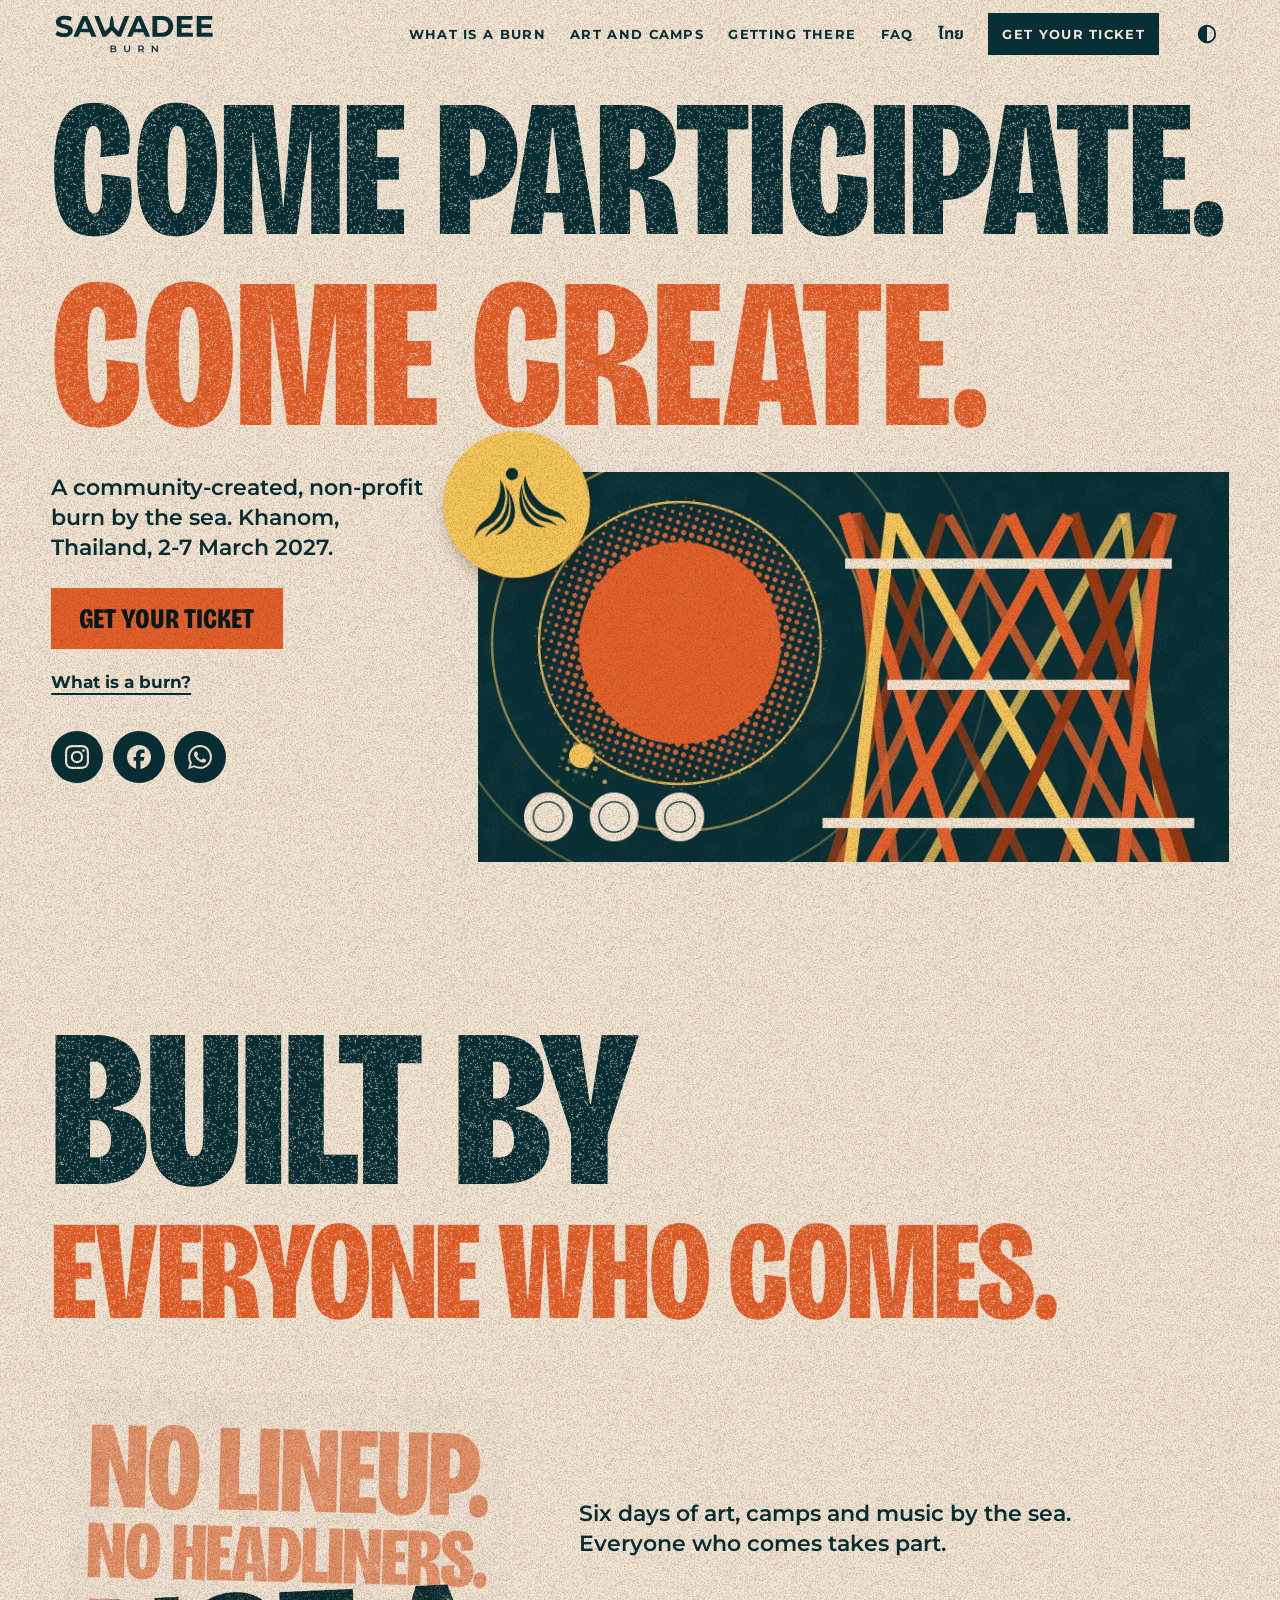
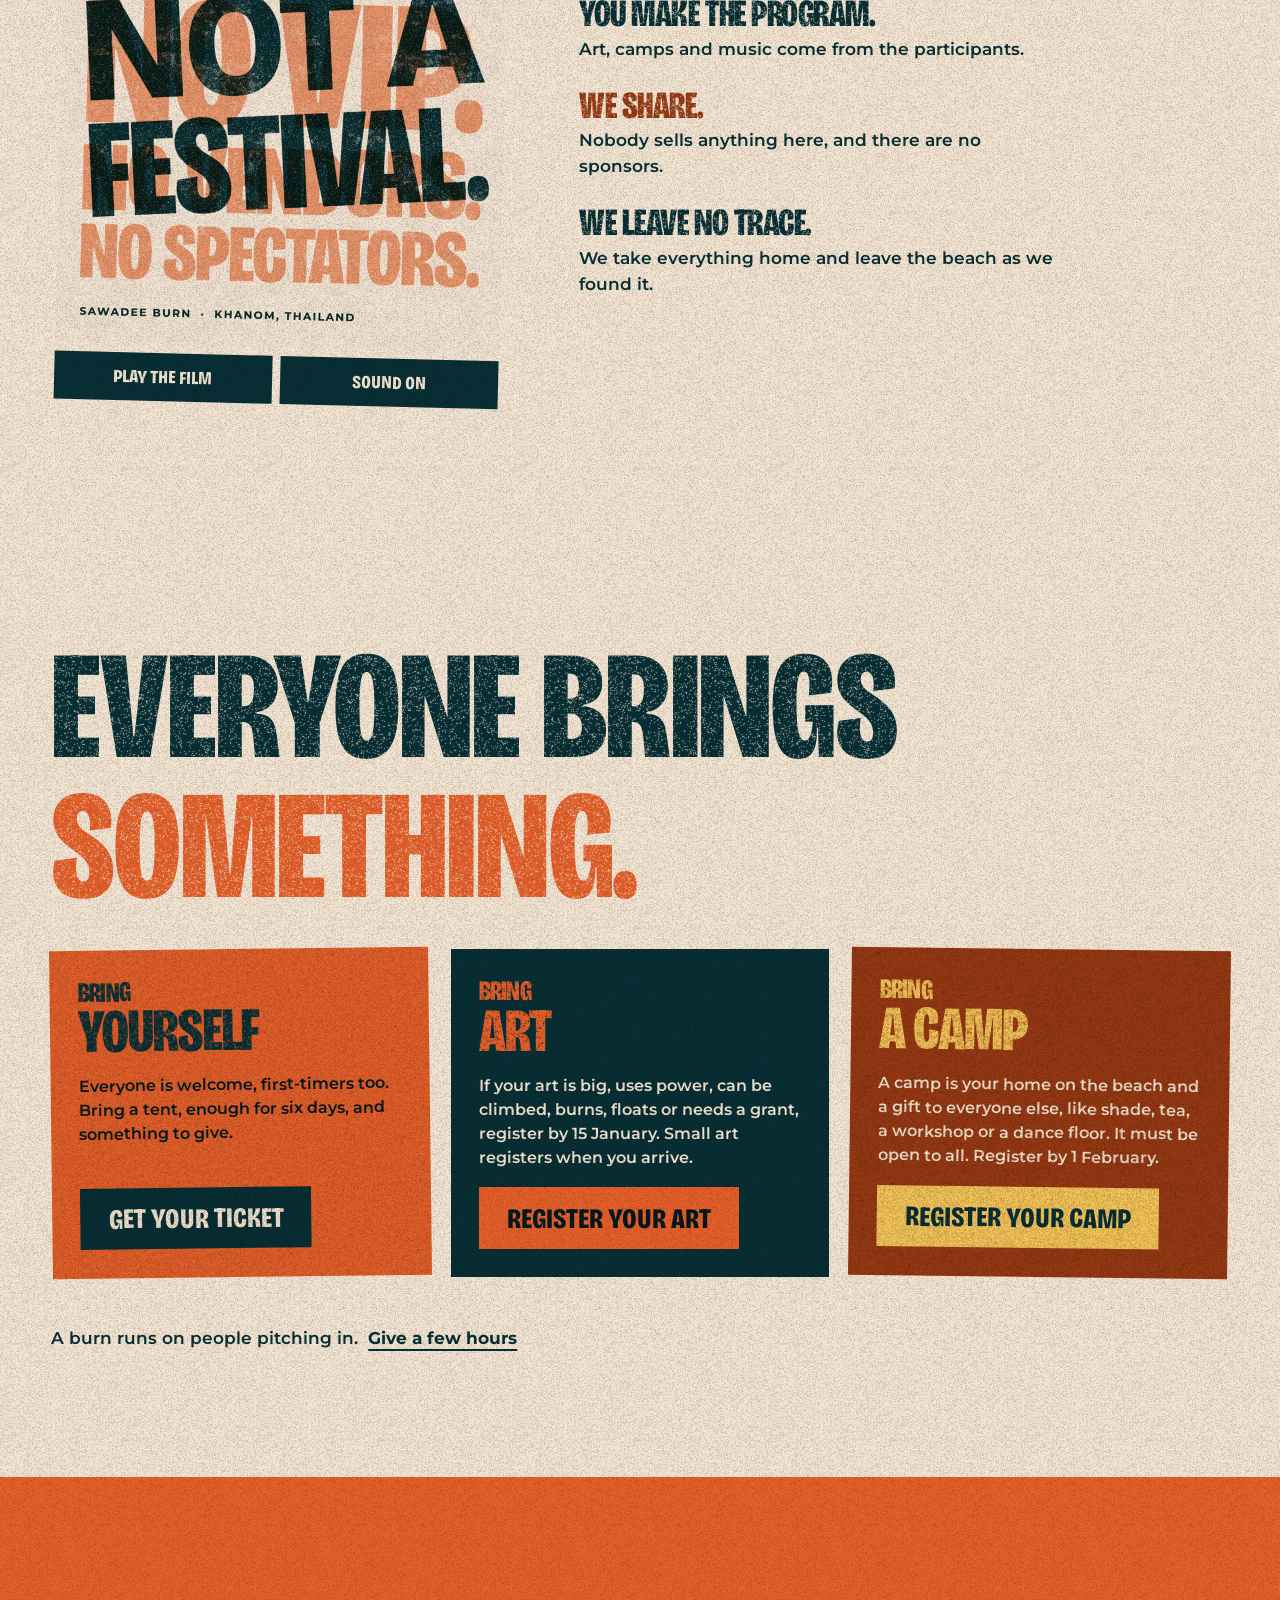
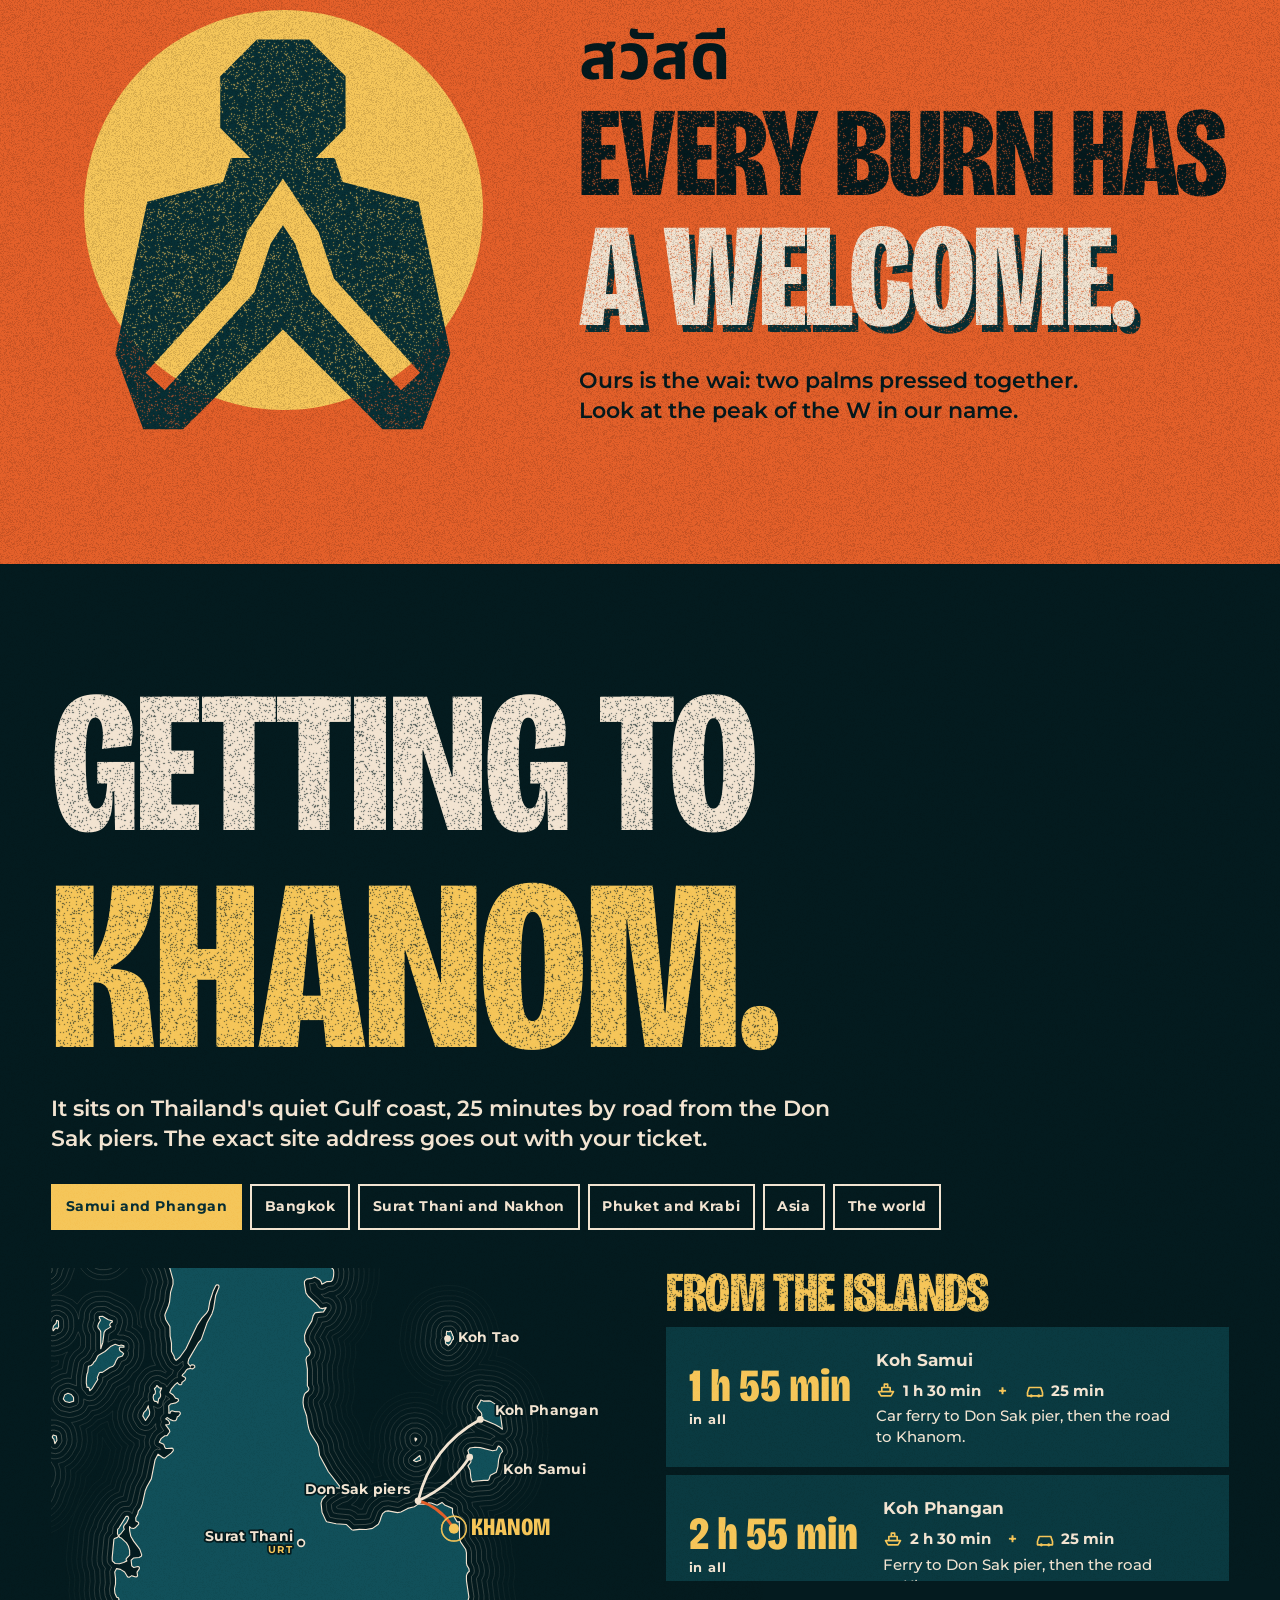
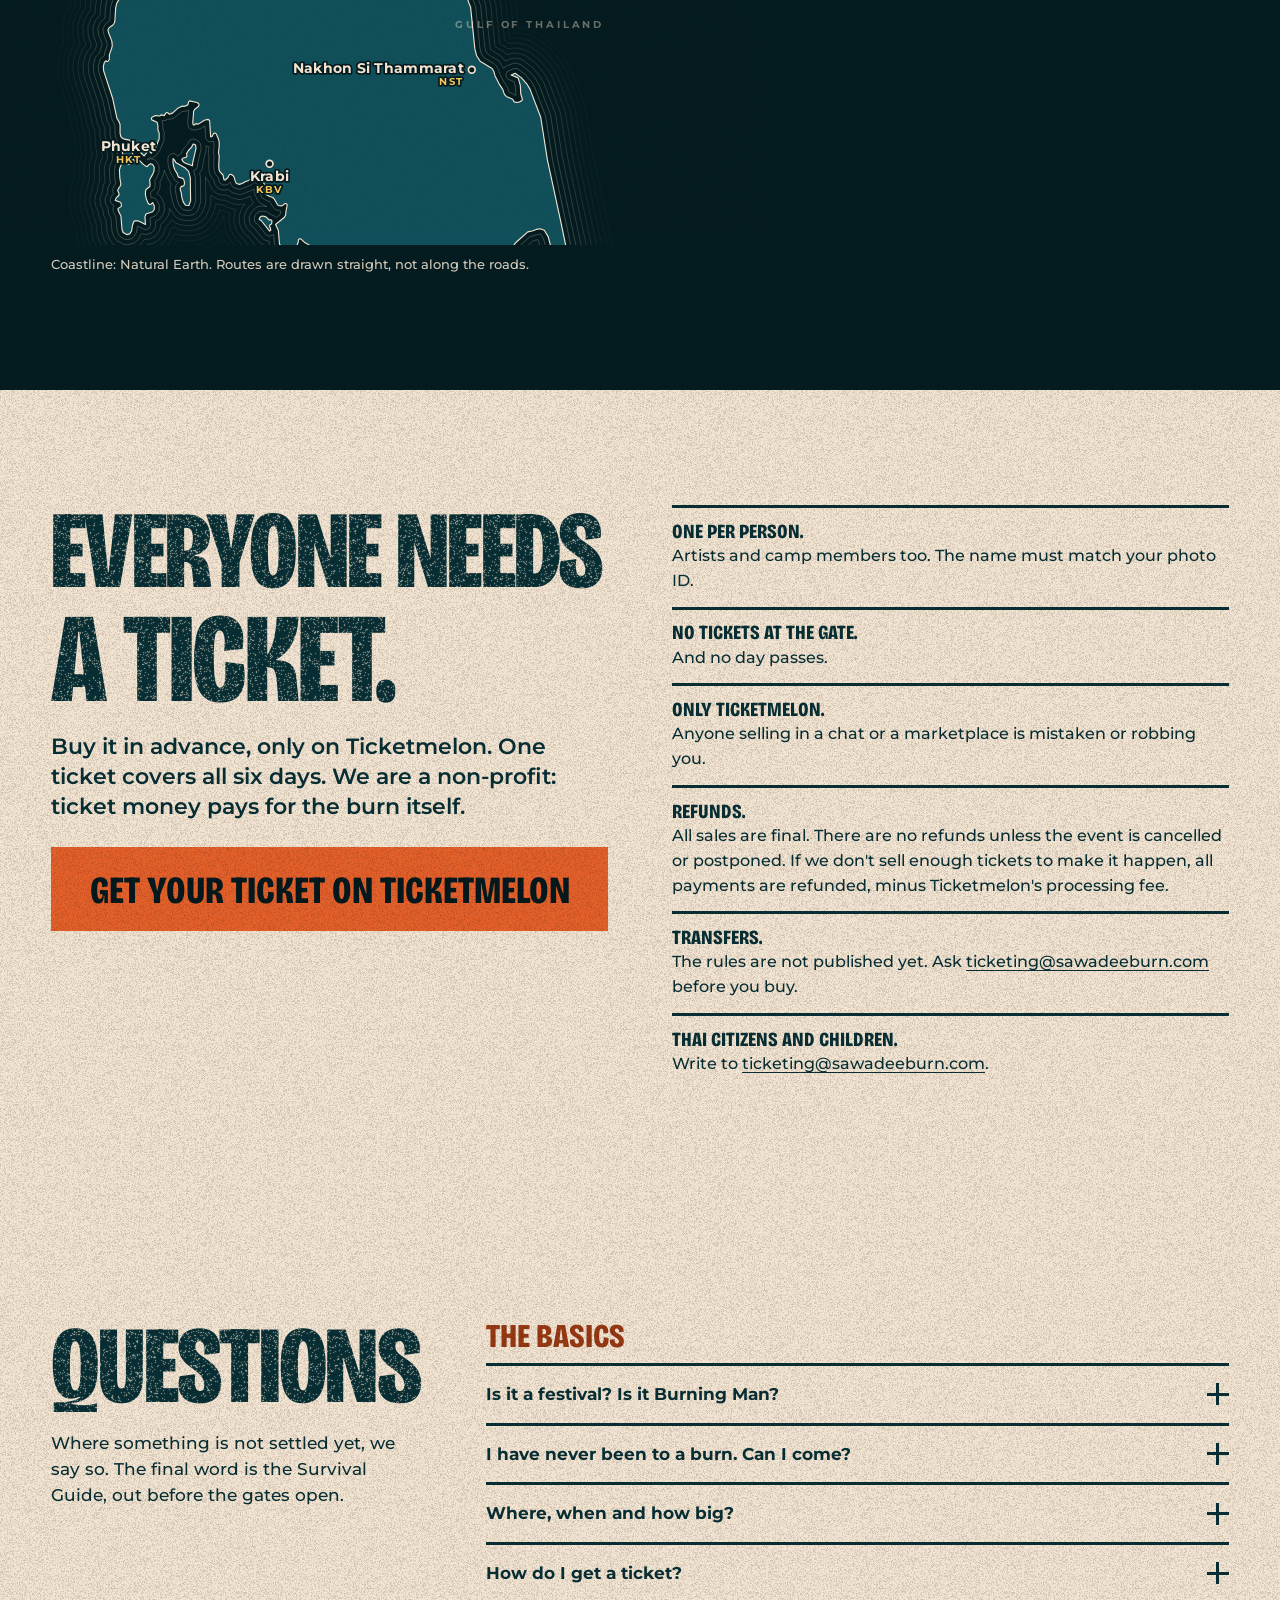
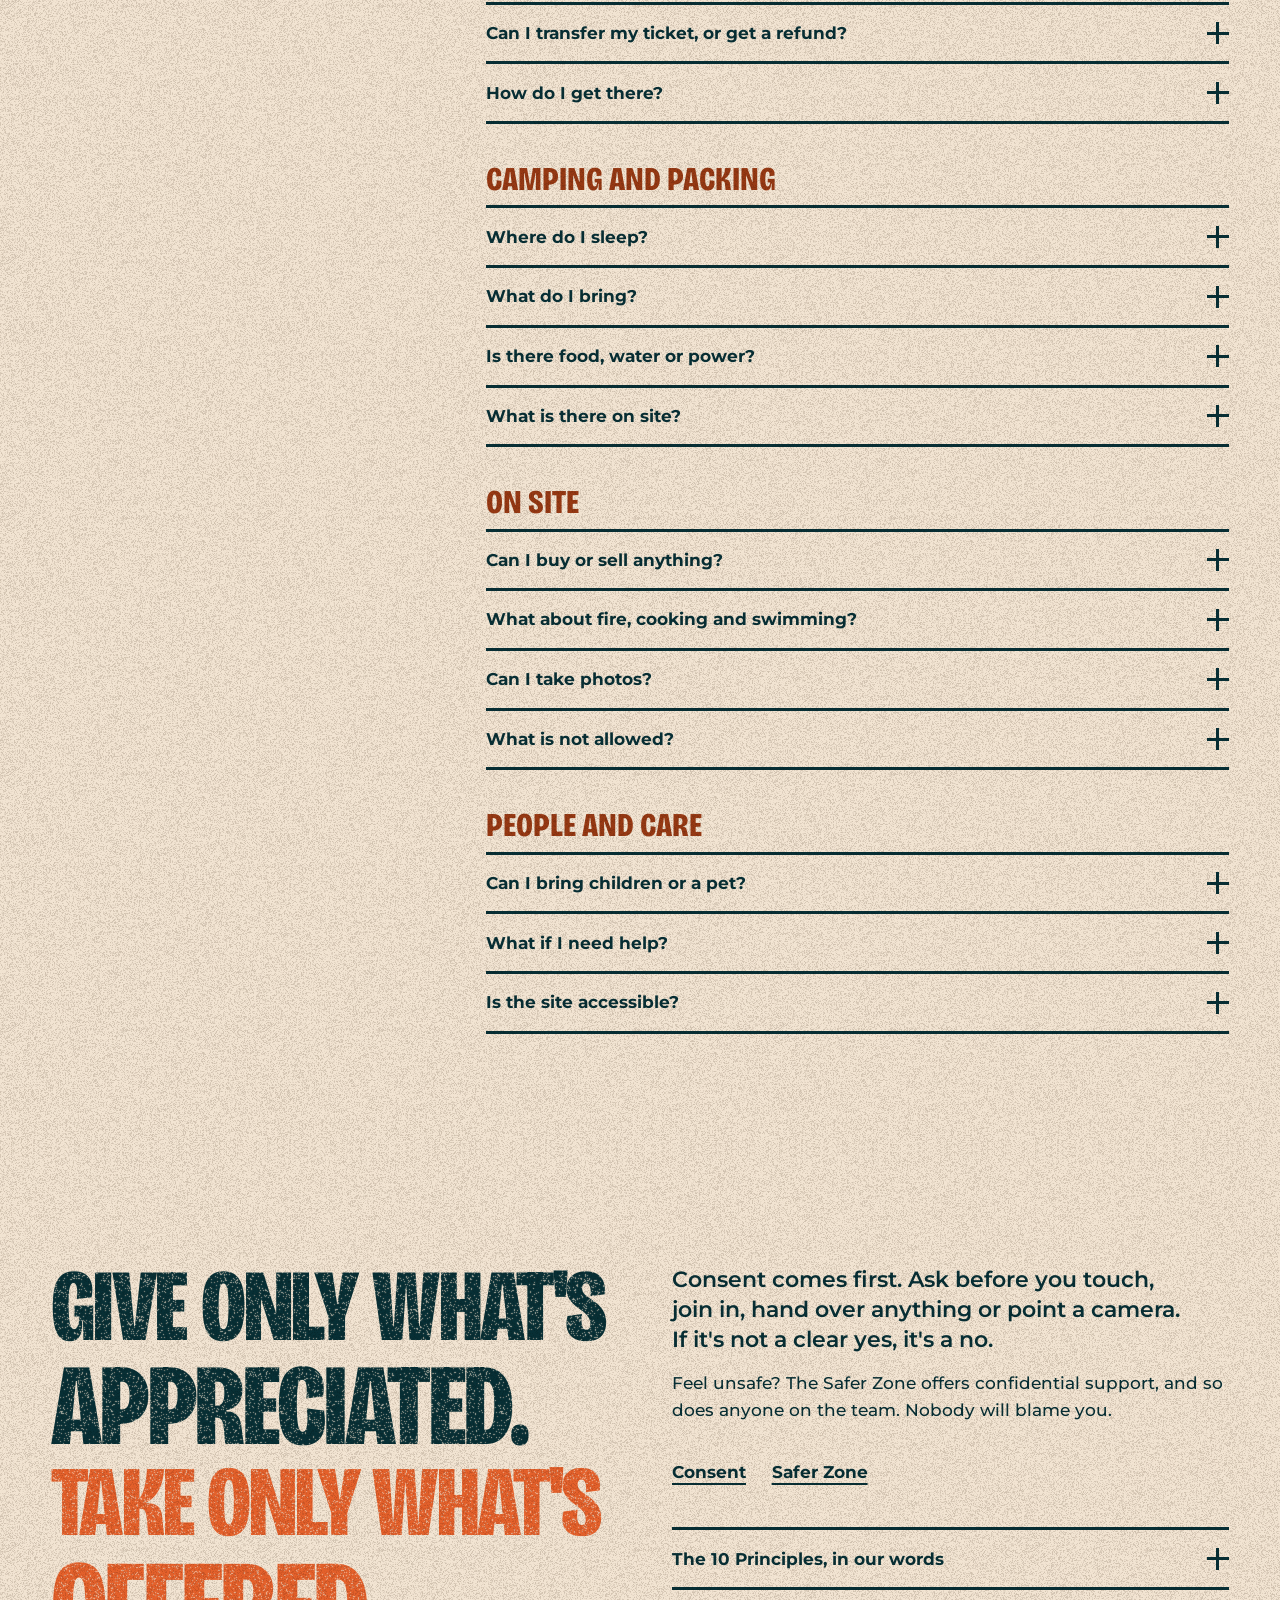
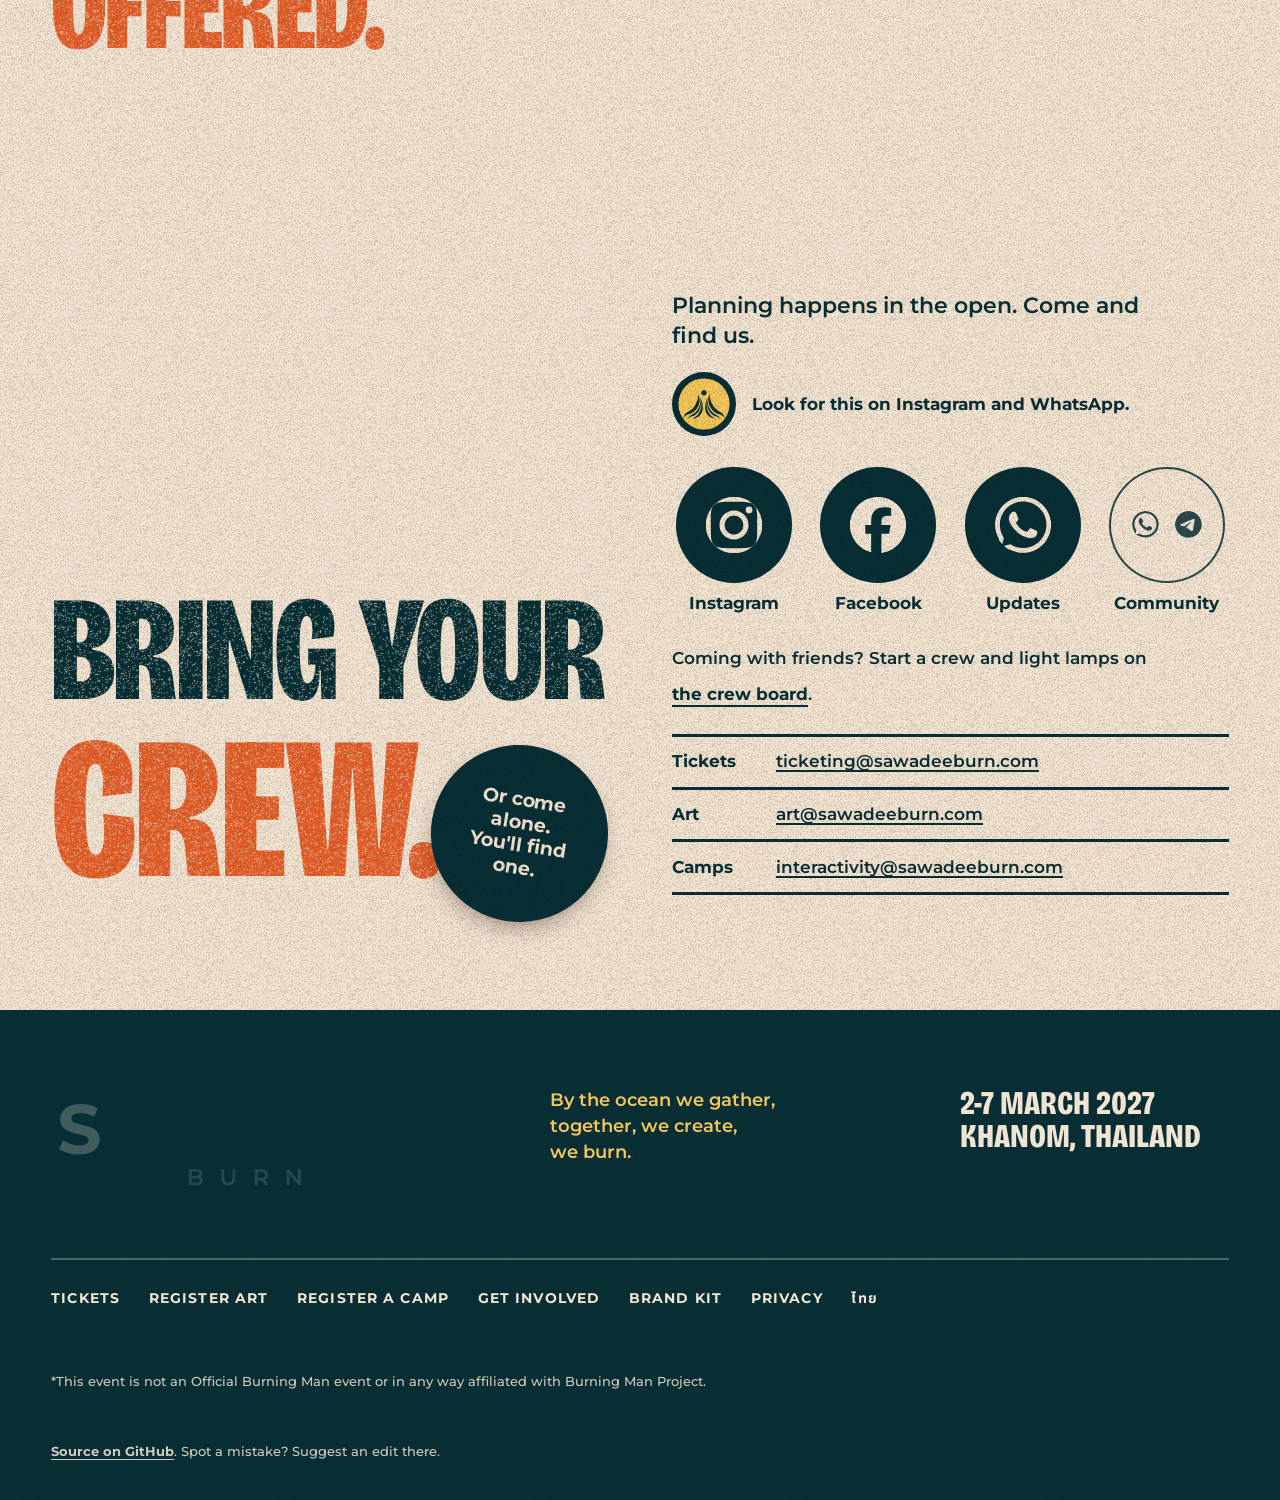
==== public/index.html @ 29112a6e "Start a crew: a form on /crews that emails the team through Resend (functions/api/crew.js); email li" ====
<!doctype html>
<html lang="en">
<head>
<meta charset="utf-8">
<meta name="viewport" content="width=device-width,initial-scale=1">
<meta name="robots" content="noindex">
<title>SaWadee Burn · 2-7 March 2027 · Khanom, Thailand</title>
<meta name="description" content="A community-created, non-profit burn by the sea. 2-7 March 2027, Khanom, Thailand. Come participate. Come create.">
<meta property="og:title" content="SaWadee Burn · 2-7 March 2027 · Khanom, Thailand">
<meta property="og:description" content="A community-created, non-profit burn by the sea. Come participate. Come create.">
<meta property="og:image" content="assets/img/share.jpg?v=naf2">
<meta property="og:type" content="website">
<meta name="theme-color" content="#F2E4D2" media="(prefers-color-scheme: light)">
<meta name="theme-color" content="#041B1F" media="(prefers-color-scheme: dark)">
<link rel="icon" href="favicon.svg" type="image/svg+xml">
<link rel="preload" href="assets/fonts/bricolage.woff2" as="font" type="font/woff2" crossorigin>
<link rel="preload" href="assets/fonts/montserrat.woff2" as="font" type="font/woff2" crossorigin>
<link rel="stylesheet" href="assets/site.css?v=1795765738">
<script>(function(){try{var t=localStorage.getItem('sb-theme');if(t)document.documentElement.dataset.theme=t}catch(e){}document.documentElement.classList.add('js')})()</script>
</head>
<body>
<a class="skip" href="#main">Skip to the content</a>

<header class="nav" id="top">
  <a class="nav-logo" href="#top" aria-label="SaWadee Burn, home"><svg class="logo" viewBox="-23 -159 1029 284" role="img" aria-label="SaWadee Burn"><path class="l-saw" fill="currentColor" d="M57.24 2.19Q41.87 2.19 27.79 -1.92Q13.71 -6.03 5.12 -12.62L15.18 -34.93Q23.41 -29.07 34.65 -25.33Q45.9 -21.58 57.42 -21.58Q66.2 -21.58 71.59 -23.31Q76.98 -25.05 79.54 -28.16Q82.1 -31.27 82.1 -35.29Q82.1 -40.41 78.08 -43.43Q74.06 -46.45 67.48 -48.37Q60.89 -50.29 52.94 -52.02Q44.98 -53.76 37.03 -56.32Q29.07 -58.88 22.49 -62.9Q15.91 -66.93 11.79 -73.51Q7.68 -80.09 7.68 -90.33Q7.68 -101.3 13.62 -110.36Q19.57 -119.41 31.54 -124.8Q43.52 -130.2 61.62 -130.2Q73.69 -130.2 85.4 -127.36Q97.1 -124.53 106.06 -118.86L96.92 -96.37Q87.96 -101.49 79 -103.96Q70.04 -106.42 61.44 -106.42Q52.85 -106.42 47.36 -104.41Q41.87 -102.4 39.5 -99.2Q37.12 -96 37.12 -91.8Q37.12 -86.86 41.14 -83.84Q45.17 -80.82 51.75 -79Q58.33 -77.17 66.29 -75.34Q74.24 -73.51 82.2 -71.13Q90.15 -68.76 96.73 -64.73Q103.32 -60.71 107.43 -54.13Q111.54 -47.54 111.54 -37.49Q111.54 -26.7 105.51 -17.74Q99.48 -8.78 87.5 -3.29Q75.52 2.19 57.24 2.19ZM115.02 0 172.07 -128H201.33L258.56 0H227.48L180.67 -113.01H192.37L145.37 0ZM143.55 -27.43 151.41 -49.92H217.24L225.28 -27.43Z M447.31 0 504.36 -128H533.62L590.86 0H559.77L512.96 -113.01H524.66L477.67 0ZM475.84 -27.43 483.7 -49.92H549.53L557.58 -27.43ZM604.21 0V-128H662.36Q683.2 -128 699.11 -120.05Q715.02 -112.09 723.98 -97.83Q732.94 -83.57 732.94 -64Q732.94 -44.62 723.98 -30.26Q715.02 -15.91 699.11 -7.95Q683.2 0 662.36 0ZM633.83 -24.32H660.89Q673.69 -24.32 683.11 -29.17Q692.53 -34.01 697.74 -42.97Q702.95 -51.93 702.95 -64Q702.95 -76.25 697.74 -85.12Q692.53 -93.99 683.11 -98.84Q673.69 -103.68 660.89 -103.68H633.83ZM755.25 0V-128H851.98V-104.23H784.69V-23.77H854.36V0ZM782.49 -53.4V-76.44H844.12V-53.4ZM877.95 0V-128H974.68V-104.23H907.39V-23.77H977.06V0ZM905.19 -53.4V-76.44H966.82V-53.4Z"/><path class="l-w" fill="currentColor" fill-rule="evenodd" d="M389.1 0 409.68 0 461.31 -128 432.56 -128 394.31 -33.16 366.58 -62.21 366.46 -65.02 366.33 -67.8 366.17 -70.57 365.99 -73.31 365.8 -76.02 365.58 -78.71 365.34 -81.37 365.09 -84 364.81 -86.59 364.52 -89.16 364.21 -91.69 363.88 -94.18 363.53 -96.64 363.16 -99.05 362.77 -101.43 362.37 -103.76 361.95 -106.05 361.5 -108.3 361.05 -110.5 360.57 -112.66 360.08 -114.76 359.56 -116.81 359.04 -118.82 358.49 -120.77 357.93 -122.66 357.35 -124.5 356.75 -126.28 356.14 -128 349.74 -128 349.12 -126.28 348.53 -124.5 347.95 -122.66 347.39 -120.77 346.84 -118.82 346.31 -116.81 345.8 -114.76 345.31 -112.66 344.83 -110.5 344.37 -108.3 343.93 -106.05 343.51 -103.76 343.1 -101.43 342.72 -99.05 342.35 -96.64 342 -94.18 341.67 -91.69 341.36 -89.16 341.06 -86.59 340.79 -84 340.53 -81.37 340.3 -78.71 340.08 -76.02 339.88 -73.31 339.71 -70.57 339.55 -67.8 339.41 -65.02 339.3 -62.21 311.57 -33.16 273.31 -128 244.56 -128 296.19 0 316.78 0 352.94 -37.89Z"/><path class="l-burn" fill="currentColor" d="M344.6 96V54H364.28Q371.84 54 375.8 56.97Q379.76 59.94 379.76 64.92Q379.76 68.28 378.2 70.65Q376.64 73.02 374.03 74.31Q371.42 75.6 368.36 75.6L369.44 73.44Q372.98 73.44 375.8 74.73Q378.62 76.02 380.27 78.48Q381.92 80.94 381.92 84.6Q381.92 90 377.78 93Q373.64 96 365.48 96ZM352.4 89.88H365Q369.38 89.88 371.72 88.44Q374.06 87 374.06 83.82Q374.06 80.7 371.72 79.23Q369.38 77.76 365 77.76H351.8V71.7H363.44Q367.52 71.7 369.71 70.26Q371.9 68.82 371.9 65.94Q371.9 63 369.71 61.56Q367.52 60.12 363.44 60.12H352.4ZM447.92 96.6Q439.28 96.6 434.39 91.74Q429.5 86.88 429.5 77.7V54H437.3V77.4Q437.3 83.88 440.09 86.82Q442.88 89.76 447.98 89.76Q453.08 89.76 455.84 86.82Q458.6 83.88 458.6 77.4V54H466.28V77.7Q466.28 86.88 461.39 91.74Q456.5 96.6 447.92 96.6ZM516.8 96V54H534.02Q542.42 54 547.19 57.96Q551.96 61.92 551.96 68.94Q551.96 73.56 549.8 76.89Q547.64 80.22 543.65 81.99Q539.66 83.76 534.08 83.76H521.12L524.6 80.22V96ZM544.28 96 533.66 80.76H542L552.68 96ZM524.6 81.06 521.12 77.34H533.72Q538.88 77.34 541.49 75.12Q544.1 72.9 544.1 68.94Q544.1 64.92 541.49 62.76Q538.88 60.6 533.72 60.6H521.12L524.6 56.76ZM600.26 96V54H606.68L633.02 86.34H629.84V54H637.58V96H631.16L604.82 63.66H608V96Z"/></svg></a>
  <nav class="nav-links" id="menu" aria-label="Main">
    <a href="#burn">What is a burn</a>
    <a href="#doors">Art and camps</a>
    <a href="#getting-there">Getting there</a>
    <a href="#faq">FAQ</a>
    <a class="th" lang="th" href="https://www.sawadeeburn.com/th/" title="Thai version on sawadeeburn.com">ไทย</a>
    <a class="nav-cta" href="https://www.ticketmelon.com/MarkusHouse/SawadeeBurn2027" rel="noopener">Get your ticket</a>
  </nav>
  <button class="theme" type="button" id="theme" aria-label="Switch between day and night print">
    <svg viewBox="0 0 24 24" aria-hidden="true"><circle cx="12" cy="12" r="9" fill="none" stroke="currentColor" stroke-width="2"/><path d="M12 3a9 9 0 0 0 0 18z" fill="currentColor"/></svg>
  </button>
  <button class="menu-btn" type="button" id="menu-btn" aria-expanded="false" aria-controls="menu">Menu</button>
</header>

<main id="main">

<!-- ============ HERO: the one print on the page ============ -->
<section class="hero f-paper" aria-labelledby="h-hero">
  <div class="wrap">
    <h1 class="big hero-h" id="h-hero">
      <span class="fit plate p1">Come participate.</span>
      <span class="fit plate p2" data-w=".8">Come create.</span>
    </h1>
    <div class="hero-row">
      <div class="hero-copy">
        <p class="lede">A community-created, non-profit burn by the sea. Khanom, Thailand, 2-7 March 2027.</p>
        <p class="hero-actions">
          <a class="btn" href="https://www.ticketmelon.com/MarkusHouse/SawadeeBurn2027" rel="noopener">Get your ticket</a>
          <a class="link" href="#burn">What is a burn?</a>
        </p>
        <ul class="social s-row"><li><a class="soc soc-instagram" href="https://www.instagram.com/sawadeeburn/" rel="noopener" aria-label="SaWadee Burn on Instagram"><svg viewBox="0 0 24 24" aria-hidden="true"><path fill="currentColor" d="M7.0301.084c-1.2768.0602-2.1487.264-2.911.5634-.7888.3075-1.4575.72-2.1228 1.3877-.6652.6677-1.075 1.3368-1.3802 2.127-.2954.7638-.4956 1.6365-.552 2.914-.0564 1.2775-.0689 1.6882-.0626 4.947.0062 3.2586.0206 3.6671.0825 4.9473.061 1.2765.264 2.1482.5635 2.9107.308.7889.72 1.4573 1.388 2.1228.6679.6655 1.3365 1.0743 2.1285 1.38.7632.295 1.6361.4961 2.9134.552 1.2773.056 1.6884.069 4.9462.0627 3.2578-.0062 3.668-.0207 4.9478-.0814 1.28-.0607 2.147-.2652 2.9098-.5633.7889-.3086 1.4578-.72 2.1228-1.3881.665-.6682 1.0745-1.3378 1.3795-2.1284.2957-.7632.4966-1.636.552-2.9124.056-1.2809.0692-1.6898.063-4.948-.0063-3.2583-.021-3.6668-.0817-4.9465-.0607-1.2797-.264-2.1487-.5633-2.9117-.3084-.7889-.72-1.4568-1.3876-2.1228C21.2982 1.33 20.628.9208 19.8378.6165 19.074.321 18.2017.1197 16.9244.0645 15.6471.0093 15.236-.005 11.977.0014 8.718.0076 8.31.0215 7.0301.0839m.1402 21.6932c-1.17-.0509-1.8053-.2453-2.2287-.408-.5606-.216-.96-.4771-1.3819-.895-.422-.4178-.6811-.8186-.9-1.378-.1644-.4234-.3624-1.058-.4171-2.228-.0595-1.2645-.072-1.6442-.079-4.848-.007-3.2037.0053-3.583.0607-4.848.05-1.169.2456-1.805.408-2.2282.216-.5613.4762-.96.895-1.3816.4188-.4217.8184-.6814 1.3783-.9003.423-.1651 1.0575-.3614 2.227-.4171 1.2655-.06 1.6447-.072 4.848-.079 3.2033-.007 3.5835.005 4.8495.0608 1.169.0508 1.8053.2445 2.228.408.5608.216.96.4754 1.3816.895.4217.4194.6816.8176.9005 1.3787.1653.4217.3617 1.056.4169 2.2263.0602 1.2655.0739 1.645.0796 4.848.0058 3.203-.0055 3.5834-.061 4.848-.051 1.17-.245 1.8055-.408 2.2294-.216.5604-.4763.96-.8954 1.3814-.419.4215-.8181.6811-1.3783.9-.4224.1649-1.0577.3617-2.2262.4174-1.2656.0595-1.6448.072-4.8493.079-3.2045.007-3.5825-.006-4.848-.0608M16.953 5.5864A1.44 1.44 0 1 0 18.39 4.144a1.44 1.44 0 0 0-1.437 1.4424M5.8385 12.012c.0067 3.4032 2.7706 6.1557 6.173 6.1493 3.4026-.0065 6.157-2.7701 6.1506-6.1733-.0065-3.4032-2.771-6.1565-6.174-6.1498-3.403.0067-6.156 2.771-6.1496 6.1738M8 12.0077a4 4 0 1 1 4.008 3.9921A3.9996 3.9996 0 0 1 8 12.0077"/></svg><span>Instagram</span></a></li><li><a class="soc soc-facebook" href="https://www.facebook.com/share/g/19vpA2Yy2N/" rel="noopener" aria-label="The SaWadee Burn Facebook group"><svg viewBox="0 0 24 24" aria-hidden="true"><path fill="currentColor" d="M9.101 23.691v-7.98H6.627v-3.667h2.474v-1.58c0-4.085 1.848-5.978 5.858-5.978.401 0 .955.042 1.468.103a8.68 8.68 0 0 1 1.141.195v3.325a8.623 8.623 0 0 0-.653-.036 26.805 26.805 0 0 0-.733-.009c-.707 0-1.259.096-1.675.309a1.686 1.686 0 0 0-.679.622c-.258.42-.374.995-.374 1.752v1.297h3.919l-.386 2.103-.287 1.564h-3.246v8.245C19.396 23.238 24 18.179 24 12.044c0-6.627-5.373-12-12-12s-12 5.373-12 12c0 5.628 3.874 10.35 9.101 11.647Z"/></svg><span>Facebook</span></a></li><li><a class="soc soc-whatsapp" href="https://chat.whatsapp.com/DsnkBWqcZJBJFKlb3BZ7hG" rel="noopener" aria-label="WhatsApp updates group"><svg viewBox="0 0 24 24" aria-hidden="true"><path fill="currentColor" d="M17.472 14.382c-.297-.149-1.758-.867-2.03-.967-.273-.099-.471-.148-.67.15-.197.297-.767.966-.94 1.164-.173.199-.347.223-.644.075-.297-.15-1.255-.463-2.39-1.475-.883-.788-1.48-1.761-1.653-2.059-.173-.297-.018-.458.13-.606.134-.133.298-.347.446-.52.149-.174.198-.298.298-.497.099-.198.05-.371-.025-.52-.075-.149-.669-1.612-.916-2.207-.242-.579-.487-.5-.669-.51-.173-.008-.371-.01-.57-.01-.198 0-.52.074-.792.372-.272.297-1.04 1.016-1.04 2.479 0 1.462 1.065 2.875 1.213 3.074.149.198 2.096 3.2 5.077 4.487.709.306 1.262.489 1.694.625.712.227 1.36.195 1.871.118.571-.085 1.758-.719 2.006-1.413.248-.694.248-1.289.173-1.413-.074-.124-.272-.198-.57-.347m-5.421 7.403h-.004a9.87 9.87 0 01-5.031-1.378l-.361-.214-3.741.982.998-3.648-.235-.374a9.86 9.86 0 01-1.51-5.26c.001-5.45 4.436-9.884 9.888-9.884 2.64 0 5.122 1.03 6.988 2.898a9.825 9.825 0 012.893 6.994c-.003 5.45-4.437 9.884-9.885 9.884m8.413-18.297A11.815 11.815 0 0012.05 0C5.495 0 .16 5.335.157 11.892c0 2.096.547 4.142 1.588 5.945L.057 24l6.305-1.654a11.882 11.882 0 005.683 1.448h.005c6.554 0 11.89-5.335 11.893-11.893a11.821 11.821 0 00-3.48-8.413Z"/></svg><span>Updates</span></a></li></ul>
      </div>
      <figure class="print hero-print">
        <img src="assets/img/build.webp?v=naf2" width="1600" height="900" alt="Two-ink print: an orange drum disc sending out rings beside a tower of crossed timber bars, three bowls and a small gift." fetchpriority="high">
        <span class="stk stk-gold s-hero stk-sym" role="img" aria-label="The SaWadee Burn symbol"><i></i></span>
      </figure>
    </div>
  </div>
</section>

<!-- ============ WHAT A BURN IS ============ -->
<section class="burn f-paper" id="burn" aria-labelledby="h-burn">
  <div class="wrap">
    <h2 class="big" id="h-burn"><span class="fit" data-w=".5">Built by</span><span class="fit ink-tang" data-w=".86">everyone who comes.</span></h2>
    <div class="burn-grid">
      <div class="player">
        <video id="teaser" playsinline muted loop preload="none" poster="assets/video/film-poster.webp?v=naf2" width="720" height="900" aria-label="33 second type film: No lineup. No headliners. No VIP. Not a festival. We build it together, we make music, we play, we share, then we burn it together and leave no trace.">
          <source src="assets/video/film.mp4?v=naf2" type="video/mp4">
        </video>
        <div class="player-bar">
          <button type="button" class="pbtn" id="v-play" aria-pressed="false">Play the film</button>
          <button type="button" class="pbtn" id="v-sound" aria-pressed="false">Sound on</button>
        </div>
      </div>
      <div class="burn-copy">
      <p class="lede">Six days of art, camps and music by the sea. Everyone who comes takes part.</p>
      <ul class="claims">
        <li><b class="big">You make the program.</b><span>Art, camps and music come from the participants.</span></li>
        <li><b class="big">We share.</b><span>Nobody sells anything here, and there are no sponsors.</span></li>
        <li><b class="big">We leave no trace.</b><span>We take everything home and leave the beach as we found it.</span></li>
      </ul>
      </div>
    </div>
  </div>
</section>

<!-- ============ THREE DOORS: colour, no pictures ============ -->
<section class="doors f-paper" id="doors" aria-labelledby="h-doors">
  <div class="wrap">
    <h2 class="big" id="h-doors"><span class="fit" data-w=".72">Everyone brings</span><span class="fit ink-tang" data-w=".5">something.</span></h2>
    <div class="door-grid">
      <article class="door f-tang" id="door-you">
        <h3 class="big"><small>Bring</small> yourself</h3>
        <p>Everyone is welcome, first-timers too. Bring a tent, enough for six days, and something to give.</p>
        <a class="btn btn-sea" href="https://www.ticketmelon.com/MarkusHouse/SawadeeBurn2027" rel="noopener">Get your ticket</a>
      </article>
      <article class="door f-sea" id="door-art">
        <h3 class="big"><small>Bring</small> art</h3>
        <p>If your art is big, uses power, can be climbed, burns, floats or needs a grant, register by 15 January. Small art registers when you arrive.</p>
        <a class="btn" href="https://www.sawadeeburn.com/art" rel="noopener">Register your art</a>
      </article>
      <article class="door f-rust" id="door-camp">
        <h3 class="big"><small>Bring</small> a camp</h3>
        <p>A camp is your home on the beach and a gift to everyone else, like shade, tea, a workshop or a dance floor. It must be open to all. Register by 1 February.</p>
        <a class="btn btn-gold" href="https://www.sawadeeburn.com/camps" rel="noopener">Register your camp</a>
      </article>
    </div>
    <p class="aside" id="involved">A burn runs on people pitching in. <a class="link" href="https://www.sawadeeburn.com/involved" rel="noopener">Give a few hours</a></p>
  </div>
</section>

<!-- ============ THE WELCOME: the one loud band ============ -->
<section class="welcome f-tang" id="welcome" aria-labelledby="h-welcome">
  <div class="wrap welcome-grid">
    <div class="greeter" aria-hidden="true">
      <i class="disc"></i>
      <svg class="greeter-fig" viewBox="20 10 200 220"><path fill="currentColor" fill-rule="evenodd" d="M152.15 38.83 133.32 20 106.68 20 87.85 38.83 87.85 65.47 103.19 80.81 93.39 80.81 89.3 93.09 50.4 103.32 34.03 181.11 48.36 220 68.83 220 120 168.83 171.17 220 191.64 220 205.97 181.11 189.6 103.32 150.7 93.09 146.61 80.81 136.81 80.81 152.15 65.47Z M190.41 190.94 180.6 199.93 134.61 149.76 126.25 124.69 120 115.32 113.75 124.69 105.39 149.76 59.4 199.93 49.59 190.94 93.67 142.86 101.69 118.8 120 91.33 138.31 118.8 146.33 142.86Z"/></svg>
    </div>
    <div class="welcome-copy">
      <p class="thai" lang="th">สวัสดี</p>
      <h2 class="big" id="h-welcome"><span class="fit">Every burn has</span><span class="fit ink-cream" data-w=".86">a welcome.</span></h2>
      <p class="lede">Ours is the wai: two palms pressed together. Look at the peak of the W in our name.</p>
    </div>
  </div>
</section>

<!-- ============ GETTING THERE ============ -->
<section class="there f-night" id="getting-there" aria-labelledby="h-there">
  <div class="wrap">
    <h2 class="big" id="h-there"><span class="fit" data-w=".6">Getting to</span><span class="fit ink-gold" data-w=".62">Khanom.</span></h2>
    <p class="lede there-lede">It sits on Thailand's quiet Gulf coast, 25 minutes by road from the Don Sak piers. The exact site address goes out with your ticket.</p>
    <div class="route-tabs" role="tablist" aria-label="Where you start">
      <button type="button" role="tab" id="tab-islands" aria-controls="route-islands" aria-selected="true" data-route="islands">Samui and Phangan</button><button type="button" role="tab" id="tab-bangkok" aria-controls="route-bangkok" aria-selected="false" data-route="bangkok" tabindex=-1>Bangkok</button><button type="button" role="tab" id="tab-south" aria-controls="route-south" aria-selected="false" data-route="south" tabindex=-1>Surat Thani and Nakhon</button><button type="button" role="tab" id="tab-andaman" aria-controls="route-andaman" aria-selected="false" data-route="andaman" tabindex=-1>Phuket and Krabi</button><button type="button" role="tab" id="tab-asia" aria-controls="route-asia" aria-selected="false" data-route="asia" tabindex=-1>Asia</button><button type="button" role="tab" id="tab-world" aria-controls="route-world" aria-selected="false" data-route="world" tabindex=-1>The world</button>
    </div>
    <div class="there-grid">
      <div class="map-box">
        <svg class="map" viewBox="0 0 1000 1024" role="img" aria-label="Map of the Gulf coast of southern Thailand: Khanom, the Don Sak piers, Koh Samui, Koh Phangan and the airports at Nakhon Si Thammarat, Surat Thani, Krabi and Phuket."><g class="rip" fill="none"><path d="M83.9 706.1 84.8 717.7 100.7 766.1 108.3 801.6 113.7 812.2 113.8 827.7 115.8 835.7 117.9 838.7 115.7 841.9 115.1 845.5 118.0 861.4 117.8 874.9 114.1 883.7 112.5 891.0 113.2 905.9 115.0 915.4 112.0 919.5 109.8 925.0 109.5 929.5 111.0 933.4 107.3 937.8 105.3 942.7 105.0 946.1 106.9 950.8 111.9 954.1 110.1 958.4 110.6 965.2 115.3 975.0 117.2 998.0 119.5 1005.3 122.4 1009.4 131.2 1014.4 136.6 1014.8 143.0 1013.2 146.0 1011.3 151.6 1002.6 153.6 991.1 166.0 996.9 169.6 996.9 173.6 995.0 176.7 989.6 176.0 976.3 185.9 972.5 191.9 963.9 192.3 953.8 188.5 945.2 184.4 941.2 178.1 940.5 176.6 934.2 176.8 930.8 181.8 927.0 184.1 923.3 185.0 917.7 184.3 910.4 188.6 902.9 191.7 895.3 192.0 884.7 187.9 876.3 184.8 873.6 176.9 871.3 170.2 873.6 174.0 869.7 179.3 870.5 184.7 867.5 193.6 856.0 200.4 839.4 201.0 825.1 198.7 818.3 198.7 811.2 197.0 803.7 203.0 803.4 207.4 801.0 211.5 801.2 219.0 798.7 231.0 788.6 233.7 787.3 239.6 786.8 244.5 784.9 242.7 806.7 243.9 814.1 245.7 817.2 250.2 820.0 256.3 820.2 265.2 818.1 273.4 812.9 274.4 833.0 275.4 836.3 277.5 839.0 280.4 840.7 285.6 841.2 289.1 840.5 289.7 848.4 288.4 861.3 289.6 867.1 288.8 884.7 289.8 893.5 293.1 900.2 297.4 904.8 298.6 911.6 300.9 915.3 304.6 917.6 310.1 918.0 314.1 916.6 318.3 913.0 319.8 917.0 324.0 922.6 335.1 925.8 355.8 917.8 360.6 912.7 370.5 919.8 369.6 928.7 374.3 940.4 383.3 946.0 388.5 947.7 394.3 957.2 398.7 961.8 408.2 964.1 407.1 970.0 399.6 975.9 396.7 972.9 391.3 970.9 384.5 966.0 374.8 964.0 369.5 965.4 366.5 967.2 363.2 970.9 360.9 976.7 361.3 981.7 362.8 984.7 367.4 988.2 382.0 1006.4 385.1 1008.3 388.7 1008.8 395.2 1005.8 397.2 1025.9 398.9 1028.9 406.6 1037.2 402.8 1040.1 401.1 1044.1 448.0 1044.1 445.6 1041.0 439.9 1037.4 442.9 1034.4 445.5 1027.5 458.9 1036.1 465.0 1044.1 832.1 1044.1 830.4 1031.5 830.7 1027.9 832.9 1025.3 850.8 1009.4 868.0 1004.8 869.8 1005.5 874.4 1013.3 879.0 1030.4 880.6 1044.1 927.0 1044.1 890.1 871.3 878.3 795.8 858.6 744.2 852.9 734.2 842.0 721.6 828.4 711.6 822.7 710.7 810.7 716.2 808.7 719.0 807.9 723.3 809.3 727.5 811.7 730.1 822.1 734.5 824.4 742.5 825.6 759.0 813.3 752.8 810.4 744.7 804.0 734.9 796.4 720.0 794.7 713.2 790.5 706.0 788.0 703.5 768.3 691.5 763.9 684.6 761.4 674.5 753.9 600.9 749.7 590.0 751.0 583.6 746.6 554.7 746.6 547.7 750.7 542.6 751.7 538.3 750.7 531.5 746.6 523.1 746.5 504.4 744.6 496.3 735.5 482.6 734.3 477.6 733.5 447.0 730.4 442.9 725.8 441.2 723.3 436.9 722.0 433.5 721.7 424.7 720.2 421.6 716.9 418.8 703.8 413.0 699.3 408.9 696.0 407.4 691.5 407.6 684.8 411.5 677.1 408.5 670.8 408.1 667.5 408.5 664.1 410.5 649.8 410.0 646.6 411.3 641.3 415.7 629.9 418.5 618.8 424.6 615.5 425.2 598.9 422.2 590.0 423.7 580.9 431.6 574.1 449.1 567.5 453.8 558.8 455.3 538.1 456.0 530.6 448.7 527.5 446.9 507.5 445.2 495.1 442.6 489.8 430.7 488.6 418.3 489.4 415.7 494.7 409.9 506.8 402.7 509.3 399.7 516.6 398.8 520.2 397.0 522.8 393.5 523.4 389.1 521.8 384.9 500.2 356.9 485.4 329.7 483.6 315.8 481.0 308.4 469.2 290.5 466.6 283.6 462.6 260.3 457.5 245.4 456.5 239.2 457.5 230.3 458.1 228.3 463.9 223.2 466.7 216.3 466.6 211.3 464.2 206.4 464.2 179.3 461.8 163.4 467.0 158.5 469.3 149.7 466.7 139.5 459.6 128.1 459.1 121.2 461.4 114.4 471.5 97.3 474.0 87.9 485.1 86.8 489.2 85.1 496.4 74.9 497.6 70.7 496.8 66.5 494.0 63.2 489.2 61.4 482.2 62.8 477.0 56.6 463.3 44.2 461.2 41.0 459.0 27.8 464.4 27.3 468.1 25.8 471.5 28.3 472.7 32.5 474.6 35.3 477.5 37.2 480.8 37.9 484.2 37.3 492.3 32.9 501.4 31.8 507.4 26.2 510.6 15.8 511.1 8.0 510.0 0.4 508.2 -2.8 503.4 -7.9 492.8 -15.2 495.7 -20.0 194.5 -20.0 195.2 -9.8 202.2 2.5 207.7 22.4 207.7 27.7 203.5 41.3 201.7 58.5 194.0 78.8 193.1 84.0 195.4 94.9 202.3 106.2 202.6 121.4 204.9 134.1 205.1 150.5 211.4 164.8 216.7 171.2 220.8 173.0 225.3 172.5 234.5 165.4 234.4 170.3 235.4 173.6 225.6 185.1 223.9 190.5 224.4 194.4 220.9 195.1 218.3 196.8 212.9 201.7 205.3 211.5 204.1 208.4 201.7 205.8 196.1 204.1 191.3 200.2 186.1 199.8 181.6 202.3 176.2 209.2 174.8 212.5 175.7 218.8 173.1 223.6 172.4 229.2 173.5 235.9 169.7 236.4 166.1 238.9 161.8 246.8 156.7 252.9 154.2 260.1 154.6 266.0 161.5 277.1 166.3 279.6 171.6 278.9 175.0 276.1 183.3 263.4 184.2 254.8 181.9 245.4 188.7 249.0 192.2 248.7 195.4 247.1 198.1 243.6 199.4 236.8 203.0 231.0 203.6 226.6 211.1 232.6 206.1 235.0 200.8 241.0 200.0 244.5 200.1 258.9 196.1 262.9 194.8 266.1 194.8 269.6 196.4 273.2 194.8 276.8 194.8 280.3 200.2 289.0 189.0 296.6 183.5 307.4 183.6 311.7 185.1 314.8 187.7 317.1 193.0 319.4 194.1 322.6 189.0 321.6 184.3 323.6 182.1 326.2 176.5 337.4 169.5 371.4 159.0 391.8 153.7 415.9 151.6 421.2 147.0 427.7 144.1 436.2 140.9 433.1 136.8 431.9 131.1 432.2 126.5 435.1 110.3 460.0 109.0 472.0 105.4 474.9 102.9 479.7 99.7 513.8 99.8 520.3 101.3 525.0 107.6 531.1 104.3 538.5 105.5 560.5 103.7 570.0 104.8 579.6 109.4 589.9 105.8 602.7 104.3 626.2 95.6 633.5 92.2 641.0 93.5 649.9 99.2 664.7 99.7 670.3 95.1 684.0 94.5 688.8 91.5 690.5 87.2 695.3ZM732.5 319.2 731.3 322.4 731.4 325.9 736.5 341.6 732.1 347.4 731.3 352.5 735.3 361.3 736.7 374.1 739.2 382.5 742.3 387.1 747.9 389.0 753.4 387.5 778.1 385.6 784.6 381.3 787.6 374.1 795.6 370.2 798.0 367.9 802.2 355.0 803.6 342.4 805.8 334.6 809.6 330.3 810.7 326.0 807.9 316.4 801.8 309.7 795.9 307.4 791.6 307.5 787.3 310.3 784.5 315.4 763.1 310.1 752.8 309.3 742.8 310.6 737.9 312.8ZM747.8 249.6 749.2 253.6 755.5 260.8 754.2 265.6 755.3 270.0 762.1 276.3 784.0 285.8 798.8 294.9 804.9 294.6 809.0 291.3 810.5 285.5 806.3 255.3 801.3 241.0 798.1 237.0 783.6 228.2 778.3 227.1 769.3 227.4 764.7 225.6 761.1 225.7 757.8 227.2 755.4 229.9 748.5 242.6ZM692.5 126.2 691.2 131.9 694.1 140.5 702.5 146.6 706.0 147.0 710.0 145.5 715.5 141.0 723.3 128.8 722.9 119.3 718.3 108.4 713.7 104.3 710.4 103.1 701.1 103.4 697.8 104.6 695.2 107.1 693.8 110.3 692.8 117.3 694.4 123.5ZM637.1 335.4 634.7 340.0 635.6 345.9 638.5 349.1 645.9 352.7 650.4 352.9 660.4 349.1 663.3 347.0 665.5 343.0 665.6 339.4 663.3 329.7 660.8 326.1 657.6 324.4 654.1 324.0 650.6 325.1ZM646.0 292.8 642.6 293.5 639.2 296.1 637.6 299.2 637.2 302.7 638.6 309.7 640.5 313.1 644.1 315.5 648.3 316.0 651.6 314.9 655.1 312.1 658.1 306.1 658.5 302.6 657.4 299.1 655.2 296.4 650.4 293.5ZM211.4 894.2 220.5 910.5 226.4 913.1 221.6 919.1 220.5 926.2 223.8 943.3 226.9 952.5 232.0 959.6 235.4 962.2 244.5 963.4 248.8 962.4 252.7 958.7 256.9 946.2 256.3 904.2 253.3 892.5 257.6 890.1 259.9 886.4 260.4 880.3 266.5 853.7 265.3 844.4 260.6 838.6 252.5 836.2 246.9 838.1 242.0 845.8 236.5 851.9 232.3 858.6 231.6 861.8 228.3 863.5 225.4 867.0 221.7 863.6 217.5 862.1 213.1 862.8 209.1 866.3 207.8 869.6 207.5 877.1 208.8 886.0ZM55.3 214.7 57.1 217.8 60.0 220.0 61.7 223.4 64.4 225.7 69.6 226.8 73.8 225.3 80.8 218.7 90.6 202.8 91.9 198.9 91.9 194.3 95.8 193.0 108.2 184.8 115.9 181.3 120.3 176.3 125.2 166.1 132.7 163.0 137.4 155.0 137.7 150.5 136.1 146.8 138.2 143.0 138.4 136.9 136.6 132.8 134.0 130.4 126.5 128.0 121.0 128.4 114.1 126.5 110.7 127.1 101.1 131.7 102.9 117.5 111.7 111.6 114.1 108.9 115.2 105.5 115.0 102.4 117.6 98.0 117.7 92.8 116.6 89.4 113.5 86.2 105.6 83.5 94.8 77.4 82.6 77.7 79.0 80.2 77.0 84.0 76.8 89.4 77.6 92.8 75.8 96.1 74.0 103.4 75.6 109.7 79.3 115.2 79.3 143.7 80.1 147.0 75.8 150.9 71.8 159.0 66.9 165.1 61.4 167.0 58.1 171.2 54.0 193.8 53.7 205.1ZM82.7 -20.0 86.9 -15.6 91.2 -14.7 99.3 -15.6 105.0 -20.0ZM13.0 230.4 12.9 233.8 14.5 237.7 19.5 243.7 23.7 245.9 31.3 247.6 35.6 247.3 45.0 244.0 47.6 241.6 49.0 238.3 49.0 229.0 47.4 224.5 40.9 217.0 31.8 213.7 27.4 213.9 18.8 218.2 16.2 221.6ZM-5.8 108.0 -4.2 115.6 -2.0 118.3 1.0 120.0 6.9 120.0 11.3 116.7 16.7 115.1 19.3 112.2 22.5 105.4 22.2 93.5 20.7 89.3 18.2 86.7 12.7 84.2 9.2 83.9 5.2 85.3 2.3 88.5 0.8 94.0 -3.7 99.1ZM-6.4 297.1 -6.3 303.0 -3.0 308.6 -1.5 315.0 0.4 318.0 3.3 320.1 6.7 320.9 10.2 320.2 13.2 318.3 18.4 310.3 19.5 307.1 18.3 296.2 16.1 292.0 13.3 290.0 6.6 287.9 1.7 287.8 -2.9 290.6ZM-17.2 15.6 -11.0 15.0 -1.8 10.5 1.2 7.2 2.2 3.8 1.7 -0.0 5.2 -4.3 6.5 -8.3 5.9 -12.4 2.4 -20.0 -20.0 -20.0 -20.0 14.9ZM-20.0 395.7 -18.7 390.1 -19.9 381.2 -16.2 380.0 -13.5 377.6 -11.0 373.0 -9.7 366.4 -10.4 360.7 -13.2 356.1 -16.4 353.3 -20.0 352.2Z" stroke-opacity="0.36"/><path d="M75.0 705.2 76.1 720.1 92.0 768.5 99.6 804.0 104.7 814.0 104.8 828.9 107.3 838.7 106.1 845.8 109.4 868.3 108.9 873.2 104.7 883.6 103.6 890.3 104.2 906.6 105.5 913.2 100.8 923.9 100.7 931.3 96.2 941.9 96.3 948.8 98.0 953.6 101.1 957.8 102.2 968.6 106.5 977.7 108.2 999.2 111.4 1009.3 116.8 1016.4 127.8 1022.7 136.1 1023.9 146.3 1021.5 153.5 1016.4 160.4 1004.5 169.5 1006.0 177.9 1003.0 181.9 999.3 184.6 994.7 185.8 989.4 185.5 982.7 192.6 978.6 198.8 970.2 201.3 963.4 200.9 950.8 195.1 938.8 188.4 933.1 192.6 926.1 194.0 917.9 193.5 912.4 199.9 899.1 201.0 891.5 208.8 909.2 213.2 916.0 211.8 921.4 211.6 927.7 215.2 945.7 218.9 956.6 225.0 965.2 228.8 968.8 233.4 971.1 244.3 972.4 252.9 970.5 258.5 966.0 261.4 961.4 265.7 948.2 265.3 903.8 263.8 896.7 267.2 892.2 268.9 887.2 269.4 881.5 275.2 856.2 275.2 848.3 280.4 850.0 279.4 859.9 280.5 868.0 279.8 884.6 281.4 897.0 285.1 904.4 289.0 909.1 290.6 915.9 294.5 921.7 298.8 924.8 303.8 926.6 309.2 927.0 314.9 926.1 321.9 931.7 333.9 934.8 340.6 933.8 360.5 925.4 361.3 932.2 366.4 944.7 371.7 949.8 383.3 956.2 372.8 955.1 366.3 956.9 361.8 959.4 354.9 967.4 352.2 973.9 351.8 979.1 353.1 985.6 355.5 990.1 361.5 995.2 374.6 1011.7 380.4 1016.1 387.2 1017.8 388.6 1028.8 391.0 1033.4 394.1 1037.1 387.2 1044.1 841.2 1044.1 839.5 1031.5 855.0 1017.7 864.8 1014.8 870.1 1032.1 871.6 1044.1 936.1 1044.1 899.0 869.7 887.1 793.9 866.9 740.6 860.0 728.7 849.2 716.1 834.1 704.5 827.9 701.9 821.1 701.8 808.9 706.6 803.4 710.8 795.8 698.3 774.8 684.9 772.3 681.0 770.3 673.0 762.8 599.6 759.3 589.5 759.9 582.6 755.6 554.0 755.6 551.0 759.4 545.1 760.7 538.2 759.3 528.9 755.6 521.6 755.4 503.1 752.9 492.6 743.9 479.1 743.3 476.4 743.1 449.2 742.0 443.9 738.3 437.9 731.5 433.0 730.4 422.5 727.5 416.3 722.5 411.6 708.9 405.4 703.0 400.6 697.9 398.6 690.6 398.6 683.9 401.4 679.1 399.8 670.4 399.1 661.4 401.3 648.2 401.1 641.8 403.6 637.5 407.3 626.4 410.2 615.8 416.0 599.1 413.2 590.9 414.0 586.0 415.6 574.1 425.5 569.4 435.5 567.0 443.1 564.0 445.3 558.1 446.3 541.4 446.6 535.1 440.8 530.3 438.4 508.8 436.3 501.5 434.7 498.6 428.4 497.8 419.9 500.8 416.6 513.7 408.7 523.0 405.9 528.4 401.4 531.7 395.1 532.0 386.3 529.2 379.8 507.8 352.0 494.0 326.7 492.4 313.8 489.3 304.9 477.3 286.3 475.2 280.9 471.6 259.5 466.2 243.2 465.6 238.8 466.0 233.6 471.4 228.1 475.5 219.2 475.7 211.1 473.2 203.9 473.2 178.9 471.5 167.2 475.7 161.2 478.3 149.6 475.6 137.5 468.5 125.6 468.2 122.4 469.6 118.2 479.1 102.4 481.2 96.3 489.9 94.9 496.1 91.1 504.2 79.4 506.6 71.1 505.6 64.3 500.8 57.1 493.2 53.0 485.5 52.7 479.7 46.9 485.9 46.3 494.8 41.8 502.0 41.2 508.5 38.0 515.7 29.8 519.5 16.9 520.0 6.3 518.6 -2.2 515.0 -8.7 505.4 -17.6 506.9 -20.0 185.5 -20.0 186.5 -7.2 193.9 6.1 198.7 23.6 198.7 26.4 194.6 39.9 192.8 56.8 185.0 77.8 184.1 83.8 184.5 89.1 187.1 98.5 193.3 108.9 193.6 121.9 195.9 135.1 195.5 145.6 197.0 154.5 205.1 171.4 211.1 178.3 217.4 181.4 215.2 188.0 204.9 197.2 194.6 191.8 189.5 190.6 180.9 192.1 175.1 196.0 168.9 204.0 166.5 208.9 165.9 217.6 164.1 222.5 163.4 229.5 159.3 233.1 154.4 241.6 149.6 247.1 145.5 257.7 144.9 262.9 146.3 269.5 152.9 280.8 158.0 285.8 166.5 288.7 173.6 287.8 179.8 284.2 185.8 276.3 186.0 282.1 187.5 286.4 180.5 292.9 175.1 303.8 174.3 310.7 176.7 318.4 167.7 335.2 161.0 368.2 150.6 388.6 143.6 416.9 139.3 423.1 128.7 423.6 123.8 425.7 119.7 429.3 102.3 456.0 100.6 460.8 100.2 467.2 96.1 472.6 94.2 477.6 90.7 512.9 90.8 520.6 92.1 526.8 96.5 533.1 95.2 539.1 96.5 559.5 94.8 570.5 96.1 581.9 99.4 590.2 96.9 601.8 95.7 621.7 87.5 629.3 84.3 635.9 83.2 641.4 84.7 652.1 90.4 666.8 90.6 669.6 86.0 683.4 80.7 689.0 78.2 693.2ZM724.9 314.4 722.8 319.2 722.2 324.4 726.4 339.7 722.7 346.8 722.4 353.8 726.6 364.0 727.8 375.4 730.5 385.1 734.3 391.9 741.2 396.7 748.0 398.0 755.4 396.4 778.0 394.9 782.7 393.4 789.4 389.3 792.7 385.4 795.1 380.5 801.9 376.7 807.0 370.1 811.0 357.1 812.4 344.2 813.9 339.2 817.4 334.7 819.6 327.9 819.0 320.9 815.8 312.2 807.9 303.1 812.8 300.3 816.4 296.4 818.7 291.7 819.5 286.4 814.7 251.8 809.6 237.6 805.9 231.9 789.8 221.1 780.8 218.3 771.4 218.4 766.2 216.7 760.8 216.6 755.6 218.1 749.8 222.4 740.2 239.2 738.8 245.7 739.6 254.0 741.7 258.5 745.4 262.9 745.6 269.4 747.5 274.5 750.9 278.7 758.1 284.5 780.1 293.9 788.6 299.1 784.4 301.0 780.0 305.0 765.7 301.4 754.0 300.4 739.1 302.1 731.9 306.1ZM684.1 122.9 682.4 127.7 682.2 132.7 685.2 143.2 688.5 147.6 695.1 152.9 703.3 155.9 711.8 154.7 721.5 147.8 730.8 134.3 732.7 126.2 731.7 117.1 725.7 103.3 718.4 96.6 710.2 94.0 697.9 94.9 693.0 97.0 689.0 100.5 685.0 108.5 683.9 115.3ZM630.6 329.1 626.2 336.6 625.9 345.3 629.6 353.1 635.8 357.9 645.1 361.7 652.4 361.6 665.7 356.5 672.1 350.2 674.7 341.5 672.3 328.2 669.1 321.8 662.8 316.8 666.7 308.8 667.2 299.9 663.3 291.9 656.5 286.4 650.3 284.1 642.4 284.2 636.0 286.9 631.1 291.9 628.3 300.0 629.3 310.2 632.8 317.8 638.5 322.8ZM4.2 228.4 4.0 235.2 6.3 241.6 12.2 249.1 17.6 253.2 33.6 256.7 48.1 252.5 53.8 248.2 56.7 243.7 58.1 238.5 58.1 232.4 63.4 235.0 68.7 235.9 75.7 234.5 80.3 231.7 88.2 223.7 98.7 206.6 100.8 200.5 112.4 192.8 121.7 188.2 127.8 181.3 131.2 173.7 137.4 170.8 141.2 166.9 145.3 159.5 146.7 154.3 146.2 147.3 147.5 140.7 146.9 133.8 143.8 127.4 138.5 122.7 128.6 119.2 121.5 119.1 118.1 118.0 122.7 111.7 126.9 96.8 126.6 91.5 125.1 86.4 119.6 79.5 109.3 75.2 99.1 69.4 94.3 68.2 81.1 68.8 74.9 71.8 71.2 75.6 68.3 81.8 68.0 91.6 65.6 98.4 65.0 103.6 66.7 111.8 70.3 118.2 70.3 143.5 64.3 153.5 61.0 157.3 53.6 161.9 49.6 168.0 45.1 192.2 45.2 209.1 31.7 204.6 26.5 204.9 22.3 206.3 14.5 210.2 10.7 213.6 8.0 217.9ZM73.0 -20.0 77.3 -11.9 81.3 -8.5 86.1 -6.3 92.3 -5.7 100.5 -6.5 105.6 -8.6 117.0 -20.0ZM-20.0 24.1 -13.2 24.8 -8.1 23.5 3.2 18.0 8.2 13.0 10.5 8.1 11.2 2.7 14.4 -2.6 15.5 -7.6 14.8 -14.3 12.3 -20.0 -20.0 -20.0ZM-14.8 107.6 -12.9 118.0 -10.3 122.5 -6.6 126.1 -2.0 128.5 3.1 129.5 11.6 127.8 23.2 121.4 26.6 117.5 30.2 111.2 31.5 104.7 31.2 93.7 29.1 85.8 24.6 80.3 15.2 75.6 8.3 74.9 1.8 76.9 -4.6 82.6 -7.6 89.6 -11.8 95.1ZM-14.9 294.3 -15.8 299.3 -15.3 304.4 -11.4 312.6 -9.9 318.2 -6.2 324.2 -0.4 328.3 8.3 329.8 15.1 327.9 20.6 323.5 27.1 313.1 28.6 305.1 26.8 293.3 23.8 287.2 17.1 281.9 6.6 278.7 -2.3 279.6 -9.7 284.7ZM-19.8 409.9 -15.8 406.5 -12.9 402.1 -9.8 393.2 -10.0 386.6 -6.3 383.0 -3.2 377.7 -0.7 366.1 -2.0 357.8 -7.0 349.4 -12.3 345.3 -20.0 342.9Z" stroke-opacity="0.31"/><path d="M66.0 704.3 67.5 722.6 83.3 770.8 91.0 806.4 95.7 816.2 95.9 830.0 97.9 838.8 97.1 846.1 100.1 863.6 100.1 871.2 95.1 884.9 94.5 893.0 95.9 911.6 92.8 919.2 91.4 929.3 87.3 940.4 87.5 950.6 89.0 955.5 92.1 960.9 93.5 971.0 97.7 980.6 99.3 1000.3 103.1 1012.8 107.4 1019.7 111.2 1023.5 124.5 1031.1 129.3 1032.5 136.9 1032.9 149.6 1029.9 158.5 1024.2 165.2 1014.9 175.7 1013.9 185.1 1008.8 191.8 1000.4 193.8 995.4 194.8 988.2 200.5 983.5 207.8 972.5 209.7 967.4 210.4 959.6 219.8 972.9 225.9 977.6 230.6 979.6 242.6 981.3 249.4 981.0 254.6 979.6 261.5 975.6 268.4 967.4 274.3 951.7 274.9 945.5 274.3 903.6 280.6 913.3 282.3 919.3 286.4 926.1 290.1 929.8 296.9 933.9 304.6 935.8 311.9 935.9 320.8 940.9 333.6 943.8 341.0 943.1 353.7 938.0 359.3 950.3 350.9 957.4 345.7 965.7 343.0 974.5 343.4 983.8 345.7 991.1 350.0 997.5 355.5 1002.1 369.8 1019.6 378.8 1025.1 380.1 1031.6 382.2 1036.3 376.6 1044.1 850.3 1044.1 849.0 1035.0 859.2 1026.1 861.3 1033.8 862.5 1044.1 945.3 1044.1 907.8 868.1 895.9 792.1 875.2 737.1 867.1 723.2 856.0 710.3 839.1 697.0 832.2 693.8 824.6 692.6 817.1 693.5 806.6 697.8 800.3 690.2 780.6 677.4 779.2 671.5 771.7 598.2 768.7 588.7 768.8 581.6 764.7 554.0 768.7 545.7 769.7 538.1 767.9 526.3 764.6 519.2 764.3 501.7 761.1 488.9 752.3 475.3 752.1 448.7 750.4 440.8 746.6 433.9 740.2 427.8 738.4 417.8 734.8 411.0 727.2 403.9 713.9 397.8 707.4 392.7 702.4 390.5 691.6 389.4 683.2 391.6 678.1 390.5 667.6 390.2 659.6 392.2 649.1 391.9 644.0 392.9 639.2 394.8 633.0 399.1 624.0 401.5 614.0 406.6 596.7 404.3 586.9 405.7 582.1 407.5 571.4 415.4 566.9 420.2 563.6 425.9 559.5 436.9 544.6 437.3 540.3 433.5 533.1 429.9 527.8 428.7 510.1 427.4 507.4 426.1 507.1 423.2 517.6 417.1 527.2 413.9 535.4 407.1 538.4 402.6 541.0 395.1 540.8 384.4 536.6 374.7 515.3 347.1 502.6 323.6 501.2 311.9 497.5 301.3 485.3 282.2 483.8 278.2 480.5 257.9 474.6 238.4 481.0 229.8 484.3 220.7 484.8 212.9 484.1 207.1 482.2 201.7 482.1 178.6 481.0 169.9 484.9 162.2 487.3 149.5 486.6 143.9 483.3 132.4 477.4 123.3 488.0 104.6 495.5 102.3 502.2 97.7 505.8 93.6 513.2 81.5 515.6 71.4 514.8 63.7 511.8 56.5 505.6 49.4 514.0 45.1 522.2 36.5 525.8 29.2 528.0 20.4 529.1 8.3 527.3 -4.8 523.6 -12.3 517.2 -20.0 176.5 -20.0 177.9 -4.6 185.5 9.7 189.7 25.0 185.7 38.5 184.0 55.1 176.2 75.8 175.1 83.5 175.6 90.1 178.9 102.1 184.4 111.5 184.8 124.7 187.0 136.2 186.5 146.1 187.7 155.0 195.8 173.7 204.8 184.7 203.1 186.2 195.4 182.6 184.9 181.8 174.9 185.0 168.7 189.7 158.9 203.5 157.2 208.7 156.6 216.2 154.7 224.9 142.1 242.2 136.8 255.5 135.9 263.0 137.1 270.6 145.4 285.8 150.9 291.7 155.4 294.7 160.5 296.7 167.9 297.7 165.5 306.2 166.5 317.2 159.2 332.3 152.4 365.0 142.2 385.4 135.7 412.5 134.6 413.9 126.4 414.9 121.3 416.8 112.8 423.5 94.2 451.9 92.4 456.7 91.3 463.7 87.1 470.5 85.4 475.6 81.8 512.0 81.8 520.9 82.9 527.7 86.6 535.3 87.5 558.5 85.8 570.9 87.4 584.2 90.0 591.0 87.9 600.9 87.0 617.0 81.4 622.4 78.6 626.8 75.1 635.3 74.2 640.9 76.0 654.2 81.4 668.6 77.9 678.6 72.2 685.4 69.9 689.6ZM716.3 338.7 713.5 347.2 713.5 355.1 714.7 360.3 717.8 366.7 719.4 379.2 722.3 388.9 727.5 397.8 731.3 401.3 738.0 405.1 748.1 407.0 757.4 405.2 779.5 403.8 784.2 402.5 795.4 396.1 802.0 387.2 807.5 383.7 811.1 380.2 816.1 371.4 819.7 359.2 821.3 345.9 827.4 334.2 828.7 326.3 827.3 317.0 825.0 310.6 821.5 304.4 826.4 296.8 828.5 286.5 824.0 252.0 816.8 231.8 810.5 223.9 791.5 212.0 782.4 209.5 772.9 209.3 765.1 207.6 757.0 208.2 751.9 210.0 747.2 212.7 741.5 218.4 730.9 238.4 729.9 244.1 729.9 251.7 731.9 259.0 736.2 266.1 737.5 273.9 739.7 278.9 744.8 285.3 752.2 291.4 739.1 292.9 732.1 295.2 725.9 299.4 718.7 307.5 714.9 314.4 713.2 322.1 713.8 329.9ZM675.0 121.1 673.2 128.5 673.3 133.6 675.2 142.4 678.7 149.8 682.2 154.0 690.1 160.4 694.7 162.9 702.3 164.8 710.1 164.5 715.2 163.1 726.3 155.7 737.7 140.5 741.3 130.6 741.7 124.1 740.4 114.9 734.5 100.4 731.3 95.9 725.4 90.5 720.9 87.7 713.4 85.3 700.8 85.3 695.5 86.2 688.2 89.4 684.0 92.7 679.1 99.1 676.9 104.0 675.0 114.3ZM624.9 322.2 620.9 326.9 617.6 334.0 616.5 341.8 617.0 347.0 621.1 356.7 626.3 362.5 630.7 365.4 643.4 370.6 654.3 370.4 670.2 364.3 674.6 361.1 679.9 354.8 683.0 347.2 683.7 339.1 680.1 323.2 674.3 314.1 676.4 306.2 676.0 298.1 673.3 290.6 670.2 286.1 661.1 278.7 651.8 275.3 640.5 275.4 630.9 279.5 625.2 284.8 621.2 291.5 619.2 301.8 620.7 312.5ZM179.0 1044.1 168.7 1038.1 161.0 1036.9 147.3 1039.5 139.2 1044.1ZM-4.6 226.4 -5.2 234.0 -2.7 243.9 5.4 255.0 11.4 260.1 18.5 263.2 31.2 265.6 39.5 264.8 49.5 261.7 54.4 259.3 60.6 254.1 65.9 244.7 76.6 243.7 81.6 241.6 87.1 237.6 95.6 228.8 106.6 211.1 108.7 206.1 127.6 195.0 133.9 188.2 138.1 180.7 146.8 174.4 150.7 168.7 155.2 158.1 156.2 134.2 153.8 126.5 147.4 118.0 140.7 113.6 132.4 111.0 135.6 100.0 135.5 90.2 132.1 80.2 127.1 74.1 120.5 69.6 112.9 67.0 102.6 61.1 95.4 59.2 78.8 60.1 71.6 63.2 65.6 68.2 61.3 74.7 59.5 79.7 58.8 90.3 56.1 101.2 57.0 110.5 61.3 121.0 61.3 140.2 56.6 148.5 47.1 155.6 42.3 162.3 39.8 170.2 35.9 196.2 29.9 195.5 22.1 196.7 7.5 204.2 0.9 212.0ZM65.7 -13.9 70.5 -6.0 78.8 0.5 86.3 2.9 98.3 2.9 105.2 1.5 112.6 -2.5 122.0 -11.7 127.0 -20.0 63.4 -20.0ZM-20.0 33.4 -9.7 33.3 -4.6 31.8 8.2 25.5 14.1 20.1 18.2 13.2 20.0 5.9 23.6 -1.8 24.6 -9.4 23.0 -18.0 29.5 -20.0 -20.0 -20.0ZM-20.0 124.1 -15.8 130.0 -9.6 134.9 -2.4 137.8 2.8 138.5 8.0 138.2 15.4 135.9 24.7 131.3 30.9 126.5 38.5 114.6 40.5 105.0 40.1 92.0 39.1 86.6 37.1 81.6 32.2 75.1 28.0 71.7 20.2 67.8 10.0 65.9 -0.1 67.9 -8.7 73.5 -12.0 77.5 -20.0 91.5ZM-19.9 315.9 -17.3 323.8 -14.5 328.4 -10.8 332.2 -4.1 336.5 3.6 338.7 9.0 338.8 16.8 337.0 21.5 334.6 29.2 327.1 34.2 319.0 36.9 312.1 37.6 304.7 36.9 297.4 34.7 288.5 32.4 283.9 29.2 279.8 23.2 274.9 10.5 270.3 -0.2 269.8 -10.3 273.5 -16.5 278.7 -20.0 284.0ZM-19.8 419.9 -10.9 414.4 -4.7 405.9 -1.4 397.0 -0.7 390.3 3.1 384.9 6.6 377.2 8.3 365.8 6.5 354.8 -0.2 343.5 -8.2 337.3 -20.0 333.7Z" stroke-opacity="0.25"/><path d="M-20.0 42.4 -8.0 42.2 -1.2 40.1 10.1 34.8 18.7 28.4 23.2 22.9 26.6 16.6 32.3 0.6 33.4 -11.9 40.6 -16.1 44.8 -20.0 -20.0 -20.0ZM53.8 -20.0 59.6 -5.8 63.7 -0.1 68.8 4.7 74.8 8.5 81.3 11.0 91.8 12.3 100.9 11.6 108.1 10.0 117.9 4.8 130.9 -8.4 136.5 -20.0ZM167.5 -20.0 167.9 -9.2 169.3 -2.1 172.1 4.7 177.1 13.2 180.3 24.7 176.8 37.2 175.1 53.4 167.4 73.8 166.2 86.9 169.4 102.5 175.4 114.1 175.9 126.0 177.9 136.8 178.3 153.6 180.1 160.8 185.5 172.7 177.0 174.3 167.6 178.9 162.2 183.5 154.3 193.5 149.3 203.3 146.1 220.8 132.6 240.6 128.1 253.1 126.9 263.2 127.7 270.0 129.7 276.5 137.9 290.7 142.5 296.3 148.2 300.9 156.6 304.9 156.9 316.1 150.7 329.4 143.9 361.8 133.8 382.3 128.3 405.3 120.6 407.3 114.1 410.5 108.4 415.0 103.7 420.5 86.2 447.9 83.7 454.2 82.5 460.5 78.9 466.8 76.6 473.6 72.6 516.2 73.4 526.7 77.3 537.4 78.5 557.5 76.8 571.4 77.9 582.8 80.6 591.8 79.0 600.0 78.2 612.7 70.6 622.7 65.6 636.6 65.9 649.7 68.1 659.4 71.8 668.8 69.9 673.9 64.7 680.4 61.6 686.1 57.1 703.4 57.5 717.6 58.8 725.0 74.5 773.0 82.3 808.8 86.7 818.7 87.0 831.1 88.7 838.9 88.4 849.9 91.3 868.0 87.0 879.8 85.7 887.5 86.6 910.3 83.2 919.9 82.4 927.5 79.3 935.4 77.9 945.6 79.5 955.7 83.3 963.9 84.8 973.4 88.9 983.2 90.4 1001.3 91.7 1007.7 94.8 1016.3 98.3 1022.6 102.9 1028.1 108.6 1032.7 121.1 1039.5 128.8 1041.5 126.6 1044.1 190.8 1044.1 186.1 1038.4 180.7 1034.0 174.6 1030.7 166.8 1028.5 170.2 1024.0 181.7 1021.3 188.0 1017.9 193.5 1013.3 199.9 1004.5 203.5 993.0 209.3 986.9 214.1 979.8 221.5 985.4 227.8 988.2 243.7 990.4 254.4 989.1 261.1 986.5 267.1 982.6 272.3 977.6 276.3 971.7 281.6 958.4 283.6 950.4 283.7 936.2 293.5 942.2 300.3 944.3 309.1 945.0 314.4 948.1 324.9 951.5 333.2 952.8 344.1 951.6 338.8 959.4 334.7 969.9 333.9 980.4 335.2 988.6 337.6 995.0 343.3 1003.5 349.2 1008.7 363.7 1026.2 370.6 1031.2 371.7 1034.8 366.9 1044.1 954.5 1044.1 916.7 866.4 904.7 790.2 883.5 733.6 876.2 720.4 862.9 704.4 858.3 699.9 844.1 689.5 838.0 686.3 828.2 683.8 818.0 684.1 809.6 686.7 803.2 681.1 788.7 672.3 788.1 669.9 780.8 598.6 777.9 587.4 777.8 580.7 774.1 556.0 777.4 548.2 778.7 538.0 777.3 526.9 773.6 516.8 773.2 500.4 769.3 485.2 761.2 472.3 761.0 448.2 759.9 441.1 755.8 431.4 748.7 423.0 747.2 415.9 769.3 413.1 781.0 412.6 787.3 411.0 794.2 407.7 801.3 402.8 808.6 393.8 818.0 386.0 821.9 380.5 824.6 374.4 828.5 361.3 830.1 347.9 834.7 340.3 837.5 330.0 837.2 319.4 832.3 304.9 835.9 297.0 837.5 286.6 831.9 246.6 826.2 230.7 821.1 221.9 813.6 214.9 795.0 203.7 784.0 200.6 774.0 200.2 765.7 198.6 754.9 199.4 748.1 201.8 741.9 205.4 734.2 213.1 723.6 232.3 721.4 239.6 720.8 247.7 722.4 259.3 727.4 269.3 728.9 276.7 733.1 285.2 725.2 288.8 716.4 296.3 707.9 308.0 704.7 318.0 704.5 328.4 706.7 338.0 704.6 345.9 704.6 356.4 706.3 363.3 709.0 369.4 711.7 384.8 701.6 381.0 694.4 380.2 682.7 382.1 670.4 381.1 658.3 383.1 648.4 382.9 638.3 385.3 628.8 390.9 620.8 393.1 612.1 397.1 599.7 395.2 584.6 397.0 575.1 401.1 565.6 408.5 557.7 417.7 552.9 428.2 548.0 428.1 542.5 424.2 533.5 420.6 542.4 412.8 547.8 403.6 550.3 393.2 550.2 386.1 548.7 379.1 543.9 369.5 522.9 342.1 511.3 320.8 509.9 309.9 505.8 297.7 492.4 275.6 489.3 256.3 484.4 240.7 490.3 231.5 493.2 222.2 493.8 212.7 491.2 200.0 490.4 171.9 494.0 163.1 496.3 149.5 495.4 142.0 492.7 132.0 488.0 122.5 494.1 112.4 502.6 108.7 510.8 101.7 519.8 88.4 522.7 82.0 524.3 75.2 524.6 68.3 523.5 61.5 519.6 52.1 527.3 44.5 533.1 35.3 536.8 22.3 538.0 10.3 537.7 2.9 535.9 -7.3 533.0 -14.2 529.0 -20.0ZM666.3 111.4 664.3 127.7 664.8 137.9 667.8 148.5 671.2 154.9 675.9 160.4 685.1 167.9 691.3 171.2 701.4 173.8 708.3 173.8 718.5 171.4 724.7 168.2 732.3 162.4 737.0 157.3 745.4 145.1 748.4 138.8 750.5 129.0 750.4 120.3 749.1 112.7 744.0 99.3 740.4 92.9 735.5 87.3 727.9 81.3 721.6 78.2 711.4 76.0 700.2 76.3 693.2 77.5 686.5 80.1 677.7 86.2 671.2 94.7 668.4 101.2ZM614.1 321.0 610.1 328.2 607.7 338.4 607.7 345.4 609.1 352.2 613.6 361.7 618.0 367.1 623.4 371.5 632.9 376.5 645.3 379.9 652.6 379.8 661.6 377.6 671.4 373.7 677.8 370.1 685.5 362.5 689.3 356.2 691.7 349.3 692.6 338.5 689.7 323.4 684.4 312.3 685.5 303.5 683.9 292.9 681.2 286.3 677.1 280.3 672.0 275.3 662.8 269.4 650.8 266.0 638.6 266.6 628.8 270.2 620.5 276.5 614.3 285.0 610.9 294.8 610.4 305.2 612.0 314.8ZM-20.0 429.4 -10.3 425.2 -4.7 421.0 -0.1 415.7 4.2 408.0 7.3 399.1 8.2 393.7 14.2 382.6 16.7 373.2 16.7 358.7 13.1 347.3 23.3 343.9 31.9 337.7 37.5 330.8 44.7 317.4 46.6 307.7 45.3 293.6 41.7 282.1 36.5 274.4 43.7 273.0 56.0 268.7 64.9 262.6 71.8 253.7 82.6 251.1 91.9 245.4 103.1 233.9 116.1 212.0 133.4 201.9 140.9 193.9 145.1 187.2 153.4 180.4 157.8 174.4 163.0 163.6 164.6 156.6 165.4 142.5 164.4 129.4 160.2 119.5 155.9 113.8 150.6 109.1 143.7 105.2 144.9 97.9 144.5 89.1 142.8 82.1 139.8 75.7 133.1 67.4 127.5 63.2 102.9 51.7 93.1 50.0 79.9 50.6 73.1 52.5 64.0 57.5 58.9 62.2 53.1 70.9 50.8 77.5 49.1 91.0 46.5 80.6 41.0 71.3 32.9 64.1 20.2 58.3 10.0 56.9 3.1 57.5 -3.5 59.5 -12.4 64.8 -20.0 73.2 -20.0 138.4 -17.1 140.8 -11.1 144.3 -1.1 147.2 5.9 147.5 12.7 146.4 29.1 139.1 34.8 135.1 42.7 125.8 48.4 113.1 52.3 123.5 52.3 137.4 49.4 142.8 40.6 149.4 34.3 158.3 31.7 165.1 27.7 186.6 19.5 188.1 14.5 190.0 4.6 195.2 -0.8 199.5 -7.0 207.7 -13.4 224.4 -14.2 234.6 -12.1 244.6 -9.2 250.8 -1.4 260.9 -11.9 264.1 -20.0 269.6Z" stroke-opacity="0.21"/><path d="M-20.0 438.6 -9.4 435.0 -2.0 430.4 4.5 424.4 9.6 417.3 14.8 405.4 16.9 396.9 22.7 385.8 25.1 377.3 26.3 365.2 24.8 353.1 34.9 347.1 41.2 340.9 51.8 324.1 54.4 316.3 55.6 304.0 54.1 291.6 50.7 280.2 63.9 274.6 71.0 269.2 77.2 262.0 86.1 259.4 97.6 252.4 105.3 245.2 110.5 238.9 123.2 218.1 132.1 213.7 138.9 209.0 137.7 216.9 127.0 232.3 122.6 241.0 118.5 254.9 118.2 267.7 121.4 280.0 129.2 293.8 136.2 302.7 147.4 310.8 147.6 314.6 141.0 330.4 135.4 358.7 125.4 379.1 120.8 397.8 113.3 400.7 105.6 405.5 96.3 415.4 78.1 443.8 73.9 457.3 70.7 463.0 67.8 471.6 63.6 516.5 64.6 528.4 68.2 539.4 69.5 556.5 67.8 571.8 69.0 584.2 71.2 592.5 69.4 608.7 62.5 618.7 59.2 626.2 56.7 635.2 56.6 649.2 58.5 658.6 62.2 668.9 55.1 678.9 51.9 686.4 48.9 697.5 47.9 707.5 48.7 720.1 50.1 727.5 65.8 775.4 73.6 811.0 77.7 821.2 78.0 832.2 79.5 839.5 79.5 851.1 82.2 865.7 78.3 877.6 76.8 886.5 77.3 909.2 69.6 937.2 68.9 945.7 69.9 954.2 74.5 966.9 76.2 975.9 80.0 985.7 82.1 1006.5 86.5 1019.7 93.6 1031.3 103.8 1040.2 110.5 1044.1 201.1 1044.1 195.4 1035.3 188.1 1028.2 196.7 1022.6 203.0 1016.2 207.9 1008.6 211.8 997.6 216.2 992.7 229.2 997.9 243.4 999.4 252.4 998.8 265.2 994.5 272.7 989.7 281.9 979.9 287.0 969.9 290.8 959.5 292.5 951.4 306.3 953.9 315.0 958.0 328.0 961.3 325.9 968.0 324.8 976.6 325.6 986.7 327.8 995.0 333.9 1006.2 343.0 1015.4 354.4 1029.6 360.8 1035.5 357.6 1044.1 963.7 1044.1 925.5 864.8 913.5 788.4 891.7 730.0 883.8 715.6 869.7 698.5 864.0 693.0 849.0 682.0 841.5 678.0 829.1 674.8 820.7 674.7 811.8 676.3 796.8 666.7 789.8 597.7 786.9 585.8 783.4 557.5 787.0 546.5 787.7 537.9 787.2 531.4 785.1 521.0 782.6 514.7 782.6 503.6 780.1 489.1 777.5 481.5 770.2 469.2 770.0 447.7 768.7 438.9 765.6 430.6 761.0 423.0 782.5 421.5 790.4 419.4 800.3 414.6 807.3 409.6 815.2 400.4 824.9 391.9 829.7 385.0 833.1 377.4 837.2 363.5 838.9 351.2 842.9 344.0 845.7 335.5 846.7 326.6 846.0 317.7 842.3 305.3 844.5 299.7 846.3 291.1 846.1 280.0 841.7 248.5 834.6 227.3 830.6 219.8 822.2 210.2 803.1 197.6 793.8 193.7 785.6 191.8 761.8 189.5 752.9 190.7 740.3 195.7 733.1 201.0 727.0 207.7 715.2 228.9 712.0 242.6 712.1 253.8 713.8 262.0 718.8 272.7 720.9 280.9 713.9 286.0 704.4 296.6 699.8 304.0 696.1 315.0 693.9 310.5 694.5 304.3 693.9 295.8 689.9 283.6 682.7 273.0 673.8 265.5 666.7 261.3 659.0 258.4 645.3 256.8 632.4 258.9 620.7 264.6 611.2 273.5 606.4 280.8 603.1 288.8 601.2 301.7 602.2 312.0 604.1 320.0 600.3 328.9 598.5 341.9 600.5 354.9 606.1 366.7 614.9 376.4 624.8 382.6 610.7 387.7 595.5 386.3 582.2 388.3 570.4 393.4 557.2 404.1 558.7 398.4 559.4 389.5 558.4 380.6 555.7 372.2 551.3 364.3 530.4 337.2 520.1 318.1 518.7 307.9 514.0 294.2 501.1 273.0 498.2 254.6 494.4 242.2 500.0 231.6 502.6 219.7 502.5 207.7 500.2 198.2 499.7 173.4 504.3 158.8 505.3 149.4 503.6 137.8 498.5 122.6 500.1 119.8 511.0 113.8 517.6 107.6 527.6 92.9 531.2 84.9 533.2 76.5 533.6 67.8 530.6 54.2 536.9 46.7 541.3 38.8 545.1 26.3 546.5 17.7 546.9 4.0 545.6 -5.4 542.9 -14.3 540.0 -20.0 158.5 -20.0 159.0 -8.4 160.7 0.5 164.1 8.9 168.8 16.8 170.9 24.5 167.9 35.8 166.2 51.7 160.0 67.0 157.4 78.7 157.7 92.3 161.3 106.5 153.6 100.3 153.6 90.1 151.3 79.2 147.6 71.1 142.4 64.0 132.2 55.5 105.6 43.1 97.5 41.4 85.0 41.2 78.4 41.8 70.0 44.0 62.1 47.9 55.2 53.1 46.6 64.1 37.9 56.6 22.8 49.7 14.3 48.1 1.6 48.7 18.2 40.4 28.1 31.4 34.9 19.9 40.9 3.0 42.5 -6.5 47.8 -10.5 54.2 2.3 59.9 9.0 66.9 14.4 74.7 18.3 83.2 20.7 99.6 20.8 106.6 19.8 115.4 16.7 126.9 9.0 135.5 0.2 140.5 -6.6 145.9 -20.0 -20.0 -20.0 -20.0 51.5 -6.4 51.0 -14.5 55.2 -20.0 59.5 -20.0 149.6 -14.8 152.4 -6.6 155.3 6.4 156.4 19.1 153.9 29.4 149.0 26.3 154.2 23.0 162.8 20.0 178.7 12.7 181.0 3.3 185.5 -7.1 193.1 -14.8 203.3 -20.0 215.5 -20.0 249.0 -16.3 256.3 -20.0 258.4ZM658.2 105.1 655.1 131.2 656.0 139.6 659.5 151.9 663.8 159.9 669.6 166.9 680.1 175.4 691.9 181.0 700.4 182.7 709.1 182.8 721.8 179.8 729.6 175.8 738.3 169.1 744.2 162.8 753.1 149.8 756.9 141.9 759.0 133.4 759.7 123.4 757.9 110.5 752.1 95.4 747.7 87.6 741.7 80.7 732.7 73.7 724.8 69.8 716.3 67.5 699.6 67.3 690.8 68.8 682.5 72.0 674.9 76.8 668.5 83.0 661.4 94.3Z" stroke-opacity="0.16"/><path d="M-15.3 446.8 -0.8 440.5 7.5 434.1 14.5 426.2 19.8 417.2 25.4 400.4 31.1 389.0 33.1 382.3 35.2 370.7 34.7 358.1 40.4 354.2 48.1 346.8 57.7 332.2 61.8 323.1 64.6 308.6 64.1 297.1 62.0 285.7 73.1 279.2 82.4 270.0 94.5 265.3 103.4 259.3 109.7 253.6 109.3 268.7 113.1 283.5 126.2 305.2 137.3 315.2 132.3 328.2 126.8 355.5 117.0 375.9 113.1 391.0 100.0 398.5 88.9 410.4 70.1 439.8 59.1 469.6 54.7 516.8 55.7 530.0 59.3 541.5 60.5 554.3 58.8 572.2 60.1 585.5 61.9 592.9 60.6 605.2 57.1 610.0 51.9 620.2 47.8 633.7 47.7 650.5 51.9 667.4 47.2 674.6 43.4 683.6 40.1 695.6 38.9 707.6 39.8 721.1 41.5 729.9 57.1 777.7 64.9 813.4 68.7 823.3 69.1 833.3 70.4 840.2 70.6 852.3 73.0 865.4 69.6 875.2 67.9 885.5 68.2 907.8 60.8 935.6 59.9 945.8 61.0 956.1 71.2 988.0 73.3 1008.4 77.2 1020.6 83.4 1032.7 93.9 1044.1 210.9 1044.1 208.2 1038.2 202.4 1029.6 213.2 1017.4 219.3 1004.2 232.3 1007.5 248.6 1008.3 259.2 1006.4 269.3 1002.5 282.4 993.2 289.3 985.0 294.5 975.5 299.3 962.3 303.8 962.8 316.8 967.9 315.9 981.7 319.4 998.2 326.7 1011.6 336.5 1021.7 350.0 1038.0 348.3 1044.1 972.9 1044.1 934.4 863.1 922.3 786.5 900.0 726.5 891.4 710.8 876.5 692.6 869.7 686.0 854.0 674.5 844.9 669.7 835.2 666.7 825.0 665.6 813.8 666.6 805.3 661.3 798.8 596.8 796.0 584.3 792.7 558.7 795.9 548.1 796.4 532.6 795.0 523.3 791.6 512.7 791.0 497.8 788.8 486.9 785.7 477.9 779.2 466.5 779.0 447.1 775.6 431.1 784.0 430.4 793.5 427.9 809.2 419.5 831.7 397.7 837.5 389.5 841.7 380.2 846.0 365.6 847.6 354.2 851.2 347.6 854.5 337.4 855.7 326.8 854.9 316.1 851.9 305.6 855.2 292.1 855.0 278.8 850.5 246.9 842.9 223.9 838.1 214.8 831.8 206.9 824.1 200.3 807.4 189.7 796.3 185.1 787.2 182.9 767.0 180.6 756.2 180.9 740.6 185.4 727.0 194.3 719.8 202.4 709.4 220.3 703.7 236.3 702.8 249.7 705.2 264.7 710.4 277.2 700.8 286.8 695.5 275.1 689.3 266.9 679.1 258.3 666.0 251.3 653.0 248.2 639.9 248.1 629.7 250.3 620.1 254.5 607.6 263.9 601.1 272.1 594.5 286.3 592.4 296.5 592.4 307.0 594.5 319.2 590.5 331.5 589.8 347.2 593.7 362.4 598.6 371.7 603.2 377.5 594.9 377.3 585.0 378.5 575.0 381.2 568.1 384.4 565.9 373.6 561.6 363.8 538.1 332.4 528.8 315.4 527.5 306.0 522.3 290.6 509.6 269.9 507.0 253.0 504.3 243.4 509.9 230.0 511.7 217.9 511.4 206.6 509.2 196.9 508.9 175.0 513.1 160.6 514.3 149.3 513.0 138.2 509.4 125.4 520.6 117.5 527.7 109.3 537.8 92.7 541.2 82.8 542.5 67.3 540.8 56.5 549.6 42.4 553.9 28.5 555.5 18.3 556.1 8.7 554.9 -4.3 553.1 -12.5 550.2 -20.0 -20.0 -20.0 -20.0 159.9 -13.7 162.6 -3.5 165.0 6.9 165.4 13.4 164.6 12.5 171.5 -5.4 180.2 -13.4 186.7 -20.0 194.6 -20.0 447.8ZM649.8 101.0 646.1 131.2 647.1 141.4 651.1 155.3 656.3 164.9 663.3 173.3 675.1 182.8 684.3 187.8 699.5 191.7 715.1 191.1 725.2 188.1 734.5 183.3 744.3 175.8 754.9 163.3 763.3 149.8 766.9 140.0 768.6 128.4 767.7 113.7 765.0 103.1 757.9 86.9 751.6 78.1 741.8 69.1 732.5 63.3 722.4 59.6 711.7 58.0 693.7 59.0 683.3 61.8 673.7 66.6 665.3 73.2 658.3 81.3 653.1 90.7Z" stroke-opacity="0.12"/><path d="M-20.0 456.9 -7.1 453.6 3.9 448.2 13.7 440.7 25.1 426.4 29.2 418.0 33.9 403.6 41.2 387.1 44.2 371.3 44.2 362.6 50.7 357.1 58.8 347.6 65.6 336.5 70.3 326.0 73.5 309.0 72.2 290.6 78.5 286.4 87.5 278.0 100.7 272.1 102.8 281.4 107.4 292.4 115.5 305.8 126.2 317.9 123.5 326.2 118.3 352.3 109.7 369.9 105.2 384.6 99.7 387.7 89.7 395.6 81.4 405.3 62.0 435.8 50.3 467.5 45.7 517.2 46.9 531.7 50.3 543.4 51.5 554.6 49.8 572.6 52.7 593.5 51.8 602.0 43.7 616.6 39.0 632.2 38.2 645.3 41.9 665.9 36.8 675.5 34.0 683.6 31.3 693.7 29.9 707.7 30.8 722.0 32.8 732.4 48.4 780.1 56.2 815.8 59.7 825.2 61.7 853.5 63.6 864.5 59.6 879.1 58.5 892.1 59.1 906.4 51.9 934.0 51.3 952.0 53.7 963.7 62.3 990.3 63.6 1004.8 66.0 1015.8 72.7 1032.4 81.0 1044.1 220.5 1044.1 214.1 1030.7 220.7 1022.3 224.6 1015.3 234.2 1016.8 249.3 1017.3 261.6 1015.1 273.3 1010.6 283.9 1003.8 292.9 995.1 300.0 984.7 304.9 973.3 307.0 974.1 307.8 989.8 313.3 1006.8 319.5 1017.0 330.0 1028.0 340.0 1040.4 339.1 1044.1 982.1 1044.1 943.2 861.5 931.1 784.7 928.3 775.1 908.3 723.0 899.0 705.9 883.3 686.8 875.5 679.1 861.4 668.7 853.8 663.9 842.8 659.4 831.1 657.0 815.9 657.2 813.8 656.0 807.7 595.9 805.0 583.0 802.0 559.7 805.5 543.7 805.4 531.6 803.8 521.5 800.6 511.0 799.9 496.4 797.6 484.7 793.9 474.2 788.2 463.8 788.0 446.7 787.0 438.9 801.8 434.1 809.4 430.1 819.2 423.1 838.6 403.5 848.0 388.7 854.7 367.8 856.4 357.2 861.6 345.4 864.3 333.2 864.5 320.7 861.4 305.7 864.2 293.0 863.9 277.6 859.4 245.2 856.8 235.7 848.7 215.0 838.3 200.6 826.7 191.2 805.5 178.8 788.9 174.0 767.6 171.6 760.0 171.6 771.4 153.7 775.6 142.3 777.6 128.8 776.6 112.4 773.5 100.0 768.7 88.5 762.5 77.3 754.0 67.6 742.0 58.3 730.6 52.8 718.4 49.6 698.4 49.4 686.1 51.4 674.4 55.9 663.8 62.6 654.8 71.2 647.6 81.5 642.6 93.0 641.0 99.1 637.1 131.2 639.8 149.6 645.5 164.5 652.7 175.0 657.0 179.7 665.2 186.7 675.3 193.5 692.5 199.7 710.0 200.8 701.5 216.0 696.4 228.2 693.8 244.6 694.8 259.7 687.1 252.8 679.6 247.8 669.2 242.8 658.0 239.8 645.0 238.8 626.9 241.8 615.7 246.6 605.7 253.5 597.2 262.2 587.9 277.9 583.5 295.6 583.5 307.8 585.1 318.2 581.6 329.8 580.5 342.0 581.8 354.2 586.9 369.2 574.7 371.9 572.2 365.0 566.1 354.1 545.7 327.5 537.6 312.7 534.9 298.9 530.6 287.0 518.0 266.2 514.1 244.2 518.6 232.4 520.7 218.2 520.3 205.4 518.2 195.6 518.0 176.2 522.0 162.3 523.3 149.3 522.9 142.7 520.0 129.4 531.1 119.5 536.9 111.9 546.0 96.4 549.9 84.9 551.6 72.8 550.5 58.7 557.9 45.9 561.0 36.9 564.2 21.9 564.8 2.3 563.3 -8.8 560.0 -20.0 -20.0 -20.0 -20.0 169.7 -10.6 172.8 -20.0 180.6Z" stroke-opacity="0.08"/><path d="M-20.0 466.0 -4.0 462.0 8.6 455.8 19.8 447.3 24.7 442.3 32.9 430.9 37.6 421.4 42.5 406.8 49.9 389.5 52.2 379.6 53.2 366.9 61.8 358.4 66.2 352.7 73.5 340.9 78.8 328.9 80.7 322.5 82.5 309.5 81.9 295.0 92.5 285.7 94.5 285.0 99.5 296.6 106.1 307.7 115.8 320.4 109.7 349.1 101.4 366.3 97.3 378.7 88.9 384.3 78.5 394.4 57.4 425.8 51.2 438.0 41.5 465.5 37.0 507.4 36.7 517.5 38.0 533.4 41.4 545.1 42.4 554.2 40.8 573.0 43.5 593.9 43.0 598.9 34.0 616.4 30.1 630.8 29.2 645.7 32.2 664.7 28.5 672.0 23.5 687.8 21.3 699.8 20.9 707.8 21.9 723.0 24.2 734.8 39.7 782.4 47.5 818.2 50.7 827.2 52.8 854.7 54.4 863.8 50.0 883.4 50.1 905.0 43.1 932.4 41.9 946.1 42.3 952.9 45.1 966.4 53.5 992.5 54.6 1005.9 57.4 1018.4 61.7 1030.2 69.5 1044.1 229.9 1044.1 225.0 1031.7 229.4 1025.3 249.9 1026.2 257.1 1025.4 270.9 1021.5 283.7 1015.0 289.5 1010.8 300.9 999.4 308.4 1016.7 316.6 1027.6 323.5 1034.3 330.3 1042.7 330.0 1044.1 991.3 1044.1 952.1 859.8 939.9 782.8 936.7 771.8 916.6 719.5 908.4 704.1 902.6 695.5 887.3 677.8 877.9 669.6 863.8 659.4 851.8 653.1 838.8 649.1 822.0 647.7 816.7 594.9 813.9 581.4 811.2 560.5 814.5 544.5 814.3 530.7 812.6 519.7 809.6 509.5 808.8 495.1 806.3 482.6 802.1 470.5 797.2 461.3 796.9 445.6 813.9 437.9 825.1 429.8 840.8 414.3 849.5 404.1 856.2 392.4 858.7 386.1 863.4 369.9 865.1 359.8 870.2 348.2 872.1 341.3 873.7 327.1 872.6 312.9 870.8 305.6 873.1 294.0 873.2 279.9 868.8 247.2 866.4 236.3 856.6 210.8 849.2 199.5 839.8 189.7 819.8 176.1 809.0 170.5 790.5 165.2 776.2 163.7 782.2 151.2 786.2 134.1 786.7 122.5 784.1 104.0 777.0 84.9 769.8 72.1 760.1 61.0 746.7 50.6 733.7 44.3 719.8 40.8 712.6 40.0 697.8 40.4 683.7 42.8 670.3 47.9 658.3 55.5 648.0 65.4 639.8 77.1 634.1 90.2 632.2 97.1 628.4 124.5 628.1 131.3 629.5 144.8 634.5 162.2 641.4 175.0 645.7 180.8 660.0 194.1 665.8 198.3 678.4 204.8 695.0 209.2 687.8 225.7 685.0 240.6 672.3 234.4 659.6 231.0 651.8 230.0 637.8 230.2 624.2 233.2 611.4 238.7 605.5 242.4 594.8 251.3 586.0 262.2 582.5 268.2 579.5 274.5 575.5 287.9 574.2 301.7 575.8 317.5 571.8 335.1 571.7 346.5 553.3 322.6 546.4 309.9 543.5 296.1 538.8 283.5 534.9 275.6 526.6 262.9 523.6 245.0 527.3 234.7 529.5 221.7 529.2 204.3 527.2 194.4 527.1 177.5 531.9 156.7 531.8 141.7 530.2 132.8 537.9 125.4 549.2 109.3 554.2 100.1 558.7 86.9 560.6 73.2 559.9 60.8 566.1 49.5 568.7 42.7 573.2 22.9 573.8 1.6 572.1 -10.5 569.5 -20.0 -20.0 -20.0Z" stroke-opacity="0.05"/><path d="M-20.0 475.0 -0.8 470.5 13.4 463.5 25.9 453.9 31.4 448.2 40.7 435.4 45.9 424.7 51.0 410.0 56.3 398.7 60.1 385.6 62.1 371.0 68.7 364.2 75.8 354.4 81.4 345.3 87.4 331.8 90.8 317.3 91.4 300.6 100.5 315.8 105.8 322.8 101.2 345.9 93.1 362.8 89.6 372.8 77.2 382.6 71.6 388.6 49.7 421.0 42.8 434.7 32.8 463.5 28.0 506.5 27.7 517.8 29.2 535.0 32.5 547.0 33.3 553.8 31.8 573.5 34.4 594.2 25.6 613.1 21.2 629.3 20.2 646.1 22.7 663.3 17.7 675.3 13.7 689.8 11.9 707.9 12.9 724.0 15.5 737.3 31.0 784.8 37.8 816.2 41.8 829.2 45.1 863.2 41.0 882.4 41.0 904.0 34.2 930.8 33.2 938.5 33.4 953.9 36.5 969.0 44.6 994.6 45.7 1007.0 48.8 1021.1 53.4 1033.7 58.8 1044.1 239.2 1044.1 236.3 1035.0 250.6 1035.2 266.5 1032.5 281.5 1026.6 288.5 1022.6 297.6 1015.7 305.0 1027.8 319.8 1044.1 1000.5 1044.1 960.9 858.2 948.7 781.0 945.1 768.6 924.9 715.9 916.2 699.6 909.7 689.9 893.8 671.6 886.8 665.1 868.8 651.9 855.3 644.8 840.7 640.3 830.2 638.9 825.6 594.0 820.4 561.2 823.4 545.2 823.3 529.7 821.4 517.9 818.6 507.9 817.7 493.7 815.8 483.9 813.0 473.5 806.2 458.8 806.1 451.8 815.1 447.6 825.0 441.4 831.1 436.6 847.1 420.7 856.9 409.2 860.9 402.8 868.3 385.4 873.9 362.5 878.8 351.0 880.9 343.2 882.7 327.2 882.5 319.2 880.1 305.6 882.1 295.0 882.2 279.1 877.7 246.0 875.0 233.7 864.6 206.6 856.2 193.9 845.6 182.9 824.6 168.5 812.5 162.2 803.9 159.1 789.9 156.1 794.6 139.1 795.7 122.1 794.4 109.9 790.4 93.9 785.3 81.3 777.2 66.9 766.3 54.4 751.4 43.0 736.8 35.9 721.1 31.9 704.9 31.0 689.2 32.4 673.7 36.6 659.3 43.8 646.6 53.7 636.2 65.9 628.3 79.9 625.5 87.5 621.9 104.2 619.1 131.3 620.6 146.5 623.4 157.9 629.7 173.0 638.8 186.6 644.4 192.6 660.9 205.8 667.8 209.9 681.8 215.5 678.2 227.1 668.4 223.7 657.4 221.5 644.6 220.8 636.8 221.3 629.0 222.6 614.1 227.4 600.4 235.0 594.1 239.7 588.4 245.0 578.5 257.2 571.2 271.1 568.6 278.5 565.6 293.9 565.2 301.7 566.5 316.8 564.8 322.8 560.8 317.6 555.1 307.2 552.1 293.4 547.1 279.8 542.6 271.1 535.2 259.7 533.0 245.8 536.0 237.0 538.5 222.4 538.8 211.8 536.2 193.1 536.2 179.0 540.9 157.6 541.3 149.1 540.0 136.2 549.7 125.0 558.8 110.8 562.4 103.8 567.5 89.0 569.6 73.5 569.2 63.0 574.4 53.0 577.3 45.4 582.1 23.9 582.8 0.9 579.0 -20.0 -20.0 -20.0Z" stroke-opacity="0.05"/></g><path class="land" d="M92.9 707.1 93.5 715.3 109.4 763.9 117.0 799.3 120.4 804.9 122.6 810.4 122.7 826.6 124.1 832.2 126.2 834.5 128.6 836.0 139.4 838.3 140.7 839.5 142.8 843.9 152.2 847.8 159.3 860.7 165.3 866.1 169.3 861.4 170.7 858.5 171.9 857.6 174.7 857.9 177.9 861.6 185.8 851.5 192.1 835.9 192.0 825.6 189.8 819.9 189.8 812.7 188.4 806.4 179.0 802.3 178.1 800.2 179.2 797.8 185.7 794.7 193.4 795.5 194.5 794.0 196.1 793.4 201.0 794.7 203.8 790.3 205.5 789.3 207.7 789.8 209.9 792.3 215.7 790.3 225.9 781.1 231.3 778.4 237.9 778.0 243.0 775.7 244.2 770.3 246.1 768.5 259.1 771.5 262.2 773.2 263.0 775.6 261.6 778.6 255.3 783.5 253.3 786.6 251.7 806.7 252.5 811.3 255.0 811.3 256.0 809.7 257.6 809.0 261.5 809.9 272.3 803.0 277.4 801.5 279.9 801.9 281.7 804.2 283.4 832.2 285.7 832.2 288.7 826.6 289.9 825.8 291.6 825.8 293.4 827.2 297.5 836.7 298.7 842.7 298.6 849.1 297.3 861.1 298.6 866.3 297.8 884.7 298.6 891.9 300.5 895.1 305.4 900.2 307.2 908.9 309.3 909.0 314.1 904.7 316.7 899.6 319.5 898.8 323.5 901.5 325.0 904.1 327.6 912.5 329.4 915.3 334.7 916.8 340.1 914.7 345.6 911.6 351.4 909.9 352.7 908.5 355.9 901.3 358.2 899.5 362.6 899.0 364.1 900.3 366.8 906.2 369.8 908.7 375.8 912.1 378.5 915.5 379.7 919.0 378.5 926.9 381.2 934.5 387.3 937.9 393.7 940.1 396.1 942.5 401.8 952.2 403.8 954.4 408.5 955.1 412.1 953.8 414.4 951.4 416.0 950.7 417.8 951.1 419.0 952.3 419.3 954.0 417.3 964.1 416.6 971.0 414.5 975.2 398.7 988.1 403.6 998.3 405.7 1023.1 414.2 1032.1 427.6 1034.8 435.3 1029.6 438.9 1019.2 439.3 1015.2 440.4 1013.9 442.3 1013.3 444.0 1013.9 450.6 1020.1 458.1 1024.3 465.2 1029.7 470.5 1037.0 473.5 1039.3 479.7 1040.2 484.2 1042.4 485.9 1044.1 823.0 1044.1 821.3 1031.7 821.9 1025.3 822.4 1023.9 826.4 1019.1 846.6 1001.2 854.3 999.5 861.6 996.8 868.6 995.6 875.9 998.4 882.7 1009.6 887.8 1028.5 889.7 1044.1 917.8 1044.1 905.4 984.1 881.3 873.0 869.5 797.6 850.4 747.7 845.8 739.8 835.4 727.8 824.2 719.6 816.9 722.7 828.4 727.3 829.7 728.6 833.3 741.0 834.1 756.3 837.0 765.6 836.3 767.9 832.6 770.3 826.9 771.5 822.4 770.4 819.7 765.8 809.6 761.1 806.5 758.9 804.6 756.0 802.3 748.6 796.2 739.3 788.1 723.4 786.4 716.5 783.1 711.0 762.0 698.2 755.5 688.0 752.5 675.9 745.0 602.2 740.4 590.6 742.0 584.5 737.7 555.6 737.6 546.7 738.7 543.2 740.4 540.5 742.7 538.4 742.1 534.1 738.5 528.0 737.6 524.0 737.6 505.7 736.4 499.9 727.2 486.3 725.4 479.1 725.1 450.1 722.9 451.1 720.8 450.3 715.3 441.0 712.9 434.8 712.9 426.8 698.9 420.7 694.2 416.2 685.5 421.2 675.1 417.3 670.2 417.0 668.6 419.2 667.0 419.8 651.5 418.8 650.6 420.1 645.1 423.9 633.4 426.8 621.3 433.3 615.3 434.3 598.6 431.2 593.9 431.8 588.6 436.2 586.0 442.5 584.0 449.3 581.2 454.9 570.9 462.3 559.5 464.3 547.3 464.1 536.0 465.3 534.1 464.6 524.6 455.5 506.1 454.1 489.5 450.5 488.2 449.0 481.2 433.5 479.5 417.6 481.7 410.8 488.8 403.1 492.1 400.6 501.4 395.5 502.5 392.0 503.6 390.6 505.4 390.1 511.5 390.8 514.4 390.1 492.6 361.8 476.9 332.9 474.8 317.8 472.7 312.0 461.2 294.6 458.1 286.5 455.9 277.4 453.9 262.8 448.7 247.5 447.5 239.3 448.0 231.3 450.0 224.3 451.7 221.9 456.3 218.3 457.7 216.1 457.8 213.4 455.2 209.1 455.2 179.6 452.7 162.9 453.9 158.3 459.1 154.2 460.3 149.7 458.4 143.0 454.4 137.4 450.8 130.5 450.2 119.8 453.2 110.6 463.2 93.9 465.4 85.0 468.1 80.4 469.9 79.3 483.8 77.9 488.6 70.4 481.8 72.2 477.5 71.0 470.4 62.8 456.6 50.2 452.6 44.1 450.0 28.2 450.0 24.5 450.7 22.9 453.9 19.7 462.5 18.5 468.0 16.1 472.9 18.1 477.0 20.8 479.6 24.1 481.0 28.9 489.3 24.3 497.4 23.8 500.0 21.1 501.6 14.8 502.1 7.9 501.4 3.0 497.3 -1.4 485.7 -9.3 483.5 -14.2 484.7 -20.0 203.5 -20.0 203.8 -12.3 210.6 -0.9 216.6 20.8 216.7 28.7 212.4 42.7 210.5 60.4 208.8 66.6 202.6 81.7 202.1 84.3 203.6 91.3 211.1 103.8 211.5 120.8 213.9 133.2 213.9 148.3 218.5 156.8 219.2 160.3 222.2 164.1 228.7 158.5 239.6 143.4 260.0 100.5 267.8 89.0 276.0 80.3 279.4 74.5 282.0 59.4 287.9 41.0 292.7 31.2 294.7 29.7 296.9 30.1 298.2 31.7 298.2 34.3 292.4 48.7 288.6 72.7 285.8 81.1 277.0 97.8 266.9 126.7 261.4 133.1 244.7 161.8 243.4 166.7 243.3 169.3 247.3 174.5 248.1 172.9 249.4 172.1 252.1 171.8 253.9 172.5 255.3 174.3 255.1 176.5 251.8 179.0 248.9 178.9 247.3 177.6 245.8 178.8 243.4 179.0 240.4 181.0 237.4 185.7 233.6 189.3 232.8 191.4 238.4 194.5 239.0 196.4 237.9 199.1 232.4 203.2 232.4 205.7 230.6 207.3 228.5 207.4 226.7 206.4 224.3 203.4 219.7 207.6 213.8 214.5 210.8 221.2 217.2 225.4 221.0 231.0 225.4 232.2 226.5 234.8 225.7 236.6 221.7 239.5 212.1 241.6 209.0 244.8 209.4 254.5 209.0 257.8 211.3 257.8 212.4 254.6 215.0 253.4 220.5 255.1 227.7 255.3 229.4 256.8 229.7 258.9 226.6 263.1 224.3 264.1 222.7 269.5 221.0 270.9 216.9 271.3 211.9 269.2 206.2 265.6 203.6 267.9 208.3 270.9 210.4 274.3 210.4 276.3 209.1 277.9 203.6 278.5 210.2 287.4 211.0 290.8 206.4 297.2 205.0 297.8 202.3 297.8 195.4 303.0 192.3 309.3 200.1 312.8 202.1 318.5 203.6 320.2 206.6 320.5 215.2 319.9 216.9 321.4 217.2 324.1 213.4 328.6 201.8 337.5 199.5 337.2 190.0 330.6 184.7 341.1 178.1 374.4 170.5 388.0 167.5 394.9 162.2 418.8 159.5 425.6 155.1 431.8 153.9 437.0 150.5 443.3 150.7 449.1 155.1 451.6 155.7 452.9 155.6 454.6 149.4 461.3 146.6 462.6 141.8 461.5 139.4 459.2 139.7 466.9 141.7 476.3 146.7 484.9 157.5 499.2 161.1 509.4 160.2 512.0 156.4 514.1 146.8 514.8 142.3 518.9 143.4 528.8 147.0 531.7 154.3 530.0 156.0 530.6 156.9 531.7 156.8 534.3 152.8 540.1 153.7 546.5 152.5 548.0 150.8 548.6 145.0 547.1 143.5 546.2 139.1 548.9 137.1 549.0 135.5 547.8 130.7 539.6 123.3 535.1 116.5 533.7 113.2 539.7 114.6 551.6 114.5 561.5 112.7 569.5 113.5 577.4 116.7 584.7 119.9 585.7 120.8 588.4 116.7 595.3 114.8 603.6 113.4 626.8 112.6 629.7 111.2 632.2 108.7 634.8 102.7 639.0 101.1 642.5 102.2 647.7 108.0 662.5 108.8 670.5 107.8 674.9 103.7 686.5 103.6 694.8 101.3 698.2 99.3 698.6 97.3 697.4 94.8 700.2ZM740.2 324.0 742.0 330.5 745.1 337.5 745.7 343.5 745.2 345.2 740.2 351.3 744.0 358.6 745.6 372.7 747.8 380.0 751.8 378.7 768.8 377.0 775.0 377.1 777.5 375.8 780.2 367.8 790.6 362.7 793.5 352.8 794.7 340.7 797.6 330.7 801.7 325.8 800.0 320.7 796.2 316.7 794.1 316.2 790.9 323.1 784.2 324.6 762.1 319.0 752.6 318.3 743.9 319.5ZM756.8 248.7 764.1 257.2 765.1 261.1 763.2 265.6 767.5 269.2 788.2 277.8 797.1 282.9 801.5 286.3 797.5 257.0 793.0 244.4 781.1 236.8 777.6 236.0 767.5 236.3 763.2 234.5 761.6 238.2 756.8 246.1ZM700.1 131.0 701.0 134.7 703.9 135.8 705.2 138.0 706.1 136.6 708.3 135.6 710.9 132.0 712.6 127.9 714.6 126.5 714.2 121.4 712.6 119.6 712.6 117.5 711.2 115.3 711.0 113.6 709.0 111.9 706.5 113.2 702.6 112.2 701.8 117.3 702.3 119.2 703.9 121.1 704.1 122.8 702.3 128.3ZM643.6 341.7 648.5 344.1 656.7 340.9 655.0 333.0ZM646.2 301.8 646.7 305.5 647.2 307.1 649.5 303.4 647.3 301.9ZM432.5 1043.4 418.4 1041.1 412.7 1044.1 433.7 1044.1ZM369.8 977.9 370.0 979.4 373.2 981.0 388.1 999.8 390.1 998.4 389.7 994.5 388.3 992.1 388.1 990.3 388.8 988.7 390.9 987.5 391.9 985.9 392.2 981.6 391.8 980.5 389.9 979.8 386.9 979.9 385.6 978.8 385.0 977.3 380.4 974.0 375.1 973.0 372.5 973.8 371.0 975.4ZM232.3 872.9 235.9 877.7 238.9 879.3 251.3 883.8 251.5 878.8 257.5 852.9 256.8 847.5 255.5 845.9 252.4 845.2 249.3 851.2 244.1 856.7 240.6 862.2 241.5 866.1 240.8 868.3 234.0 870.5ZM216.7 871.2 216.5 877.3 217.6 884.3 219.8 890.9 224.5 898.7 225.1 901.8 226.5 903.9 234.0 906.2 235.7 908.5 236.7 911.8 237.0 915.5 236.2 918.6 234.6 919.9 231.5 920.4 229.7 923.2 229.5 926.2 231.3 931.8 232.5 940.9 234.9 948.3 239.0 954.0 244.8 954.4 247.9 945.9 247.3 904.7 244.3 893.9 238.5 887.8 221.5 878.0 219.6 874.2ZM181.4 229.7 182.4 234.4 184.4 236.7 186.2 236.6 187.8 237.2 189.8 240.1 191.1 232.2 193.2 230.4 194.5 227.9 194.6 224.8 193.5 220.3 196.4 213.1 194.0 213.3 192.0 212.6 188.0 208.6 186.9 210.9 183.6 214.4 185.4 218.5 185.2 222.2 184.2 224.0 182.3 224.9ZM114.0 945.2 122.1 948.0 124.4 950.3 125.1 954.8 123.7 956.8 119.0 959.6 119.5 963.8 124.1 972.9 126.1 997.0 128.0 1002.3 134.5 1006.0 139.7 1004.8 143.2 999.2 144.6 989.5 146.9 983.1 148.3 981.7 154.7 981.6 167.8 988.1 166.8 974.9 168.2 970.3 169.6 968.9 180.5 965.4 183.4 960.9 183.4 955.1 180.4 949.2 177.4 952.1 175.8 952.6 173.9 951.9 171.9 949.1 169.1 942.3 167.6 934.6 167.8 928.6 169.2 925.5 175.5 920.5 176.0 917.5 175.2 910.7 175.5 907.9 180.4 899.1 182.9 893.0 183.2 886.6 180.6 881.5 177.1 880.3 173.4 882.2 171.3 884.8 169.3 885.1 164.6 881.8 158.7 875.9 153.6 872.8 150.8 875.1 148.0 874.8 146.8 873.1 144.5 858.6 142.4 853.3 135.4 847.6 132.2 846.6 129.1 847.2 125.9 845.4 124.2 845.2 126.9 860.2 127.4 868.6 126.6 876.8 125.6 880.4 122.7 886.5 121.5 891.6 122.2 905.1 124.1 916.6 122.7 920.2 119.9 924.0 118.3 927.9 120.5 932.5 120.9 935.7 115.6 941.3ZM162.9 262.6 167.8 270.7 174.8 260.4 175.2 255.3 172.9 247.3 172.9 244.8 169.4 251.8 164.7 257.0ZM108.9 520.1 113.9 524.6 121.4 525.0 129.0 522.8 134.6 520.0 133.4 518.3 133.6 516.1 139.7 509.7 139.6 501.5 137.6 494.1 134.0 488.1 124.5 479.2 121.7 477.9 120.7 475.8 121.3 473.8 124.0 471.8 130.1 463.8 129.1 461.6 128.9 459.3 130.1 456.4 134.4 451.5 138.0 444.1 136.5 440.9 133.4 440.9 120.6 461.7 118.3 464.0 118.0 472.0 119.6 474.8 119.3 477.1 118.0 478.3 112.7 480.2 111.7 481.7 108.6 514.7ZM64.0 211.9 65.9 211.7 67.6 212.7 68.7 217.9 73.3 213.6 83.0 198.0 82.1 194.6 85.8 185.9 87.6 185.0 91.2 185.3 104.1 176.8 110.1 174.4 112.8 171.3 115.4 164.6 119.3 158.8 126.7 156.3 128.9 152.1 127.1 150.1 123.6 148.0 121.8 145.7 121.3 142.6 122.0 141.1 123.5 140.2 129.5 140.8 129.5 138.2 124.5 136.8 121.0 137.9 114.0 135.5 106.6 138.8 95.8 148.3 85.8 153.9 83.0 156.2 79.0 164.8 76.5 166.7 74.1 170.7 71.2 173.2 66.5 174.4 65.3 185.2 63.8 188.7 63.0 194.1 62.6 204.1ZM83.0 103.2 83.8 106.2 87.4 111.0 88.3 113.6 88.3 143.3 91.9 132.6 94.3 114.3 96.8 110.3 106.2 104.5 104.5 102.4 104.3 100.5 106.1 97.1 108.9 95.7 108.8 93.9 101.9 91.8 92.2 86.0 85.8 86.2 85.8 89.0 87.4 91.4 87.7 93.2 84.4 98.8ZM21.8 232.4 25.6 237.1 32.7 238.7 40.2 236.4 40.0 229.7 36.0 224.6 30.1 222.5 24.5 225.2ZM3.2 108.5 3.9 111.5 7.8 106.9 9.8 106.6 11.5 107.7 13.5 104.3 13.2 94.3 10.1 92.9 9.2 97.9 4.3 103.1ZM2.2 300.0 3.3 302.2 5.1 303.8 6.9 311.9 10.6 305.9 9.5 298.2 3.9 296.5ZM-15.0 6.8 -6.8 3.0 -9.6 -0.7 -9.7 -3.0 -8.7 -4.3 -6.2 -5.2 -4.4 -6.7 -2.4 -9.0 -5.6 -15.7 -8.9 -20.0 -20.0 -20.0 -20.0 -14.1 -17.7 -7.5 -20.0 -3.6 -20.0 5.6ZM-20.0 370.9 -18.7 366.7 -18.9 363.7 -20.0 362.1Z"/><path class="shore" fill="none" d="M92.9 707.1 93.5 715.3 109.4 763.9 117.0 799.3 120.4 804.9 122.6 810.4 122.7 826.6 124.1 832.2 126.2 834.5 128.6 836.0 139.4 838.3 140.7 839.5 142.8 843.9 152.2 847.8 159.3 860.7 165.3 866.1 169.3 861.4 170.7 858.5 171.9 857.6 174.7 857.9 177.9 861.6 185.8 851.5 192.1 835.9 192.0 825.6 189.8 819.9 189.8 812.7 188.4 806.4 179.0 802.3 178.1 800.2 179.2 797.8 185.7 794.7 193.4 795.5 194.5 794.0 196.1 793.4 201.0 794.7 203.8 790.3 205.5 789.3 207.7 789.8 209.9 792.3 215.7 790.3 225.9 781.1 231.3 778.4 237.9 778.0 243.0 775.7 244.2 770.3 246.1 768.5 259.1 771.5 262.2 773.2 263.0 775.6 261.6 778.6 255.3 783.5 253.3 786.6 251.7 806.7 252.5 811.3 255.0 811.3 256.0 809.7 257.6 809.0 261.5 809.9 272.3 803.0 277.4 801.5 279.9 801.9 281.7 804.2 283.4 832.2 285.7 832.2 288.7 826.6 289.9 825.8 291.6 825.8 293.4 827.2 297.5 836.7 298.7 842.7 298.6 849.1 297.3 861.1 298.6 866.3 297.8 884.7 298.6 891.9 300.5 895.1 305.4 900.2 307.2 908.9 309.3 909.0 314.1 904.7 316.7 899.6 319.5 898.8 323.5 901.5 325.0 904.1 327.6 912.5 329.4 915.3 334.7 916.8 340.1 914.7 345.6 911.6 351.4 909.9 352.7 908.5 355.9 901.3 358.2 899.5 362.6 899.0 364.1 900.3 366.8 906.2 369.8 908.7 375.8 912.1 378.5 915.5 379.7 919.0 378.5 926.9 381.2 934.5 387.3 937.9 393.7 940.1 396.1 942.5 401.8 952.2 403.8 954.4 408.5 955.1 412.1 953.8 414.4 951.4 416.0 950.7 417.8 951.1 419.0 952.3 419.3 954.0 417.3 964.1 416.6 971.0 414.5 975.2 398.7 988.1 403.6 998.3 405.7 1023.1 414.2 1032.1 427.6 1034.8 435.3 1029.6 438.9 1019.2 439.3 1015.2 440.4 1013.9 442.3 1013.3 444.0 1013.9 450.6 1020.1 458.1 1024.3 465.2 1029.7 470.5 1037.0 473.5 1039.3 479.7 1040.2 484.2 1042.4 485.9 1044.1 823.0 1044.1 821.3 1031.7 821.9 1025.3 822.4 1023.9 826.4 1019.1 846.6 1001.2 854.3 999.5 861.6 996.8 868.6 995.6 875.9 998.4 882.7 1009.6 887.8 1028.5 889.7 1044.1 917.8 1044.1 905.4 984.1 881.3 873.0 869.5 797.6 850.4 747.7 845.8 739.8 835.4 727.8 824.2 719.6 816.9 722.7 828.4 727.3 829.7 728.6 833.3 741.0 834.1 756.3 837.0 765.6 836.3 767.9 832.6 770.3 826.9 771.5 822.4 770.4 819.7 765.8 809.6 761.1 806.5 758.9 804.6 756.0 802.3 748.6 796.2 739.3 788.1 723.4 786.4 716.5 783.1 711.0 762.0 698.2 755.5 688.0 752.5 675.9 745.0 602.2 740.4 590.6 742.0 584.5 737.7 555.6 737.6 546.7 738.7 543.2 740.4 540.5 742.7 538.4 742.1 534.1 738.5 528.0 737.6 524.0 737.6 505.7 736.4 499.9 727.2 486.3 725.4 479.1 725.1 450.1 722.9 451.1 720.8 450.3 715.3 441.0 712.9 434.8 712.9 426.8 698.9 420.7 694.2 416.2 685.5 421.2 675.1 417.3 670.2 417.0 668.6 419.2 667.0 419.8 651.5 418.8 650.6 420.1 645.1 423.9 633.4 426.8 621.3 433.3 615.3 434.3 598.6 431.2 593.9 431.8 588.6 436.2 586.0 442.5 584.0 449.3 581.2 454.9 570.9 462.3 559.5 464.3 547.3 464.1 536.0 465.3 534.1 464.6 524.6 455.5 506.1 454.1 489.5 450.5 488.2 449.0 481.2 433.5 479.5 417.6 481.7 410.8 488.8 403.1 492.1 400.6 501.4 395.5 502.5 392.0 503.6 390.6 505.4 390.1 511.5 390.8 514.4 390.1 492.6 361.8 476.9 332.9 474.8 317.8 472.7 312.0 461.2 294.6 458.1 286.5 455.9 277.4 453.9 262.8 448.7 247.5 447.5 239.3 448.0 231.3 450.0 224.3 451.7 221.9 456.3 218.3 457.7 216.1 457.8 213.4 455.2 209.1 455.2 179.6 452.7 162.9 453.9 158.3 459.1 154.2 460.3 149.7 458.4 143.0 454.4 137.4 450.8 130.5 450.2 119.8 453.2 110.6 463.2 93.9 465.4 85.0 468.1 80.4 469.9 79.3 483.8 77.9 488.6 70.4 481.8 72.2 477.5 71.0 470.4 62.8 456.6 50.2 452.6 44.1 450.0 28.2 450.0 24.5 450.7 22.9 453.9 19.7 462.5 18.5 468.0 16.1 472.9 18.1 477.0 20.8 479.6 24.1 481.0 28.9 489.3 24.3 497.4 23.8 500.0 21.1 501.6 14.8 502.1 7.9 501.4 3.0 497.3 -1.4 485.7 -9.3 483.5 -14.2 484.7 -20.0 203.5 -20.0 203.8 -12.3 210.6 -0.9 216.6 20.8 216.7 28.7 212.4 42.7 210.5 60.4 208.8 66.6 202.6 81.7 202.1 84.3 203.6 91.3 211.1 103.8 211.5 120.8 213.9 133.2 213.9 148.3 218.5 156.8 219.2 160.3 222.2 164.1 228.7 158.5 239.6 143.4 260.0 100.5 267.8 89.0 276.0 80.3 279.4 74.5 282.0 59.4 287.9 41.0 292.7 31.2 294.7 29.7 296.9 30.1 298.2 31.7 298.2 34.3 292.4 48.7 288.6 72.7 285.8 81.1 277.0 97.8 266.9 126.7 261.4 133.1 244.7 161.8 243.4 166.7 243.3 169.3 247.3 174.5 248.1 172.9 249.4 172.1 252.1 171.8 253.9 172.5 255.3 174.3 255.1 176.5 251.8 179.0 248.9 178.9 247.3 177.6 245.8 178.8 243.4 179.0 240.4 181.0 237.4 185.7 233.6 189.3 232.8 191.4 238.4 194.5 239.0 196.4 237.9 199.1 232.4 203.2 232.4 205.7 230.6 207.3 228.5 207.4 226.7 206.4 224.3 203.4 219.7 207.6 213.8 214.5 210.8 221.2 217.2 225.4 221.0 231.0 225.4 232.2 226.5 234.8 225.7 236.6 221.7 239.5 212.1 241.6 209.0 244.8 209.4 254.5 209.0 257.8 211.3 257.8 212.4 254.6 215.0 253.4 220.5 255.1 227.7 255.3 229.4 256.8 229.7 258.9 226.6 263.1 224.3 264.1 222.7 269.5 221.0 270.9 216.9 271.3 211.9 269.2 206.2 265.6 203.6 267.9 208.3 270.9 210.4 274.3 210.4 276.3 209.1 277.9 203.6 278.5 210.2 287.4 211.0 290.8 206.4 297.2 205.0 297.8 202.3 297.8 195.4 303.0 192.3 309.3 200.1 312.8 202.1 318.5 203.6 320.2 206.6 320.5 215.2 319.9 216.9 321.4 217.2 324.1 213.4 328.6 201.8 337.5 199.5 337.2 190.0 330.6 184.7 341.1 178.1 374.4 170.5 388.0 167.5 394.9 162.2 418.8 159.5 425.6 155.1 431.8 153.9 437.0 150.5 443.3 150.7 449.1 155.1 451.6 155.7 452.9 155.6 454.6 149.4 461.3 146.6 462.6 141.8 461.5 139.4 459.2 139.7 466.9 141.7 476.3 146.7 484.9 157.5 499.2 161.1 509.4 160.2 512.0 156.4 514.1 146.8 514.8 142.3 518.9 143.4 528.8 147.0 531.7 154.3 530.0 156.0 530.6 156.9 531.7 156.8 534.3 152.8 540.1 153.7 546.5 152.5 548.0 150.8 548.6 145.0 547.1 143.5 546.2 139.1 548.9 137.1 549.0 135.5 547.8 130.7 539.6 123.3 535.1 116.5 533.7 113.2 539.7 114.6 551.6 114.5 561.5 112.7 569.5 113.5 577.4 116.7 584.7 119.9 585.7 120.8 588.4 116.7 595.3 114.8 603.6 113.4 626.8 112.6 629.7 111.2 632.2 108.7 634.8 102.7 639.0 101.1 642.5 102.2 647.7 108.0 662.5 108.8 670.5 107.8 674.9 103.7 686.5 103.6 694.8 101.3 698.2 99.3 698.6 97.3 697.4 94.8 700.2ZM740.2 324.0 742.0 330.5 745.1 337.5 745.7 343.5 745.2 345.2 740.2 351.3 744.0 358.6 745.6 372.7 747.8 380.0 751.8 378.7 768.8 377.0 775.0 377.1 777.5 375.8 780.2 367.8 790.6 362.7 793.5 352.8 794.7 340.7 797.6 330.7 801.7 325.8 800.0 320.7 796.2 316.7 794.1 316.2 790.9 323.1 784.2 324.6 762.1 319.0 752.6 318.3 743.9 319.5ZM756.8 248.7 764.1 257.2 765.1 261.1 763.2 265.6 767.5 269.2 788.2 277.8 797.1 282.9 801.5 286.3 797.5 257.0 793.0 244.4 781.1 236.8 777.6 236.0 767.5 236.3 763.2 234.5 761.6 238.2 756.8 246.1ZM700.1 131.0 701.0 134.7 703.9 135.8 705.2 138.0 706.1 136.6 708.3 135.6 710.9 132.0 712.6 127.9 714.6 126.5 714.2 121.4 712.6 119.6 712.6 117.5 711.2 115.3 711.0 113.6 709.0 111.9 706.5 113.2 702.6 112.2 701.8 117.3 702.3 119.2 703.9 121.1 704.1 122.8 702.3 128.3ZM643.6 341.7 648.5 344.1 656.7 340.9 655.0 333.0ZM646.2 301.8 646.7 305.5 647.2 307.1 649.5 303.4 647.3 301.9ZM432.5 1043.4 418.4 1041.1 412.7 1044.1 433.7 1044.1ZM369.8 977.9 370.0 979.4 373.2 981.0 388.1 999.8 390.1 998.4 389.7 994.5 388.3 992.1 388.1 990.3 388.8 988.7 390.9 987.5 391.9 985.9 392.2 981.6 391.8 980.5 389.9 979.8 386.9 979.9 385.6 978.8 385.0 977.3 380.4 974.0 375.1 973.0 372.5 973.8 371.0 975.4ZM232.3 872.9 235.9 877.7 238.9 879.3 251.3 883.8 251.5 878.8 257.5 852.9 256.8 847.5 255.5 845.9 252.4 845.2 249.3 851.2 244.1 856.7 240.6 862.2 241.5 866.1 240.8 868.3 234.0 870.5ZM216.7 871.2 216.5 877.3 217.6 884.3 219.8 890.9 224.5 898.7 225.1 901.8 226.5 903.9 234.0 906.2 235.7 908.5 236.7 911.8 237.0 915.5 236.2 918.6 234.6 919.9 231.5 920.4 229.7 923.2 229.5 926.2 231.3 931.8 232.5 940.9 234.9 948.3 239.0 954.0 244.8 954.4 247.9 945.9 247.3 904.7 244.3 893.9 238.5 887.8 221.5 878.0 219.6 874.2ZM181.4 229.7 182.4 234.4 184.4 236.7 186.2 236.6 187.8 237.2 189.8 240.1 191.1 232.2 193.2 230.4 194.5 227.9 194.6 224.8 193.5 220.3 196.4 213.1 194.0 213.3 192.0 212.6 188.0 208.6 186.9 210.9 183.6 214.4 185.4 218.5 185.2 222.2 184.2 224.0 182.3 224.9ZM114.0 945.2 122.1 948.0 124.4 950.3 125.1 954.8 123.7 956.8 119.0 959.6 119.5 963.8 124.1 972.9 126.1 997.0 128.0 1002.3 134.5 1006.0 139.7 1004.8 143.2 999.2 144.6 989.5 146.9 983.1 148.3 981.7 154.7 981.6 167.8 988.1 166.8 974.9 168.2 970.3 169.6 968.9 180.5 965.4 183.4 960.9 183.4 955.1 180.4 949.2 177.4 952.1 175.8 952.6 173.9 951.9 171.9 949.1 169.1 942.3 167.6 934.6 167.8 928.6 169.2 925.5 175.5 920.5 176.0 917.5 175.2 910.7 175.5 907.9 180.4 899.1 182.9 893.0 183.2 886.6 180.6 881.5 177.1 880.3 173.4 882.2 171.3 884.8 169.3 885.1 164.6 881.8 158.7 875.9 153.6 872.8 150.8 875.1 148.0 874.8 146.8 873.1 144.5 858.6 142.4 853.3 135.4 847.6 132.2 846.6 129.1 847.2 125.9 845.4 124.2 845.2 126.9 860.2 127.4 868.6 126.6 876.8 125.6 880.4 122.7 886.5 121.5 891.6 122.2 905.1 124.1 916.6 122.7 920.2 119.9 924.0 118.3 927.9 120.5 932.5 120.9 935.7 115.6 941.3ZM162.9 262.6 167.8 270.7 174.8 260.4 175.2 255.3 172.9 247.3 172.9 244.8 169.4 251.8 164.7 257.0ZM108.9 520.1 113.9 524.6 121.4 525.0 129.0 522.8 134.6 520.0 133.4 518.3 133.6 516.1 139.7 509.7 139.6 501.5 137.6 494.1 134.0 488.1 124.5 479.2 121.7 477.9 120.7 475.8 121.3 473.8 124.0 471.8 130.1 463.8 129.1 461.6 128.9 459.3 130.1 456.4 134.4 451.5 138.0 444.1 136.5 440.9 133.4 440.9 120.6 461.7 118.3 464.0 118.0 472.0 119.6 474.8 119.3 477.1 118.0 478.3 112.7 480.2 111.7 481.7 108.6 514.7ZM64.0 211.9 65.9 211.7 67.6 212.7 68.7 217.9 73.3 213.6 83.0 198.0 82.1 194.6 85.8 185.9 87.6 185.0 91.2 185.3 104.1 176.8 110.1 174.4 112.8 171.3 115.4 164.6 119.3 158.8 126.7 156.3 128.9 152.1 127.1 150.1 123.6 148.0 121.8 145.7 121.3 142.6 122.0 141.1 123.5 140.2 129.5 140.8 129.5 138.2 124.5 136.8 121.0 137.9 114.0 135.5 106.6 138.8 95.8 148.3 85.8 153.9 83.0 156.2 79.0 164.8 76.5 166.7 74.1 170.7 71.2 173.2 66.5 174.4 65.3 185.2 63.8 188.7 63.0 194.1 62.6 204.1ZM83.0 103.2 83.8 106.2 87.4 111.0 88.3 113.6 88.3 143.3 91.9 132.6 94.3 114.3 96.8 110.3 106.2 104.5 104.5 102.4 104.3 100.5 106.1 97.1 108.9 95.7 108.8 93.9 101.9 91.8 92.2 86.0 85.8 86.2 85.8 89.0 87.4 91.4 87.7 93.2 84.4 98.8ZM21.8 232.4 25.6 237.1 32.7 238.7 40.2 236.4 40.0 229.7 36.0 224.6 30.1 222.5 24.5 225.2ZM3.2 108.5 3.9 111.5 7.8 106.9 9.8 106.6 11.5 107.7 13.5 104.3 13.2 94.3 10.1 92.9 9.2 97.9 4.3 103.1ZM2.2 300.0 3.3 302.2 5.1 303.8 6.9 311.9 10.6 305.9 9.5 298.2 3.9 296.5ZM-15.0 6.8 -6.8 3.0 -9.6 -0.7 -9.7 -3.0 -8.7 -4.3 -6.2 -5.2 -4.4 -6.7 -2.4 -9.0 -5.6 -15.7 -8.9 -20.0 -20.0 -20.0 -20.0 -14.1 -17.7 -7.5 -20.0 -3.6 -20.0 5.6ZM-20.0 370.9 -18.7 366.7 -18.9 363.7 -20.0 362.1Z"/><g class="rt" data-route="islands"><path class="r-ferry" d="M743 336Q709 388 652 413" pathLength="1"/><path class="r-ferry" d="M762 269Q675 317 652 413" pathLength="1"/><path class="r-drive" d="M652 413Q693 425 715 463" pathLength="1"/></g><g class="rt" data-route="bangkok"><path class="r-fly" d="M560 -10Q442 225 444 488" pathLength="1"/><path class="r-fly" d="M700 -10Q883 341 747 713" pathLength="1"/><path class="r-drive" d="M444 488Q577 443 715 463" pathLength="1"/><path class="r-drive" d="M747 713Q756 585 715 463" pathLength="1"/></g><g class="rt" data-route="south"><path class="r-drive" d="M444 488Q577 443 715 463" pathLength="1"/><path class="r-drive" d="M747 713Q756 585 715 463" pathLength="1"/></g><g class="rt" data-route="andaman"><path class="r-drive" d="M137 875Q263 853 388 880" pathLength="1"/><path class="r-drive" d="M388 880Q493 626 715 463" pathLength="1"/></g><g class="rt" data-route="asia"><path class="r-fly" d="M1010 900Q1014 572 791 331" pathLength="1"/><path class="r-ferry" d="M743 336Q709 388 652 413" pathLength="1"/><path class="r-drive" d="M652 413Q693 425 715 463" pathLength="1"/><path class="r-fly" d="M560 -10Q442 225 444 488" pathLength="1"/></g><g class="rt" data-route="world"><path class="r-fly" d="M560 -10Q442 225 444 488" pathLength="1"/><path class="r-fly" d="M700 -10Q883 341 747 713" pathLength="1"/><path class="r-drive" d="M444 488Q577 443 715 463" pathLength="1"/><path class="r-drive" d="M747 713Q756 585 715 463" pathLength="1"/></g><g class="pl air" data-place="hkt"><circle cx="137.4" cy="875.0" r="6"/><text x="137.4" y="857.0" text-anchor="middle">Phuket</text><text class="sub" x="137.4" y="879.0" text-anchor="middle">HKT</text></g><g class="pl air" data-place="kbv"><circle cx="388.1" cy="880.3" r="6"/><text x="388.1" y="910.3" text-anchor="middle">Krabi</text><text class="sub" x="388.1" y="932.3" text-anchor="middle">KBV</text></g><g class="pl air" data-place="urt"><circle cx="444.0" cy="488.3" r="6"/><text x="430.0" y="484.3" text-anchor="end">Surat Thani</text><text class="sub" x="430.0" y="506.3" text-anchor="end">URT</text></g><g class="pl air" data-place="nst"><circle cx="747.1" cy="713.2" r="6"/><text x="733.1" y="719.2" text-anchor="end">Nakhon Si Thammarat</text><text class="sub" x="733.1" y="741.2" text-anchor="end">NST</text></g><g class="pl pier" data-place="donsak"><circle cx="651.7" cy="413.4" r="6"/><text x="637.7" y="401.4" text-anchor="end">Don Sak piers</text></g><g class="pl isle" data-place="samui"><circle cx="743.4" cy="335.7" r="6"/><text x="803.4" y="365.7" text-anchor="start">Koh Samui</text></g><g class="pl isle" data-place="phangan"><circle cx="762.2" cy="268.9" r="6"/><text x="788.2" y="260.9" text-anchor="start">Koh Phangan</text></g><g class="pl isle" data-place="tao"><circle cx="704.1" cy="125.2" r="6"/><text x="722.1" y="131.2" text-anchor="start">Koh Tao</text></g><g class="pl khanom"><circle class="ring" cx="715.4" cy="462.8" r="22"/><circle class="ring r2" cx="715.4" cy="462.8" r="22"/><circle cx="715.4" cy="462.8" r="9"/><text x="745.4" y="474.8">Khanom</text></g><g class="edge" data-for="bangkok world asia"><text x="630" y="34" text-anchor="middle">Bangkok, 650 km north</text></g><g class="edge" data-for="asia"><text x="984" y="950" text-anchor="end">Singapore</text></g><text class="sea-lab" x="850" y="640" text-anchor="middle">Gulf of Thailand</text></svg>
        <p class="credit">Coastline: Natural Earth. Routes are drawn straight, not along the roads.</p>
      </div>
      <div class="routes">
        <div class="route" role="tabpanel" id="route-islands" aria-labelledby="tab-islands" data-route="islands"><h3 class="big">From the islands</h3><div class="opt"><p class="tot"><b>1 h 55 min</b><span>in all</span></p><div class="opt-b"><h4>Koh Samui</h4><ol class="chain"><li class="lg lg-ferry"><svg viewBox="0 0 24 24" aria-hidden="true"><path d="M3 14h18l-3 5H6z M7 14V9h10v5 M10 9V5h4v4" fill="none" stroke="currentColor" stroke-width="2" stroke-linejoin="round"/></svg><span><i class="vh">Ferry </i>1 h 30 min</span></li><li class="lg lg-drive"><svg viewBox="0 0 24 24" aria-hidden="true"><path d="M3 15l2-6h14l2 6v4H3z" fill="none" stroke="currentColor" stroke-width="2" stroke-linejoin="round"/><circle cx="7.500" cy="19" r="2" fill="currentColor"/><circle cx="16.500" cy="19" r="2" fill="currentColor"/></svg><span><i class="vh">Drive </i>25 min</span></li></ol><p>Car ferry to Don Sak pier, then the road to Khanom.</p></div></div><div class="opt"><p class="tot"><b>2 h 55 min</b><span>in all</span></p><div class="opt-b"><h4>Koh Phangan</h4><ol class="chain"><li class="lg lg-ferry"><svg viewBox="0 0 24 24" aria-hidden="true"><path d="M3 14h18l-3 5H6z M7 14V9h10v5 M10 9V5h4v4" fill="none" stroke="currentColor" stroke-width="2" stroke-linejoin="round"/></svg><span><i class="vh">Ferry </i>2 h 30 min</span></li><li class="lg lg-drive"><svg viewBox="0 0 24 24" aria-hidden="true"><path d="M3 15l2-6h14l2 6v4H3z" fill="none" stroke="currentColor" stroke-width="2" stroke-linejoin="round"/><circle cx="7.500" cy="19" r="2" fill="currentColor"/><circle cx="16.500" cy="19" r="2" fill="currentColor"/></svg><span><i class="vh">Drive </i>25 min</span></li></ol><p>Ferry to Don Sak pier, then the road to Khanom.</p></div></div><p class="small">The ferries carry cars and scooters. Ferries from Koh Tao come in to Don Sak too.</p></div><div class="route" role="tabpanel" id="route-bangkok" aria-labelledby="tab-bangkok" data-route="bangkok" hidden><h3 class="big">From Bangkok</h3><div class="opt"><p class="tot"><b>2 h 55 min</b><span>in all</span></p><div class="opt-b"><h4>Fly to Nakhon Si Thammarat</h4><ol class="chain"><li class="lg lg-fly"><svg viewBox="0 0 24 24" aria-hidden="true"><path d="M2 14l20-7-7 13-3-6z" fill="none" stroke="currentColor" stroke-width="2" stroke-linejoin="round"/></svg><span><i class="vh">Flight </i>1 h 15 min</span></li><li class="lg lg-drive"><svg viewBox="0 0 24 24" aria-hidden="true"><path d="M3 15l2-6h14l2 6v4H3z" fill="none" stroke="currentColor" stroke-width="2" stroke-linejoin="round"/><circle cx="7.500" cy="19" r="2" fill="currentColor"/><circle cx="16.500" cy="19" r="2" fill="currentColor"/></svg><span><i class="vh">Drive </i>1 h 40 min</span></li></ol><p>Then a car or minivan from the airport.</p></div></div><div class="opt"><p class="tot"><b>3 h</b><span>in all</span></p><div class="opt-b"><h4>Fly to Surat Thani</h4><ol class="chain"><li class="lg lg-fly"><svg viewBox="0 0 24 24" aria-hidden="true"><path d="M2 14l20-7-7 13-3-6z" fill="none" stroke="currentColor" stroke-width="2" stroke-linejoin="round"/></svg><span><i class="vh">Flight </i>1 h 15 min</span></li><li class="lg lg-drive"><svg viewBox="0 0 24 24" aria-hidden="true"><path d="M3 15l2-6h14l2 6v4H3z" fill="none" stroke="currentColor" stroke-width="2" stroke-linejoin="round"/><circle cx="7.500" cy="19" r="2" fill="currentColor"/><circle cx="16.500" cy="19" r="2" fill="currentColor"/></svg><span><i class="vh">Drive </i>1 h 45 min</span></li></ol><p>Then a car or minivan from the airport.</p></div></div><div class="opt"><p class="tot"><b>14 h</b><span>in all</span></p><div class="opt-b"><h4>Night train</h4><ol class="chain"><li class="lg lg-train"><svg viewBox="0 0 24 24" aria-hidden="true"><rect x="5" y="3" width="14" height="14" rx="3" fill="none" stroke="currentColor" stroke-width="2"/><path d="M5 11h14 M8 21l2-4 M16 21l-2-4" fill="none" stroke="currentColor" stroke-width="2"/></svg><span><i class="vh">Train </i>13 h</span></li><li class="lg lg-drive"><svg viewBox="0 0 24 24" aria-hidden="true"><path d="M3 15l2-6h14l2 6v4H3z" fill="none" stroke="currentColor" stroke-width="2" stroke-linejoin="round"/><circle cx="7.500" cy="19" r="2" fill="currentColor"/><circle cx="16.500" cy="19" r="2" fill="currentColor"/></svg><span><i class="vh">Drive </i>1 h</span></li></ol><p>Sleeper to Surat Thani, then a minivan to Khanom.</p></div></div><p class="small">Bangkok has two airports. Most flights south leave from Don Mueang (DMK), not Suvarnabhumi (BKK).</p></div><div class="route" role="tabpanel" id="route-south" aria-labelledby="tab-south" data-route="south" hidden><h3 class="big">From the nearest airports</h3><div class="opt"><p class="tot"><b>1 h 40 min</b><span>by road</span></p><div class="opt-b"><h4>Nakhon Si Thammarat (NST)</h4><p>Airport to Khanom.</p></div></div><div class="opt"><p class="tot"><b>1 h 45 min</b><span>by road</span></p><div class="opt-b"><h4>Surat Thani (URT)</h4><p>Airport to Khanom.</p></div></div><p class="small">Both towns also have buses and minivans towards Khanom.</p></div><div class="route" role="tabpanel" id="route-andaman" aria-labelledby="tab-andaman" data-route="andaman" hidden><h3 class="big">From the Andaman coast</h3><div class="opt"><p class="tot"><b>3 h 25 min</b><span>by road</span></p><div class="opt-b"><h4>Krabi (KBV)</h4><p>Across the peninsula to Khanom.</p></div></div><div class="opt"><p class="tot"><b>4 h 10 min</b><span>by road</span></p><div class="opt-b"><h4>Phuket (HKT)</h4><p>Across the peninsula to Khanom.</p></div></div><p class="small">Coming with friends? One car across is the simple way.</p></div><div class="route" role="tabpanel" id="route-asia" aria-labelledby="tab-asia" data-route="asia" hidden><h3 class="big">From around Asia</h3><div class="opt"><p class="tot"><b>3 h 55 min</b><span>in all</span></p><div class="opt-b"><h4>Singapore</h4><ol class="chain"><li class="lg lg-fly"><svg viewBox="0 0 24 24" aria-hidden="true"><path d="M2 14l20-7-7 13-3-6z" fill="none" stroke="currentColor" stroke-width="2" stroke-linejoin="round"/></svg><span><i class="vh">Flight </i>2 h</span></li><li class="lg lg-ferry"><svg viewBox="0 0 24 24" aria-hidden="true"><path d="M3 14h18l-3 5H6z M7 14V9h10v5 M10 9V5h4v4" fill="none" stroke="currentColor" stroke-width="2" stroke-linejoin="round"/></svg><span><i class="vh">Ferry </i>1 h 30 min</span></li><li class="lg lg-drive"><svg viewBox="0 0 24 24" aria-hidden="true"><path d="M3 15l2-6h14l2 6v4H3z" fill="none" stroke="currentColor" stroke-width="2" stroke-linejoin="round"/><circle cx="7.500" cy="19" r="2" fill="currentColor"/><circle cx="16.500" cy="19" r="2" fill="currentColor"/></svg><span><i class="vh">Drive </i>25 min</span></li></ol><p>Non-stop to Koh Samui, then as from Samui.</p></div></div><div class="opt"><p class="tot"><b>4 h 30 min</b><span>to Bangkok</span></p><div class="opt-b"><h4>Bali</h4><p>Non-stop. From Bangkok add about 3 h.</p></div></div><div class="opt"><p class="tot"><b>1 stop</b><span>in Bangkok</span></p><div class="opt-b"><h4>Kuala Lumpur, Hong Kong</h4><p>Change planes in Bangkok. From there add about 3 h.</p></div></div><p class="small">Flight times are from a search in November 2026. Check the airlines for March.</p></div><div class="route" role="tabpanel" id="route-world" aria-labelledby="tab-world" data-route="world" hidden><h3 class="big">From further away</h3><div class="opt"><p class="tot"><b>11 h</b><span>to Bangkok</span></p><div class="opt-b"><h4>Europe</h4><p>Non-stop from London or Frankfurt. From Bangkok add about 3 h.</p></div></div><div class="opt"><p class="tot"><b>23 h</b><span>to Bangkok</span></p><div class="opt-b"><h4>North America</h4><p>With one stop. From Bangkok add about 3 h.</p></div></div><p class="small">Long flights land at Suvarnabhumi (BKK). Flights south mostly leave from Don Mueang (DMK). Leave a few hours to cross town, or stay a night.</p></div>
        <p class="small route-note">Yes, you can drive and there will be parking. Share a car if you can: the roads are small.</p>
      </div>
    </div>
  </div>
</section>

<!-- ============ TICKETS ============ -->
<section class="tickets f-paper" id="tickets" aria-labelledby="h-tickets">
  <div class="wrap tickets-grid">
    <div class="tickets-main">
      <h2 class="big" id="h-tickets"><span class="fit">Everyone needs</span><span class="fit" data-w=".62">a ticket.</span></h2>
      <p class="lede">Buy it in advance, only on Ticketmelon. One ticket covers all six days. We are a non-profit: ticket money pays for the burn itself.</p>
      <a class="btn btn-big" href="https://www.ticketmelon.com/MarkusHouse/SawadeeBurn2027" rel="noopener">Get your ticket on Ticketmelon</a>
    </div>
    <ul class="rules">
      <li><b>One per person.</b> Artists and camp members too. The name must match your photo ID.</li>
      <li><b>No tickets at the gate.</b> And no day passes.</li>
      <li><b>Only Ticketmelon.</b> Anyone selling in a chat or a marketplace is mistaken or robbing you.</li>
      <li><b>Refunds.</b> All sales are final. There are no refunds unless the event is cancelled or postponed. If we don't sell enough tickets to make it happen, all payments are refunded, minus Ticketmelon's processing fee.</li>
      <li><b>Transfers.</b> The rules are not published yet. Ask <a href="mailto:ticketing@sawadeeburn.com">ticketing@sawadeeburn.com</a> before you buy.</li>
      <li><b>Thai citizens and children.</b> Write to <a href="mailto:ticketing@sawadeeburn.com">ticketing@sawadeeburn.com</a>.</li>
    </ul>
  </div>
</section>

<!-- ============ FAQ ============ -->
<section class="faq f-paper" id="faq" aria-labelledby="h-faq">
  <div class="wrap faq-grid">
    <div class="faq-head">
      <h2 class="big" id="h-faq"><span class="fit">Questions</span></h2>
      <p>Where something is not settled yet, we say so. The final word is the Survival Guide, out before the gates open.</p>
    </div>
    <div class="faq-list" id="faq-list">
      <div class="faq-group"><h3>The basics</h3><details><summary>Is it a festival? Is it Burning Man?</summary><p>Neither. The people who come make all of it: there is no lineup, no main stage and no VIP area. We are inspired by the 10 Principles of Burning Man, but this is not an Official Burning Man event and is not affiliated with Burning Man Project.</p></details><details><summary>I have never been to a burn. Can I come?</summary><p>Yes. First-timers and seasoned burners are equally welcome. Come self-reliant, with what you need for six days.</p></details><details><summary>Where, when and how big?</summary><p>2-7 March 2027 in Khanom, on Thailand's Gulf coast. The exact site address goes out with your ticket. We plan for 1,000 to 1,500 people. It is our first full-length burn, so that number may change.</p></details><details><summary>How do I get a ticket?</summary><p>Only on Ticketmelon, and only in advance: <a href="#tickets">see the ticket rules</a>.</p></details><details><summary>Can I transfer my ticket, or get a refund?</summary><p>All sales are final. There are no refunds unless the event is cancelled or postponed. If we don't sell enough tickets to make the event happen, all ticket payments will be refunded, minus Ticketmelon's processing fee. The rules for transfers and name changes are not published yet. If you need an answer before you buy, email <a href="mailto:ticketing@sawadeeburn.com">ticketing@sawadeeburn.com</a>.</p></details><details><summary>How do I get there?</summary><p>By ferry from Koh Samui or Koh Phangan, or by air to Nakhon Si Thammarat or Surat Thani and then by road. <a href="#getting-there">Pick your route on the map</a>.</p></details></div><div class="faq-group"><h3>Camping and packing</h3><details><summary>Where do I sleep?</summary><p>In your tent. Everyone camps: in a theme camp, or in free camping, which means camping outside a camp, not free entry. Bring shade and earplugs. Campervans and sleeping in cars are not settled yet, so don't book one.</p></details><details><summary>What do I bring?</summary><p>Enough for six days without shops: shelter and shade, sleeping gear, food, water, a reusable cup and plate, sun and rain cover, insect repellent, your own medication, a small first-aid kit, a torch with spare batteries, a battery pack, rubbish bags and sturdy shoes. The full list comes in the Survival Guide.</p></details><details><summary>Is there food, water or power?</summary><p>Plan as if there is none. Food is not for sale, so bring all of yours. Bring your own water: four litres a day each is a sensible baseline, and water on site is not confirmed yet. Power goes to approved art and camps only, so you cannot charge a phone.</p></details><details><summary>What is there on site?</summary><p>Toilets and showers, and medical and welfare cover. No shops and no public Wi-Fi. Don't count on phone signal: download your ticket and directions before you leave.</p></details></div><div class="faq-group"><h3>On site</h3><details><summary>Can I buy or sell anything?</summary><p>No. No vendors, no paid services, no brand promotion and no bartering either. If an essential such as ice has to be sold, we will say so well ahead.</p></details><details><summary>What about fire, cooking and swimming?</summary><p>All three are still being settled with the venue. Assume nothing burns without written approval. Assume there are no lifeguards: nobody swims alone.</p></details><details><summary>Can I take photos?</summary><p>Ask first, every time, and ask again before you post. Coming to a burn is not consent to appear on the internet. Never photograph children without their parent. Professional shoots and drones need approval in advance.</p></details><details><summary>What is not allowed?</summary><p>Pets, personal generators, weapons, fireworks, sky lanterns, glitter, loose feathers, and drones without approval. Leaving anything behind: your rubbish goes home with you, all of it. Thai law applies completely, and so do the venue's rules. The one full list comes later.</p></details></div><div class="faq-group"><h3>People and care</h3><details><summary>Can I bring children or a pet?</summary><p>Children, yes: a child must be registered, and a parent or legal guardian is responsible the whole time. There is no childcare. Write to <a href="mailto:ticketing@sawadeeburn.com">ticketing@sawadeeburn.com</a> for a child's ticket. Pets, no: it is too hot, too loud and too far from a vet. For a legally recognised assistance animal, contact us before you book.</p></details><details><summary>What if I need help?</summary><p>For a medical problem or immediate danger, get the emergency team. If you feel unsafe, go to the <a href="#safer-zone">Safer Zone</a>, a Nomad, the Welfare team or anyone on the organising team. Bring travel insurance that covers Thailand: ambulances and hospitals here are not free.</p></details><details><summary>Is the site accessible?</summary><p>We do not know yet. It is a coastal site with sand and uneven ground. Tell us what you need: <a href="mailto:ticketing@sawadeeburn.com">ticketing@sawadeeburn.com</a>.</p></details></div>
    </div>
  </div>
</section>

<!-- ============ CONSENT + PRINCIPLES ============ -->
<section class="care f-paper" id="consent" aria-labelledby="h-consent">
  <div class="wrap care-grid">
    <div class="care-a">
      <h2 class="big" id="h-consent"><span class="fit">Give only what's</span><span class="fit" data-w=".86">appreciated.</span><span class="fit ink-tang">Take only what's</span><span class="fit ink-tang" data-w=".6">offered.</span></h2>
    </div>
    <div class="care-b">
      <p class="lede">Consent comes first. Ask before you touch, join in, hand over anything or point a camera. If it's not a clear yes, it's a no.</p>
      <p>Feel unsafe? The Safer Zone offers confidential support, and so does anyone on the team. Nobody will blame you.</p>
      <p class="care-links"><a class="link" href="https://www.sawadeeburn.com/#consent" rel="noopener">Consent</a> <a class="link" href="https://www.sawadeeburn.com/#safer-zone" rel="noopener">Safer Zone</a></p>
      <details class="plist-box" id="principles">
        <summary>The 10 Principles, in our words</summary>
        <ol class="plist">
          <li><h3 class="big">Radical Inclusion</h3><p>Anyone may take part. We welcome the stranger. There are no conditions for belonging.</p></li><li><h3 class="big">Gifting</h3><p>A gift is given freely. Nothing is expected back, not even a trade.</p></li><li><h3 class="big">Decommodification</h3><p>No sponsors, no buying and selling, no advertising. The gift culture stays clear of commerce.</p></li><li><h3 class="big">Radical Self-Reliance</h3><p>Trust what you carry in you, and take care of your own needs.</p></li><li><h3 class="big">Radical Self-Expression</h3><p>You decide what your gift is. Offer it with respect for the people who receive it.</p></li><li><h3 class="big">Communal Effort</h3><p>We build, support and protect our shared spaces and art together.</p></li><li><h3 class="big">Civic Responsibility</h3><p>We look after each other and follow local law: here, the laws and customs of Thailand.</p></li><li><h3 class="big">Leaving No Trace</h3><p>We clean up after ourselves, take out what we brought, and leave the land better if we can.</p></li><li><h3 class="big">Participation</h3><p>Change comes from taking part fully. Take part instead of watching.</p></li><li><h3 class="big">Immediacy</h3><p>Be here now. Drop what stands between you and the people and place around you.</p></li>
        </ol>
        <p class="small">We are inspired by the 10 Principles of Burning Man*, written by Larry Harvey. * The original text is on the <a href="https://burningman.org/about/10-principles/" rel="noopener">Burning Man website</a>. The principles belong to Burning Man Project.</p>
      </details>
    </div>
  </div>
</section>

<!-- ============ COMMUNITY ============ -->
<section class="community f-paper" id="community" aria-labelledby="h-community">
  <div class="wrap community-grid">
    <div>
      <h2 class="big" id="h-community"><span class="fit">Bring your</span><span class="fit ink-tang" data-w=".7">crew.</span></h2>
      <span class="stk stk-sea s-crew">Or come alone.<br>You'll find one.</span>
    </div>
    <div class="community-copy">
      <p class="lede">Planning happens in the open. Come and find us.</p>
      <p class="find-av"><img src="assets/img/artem-avatar.svg" width="64" height="64" alt=""><span>Look for this on Instagram and WhatsApp.</span></p>
      <ul class="social s-big"><li><a class="soc soc-instagram" href="https://www.instagram.com/sawadeeburn/" rel="noopener" aria-label="SaWadee Burn on Instagram"><svg viewBox="0 0 24 24" aria-hidden="true"><path fill="currentColor" d="M7.0301.084c-1.2768.0602-2.1487.264-2.911.5634-.7888.3075-1.4575.72-2.1228 1.3877-.6652.6677-1.075 1.3368-1.3802 2.127-.2954.7638-.4956 1.6365-.552 2.914-.0564 1.2775-.0689 1.6882-.0626 4.947.0062 3.2586.0206 3.6671.0825 4.9473.061 1.2765.264 2.1482.5635 2.9107.308.7889.72 1.4573 1.388 2.1228.6679.6655 1.3365 1.0743 2.1285 1.38.7632.295 1.6361.4961 2.9134.552 1.2773.056 1.6884.069 4.9462.0627 3.2578-.0062 3.668-.0207 4.9478-.0814 1.28-.0607 2.147-.2652 2.9098-.5633.7889-.3086 1.4578-.72 2.1228-1.3881.665-.6682 1.0745-1.3378 1.3795-2.1284.2957-.7632.4966-1.636.552-2.9124.056-1.2809.0692-1.6898.063-4.948-.0063-3.2583-.021-3.6668-.0817-4.9465-.0607-1.2797-.264-2.1487-.5633-2.9117-.3084-.7889-.72-1.4568-1.3876-2.1228C21.2982 1.33 20.628.9208 19.8378.6165 19.074.321 18.2017.1197 16.9244.0645 15.6471.0093 15.236-.005 11.977.0014 8.718.0076 8.31.0215 7.0301.0839m.1402 21.6932c-1.17-.0509-1.8053-.2453-2.2287-.408-.5606-.216-.96-.4771-1.3819-.895-.422-.4178-.6811-.8186-.9-1.378-.1644-.4234-.3624-1.058-.4171-2.228-.0595-1.2645-.072-1.6442-.079-4.848-.007-3.2037.0053-3.583.0607-4.848.05-1.169.2456-1.805.408-2.2282.216-.5613.4762-.96.895-1.3816.4188-.4217.8184-.6814 1.3783-.9003.423-.1651 1.0575-.3614 2.227-.4171 1.2655-.06 1.6447-.072 4.848-.079 3.2033-.007 3.5835.005 4.8495.0608 1.169.0508 1.8053.2445 2.228.408.5608.216.96.4754 1.3816.895.4217.4194.6816.8176.9005 1.3787.1653.4217.3617 1.056.4169 2.2263.0602 1.2655.0739 1.645.0796 4.848.0058 3.203-.0055 3.5834-.061 4.848-.051 1.17-.245 1.8055-.408 2.2294-.216.5604-.4763.96-.8954 1.3814-.419.4215-.8181.6811-1.3783.9-.4224.1649-1.0577.3617-2.2262.4174-1.2656.0595-1.6448.072-4.8493.079-3.2045.007-3.5825-.006-4.848-.0608M16.953 5.5864A1.44 1.44 0 1 0 18.39 4.144a1.44 1.44 0 0 0-1.437 1.4424M5.8385 12.012c.0067 3.4032 2.7706 6.1557 6.173 6.1493 3.4026-.0065 6.157-2.7701 6.1506-6.1733-.0065-3.4032-2.771-6.1565-6.174-6.1498-3.403.0067-6.156 2.771-6.1496 6.1738M8 12.0077a4 4 0 1 1 4.008 3.9921A3.9996 3.9996 0 0 1 8 12.0077"/></svg><span>Instagram</span></a></li><li><a class="soc soc-facebook" href="https://www.facebook.com/share/g/19vpA2Yy2N/" rel="noopener" aria-label="The SaWadee Burn Facebook group"><svg viewBox="0 0 24 24" aria-hidden="true"><path fill="currentColor" d="M9.101 23.691v-7.98H6.627v-3.667h2.474v-1.58c0-4.085 1.848-5.978 5.858-5.978.401 0 .955.042 1.468.103a8.68 8.68 0 0 1 1.141.195v3.325a8.623 8.623 0 0 0-.653-.036 26.805 26.805 0 0 0-.733-.009c-.707 0-1.259.096-1.675.309a1.686 1.686 0 0 0-.679.622c-.258.42-.374.995-.374 1.752v1.297h3.919l-.386 2.103-.287 1.564h-3.246v8.245C19.396 23.238 24 18.179 24 12.044c0-6.627-5.373-12-12-12s-12 5.373-12 12c0 5.628 3.874 10.35 9.101 11.647Z"/></svg><span>Facebook</span></a></li><li><a class="soc soc-whatsapp" href="https://chat.whatsapp.com/DsnkBWqcZJBJFKlb3BZ7hG" rel="noopener" aria-label="WhatsApp updates group"><svg viewBox="0 0 24 24" aria-hidden="true"><path fill="currentColor" d="M17.472 14.382c-.297-.149-1.758-.867-2.03-.967-.273-.099-.471-.148-.67.15-.197.297-.767.966-.94 1.164-.173.199-.347.223-.644.075-.297-.15-1.255-.463-2.39-1.475-.883-.788-1.48-1.761-1.653-2.059-.173-.297-.018-.458.13-.606.134-.133.298-.347.446-.52.149-.174.198-.298.298-.497.099-.198.05-.371-.025-.52-.075-.149-.669-1.612-.916-2.207-.242-.579-.487-.5-.669-.51-.173-.008-.371-.01-.57-.01-.198 0-.52.074-.792.372-.272.297-1.04 1.016-1.04 2.479 0 1.462 1.065 2.875 1.213 3.074.149.198 2.096 3.2 5.077 4.487.709.306 1.262.489 1.694.625.712.227 1.36.195 1.871.118.571-.085 1.758-.719 2.006-1.413.248-.694.248-1.289.173-1.413-.074-.124-.272-.198-.57-.347m-5.421 7.403h-.004a9.87 9.87 0 01-5.031-1.378l-.361-.214-3.741.982.998-3.648-.235-.374a9.86 9.86 0 01-1.51-5.26c.001-5.45 4.436-9.884 9.888-9.884 2.64 0 5.122 1.03 6.988 2.898a9.825 9.825 0 012.893 6.994c-.003 5.45-4.437 9.884-9.885 9.884m8.413-18.297A11.815 11.815 0 0012.05 0C5.495 0 .16 5.335.157 11.892c0 2.096.547 4.142 1.588 5.945L.057 24l6.305-1.654a11.882 11.882 0 005.683 1.448h.005c6.554 0 11.89-5.335 11.893-11.893a11.821 11.821 0 00-3.48-8.413Z"/></svg><span>Updates</span></a></li><li><div class="soc duo"><span class="duo-ring"><a href="https://chat.whatsapp.com/JHGfzF6utfO6M5jJKNe80o?mode=gi_t" rel="noopener" aria-label="Community chat on WhatsApp"><svg viewBox="0 0 24 24" aria-hidden="true"><path fill="currentColor" d="M17.472 14.382c-.297-.149-1.758-.867-2.03-.967-.273-.099-.471-.148-.67.15-.197.297-.767.966-.94 1.164-.173.199-.347.223-.644.075-.297-.15-1.255-.463-2.39-1.475-.883-.788-1.48-1.761-1.653-2.059-.173-.297-.018-.458.13-.606.134-.133.298-.347.446-.52.149-.174.198-.298.298-.497.099-.198.05-.371-.025-.52-.075-.149-.669-1.612-.916-2.207-.242-.579-.487-.5-.669-.51-.173-.008-.371-.01-.57-.01-.198 0-.52.074-.792.372-.272.297-1.04 1.016-1.04 2.479 0 1.462 1.065 2.875 1.213 3.074.149.198 2.096 3.2 5.077 4.487.709.306 1.262.489 1.694.625.712.227 1.36.195 1.871.118.571-.085 1.758-.719 2.006-1.413.248-.694.248-1.289.173-1.413-.074-.124-.272-.198-.57-.347m-5.421 7.403h-.004a9.87 9.87 0 01-5.031-1.378l-.361-.214-3.741.982.998-3.648-.235-.374a9.86 9.86 0 01-1.51-5.26c.001-5.45 4.436-9.884 9.888-9.884 2.64 0 5.122 1.03 6.988 2.898a9.825 9.825 0 012.893 6.994c-.003 5.45-4.437 9.884-9.885 9.884m8.413-18.297A11.815 11.815 0 0012.05 0C5.495 0 .16 5.335.157 11.892c0 2.096.547 4.142 1.588 5.945L.057 24l6.305-1.654a11.882 11.882 0 005.683 1.448h.005c6.554 0 11.89-5.335 11.893-11.893a11.821 11.821 0 00-3.48-8.413Z"/></svg></a><a href="https://t.me/sawadeeburn" rel="noopener" aria-label="Community chat on Telegram"><svg viewBox="0 0 24 24" aria-hidden="true"><path fill="currentColor" d="M11.944 0A12 12 0 0 0 0 12a12 12 0 0 0 12 12 12 12 0 0 0 12-12A12 12 0 0 0 12 0a12 12 0 0 0-.056 0zm4.962 7.224c.1-.002.321.023.465.14a.506.506 0 0 1 .171.325c.016.093.036.306.02.472-.18 1.898-.962 6.502-1.36 8.627-.168.9-.499 1.201-.82 1.23-.696.065-1.225-.46-1.9-.902-1.056-.693-1.653-1.124-2.678-1.8-1.185-.78-.417-1.21.258-1.91.177-.184 3.247-2.977 3.307-3.23.007-.032.014-.15-.056-.212s-.174-.041-.249-.024c-.106.024-1.793 1.14-5.061 3.345-.48.33-.913.49-1.302.48-.428-.008-1.252-.241-1.865-.44-.752-.245-1.349-.374-1.297-.789.027-.216.325-.437.893-.663 3.498-1.524 5.83-2.529 6.998-3.014 3.332-1.386 4.025-1.627 4.476-1.635z"/></svg></a></span><span>Community</span></div></li></ul>
      <p class="kit-link">Coming with friends? Start a crew and light lamps on <a class="link" href="crews/">the crew board</a>.</p>
      <dl class="mails">
        <div><dt>Tickets</dt><dd><a href="mailto:ticketing@sawadeeburn.com">ticketing@sawadeeburn.com</a></dd></div>
        <div><dt>Art</dt><dd><a href="mailto:art@sawadeeburn.com">art@sawadeeburn.com</a></dd></div>
        <div><dt>Camps</dt><dd><a href="mailto:interactivity@sawadeeburn.com">interactivity@sawadeeburn.com</a></dd></div>
      </dl>
    </div>
  </div>
</section>

</main>

<div class="dock" id="dock" hidden>
  <a class="btn" href="https://www.ticketmelon.com/MarkusHouse/SawadeeBurn2027" rel="noopener">Get your ticket</a>
  <ul class="social s-row"><li><a class="soc soc-instagram" href="https://www.instagram.com/sawadeeburn/" rel="noopener" aria-label="SaWadee Burn on Instagram"><svg viewBox="0 0 24 24" aria-hidden="true"><path fill="currentColor" d="M7.0301.084c-1.2768.0602-2.1487.264-2.911.5634-.7888.3075-1.4575.72-2.1228 1.3877-.6652.6677-1.075 1.3368-1.3802 2.127-.2954.7638-.4956 1.6365-.552 2.914-.0564 1.2775-.0689 1.6882-.0626 4.947.0062 3.2586.0206 3.6671.0825 4.9473.061 1.2765.264 2.1482.5635 2.9107.308.7889.72 1.4573 1.388 2.1228.6679.6655 1.3365 1.0743 2.1285 1.38.7632.295 1.6361.4961 2.9134.552 1.2773.056 1.6884.069 4.9462.0627 3.2578-.0062 3.668-.0207 4.9478-.0814 1.28-.0607 2.147-.2652 2.9098-.5633.7889-.3086 1.4578-.72 2.1228-1.3881.665-.6682 1.0745-1.3378 1.3795-2.1284.2957-.7632.4966-1.636.552-2.9124.056-1.2809.0692-1.6898.063-4.948-.0063-3.2583-.021-3.6668-.0817-4.9465-.0607-1.2797-.264-2.1487-.5633-2.9117-.3084-.7889-.72-1.4568-1.3876-2.1228C21.2982 1.33 20.628.9208 19.8378.6165 19.074.321 18.2017.1197 16.9244.0645 15.6471.0093 15.236-.005 11.977.0014 8.718.0076 8.31.0215 7.0301.0839m.1402 21.6932c-1.17-.0509-1.8053-.2453-2.2287-.408-.5606-.216-.96-.4771-1.3819-.895-.422-.4178-.6811-.8186-.9-1.378-.1644-.4234-.3624-1.058-.4171-2.228-.0595-1.2645-.072-1.6442-.079-4.848-.007-3.2037.0053-3.583.0607-4.848.05-1.169.2456-1.805.408-2.2282.216-.5613.4762-.96.895-1.3816.4188-.4217.8184-.6814 1.3783-.9003.423-.1651 1.0575-.3614 2.227-.4171 1.2655-.06 1.6447-.072 4.848-.079 3.2033-.007 3.5835.005 4.8495.0608 1.169.0508 1.8053.2445 2.228.408.5608.216.96.4754 1.3816.895.4217.4194.6816.8176.9005 1.3787.1653.4217.3617 1.056.4169 2.2263.0602 1.2655.0739 1.645.0796 4.848.0058 3.203-.0055 3.5834-.061 4.848-.051 1.17-.245 1.8055-.408 2.2294-.216.5604-.4763.96-.8954 1.3814-.419.4215-.8181.6811-1.3783.9-.4224.1649-1.0577.3617-2.2262.4174-1.2656.0595-1.6448.072-4.8493.079-3.2045.007-3.5825-.006-4.848-.0608M16.953 5.5864A1.44 1.44 0 1 0 18.39 4.144a1.44 1.44 0 0 0-1.437 1.4424M5.8385 12.012c.0067 3.4032 2.7706 6.1557 6.173 6.1493 3.4026-.0065 6.157-2.7701 6.1506-6.1733-.0065-3.4032-2.771-6.1565-6.174-6.1498-3.403.0067-6.156 2.771-6.1496 6.1738M8 12.0077a4 4 0 1 1 4.008 3.9921A3.9996 3.9996 0 0 1 8 12.0077"/></svg><span>Instagram</span></a></li><li><a class="soc soc-facebook" href="https://www.facebook.com/share/g/19vpA2Yy2N/" rel="noopener" aria-label="The SaWadee Burn Facebook group"><svg viewBox="0 0 24 24" aria-hidden="true"><path fill="currentColor" d="M9.101 23.691v-7.98H6.627v-3.667h2.474v-1.58c0-4.085 1.848-5.978 5.858-5.978.401 0 .955.042 1.468.103a8.68 8.68 0 0 1 1.141.195v3.325a8.623 8.623 0 0 0-.653-.036 26.805 26.805 0 0 0-.733-.009c-.707 0-1.259.096-1.675.309a1.686 1.686 0 0 0-.679.622c-.258.42-.374.995-.374 1.752v1.297h3.919l-.386 2.103-.287 1.564h-3.246v8.245C19.396 23.238 24 18.179 24 12.044c0-6.627-5.373-12-12-12s-12 5.373-12 12c0 5.628 3.874 10.35 9.101 11.647Z"/></svg><span>Facebook</span></a></li><li><a class="soc soc-whatsapp" href="https://chat.whatsapp.com/DsnkBWqcZJBJFKlb3BZ7hG" rel="noopener" aria-label="WhatsApp updates group"><svg viewBox="0 0 24 24" aria-hidden="true"><path fill="currentColor" d="M17.472 14.382c-.297-.149-1.758-.867-2.03-.967-.273-.099-.471-.148-.67.15-.197.297-.767.966-.94 1.164-.173.199-.347.223-.644.075-.297-.15-1.255-.463-2.39-1.475-.883-.788-1.48-1.761-1.653-2.059-.173-.297-.018-.458.13-.606.134-.133.298-.347.446-.52.149-.174.198-.298.298-.497.099-.198.05-.371-.025-.52-.075-.149-.669-1.612-.916-2.207-.242-.579-.487-.5-.669-.51-.173-.008-.371-.01-.57-.01-.198 0-.52.074-.792.372-.272.297-1.04 1.016-1.04 2.479 0 1.462 1.065 2.875 1.213 3.074.149.198 2.096 3.2 5.077 4.487.709.306 1.262.489 1.694.625.712.227 1.36.195 1.871.118.571-.085 1.758-.719 2.006-1.413.248-.694.248-1.289.173-1.413-.074-.124-.272-.198-.57-.347m-5.421 7.403h-.004a9.87 9.87 0 01-5.031-1.378l-.361-.214-3.741.982.998-3.648-.235-.374a9.86 9.86 0 01-1.51-5.26c.001-5.45 4.436-9.884 9.888-9.884 2.64 0 5.122 1.03 6.988 2.898a9.825 9.825 0 012.893 6.994c-.003 5.45-4.437 9.884-9.885 9.884m8.413-18.297A11.815 11.815 0 0012.05 0C5.495 0 .16 5.335.157 11.892c0 2.096.547 4.142 1.588 5.945L.057 24l6.305-1.654a11.882 11.882 0 005.683 1.448h.005c6.554 0 11.89-5.335 11.893-11.893a11.821 11.821 0 00-3.48-8.413Z"/></svg><span>Updates</span></a></li></ul>
</div>

<footer class="foot f-sea">
  <div class="wrap foot-grid">
    <div class="foot-logo"><div class="ignite" data-sawadee="ignite" data-bg="none" data-color="#F2E4D2"></div><noscript><svg class="logo" viewBox="-23 -159 1029 284" role="img" aria-label="SaWadee Burn"><path class="l-saw" fill="currentColor" d="M57.24 2.19Q41.87 2.19 27.79 -1.92Q13.71 -6.03 5.12 -12.62L15.18 -34.93Q23.41 -29.07 34.65 -25.33Q45.9 -21.58 57.42 -21.58Q66.2 -21.58 71.59 -23.31Q76.98 -25.05 79.54 -28.16Q82.1 -31.27 82.1 -35.29Q82.1 -40.41 78.08 -43.43Q74.06 -46.45 67.48 -48.37Q60.89 -50.29 52.94 -52.02Q44.98 -53.76 37.03 -56.32Q29.07 -58.88 22.49 -62.9Q15.91 -66.93 11.79 -73.51Q7.68 -80.09 7.68 -90.33Q7.68 -101.3 13.62 -110.36Q19.57 -119.41 31.54 -124.8Q43.52 -130.2 61.62 -130.2Q73.69 -130.2 85.4 -127.36Q97.1 -124.53 106.06 -118.86L96.92 -96.37Q87.96 -101.49 79 -103.96Q70.04 -106.42 61.44 -106.42Q52.85 -106.42 47.36 -104.41Q41.87 -102.4 39.5 -99.2Q37.12 -96 37.12 -91.8Q37.12 -86.86 41.14 -83.84Q45.17 -80.82 51.75 -79Q58.33 -77.17 66.29 -75.34Q74.24 -73.51 82.2 -71.13Q90.15 -68.76 96.73 -64.73Q103.32 -60.71 107.43 -54.13Q111.54 -47.54 111.54 -37.49Q111.54 -26.7 105.51 -17.74Q99.48 -8.78 87.5 -3.29Q75.52 2.19 57.24 2.19ZM115.02 0 172.07 -128H201.33L258.56 0H227.48L180.67 -113.01H192.37L145.37 0ZM143.55 -27.43 151.41 -49.92H217.24L225.28 -27.43Z M447.31 0 504.36 -128H533.62L590.86 0H559.77L512.96 -113.01H524.66L477.67 0ZM475.84 -27.43 483.7 -49.92H549.53L557.58 -27.43ZM604.21 0V-128H662.36Q683.2 -128 699.11 -120.05Q715.02 -112.09 723.98 -97.83Q732.94 -83.57 732.94 -64Q732.94 -44.62 723.98 -30.26Q715.02 -15.91 699.11 -7.95Q683.2 0 662.36 0ZM633.83 -24.32H660.89Q673.69 -24.32 683.11 -29.17Q692.53 -34.01 697.74 -42.97Q702.95 -51.93 702.95 -64Q702.95 -76.25 697.74 -85.12Q692.53 -93.99 683.11 -98.84Q673.69 -103.68 660.89 -103.68H633.83ZM755.25 0V-128H851.98V-104.23H784.69V-23.77H854.36V0ZM782.49 -53.4V-76.44H844.12V-53.4ZM877.95 0V-128H974.68V-104.23H907.39V-23.77H977.06V0ZM905.19 -53.4V-76.44H966.82V-53.4Z"/><path class="l-w" fill="currentColor" fill-rule="evenodd" d="M389.1 0 409.68 0 461.31 -128 432.56 -128 394.31 -33.16 366.58 -62.21 366.46 -65.02 366.33 -67.8 366.17 -70.57 365.99 -73.31 365.8 -76.02 365.58 -78.71 365.34 -81.37 365.09 -84 364.81 -86.59 364.52 -89.16 364.21 -91.69 363.88 -94.18 363.53 -96.64 363.16 -99.05 362.77 -101.43 362.37 -103.76 361.95 -106.05 361.5 -108.3 361.05 -110.5 360.57 -112.66 360.08 -114.76 359.56 -116.81 359.04 -118.82 358.49 -120.77 357.93 -122.66 357.35 -124.5 356.75 -126.28 356.14 -128 349.74 -128 349.12 -126.28 348.53 -124.5 347.95 -122.66 347.39 -120.77 346.84 -118.82 346.31 -116.81 345.8 -114.76 345.31 -112.66 344.83 -110.5 344.37 -108.3 343.93 -106.05 343.51 -103.76 343.1 -101.43 342.72 -99.05 342.35 -96.64 342 -94.18 341.67 -91.69 341.36 -89.16 341.06 -86.59 340.79 -84 340.53 -81.37 340.3 -78.71 340.08 -76.02 339.88 -73.31 339.71 -70.57 339.55 -67.8 339.41 -65.02 339.3 -62.21 311.57 -33.16 273.31 -128 244.56 -128 296.19 0 316.78 0 352.94 -37.89Z"/><path class="l-burn" fill="currentColor" d="M344.6 96V54H364.28Q371.84 54 375.8 56.97Q379.76 59.94 379.76 64.92Q379.76 68.28 378.2 70.65Q376.64 73.02 374.03 74.31Q371.42 75.6 368.36 75.6L369.44 73.44Q372.98 73.44 375.8 74.73Q378.62 76.02 380.27 78.48Q381.92 80.94 381.92 84.6Q381.92 90 377.78 93Q373.64 96 365.48 96ZM352.4 89.88H365Q369.38 89.88 371.72 88.44Q374.06 87 374.06 83.82Q374.06 80.7 371.72 79.23Q369.38 77.76 365 77.76H351.8V71.7H363.44Q367.52 71.7 369.71 70.26Q371.9 68.82 371.9 65.94Q371.9 63 369.71 61.56Q367.52 60.12 363.44 60.12H352.4ZM447.92 96.6Q439.28 96.6 434.39 91.74Q429.5 86.88 429.5 77.7V54H437.3V77.4Q437.3 83.88 440.09 86.82Q442.88 89.76 447.98 89.76Q453.08 89.76 455.84 86.82Q458.6 83.88 458.6 77.4V54H466.28V77.7Q466.28 86.88 461.39 91.74Q456.5 96.6 447.92 96.6ZM516.8 96V54H534.02Q542.42 54 547.19 57.96Q551.96 61.92 551.96 68.94Q551.96 73.56 549.8 76.89Q547.64 80.22 543.65 81.99Q539.66 83.76 534.08 83.76H521.12L524.6 80.22V96ZM544.28 96 533.66 80.76H542L552.68 96ZM524.6 81.06 521.12 77.34H533.72Q538.88 77.34 541.49 75.12Q544.1 72.9 544.1 68.94Q544.1 64.92 541.49 62.76Q538.88 60.6 533.72 60.6H521.12L524.6 56.76ZM600.26 96V54H606.68L633.02 86.34H629.84V54H637.58V96H631.16L604.82 63.66H608V96Z"/></svg></noscript></div>
    <p class="foot-line">By the ocean we gather, together, we create, we burn.</p>
    <p class="foot-date">2-7 March 2027<br>Khanom, Thailand</p>
    <nav class="foot-nav" aria-label="Footer">
      <a href="https://www.ticketmelon.com/MarkusHouse/SawadeeBurn2027" rel="noopener">Tickets</a>
      <a href="https://www.sawadeeburn.com/art" rel="noopener">Register art</a>
      <a href="https://www.sawadeeburn.com/camps" rel="noopener">Register a camp</a>
      <a href="https://www.sawadeeburn.com/involved" rel="noopener">Get involved</a>
      <a href="brand/">Brand kit</a>
      <a href="https://www.sawadeeburn.com/privacy" rel="noopener">Privacy</a>
      <a lang="th" href="https://www.sawadeeburn.com/th/">ไทย</a>
    </nav>
    <p class="legal">*This event is not an Official Burning Man event or in any way affiliated with Burning Man Project.</p>
    <p class="legal src-link"><a href="https://github.com/sawadeeburn/website" rel="noopener">Source on GitHub</a>. Spot a mistake? Suggest an edit there.</p>
  </div>
</footer>

<script src="assets/motion/assets.js" defer></script>
<script src="assets/motion/sawadee-motion.js" defer></script>
<script src="assets/site.js?v=1795765738" defer></script>
</body>
</html>
---- public/assets/site.css ----
/* SaWadee Burn — "Overprint": gig-poster type, two inks on paper grain, stickers.
   Tokens are the brand's. Fields (.f-*) set --bg and --ink; everything inside reads those two. */
@font-face{font-family:"Bricolage";src:url(fonts/bricolage.woff2) format("woff2");font-weight:200 800;font-stretch:75% 100%;font-display:swap}
@font-face{font-family:"Montserrat";src:url(fonts/montserrat.woff2) format("woff2");font-weight:100 900;font-display:swap}
@font-face{font-family:"Noto Sans Thai";src:url(fonts/noto-thai.woff2) format("woff2");font-weight:100 900;font-display:swap;unicode-range:U+0E00-0E7F}

:root{
  --sea:#072F35;--ink-d:#16302F;--cream:#F2E4D2;--gold:#F5C65A;--rust:#973913;--tang:#E4602A;--night:#041B1F;
  --paper:var(--cream);--on-paper:var(--sea);--hot:var(--rust);
  --pad:clamp(18px,4vw,56px);--max:1440px;
  --ease:cubic-bezier(.16,1,.3,1);
  color-scheme:light;
}
@media (prefers-color-scheme:dark){:root:not([data-theme="light"]){--paper:#06262B;--on-paper:var(--cream);--hot:var(--tang);color-scheme:dark}}
:root[data-theme="dark"]{--paper:#06262B;--on-paper:var(--cream);--hot:var(--tang);color-scheme:dark}

*,*::before,*::after{box-sizing:border-box}
html{scroll-behavior:smooth;scroll-padding-top:76px;-webkit-text-size-adjust:100%}
body{margin:0;background:var(--paper);color:var(--on-paper);font:500 1.0625rem/1.55 Montserrat,"Noto Sans Thai",system-ui,sans-serif;-webkit-font-smoothing:antialiased;overflow-x:clip}
h1,h2,h3,h4,p,ul,ol,dl,dd,figure{margin:0;padding:0}
ul,ol{list-style:none}
img,svg,video{display:block;max-width:100%}
img{height:auto}
a{color:inherit;text-decoration-thickness:.09em;text-underline-offset:.2em}
::selection{background:var(--tang);color:var(--sea)}
:focus-visible{outline:3px solid var(--ink);outline-offset:3px}
html{scrollbar-color:var(--tang) var(--paper)}

/* ---------- fields ---------- */
.f-paper{--bg:var(--paper);--ink:var(--on-paper);--accent:var(--hot)}
.f-cream{--bg:var(--cream);--ink:var(--sea);--accent:var(--tang)}
.f-gold{--bg:var(--gold);--ink:var(--sea);--accent:var(--rust)}
.f-tang{--bg:var(--tang);--ink:#04191D;--accent:var(--cream)}
.f-rust{--bg:var(--rust);--ink:var(--cream);--accent:var(--gold)}
.f-sea{--bg:var(--sea);--ink:var(--cream);--accent:var(--gold)}
.f-night{--bg:var(--night);--ink:var(--cream);--accent:var(--gold)}
[class*="f-"]{background:var(--bg);color:var(--ink);position:relative;isolation:isolate}
/* paper grain over every field */
main>section::after,.foot::after,.door::after,.poster::after{content:"";position:absolute;inset:0;background:url(img/grain.png);background-size:256px;mix-blend-mode:multiply;opacity:.8;pointer-events:none;z-index:5}
.f-night::after,.f-sea::after{mix-blend-mode:soft-light;opacity:.5}

.wrap{max-width:var(--max);margin-inline:auto;padding-inline:var(--pad)}
main{overflow-x:clip}
main>section{padding-block:clamp(64px,9vw,136px)}

/* ---------- type ---------- */
.big{font-family:Bricolage,"Arial Narrow",sans-serif;font-weight:800;font-stretch:75%;font-variation-settings:"opsz" 96;text-transform:uppercase;line-height:.84;letter-spacing:-.012em;
  -webkit-mask-image:url(img/ink.png);mask-image:url(img/ink.png);-webkit-mask-size:220px;mask-size:220px}
h2.big{font-size:clamp(3rem,11vw,10rem)}
h3.big{font-size:clamp(2rem,4.4vw,3.6rem);line-height:.9}
.fit{display:block;white-space:nowrap;font-size:clamp(2.6rem,12.5vw,11.5rem)}
.fit+.fit{margin-top:.06em}
.ink-tang{color:var(--tang)}.ink-gold{color:var(--gold)}.ink-cream{color:var(--cream)}
.ghost{text-shadow:.045em .05em 0 var(--sea)}
.lede{font-size:clamp(1.15rem,1.7vw,1.5rem);line-height:1.38;font-weight:600;max-width:34ch;text-wrap:pretty}
.small{font-size:.9375rem;line-height:1.5;max-width:52ch}
p{text-wrap:pretty}
.thai{font-family:"Noto Sans Thai",sans-serif}

/* ---------- buttons, links, stickers ---------- */
.btn{display:inline-block;background:var(--tang);color:#04191D;font-family:Bricolage,sans-serif;font-stretch:75%;font-weight:800;font-size:clamp(1.35rem,2.2vw,1.9rem);line-height:1;text-transform:uppercase;text-decoration:none;
  padding:.62em 1em .56em;box-shadow:0 0 0 var(--sea);transition:transform .25s var(--ease),box-shadow .25s var(--ease);min-height:48px}
.btn:hover{transform:translate(-4px,-4px);box-shadow:4px 4px 0 var(--btn-sh,var(--sea))}
.btn:active{transform:translate(0,0);box-shadow:0 0 0 var(--sea);transition-duration:.06s}
.btn-sea{background:var(--sea);color:var(--cream);--btn-sh:var(--cream)}
.btn-gold{background:var(--gold);color:var(--sea);--btn-sh:var(--sea)}
.f-gold .btn{--btn-sh:var(--sea)}
.f-night .btn,.f-sea .btn{--btn-sh:var(--gold)}
:root[data-theme="dark"] .f-paper .btn{--btn-sh:var(--gold)}
@media (prefers-color-scheme:dark){:root:not([data-theme="light"]) .f-paper .btn{--btn-sh:var(--gold)}}
.btn-big{font-size:clamp(1.5rem,3vw,2.6rem)}
.link{font-weight:700;display:inline-block;padding-block:.6em;text-decoration:underline;text-decoration-thickness:.12em;text-underline-offset:.28em;transition:text-underline-offset .2s var(--ease),color .2s}
.link:hover{text-underline-offset:.12em;color:var(--accent)}
.stk{position:absolute;z-index:6;display:grid;place-items:center;text-align:center;width:9.2em;aspect-ratio:1;border-radius:50%;font-weight:700;font-size:clamp(.82rem,1.25vw,1.12rem);line-height:1.18;padding:1em;
  transform:rotate(var(--r,8deg));box-shadow:0 .5em 1.1em -.3em rgba(40,14,0,.42);transition:transform .5s var(--ease)}
.stk-sea{background:var(--sea);color:var(--cream)}.stk-cream{background:var(--cream);color:var(--sea)}.stk-gold{background:var(--gold);color:var(--sea)}
.print:hover .stk,.door:hover .stk,.community:hover .stk{transform:rotate(calc(var(--r,8deg) - 9deg)) scale(1.04)}

/* ---------- social: round ink discs, the icon knocked out ---------- */
.social{display:flex;flex-wrap:wrap;gap:.6rem;align-items:center}
.soc{display:grid;place-items:center;width:52px;height:52px;border-radius:50%;background:var(--ink,var(--on-paper));color:var(--bg,var(--paper));text-decoration:none;transition:transform .3s var(--ease),background .2s,color .2s}
.soc svg{width:24px;height:24px}
.soc>span{position:absolute;width:1px;height:1px;overflow:hidden;clip-path:inset(50%);white-space:nowrap}
a.soc:hover{transform:translateY(-4px) rotate(-8deg);background:var(--gold);color:var(--sea)}
a.soc:active{transform:scale(.94)}
.soc.soon{opacity:.6}
.s-big .soc.soon{opacity:1}
.s-big .soc.soon svg{background:none;color:inherit;box-shadow:inset 0 0 0 3px currentColor}
.faq-head .social{margin-top:.2rem}
.s-big{display:grid;grid-template-columns:repeat(4,minmax(0,1fr));gap:clamp(10px,1.6vw,22px);margin-block:clamp(20px,2.4vw,32px);align-items:start}
.s-big .soc{width:100%;height:auto;border-radius:0;background:none;color:inherit;grid-template-columns:minmax(0,1fr);gap:.7rem;justify-items:center}
.s-big .soc svg{width:100%;max-width:116px;height:auto;aspect-ratio:1;padding:24%;border-radius:50%;background:var(--sea);color:var(--cream);transition:transform .35s var(--ease),background .2s,color .2s}
.s-big .soc>span{position:static;width:auto;height:auto;clip-path:none;overflow:visible;font-weight:700;font-size:clamp(.875rem,1.3vw,1.0625rem);text-align:center;line-height:1.2;white-space:normal}
.s-big .soc small{display:block;font-size:.8125rem;font-weight:600}
.ask{font-weight:700}
.s-big .duo{cursor:default}
.duo-ring{width:100%;max-width:116px;aspect-ratio:1;border-radius:50%;box-shadow:inset 0 0 0 2px currentColor;display:grid;grid-template-columns:1fr 1fr;place-items:center;padding:0 12%;opacity:.85}
.s-band .duo-ring{max-width:150px}
.duo-ring a,.duo-ring .soon{display:grid;place-items:center;width:100%;aspect-ratio:1;min-width:40px;color:inherit;border-radius:50%;transition:transform .3s var(--ease),color .2s}
.s-big .duo-ring svg,.s-big .soc.duo svg{width:62%;max-width:none;padding:0;background:none;color:inherit;rotate:none;box-shadow:none}
.duo-ring a:hover{transform:translateY(-3px) rotate(-8deg);color:var(--accent)}
.duo-ring .soon{opacity:.4}
.src-link a{font-weight:700}
.s-big a.soc:hover{transform:none;background:none;color:inherit}
.s-big a.soc:hover svg{transform:translateY(-6px) rotate(-8deg);background:var(--cream);color:var(--sea)}
.s-foot{grid-column:1/-1}
.s-foot .soc{background:var(--cream);color:var(--sea)}
.nav-links .social{gap:.35rem}
.nav-links .soc{width:36px;height:36px;padding:0;background:var(--on-paper);color:var(--paper)}
.nav-links a.soc:hover{background:var(--gold);color:var(--sea)}
.nav-links .soc svg{width:17px;height:17px}
@media (min-width:1021px) and (max-width:1380px){.nav-links .nl-x{display:none}}
@media (min-width:1021px) and (max-width:1130px){.nav-links .social{display:none}}
@media (max-width:1020px){.nav-links .social{margin-top:1.4rem;gap:.7rem}.nav-links .soc{width:56px;height:56px;background:var(--sea);color:var(--cream)}.nav-links .soc svg{width:26px;height:26px}}

/* ---------- prints (two-ink pictures) ---------- */
.print{position:relative}
.print img{width:100%;mix-blend-mode:multiply}
.f-night .print img,.f-sea .print img{mix-blend-mode:normal}
:root[data-theme="dark"] .f-paper .print img{mix-blend-mode:normal}
@media (prefers-color-scheme:dark){:root:not([data-theme="light"]) .f-paper .print img{mix-blend-mode:normal}}
.disc{position:absolute;border-radius:50%;background:var(--gold);mix-blend-mode:multiply;aspect-ratio:1;pointer-events:none}

/* ---------- nav ---------- */
.skip{position:absolute;left:var(--pad);top:-80px;z-index:50;background:var(--sea);color:var(--cream);padding:.8em 1.1em;font-weight:700}
.skip:focus{top:10px}
.nav{position:sticky;top:0;z-index:30;display:flex;align-items:center;gap:clamp(12px,2vw,28px);height:68px;padding-inline:var(--pad);background:var(--paper);color:var(--on-paper);--ink:var(--on-paper)}
.nav::after{content:"";position:absolute;inset:0;background:url(img/grain.png);background-size:256px;mix-blend-mode:multiply;opacity:.8;pointer-events:none}
.nav-logo{width:clamp(132px,13vw,190px);margin-right:auto;position:relative;z-index:1;min-height:44px;display:grid;align-items:center}
.logo{width:100%;height:auto}
.nav-links{display:flex;align-items:center;gap:clamp(12px,1.9vw,28px);position:relative;z-index:1}
.nav-links a{font-weight:700;font-size:.8125rem;letter-spacing:.1em;text-transform:uppercase;text-decoration:none;padding-block:.9em;background:linear-gradient(currentColor,currentColor) 0 calc(100% - .55em)/0 2px no-repeat;transition:background-size .3s var(--ease)}
.nav-links a:hover{background-size:100% 2px}
.nav-links .th{font-family:"Noto Sans Thai",sans-serif;letter-spacing:0;font-size:1rem;text-transform:none}
.nav-links .nav-cta{background:var(--on-paper);color:var(--paper);padding:.85em 1.1em;transition:background .2s,color .2s}
.nav-links .nav-cta:hover{background:var(--tang);color:var(--sea)}
.theme,.menu-btn{position:relative;z-index:1;background:none;border:0;color:inherit;cursor:pointer;font:inherit;min-width:44px;min-height:44px;display:grid;place-items:center}
.theme svg{width:22px;height:22px;transition:transform .5s var(--ease)}
.theme:hover svg{transform:rotate(180deg)}
.menu-btn{display:none;font-weight:700;font-size:.875rem;letter-spacing:.12em;text-transform:uppercase}
@media (max-width:1020px){
  .menu-btn{display:grid}
  .nav-links{position:fixed;inset:68px 0 0 0;background:var(--tang);color:var(--sea);flex-direction:column;align-items:flex-start;justify-content:center;gap:0;padding:var(--pad);
    visibility:hidden;opacity:0;transform:translateY(-12px);transition:opacity .25s,transform .35s var(--ease),visibility 0s .35s;overflow:auto}
  .nav-links.open{visibility:visible;opacity:1;transform:none;transition:opacity .25s,transform .35s var(--ease)}
  .nav-links a{font:800 clamp(2.4rem,11vw,4rem)/1 Bricolage,sans-serif;font-stretch:75%;letter-spacing:-.01em;padding-block:.14em}
  .nav-links .th{font-size:2rem;font-weight:700;padding-block:.5em}
  .nav-links .nav-cta{background:var(--sea);color:var(--cream);padding:.3em .5em .25em;margin-top:.5em}
}

/* ---------- hero ---------- */
main>.hero{padding-block:clamp(8px,1.5vw,20px) 0;min-height:calc(100svh - 68px);display:flex;flex-direction:column}
.hero .wrap{width:100%;flex:1;display:flex;flex-direction:column}
.hero-h{margin-top:.02em}
.hero-h .p2{color:var(--tang)}
.hero-row{display:grid;grid-template-columns:minmax(0,4fr) minmax(0,8fr);gap:clamp(24px,4vw,64px);align-items:start;margin-top:clamp(18px,2.2vw,32px);flex:1}
.hero-actions{display:flex;flex-wrap:wrap;align-items:center;gap:.6rem 1.6rem;margin-top:clamp(18px,2vw,28px)}
.hero-print{margin-bottom:clamp(20px,3vw,40px);align-self:stretch;min-height:clamp(240px,34vh,460px)}
.hero-print img{position:absolute;inset:0;height:100%;object-fit:cover;object-position:60% 52%}
.s-hero{left:-2.2em;top:-2.6em;--r:-9deg}
/* the hero's one moment: the two plates are pulled, then the tangerine plate slides into register */
.js .plate{animation:pull .9s var(--ease) both}
.js .p2{animation-name:register;animation-duration:1.1s;animation-delay:.28s}
.js .hero-print{animation:rise 1s var(--ease) .5s both}
@keyframes rise{from{opacity:0;transform:translateY(18px)}to{opacity:1;transform:none}}
@keyframes pull{from{opacity:0;clip-path:inset(0 100% 0 0)}to{opacity:1;clip-path:inset(0 0 0 0)}}
@keyframes register{0%{opacity:0;transform:translate(.09em,.07em)}35%{opacity:.75;transform:translate(.09em,.07em)}100%{opacity:1;transform:none}}

.ticker{background:var(--sea);color:var(--cream);overflow:hidden;position:relative;z-index:6}
.ticker-run{display:flex;align-items:center;gap:1.6rem;width:max-content;padding-block:.95rem;font-weight:700;font-size:clamp(.8rem,1.4vw,1.1rem);letter-spacing:.2em;text-transform:uppercase;white-space:nowrap;animation:tick 60s linear infinite}
.ticker-run .dot{width:.7em;height:.7em;border-radius:50%;background:var(--gold);flex:none}
.ticker:hover .ticker-run{animation-play-state:paused}
@keyframes tick{to{transform:translateX(-50%)}}

/* ---------- find us: four stickers right under the hero ---------- */
main>.follow{padding-block:clamp(28px,4vw,56px)}
.follow-grid{display:grid;grid-template-columns:auto minmax(0,1fr);gap:clamp(20px,5vw,80px);align-items:center}
.follow h2{font-size:clamp(3rem,8vw,7.5rem)}
.s-band{margin:0;max-width:820px;justify-self:end;width:100%}
.s-band .soc svg{max-width:150px}
.s-band .soc>span{font-size:clamp(.9375rem,1.5vw,1.25rem)}
.s-band li:nth-child(1) svg{background:var(--tang);color:#04191D}
.s-band li:nth-child(2) svg{background:var(--gold);color:var(--sea)}
.s-band li:nth-child(3) svg{background:var(--ink);color:var(--bg)}
.s-band li:nth-child(odd) .soc svg{rotate:-5deg}.s-band li:nth-child(even) .soc svg{rotate:4deg}

/* ---------- phone dock: the ticket and the groups always in reach ---------- */
.dock{display:none}
@media (max-width:900px){
  .dock:not([hidden]){position:fixed;left:0;right:0;bottom:0;z-index:25;display:flex;align-items:center;gap:8px;padding:8px 12px calc(8px + env(safe-area-inset-bottom));background:var(--sea);transform:translateY(110%);transition:transform .4s var(--ease)}
  .dock.on{transform:none}
  .dock .btn{flex:1;text-align:center;font-size:1.25rem;min-height:46px;display:grid;place-items:center;padding:.3em .6em}
  .dock .social{flex-wrap:nowrap;gap:6px}
  .dock .soc{width:46px;height:46px;background:var(--cream);color:var(--sea)}
  .foot{padding-bottom:96px}
}

/* ---------- what a burn is ---------- */
.burn-grid{display:grid;grid-template-columns:minmax(0,5fr) minmax(0,7fr);gap:clamp(28px,5vw,80px);margin-top:clamp(28px,4vw,56px);align-items:start}
.burn-print{transform:rotate(-1.6deg)}
.claims{margin-block:clamp(24px,3vw,40px);display:grid;gap:clamp(18px,2vw,26px)}
.claims li{display:grid;gap:.3rem}
.claims b{font-size:clamp(2rem,4.6vw,4.2rem);line-height:.9;display:block}
.claims li:nth-child(even) b{color:var(--rust)}
.claims span{max-width:44ch;font-weight:600}

/* ---------- doors ---------- */
.band{background:var(--sea);color:var(--cream);font-weight:700;font-size:clamp(1.05rem,2.5vw,2.2rem);padding:.7em 1.2em;margin:clamp(18px,2.4vw,36px) calc(-1 * var(--pad)) 0;transform:rotate(-1.6deg) scale(1.03);position:relative;z-index:6}
.door-grid{display:grid;grid-template-columns:repeat(3,minmax(0,1fr));gap:clamp(14px,1.6vw,24px);margin-top:clamp(28px,4vw,56px);align-items:stretch}
.door{padding:clamp(20px,2.2vw,32px);display:flex;flex-direction:column;gap:1.1rem;transition:transform .45s var(--ease)}
.door:nth-child(1){transform:rotate(-.7deg)}.door:nth-child(3){transform:rotate(.7deg)}
.door:hover{transform:rotate(0) translateY(-6px)}
.door h3{font-size:clamp(3rem,6.2vw,6rem);line-height:.82}
.door h3 small{display:block;font-size:.46em;line-height:1}
.door.f-tang h3{color:var(--sea)}.door.f-sea h3{color:var(--tang)}.door.f-rust h3{color:var(--gold)}
.door .print{aspect-ratio:5/4;overflow:hidden}
.door .print img{height:100%;object-fit:cover;transition:transform .7s var(--ease)}
.door:hover .print img{transform:scale(1.035)}
.door p{font-weight:600;font-size:1rem;line-height:1.5}
.door .btn{margin-top:auto;align-self:flex-start}
.door .stk{right:-.7em;top:-1.6em;--r:10deg}
.door .print img{mix-blend-mode:normal}
.involved{margin-top:clamp(28px,4vw,56px);display:grid;grid-template-columns:auto minmax(0,1fr) auto;gap:clamp(16px,3vw,48px);align-items:center;border-block:4px solid var(--ink);padding-block:clamp(18px,2vw,28px)}
.involved h3{font-size:clamp(2.2rem,4.6vw,4.2rem)}
.involved p{max-width:52ch;font-weight:600}

/* ---------- film ---------- */
.film-grid{display:grid;grid-template-columns:minmax(0,7fr) minmax(0,5fr);gap:clamp(28px,5vw,80px);align-items:center}
.ignite{height:190px;width:100%;cursor:pointer;overflow:hidden}
.ignite svg{transform:scale(2.3)}
.film .lede{margin-top:clamp(18px,2vw,28px)}
.player{position:relative;max-width:520px;justify-self:end;width:100%;transform:rotate(1.4deg);background:var(--cream);padding:10px 10px 0}
.player video{width:100%;height:auto;aspect-ratio:4/5;background:#041B1F;object-fit:cover}
.player-bar{display:flex;gap:8px;padding:8px 0}
.pbtn{flex:1;min-height:48px;border:0;cursor:pointer;background:var(--sea);color:var(--cream);font:800 1.15rem/1 Bricolage,sans-serif;font-stretch:75%;text-transform:uppercase;transition:background .2s,color .2s}
.pbtn:hover,.pbtn[aria-pressed="true"]{background:var(--tang);color:#04191D}
.film-strip{margin-top:clamp(40px,6vw,88px)}
.film-strip img{aspect-ratio:21/8;object-fit:cover;object-position:50% 38%}

/* ---------- welcome ---------- */
.welcome-grid{display:grid;grid-template-columns:minmax(0,5fr) minmax(0,7fr);gap:clamp(28px,5vw,80px);align-items:center}
.greeter{position:relative;color:var(--sea);padding:6% 8% 0}
.greeter .disc{width:86%;left:7%;top:4%;background:var(--gold);mix-blend-mode:normal}
.greeter-fig{position:relative;width:100%;height:auto;-webkit-mask-image:url(img/ink.png);mask-image:url(img/ink.png);-webkit-mask-size:220px;mask-size:220px}
.welcome .thai{font-size:clamp(2.2rem,5vw,4.4rem);font-weight:700;line-height:1.3}
.welcome .ink-cream{text-shadow:.04em .045em 0 var(--sea)}
.welcome .lede{margin-top:clamp(18px,2vw,28px);max-width:36ch}
.welcome .small{margin-top:1rem}
.wai-row{display:flex;align-items:center;gap:1.2rem;margin-top:clamp(18px,2.4vw,32px)}
.wai{width:clamp(110px,13vw,170px);aspect-ratio:1;flex:none;cursor:pointer}

/* ---------- khanom ---------- */
.khanom-grid{display:grid;grid-template-columns:minmax(0,7fr) minmax(0,5fr);gap:clamp(28px,5vw,80px);margin-top:clamp(28px,4vw,56px);align-items:center}
.s-date{font-family:Bricolage,sans-serif;font-stretch:75%;font-weight:800;font-size:clamp(1.2rem,2.1vw,1.9rem);text-transform:uppercase;line-height:.95;width:6.4em}
.khanom-print .stk{right:-1em;bottom:-1.6em;--r:-8deg;font-family:Bricolage,sans-serif;font-stretch:75%;font-weight:800;font-size:clamp(1.2rem,2.1vw,1.9rem);text-transform:uppercase;line-height:.95;width:6.4em}
.facts{display:grid;gap:0;margin-block:clamp(22px,3vw,36px)}
.facts li{display:grid;grid-template-columns:minmax(4.2ch,auto) 1fr;gap:1.2rem;align-items:baseline;border-top:3px solid var(--ink);padding-block:.5rem}
.facts li:last-child{border-bottom:3px solid var(--ink)}
.facts b{font:800 clamp(2.4rem,4.6vw,4rem)/1 Bricolage,sans-serif;font-stretch:75%;color:var(--hot);text-transform:uppercase;white-space:nowrap}
.facts span{font-weight:600}

/* ---------- getting there ---------- */
.there-lede{margin-top:clamp(14px,2vw,24px);max-width:52ch}
.there-grid{display:grid;grid-template-columns:minmax(0,6fr) minmax(0,6fr);gap:clamp(24px,4vw,64px);margin-top:clamp(24px,3vw,44px);align-items:start}
.map-box{position:sticky;top:84px}
.map{width:100%;height:auto;background:#041B1F;overflow:hidden}
.map .land{fill:#11505A}.map .rip path{stroke:#F2E4D2;stroke-width:1.2}.map .shore{stroke:#F2E4D2;stroke-width:2;stroke-linejoin:round}
.map text{font:700 24px Montserrat,sans-serif;fill:#F2E4D2;letter-spacing:.02em;paint-order:stroke;stroke:#041B1F;stroke-width:6px;stroke-linejoin:round}
.map .sub{font-size:17px;letter-spacing:.16em;fill:#F5C65A}
.map .sea-lab{font-size:17px;letter-spacing:.3em;text-transform:uppercase;fill:#F2E4D2;opacity:.42;stroke:none}
.map .pl circle{fill:#F2E4D2}
.map .pl.air circle{fill:#041B1F;stroke:#F2E4D2;stroke-width:3}
.map .khanom circle{fill:var(--gold)}
.map .khanom .ring{fill:none;stroke:var(--gold);stroke-width:2.5;opacity:.8;transform-box:fill-box;transform-origin:center;animation:ping 2.8s var(--ease) infinite}
.map .khanom .r2{animation-delay:1.4s}
.map .khanom text{font:800 44px Bricolage,sans-serif;font-stretch:75%;text-transform:uppercase;fill:var(--gold);letter-spacing:0}
@keyframes ping{from{transform:scale(.5);opacity:.9}to{transform:scale(2.3);opacity:0}}
.map .edge text{font-size:19px;letter-spacing:.14em;text-transform:uppercase;fill:#F5C65A}
.map .edge{opacity:0;transition:opacity .4s}
.map .rt path{fill:none;stroke:var(--tang);stroke-width:5;stroke-linecap:round;stroke-dasharray:1;stroke-dashoffset:1;opacity:0}
.map .rt .r-ferry{stroke:#F2E4D2}
.map .rt .r-fly{stroke:var(--gold);stroke-width:3.5}
.map .rt.on path{opacity:1;stroke-dashoffset:0;transition:stroke-dashoffset 1.1s var(--ease),opacity .2s}
.map .rt.on path:nth-child(2){transition-delay:.15s}.map .rt.on path:nth-child(3){transition-delay:.45s}.map .rt.on path:nth-child(4){transition-delay:.6s}
html:not(.js) .map .rt[data-route="islands"] path{opacity:1;stroke-dashoffset:0}
.credit{font-size:.8125rem;opacity:.88;margin-top:.6rem}
.route-tabs{display:flex;flex-wrap:wrap;gap:8px;margin-top:clamp(20px,2.4vw,32px)}
.route-tabs button{min-height:46px;padding:.5em .9em;border:2px solid var(--cream);background:none;color:var(--cream);font:700 .875rem/1.1 Montserrat,sans-serif;letter-spacing:.04em;cursor:pointer;transition:background .2s,color .2s,transform .25s var(--ease)}
.route-tabs button:hover{transform:translateY(-2px)}
.route-tabs button[aria-selected="true"]{background:var(--gold);border-color:var(--gold);color:var(--sea)}
.route{margin-top:0}
.route h3{color:var(--gold);font-size:clamp(2.2rem,4.4vw,4rem)}
html:not(.js) .route[hidden]{display:block}
.opt{display:grid;grid-template-columns:minmax(9.5ch,auto) minmax(0,1fr);gap:clamp(14px,2vw,28px);align-items:center;background:#0A3A41;padding:clamp(14px,1.6vw,20px) clamp(14px,1.8vw,24px);margin-top:8px}
.tot{display:grid;gap:.15rem}
.tot b{font:800 clamp(2.2rem,3.6vw,3.3rem)/.9 Bricolage,sans-serif;font-stretch:75%;color:var(--gold);white-space:nowrap}
.tot span{font-weight:700;font-size:.8125rem;letter-spacing:.06em}
.opt-b h4{font-size:1.0625rem;font-weight:700}
.opt-b p{font-size:.9375rem;line-height:1.4;margin-top:.2rem}
.chain{display:flex;flex-wrap:wrap;gap:.3rem 1.1rem;margin-top:.35rem}
.lg{display:flex;align-items:center;gap:.4rem;font-weight:700;font-size:.9375rem;white-space:nowrap}
.lg svg{width:20px;height:20px;color:var(--gold);flex:none}
.lg+.lg::before{content:"+";margin-right:.7rem;color:var(--gold);font-weight:700}
.vh{position:absolute;width:1px;height:1px;overflow:hidden;clip-path:inset(50%);white-space:nowrap}
.route .small,.route-note{margin-top:1.1rem}
.route-note{border-top:2px solid rgba(242,228,210,.3);padding-top:1.1rem}

/* ---------- tickets ---------- */
.tickets-grid{display:grid;grid-template-columns:minmax(0,5fr) minmax(0,7fr);gap:clamp(28px,5vw,80px);align-items:start}
.poster{position:sticky;top:96px;aspect-ratio:1;overflow:hidden;transform:rotate(-2deg);box-shadow:0 1.2em 2.4em -1em rgba(60,30,0,.5);container-type:inline-size}
.poster .disc{width:76%;right:-16%;top:30%}
.poster .big{position:absolute;margin:0;mix-blend-mode:multiply}
.p-num{left:4%;top:9%;font-size:60cqw;color:var(--tang);letter-spacing:-.05em;line-height:.8}
.p-mon{left:6%;right:6%;bottom:15%;font-size:20.5cqw;color:var(--sea);white-space:nowrap;line-height:.8}
.p-band{position:absolute;left:0;right:0;bottom:0;background:var(--sea);color:var(--cream);display:flex;justify-content:space-between;padding:2.4cqw 6cqw;font-weight:700;font-size:2.9cqw;letter-spacing:.16em;text-transform:uppercase;z-index:6}
.rules{margin-top:clamp(24px,3vw,40px);grid-template-columns:repeat(2,minmax(0,1fr));column-gap:clamp(20px,3vw,40px)}
.tickets .lede{margin-block:clamp(18px,2vw,28px)}
.tickets .small{margin-top:1.4rem}
.rules{display:grid}
.rules li{border-top:3px solid var(--ink);padding-block:.8rem;font-size:1rem}

.rules b{display:block;font:800 1.55rem/1.05 Bricolage,sans-serif;font-stretch:75%;text-transform:uppercase;margin-bottom:.15rem}

/* ---------- principles ---------- */
.principles .lede{margin-top:clamp(16px,2vw,28px);max-width:52ch}
.plist{counter-reset:p;display:grid;grid-template-columns:repeat(2,minmax(0,1fr));column-gap:clamp(28px,5vw,80px);margin-block:clamp(28px,4vw,56px) 1.4rem}
.plist li{counter-increment:p;display:grid;grid-template-columns:2.4ch 1fr;column-gap:1rem;border-top:3px solid var(--ink);padding-block:.9rem 1.1rem;align-items:start;transition:background .25s}
.plist li::before{content:counter(p);font:800 clamp(2rem,3.6vw,3.2rem)/.9 Bricolage,sans-serif;font-stretch:75%;color:var(--hot);grid-row:1/3}
.plist h3{font-size:clamp(1.7rem,3.2vw,2.9rem);transition:color .25s,transform .35s var(--ease)}
.plist p{font-size:.9875rem;max-width:46ch;margin-top:.3rem;grid-column:2}
.plist li:hover h3{color:var(--hot);transform:translateX(6px)}

/* ---------- consent ---------- */
.care-grid{display:grid;grid-template-columns:minmax(0,6fr) minmax(0,6fr);gap:clamp(28px,5vw,80px);align-items:start}
.care-b p+p{margin-top:1rem}
.care-b>p:not(.lede){max-width:54ch}
.care-b .link{margin-top:.6rem}
.safer{margin-top:clamp(24px,3vw,40px);border-top:4px solid var(--gold);padding-top:clamp(16px,2vw,24px)}
.safer h3{color:var(--gold);margin-bottom:.8rem;font-size:clamp(2rem,3.8vw,3.4rem)}
.safer p{max-width:54ch}

/* ---------- faq ---------- */
.faq-grid{display:grid;grid-template-columns:minmax(0,4fr) minmax(0,8fr);gap:clamp(28px,5vw,80px);align-items:start}
.faq-head{position:sticky;top:92px;display:grid;grid-template-columns:minmax(0,1fr);gap:1.1rem}
.search span{display:block;font-weight:700;font-size:.875rem;margin-bottom:.4rem}
.search input{width:100%;min-height:52px;border:3px solid var(--ink);background:transparent;color:inherit;font:600 1.0625rem Montserrat,sans-serif;padding:.5em .8em;border-radius:0;caret-color:var(--tang)}
.search input::placeholder{color:inherit;opacity:.62}
.search input:focus-visible{outline:3px solid var(--tang);outline-offset:2px}
.faq-group+.faq-group{margin-top:clamp(24px,3vw,40px)}
.faq-group h3{font:800 clamp(1.6rem,2.6vw,2.2rem)/1 Bricolage,sans-serif;font-stretch:75%;text-transform:uppercase;color:var(--hot);margin-bottom:.6rem}
details{border-top:3px solid var(--ink)}
.faq-group details:last-child{border-bottom:3px solid var(--ink)}
summary{cursor:pointer;list-style:none;display:grid;grid-template-columns:1fr 28px;gap:1rem;align-items:center;font-weight:700;font-size:1.0625rem;padding-block:.95rem;min-height:48px;transition:color .2s}
summary::-webkit-details-marker{display:none}
summary::after{content:"";width:22px;height:22px;justify-self:end;background:linear-gradient(currentColor,currentColor) center/100% 3px no-repeat,linear-gradient(currentColor,currentColor) center/3px 100% no-repeat;transition:transform .35s var(--ease)}
details[open] summary::after{transform:rotate(135deg)}
summary:hover{color:var(--hot)}
details p{padding-bottom:1.1rem;max-width:62ch}

/* ---------- community ---------- */
main>.community{padding-bottom:0;overflow:hidden}
.community-grid{display:grid;grid-template-columns:minmax(0,6fr) minmax(0,6fr);gap:clamp(28px,5vw,80px);align-items:end;position:relative;z-index:2}
.community-grid>div:first-child{position:relative}
.s-crew{right:0;top:58%;--r:9deg;font-size:clamp(.9rem,1.5vw,1.3rem)}
.kit-link{font-weight:600;margin-bottom:1rem}
.mails{display:grid;gap:0}
.mails div{display:grid;grid-template-columns:8ch 1fr;gap:1rem;align-items:center;border-top:3px solid var(--ink);padding-block:.15rem}
.mails div:last-child{border-bottom:3px solid var(--ink)}
.mails dt{font-weight:700}
.mails a{font-weight:600;overflow-wrap:anywhere;display:inline-block;padding-block:.55em}
.community-print{margin-top:clamp(36px,5vw,72px)}
.community-print img{aspect-ratio:21/7;object-fit:cover;object-position:50% 46%;mix-blend-mode:normal}

/* ---------- footer ---------- */
.foot{padding-block:clamp(48px,6vw,88px) clamp(28px,3vw,44px)}
.foot-grid{display:grid;grid-template-columns:minmax(0,5fr) minmax(0,4fr) minmax(0,3fr);gap:clamp(24px,4vw,64px);align-items:start;position:relative;z-index:6}
.foot-logo{max-width:420px;margin:-40px 0 -30px -16px}
.foot-line{font-weight:600;font-size:1.15rem;line-height:1.4;max-width:22ch;color:var(--gold)}
.foot-date{font:800 clamp(1.6rem,2.6vw,2.3rem)/1 Bricolage,sans-serif;font-stretch:75%;text-transform:uppercase}
.foot-nav{grid-column:1/-1;display:flex;flex-wrap:wrap;gap:.2rem 1.8rem;border-top:2px solid rgba(242,228,210,.3);padding-top:1rem}
.foot-nav a{font-weight:700;font-size:.875rem;letter-spacing:.08em;text-transform:uppercase;text-decoration:none;padding-block:.8em}
.foot-nav a:hover{color:var(--gold);text-decoration:underline}
.legal{grid-column:1/-1;font-size:.8125rem;line-height:1.5;opacity:.86;max-width:90ch}

.lost{min-height:80svh}.lost .lede{margin-block:1.5rem}

/* ---------- phone and tablet ---------- */
@media (max-width:900px){
  .hero-row,.burn-grid,.film-grid,.welcome-grid,.khanom-grid,.there-grid,.tickets-grid,.care-grid,.faq-grid,.community-grid{grid-template-columns:minmax(0,1fr)}
  .door-grid{grid-template-columns:minmax(0,1fr);gap:34px}
  .door,.door:nth-child(1),.door:nth-child(3){transform:none}
  .plist{grid-template-columns:minmax(0,1fr)}
  .foot-grid{grid-template-columns:minmax(0,1fr)}
  .involved{grid-template-columns:minmax(0,1fr)}
  .involved .btn{justify-self:start}
  .map-box,.faq-head{position:static}
  .hero .btn,.tickets .btn-big{width:100%;text-align:center}
  .hero-print{margin-top:8px}
  .s-hero{right:-.4em;top:-2em}
  .door .stk{right:-.3em}
  .player{justify-self:center;transform:rotate(1deg)}
  .film-strip img,.community-print img{aspect-ratio:4/3}
  .greeter{max-width:420px;margin-inline:auto}
  .burn-print{max-width:520px}
  .khanom-print .stk{right:-.2em}
  .lede{max-width:none}
  .ignite svg{transform:scale(1.7)}
  .foot-logo{margin-left:-8px}
  .map text{font-size:32px}.map .sub{font-size:24px}.map .khanom text{font-size:64px}.map .edge text{font-size:28px}.map .sea-lab{display:none}
  .chain{flex-direction:column;gap:.2rem}.lg+.lg::before{content:none}
  .opt{grid-template-columns:minmax(0,1fr);gap:.5rem}
  .tot{grid-template-columns:auto 1fr;align-items:baseline;gap:.6rem}
  .follow-grid{grid-template-columns:minmax(0,1fr)}
  .s-band{justify-self:stretch}
  .s-crew{top:auto;bottom:-1.2em;right:0}
  .door h3{font-size:clamp(3.6rem,17vw,6rem)}
  .rules{grid-template-columns:minmax(0,1fr)}
  .poster{position:relative;top:0;max-width:440px}
  .mails div{grid-template-columns:minmax(0,1fr);gap:0}
  .s-hero{left:auto;right:.2em;top:-2.2em}
}

@media (prefers-reduced-motion:reduce){
  html{scroll-behavior:auto}
  *,*::before,*::after{animation:none!important;transition:none!important}
  .map .rt.on path{stroke-dashoffset:0}
}

/* ================= CONCEPT "Overprint, quieter" (branch concept/overprint-quiet) =================
   Same brand: the W, Bricolage, two inks, paper grain, the wai welcome. Less of it at once:
   one print (hero), one loud band (the welcome), the night map, two stickers, fewer words. */
.hero-copy .social{margin-top:1.6rem}
.burn-grid{align-items:center}
.burn .claims{margin-block:0}
.burn .claims b{font-size:clamp(1.8rem,3vw,2.8rem)}
.door-grid{margin-top:clamp(24px,3vw,40px)}
.door h3{font-size:clamp(2.6rem,4.8vw,4.6rem)}
.aside{margin-top:clamp(24px,3vw,40px);font-weight:600}
.aside .link{margin-left:.3em}
.tickets-grid{grid-template-columns:minmax(0,6fr) minmax(0,6fr)}
.tickets-main .lede{margin-block:1.2rem 1.6rem}
.tickets .rules{grid-template-columns:minmax(0,1fr);margin-top:0}
.tickets .rules b{font-size:1.25rem}
.care-links{display:flex;gap:1.6rem;margin-top:1.2rem}
.plist-box{margin-top:2rem;border-bottom:3px solid var(--ink)}
.plist-box .plist{grid-template-columns:minmax(0,1fr);margin-block:.4rem 1rem}
.plist-box .plist h3{font-size:clamp(1.3rem,2vw,1.7rem)}
.plist-box .plist li::before{font-size:clamp(1.4rem,2.2vw,2rem)}
.plist-box .small{padding-bottom:1rem}
@media (max-width:900px){.tickets-grid{grid-template-columns:minmax(0,1fr)}}

/* Artem's symbol: a round stamp in the hero and the social avatar. Never in one lockup with the W name. */
.stk-sym{padding:0}
.stk-sym i{display:block;width:64%;aspect-ratio:252/177;margin-top:-6%;background:var(--sea);-webkit-mask:url(img/artem-mark.svg) center/contain no-repeat;mask:url(img/artem-mark.svg) center/contain no-repeat}
.find-av{display:flex;align-items:center;gap:1rem;margin-block:1.4rem 1.6rem;font-weight:700}
.find-av img{width:64px;height:64px;border-radius:50%;flex:none}

/* v3.1 (Artem's notes): the film is back beside "Built by everyone who comes"; the page end gets room to breathe */
.burn .burn-grid{grid-template-columns:minmax(0,5fr) minmax(0,7fr);align-items:center}
.burn .player{justify-self:start}
.burn .burn-copy .claims{margin-top:clamp(24px,3vw,40px)}
main>.community{padding-bottom:clamp(72px,9vw,132px);overflow:visible}
.community .s-crew{top:auto;bottom:-1.4em}
@media (max-width:900px){.burn .burn-grid{grid-template-columns:minmax(0,1fr)}.burn .player{justify-self:center}}

/* ---------- /crews: the crew board ---------- */
.crews-small{margin-top:clamp(10px,1.2vw,16px);font-weight:600;max-width:42ch;opacity:.85}
.crews-hero .hero-actions{margin-top:clamp(22px,2.4vw,34px)}
.board-head{display:flex;flex-wrap:wrap;align-items:flex-end;justify-content:space-between;gap:16px 28px}
.board-head h2{flex:1 1 auto}
.shuffle{transform:rotate(-2deg)}
.shuffle:hover{transform:rotate(-2deg) translate(-4px,-4px)}
.board-note{margin-top:clamp(14px,1.6vw,22px);font-weight:600;max-width:52ch;opacity:.85}
.crew-list{display:grid;grid-template-columns:repeat(auto-fill,minmax(min(100%,330px),1fr));gap:clamp(16px,2vw,28px);margin-top:clamp(28px,3.4vw,52px)}
.crew{display:flex;gap:18px;align-items:flex-start;background:var(--cream);color:var(--sea);padding:20px;transform:rotate(calc(var(--r,0deg) * .5));box-shadow:6px 6px 0 var(--gold);transition:transform .5s var(--ease)}
.crew:hover{transform:rotate(0deg) translateY(-4px)}
.crew.moving{transition:none}
.flag{flex:none;width:76px;height:76px;border-radius:50%;object-fit:cover;background:var(--gold)}
.flag-ini{display:grid;place-items:center;background:var(--fb);color:var(--ff);font-family:Bricolage,sans-serif;font-stretch:75%;font-weight:800;font-size:2rem;line-height:1}
.crew-body{min-width:0}
.crew h3{font-family:Bricolage,sans-serif;font-stretch:75%;font-weight:800;text-transform:uppercase;font-size:clamp(1.5rem,2.2vw,2rem);line-height:.95;overflow-wrap:anywhere}
.crew-line{margin-top:6px;font-size:.95rem;font-weight:600}
.lamps{display:flex;flex-wrap:wrap;gap:6px;margin-top:12px;min-height:18px}
.lamps i{width:16px;height:16px;border-radius:50%;background:var(--gold);box-shadow:0 0 0 2px var(--sea),0 0 12px 2px rgba(245,198,90,.9)}
.js .lamps i{animation:glow 2.6s ease-in-out var(--d,0ms) infinite alternate}
@keyframes glow{from{box-shadow:0 0 0 2px var(--sea),0 0 4px 0 rgba(245,198,90,.5)}to{box-shadow:0 0 0 2px var(--sea),0 0 16px 4px rgba(245,198,90,1)}}
.lamps em{font-style:normal;font-size:.9rem;font-weight:600;opacity:.75}
.crew-link{display:inline-block;margin-top:12px;font-size:.85rem;font-weight:700;color:var(--rust);overflow-wrap:anywhere}
.crew-empty{box-shadow:6px 6px 0 var(--tang);border:3px dashed var(--sea)}
.start-grid{display:grid;gap:clamp(24px,3vw,44px)}
.steps{display:grid;gap:14px;counter-reset:s;max-width:60ch}
.steps li{counter-increment:s;display:grid;grid-template-columns:auto 1fr;gap:14px;font-weight:600;font-size:clamp(1.02rem,1.3vw,1.2rem)}
.steps li::before{content:counter(s);display:grid;place-items:center;width:2em;height:2em;border-radius:50%;background:var(--sea);color:var(--cream);font-family:Bricolage,sans-serif;font-weight:800}
.steps b{font-weight:800}
@media (min-width:900px){.start-grid{grid-template-columns:1fr 1.1fr;align-items:start;align-content:start}.start-grid h2{grid-row:1/span 3}.start-cta,.start-grid>.crews-small{grid-column:2}}
@media (prefers-reduced-motion:reduce){.js .lamps i{animation:none}.crew{transition:none}}

.crew-form{display:grid;gap:14px;max-width:34rem}
.crew-form label{display:grid;gap:6px;font-weight:800;font-size:.95rem}
.crew-form label i{font-style:normal;font-weight:600;opacity:.75}
.crew-form input{font:600 1rem/1.3 Montserrat,"Noto Sans Thai",system-ui,sans-serif;color:var(--sea);background:var(--cream);border:2px solid var(--sea);border-radius:0;padding:.7em .8em;width:100%}
.crew-form input[type=file]{padding:.55em .6em;background:transparent}
.crew-form input:focus-visible{outline:3px solid var(--sea);outline-offset:2px}
.crew-form .hp{position:absolute;left:-9999px;width:1px;height:1px;overflow:hidden}
.crew-form button{justify-self:start;margin-top:6px;cursor:pointer;border:0}
.crew-form button[disabled]{opacity:.6;cursor:progress}
.form-msg{font-weight:800;min-height:1.4em}
.form-alt{margin-top:0}
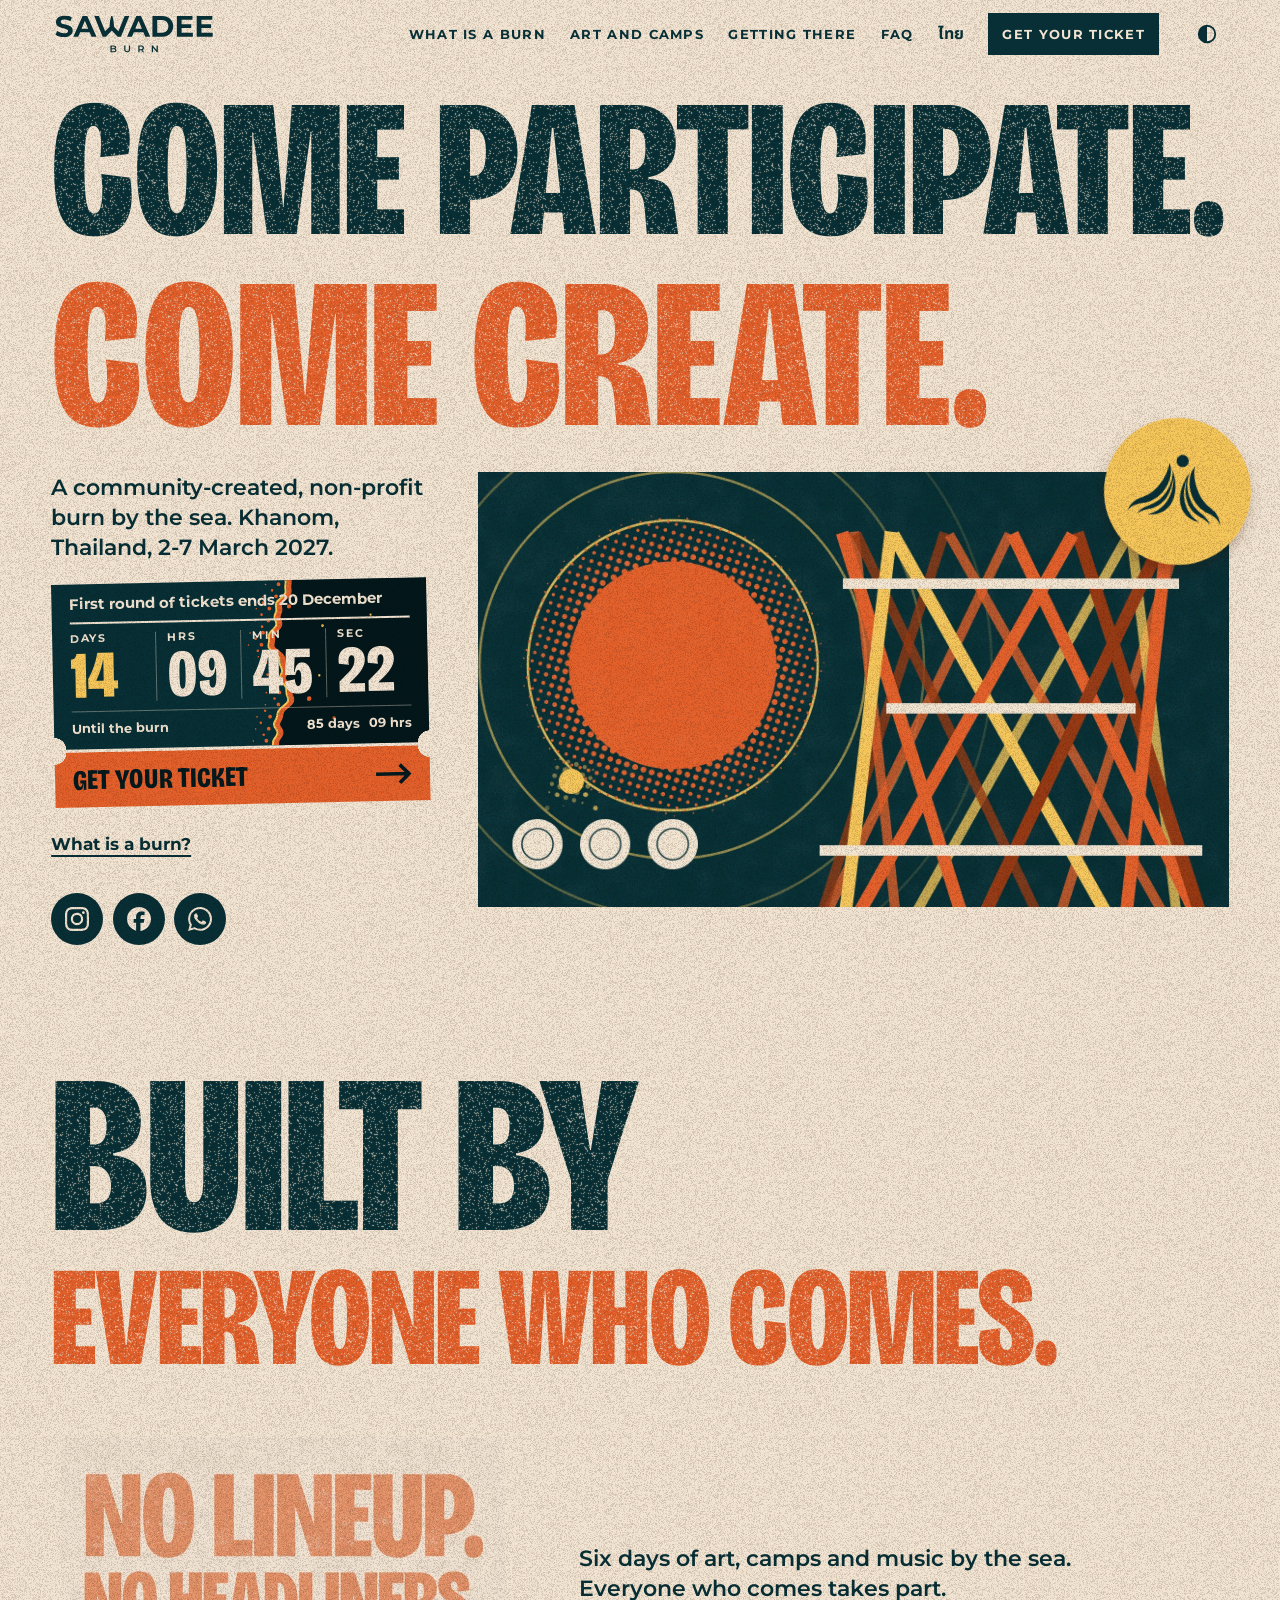
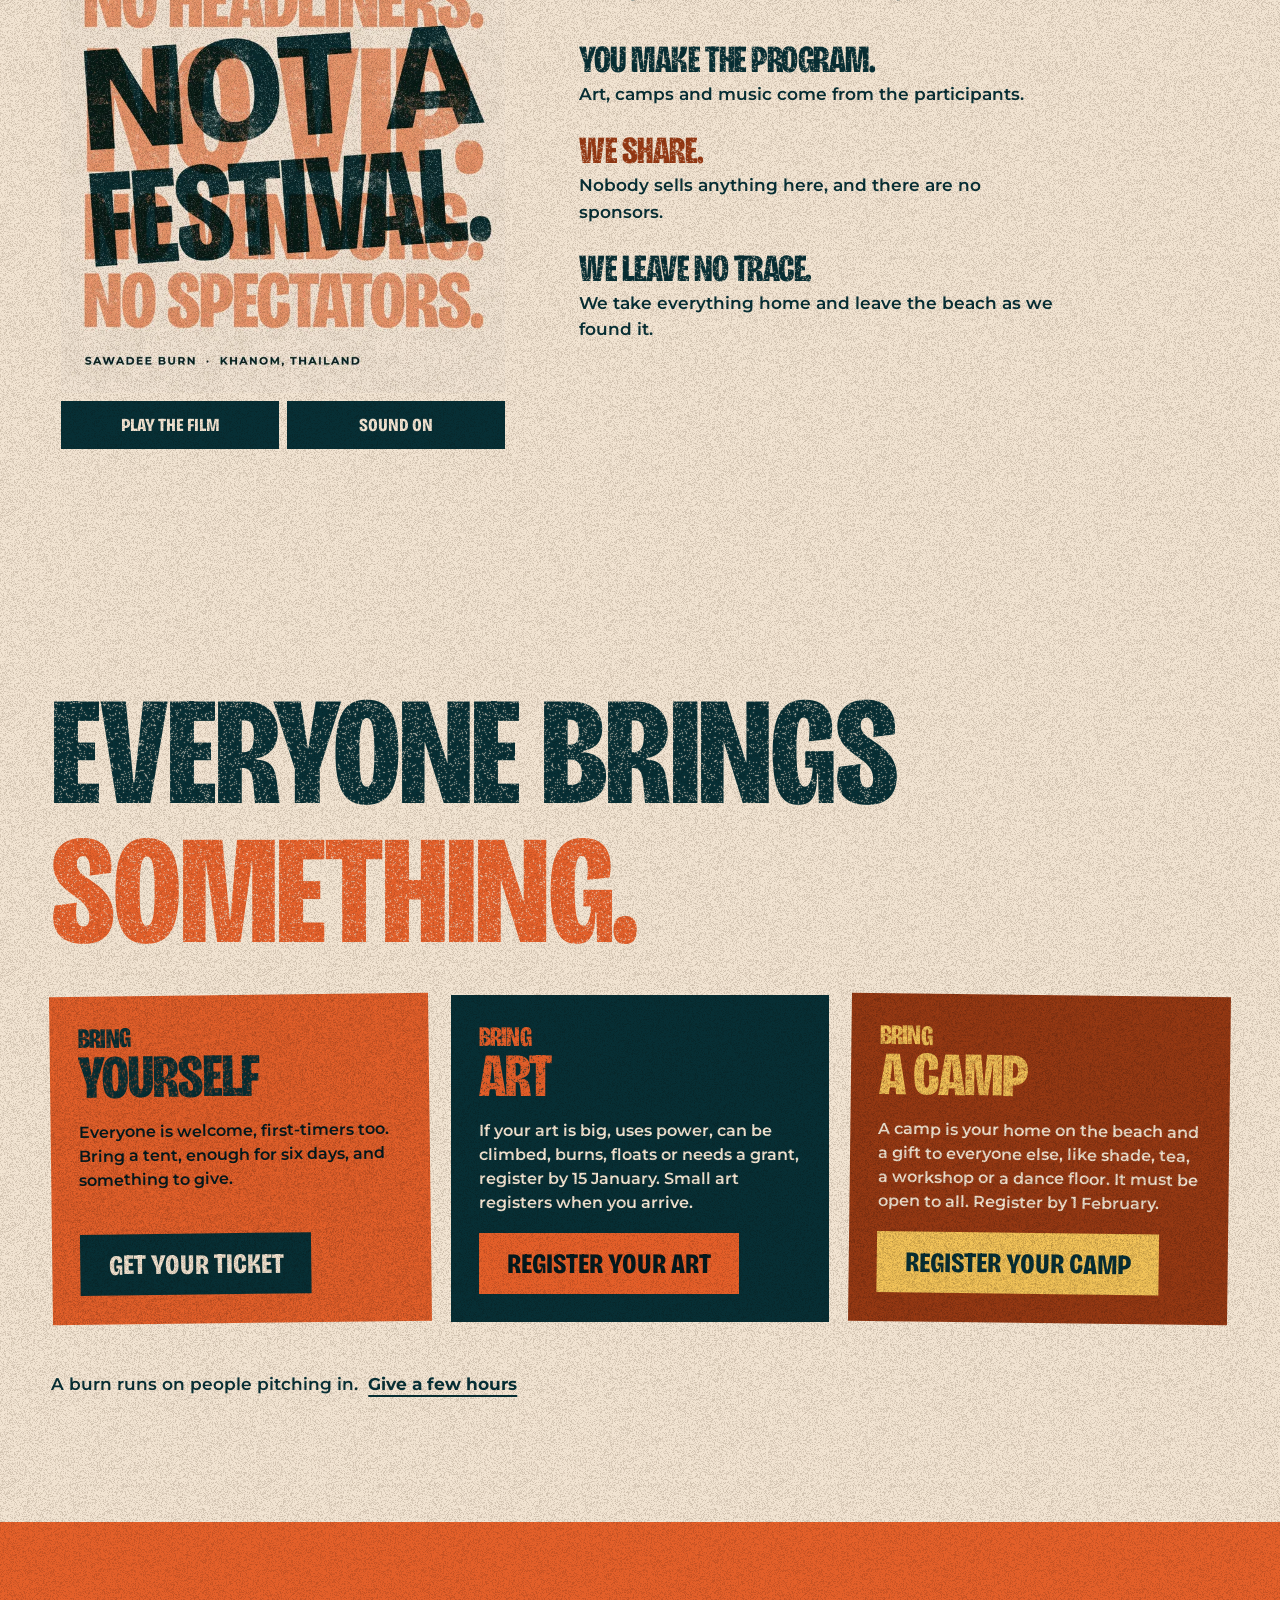
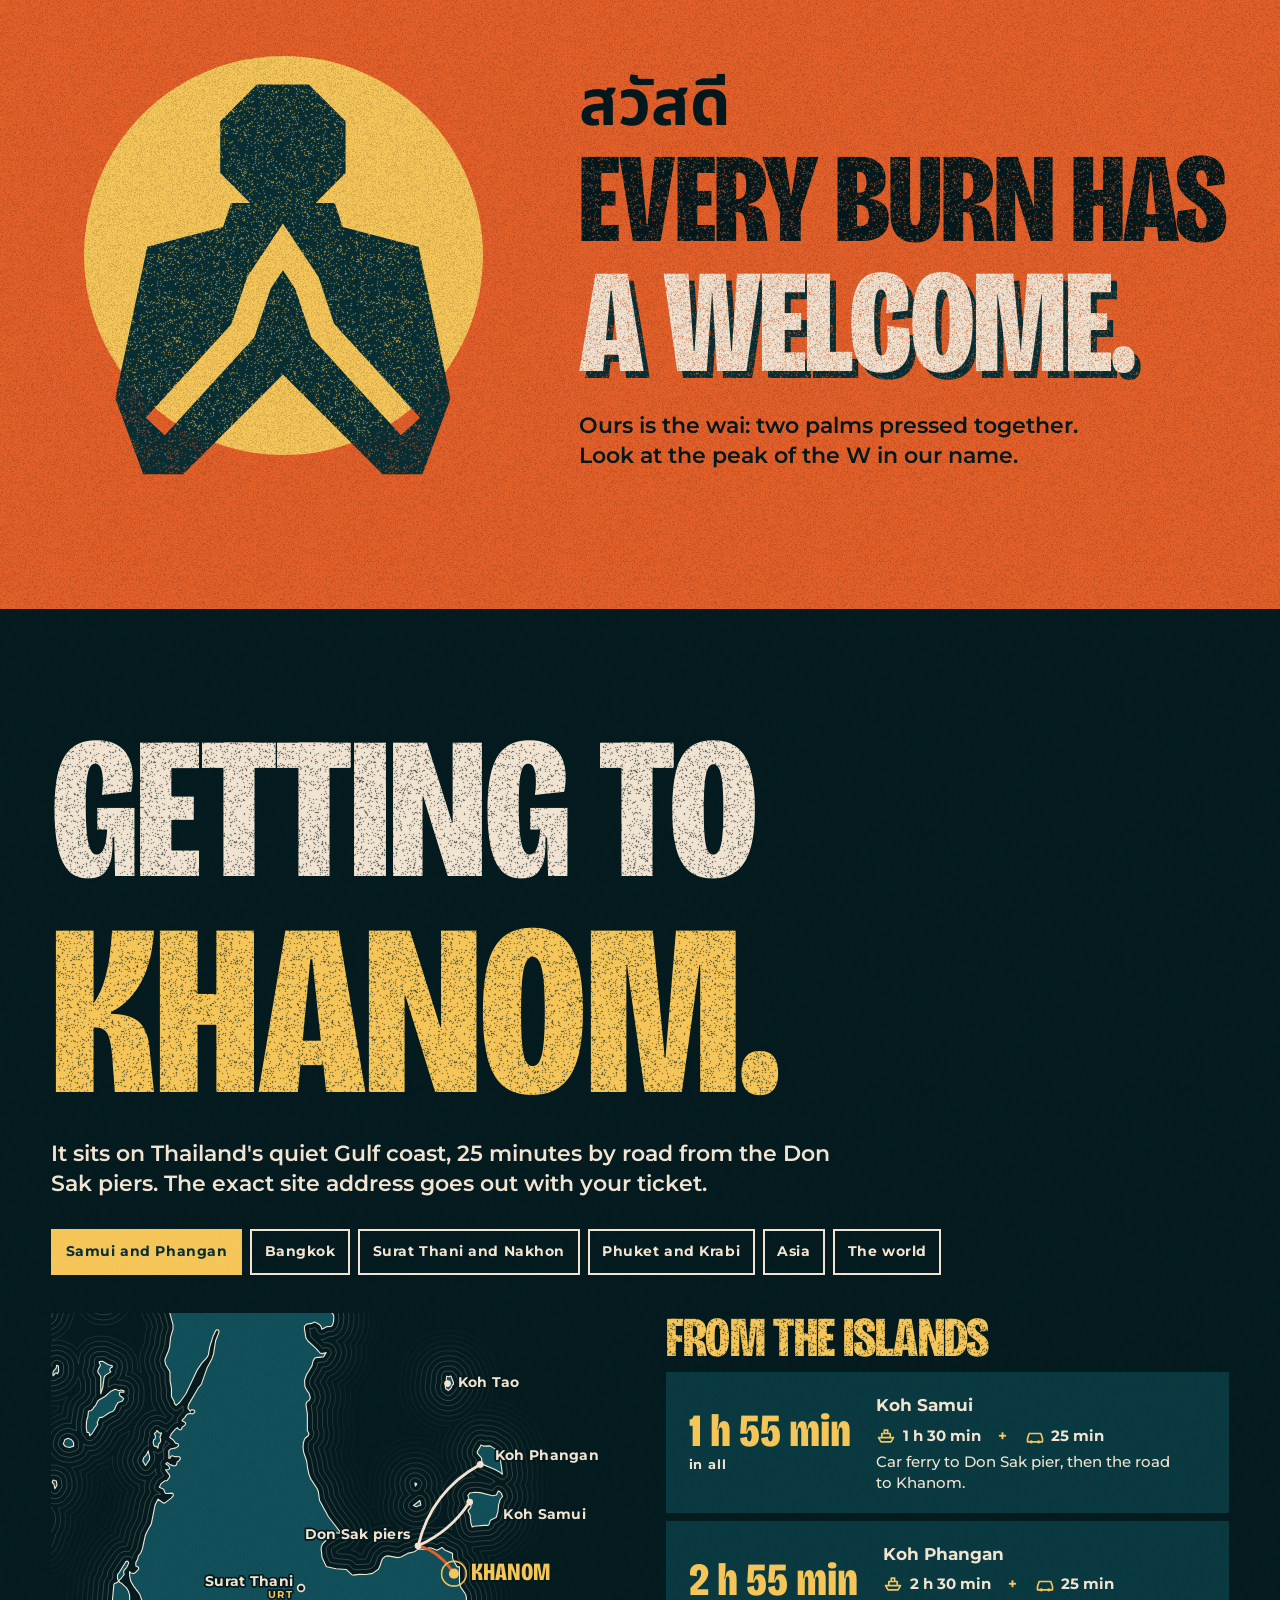
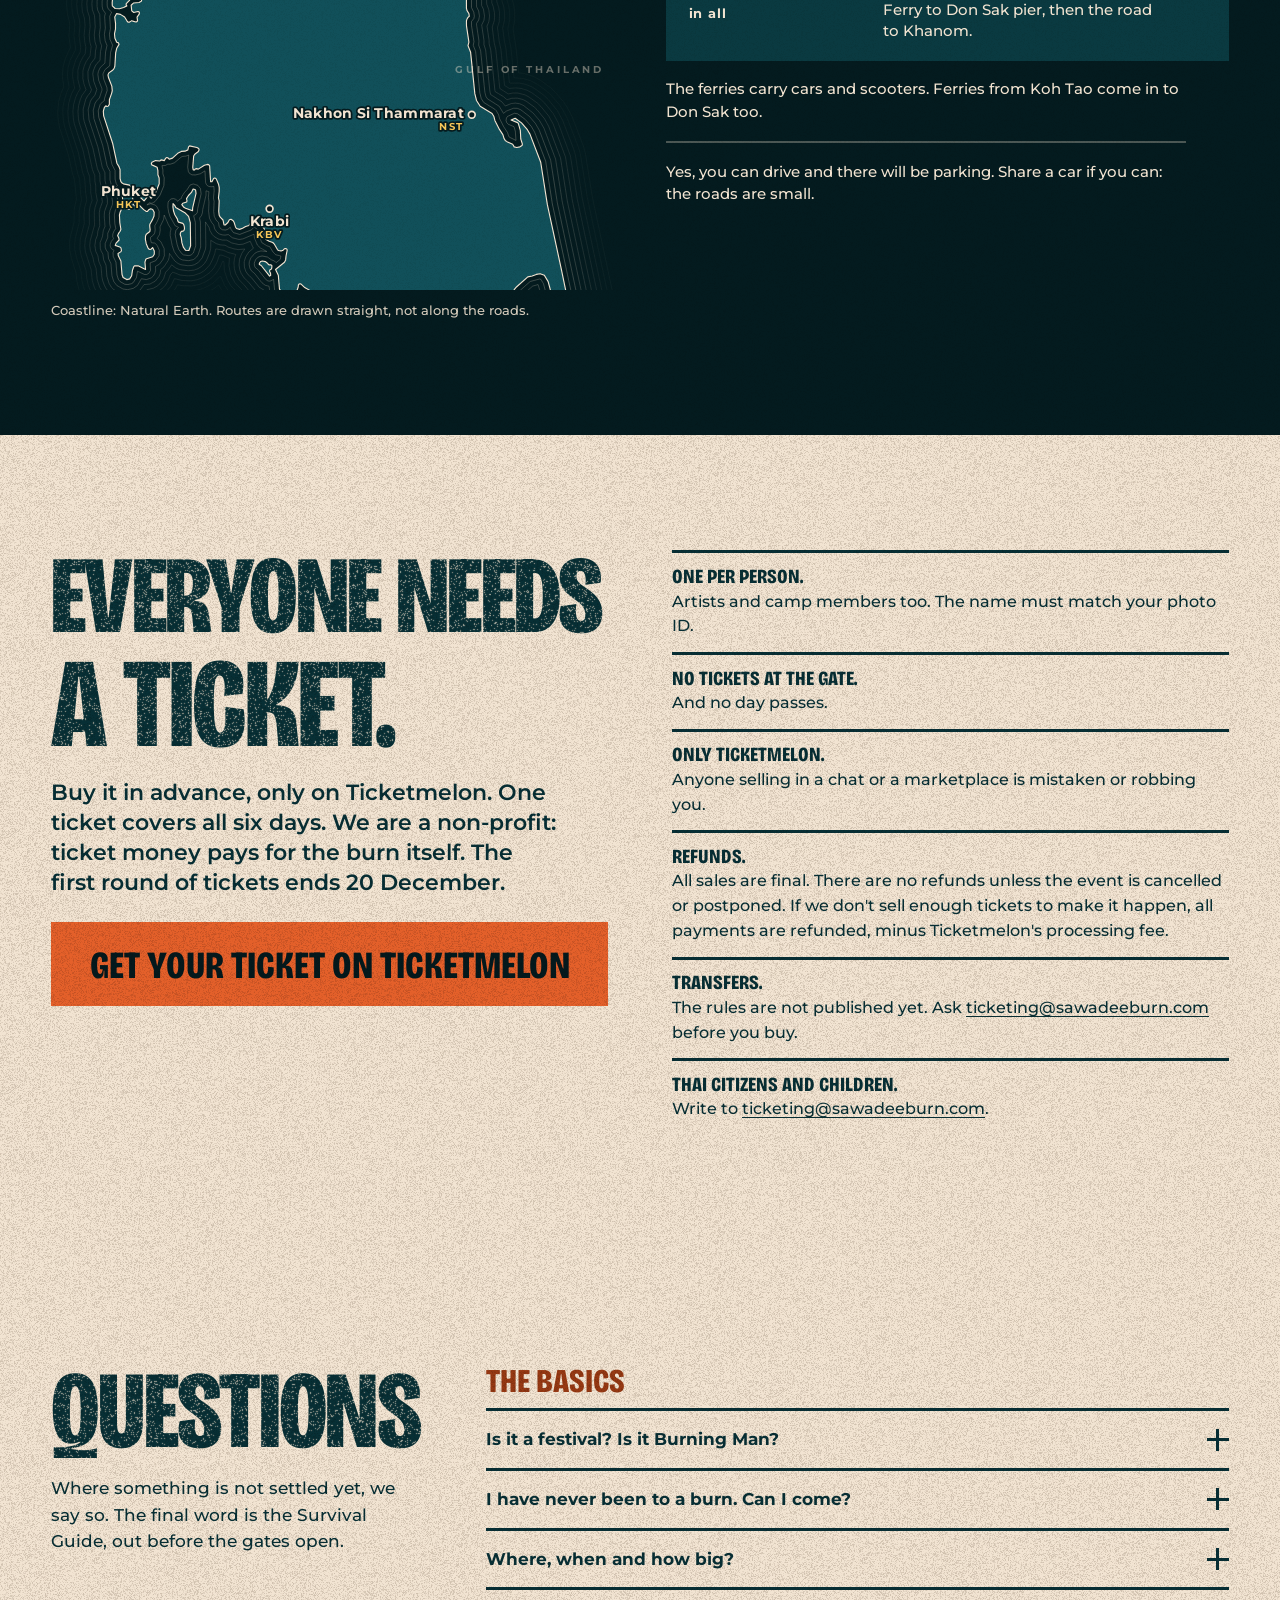
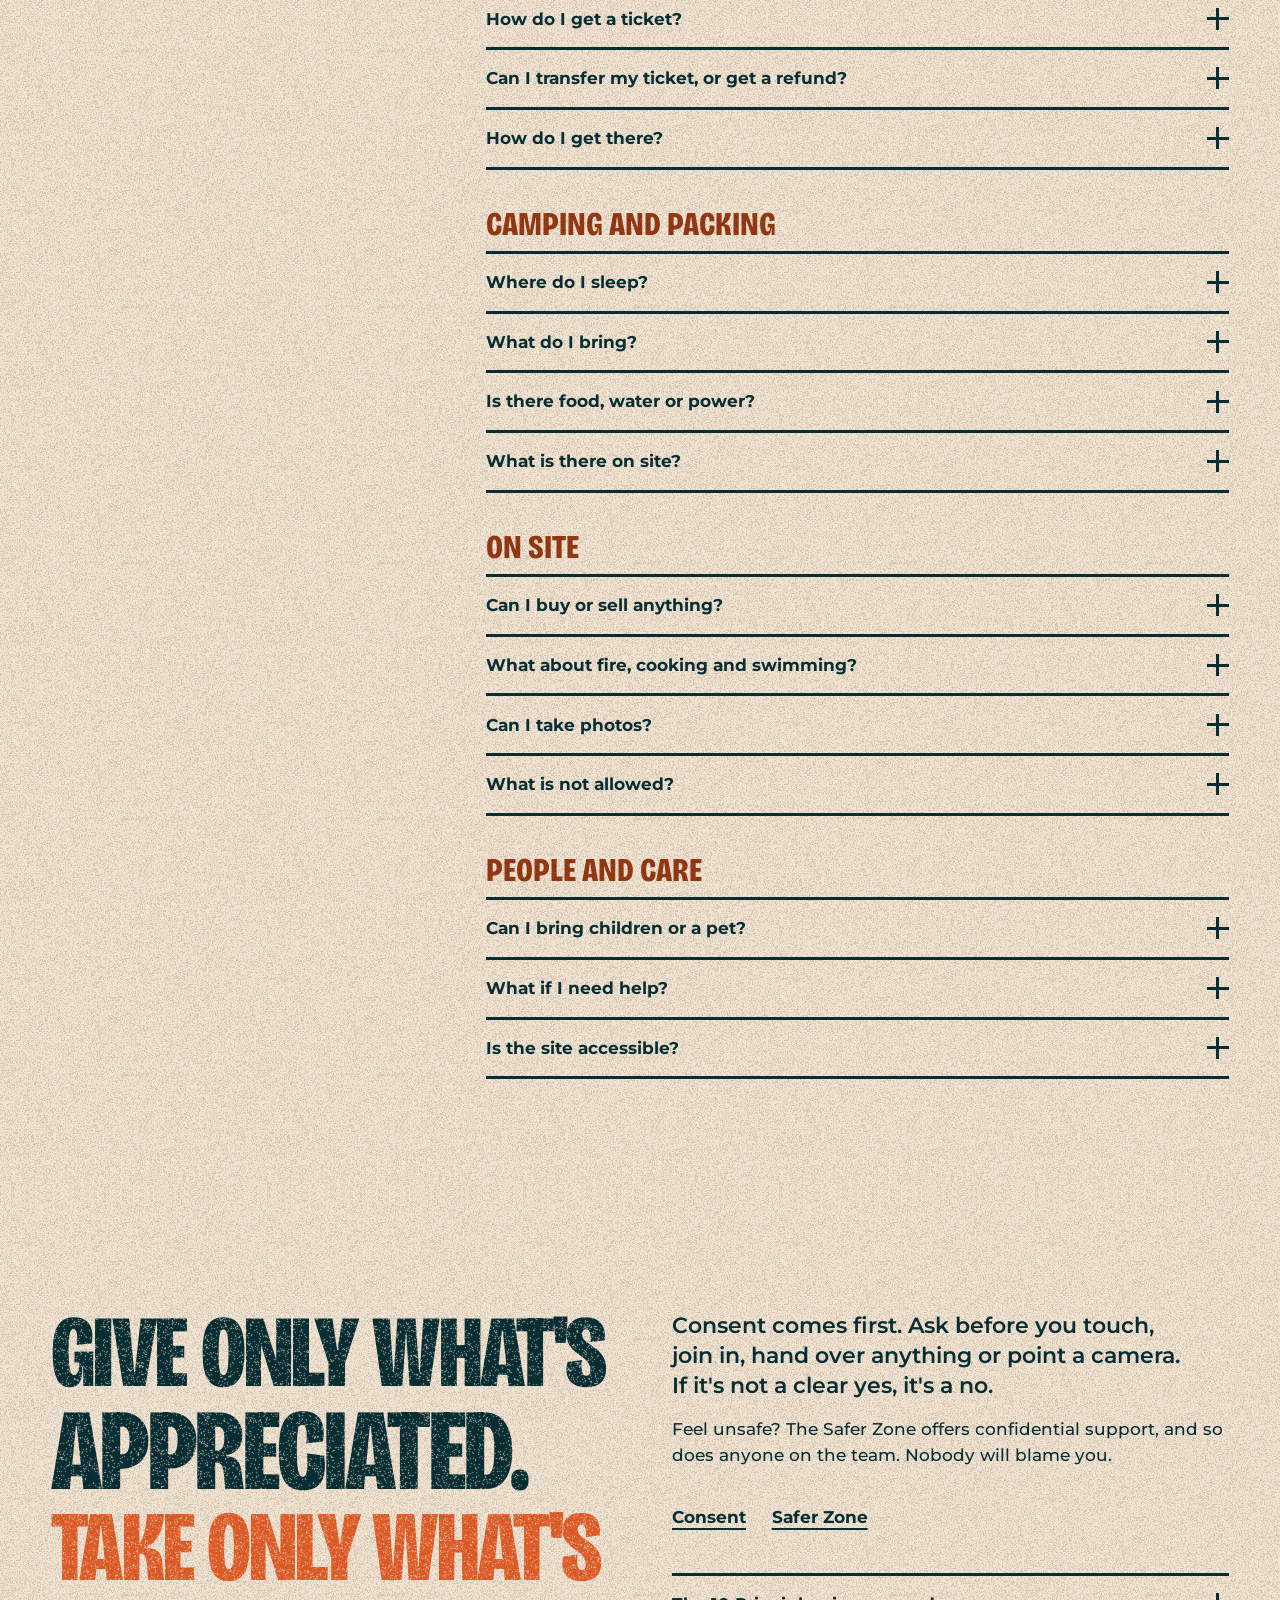
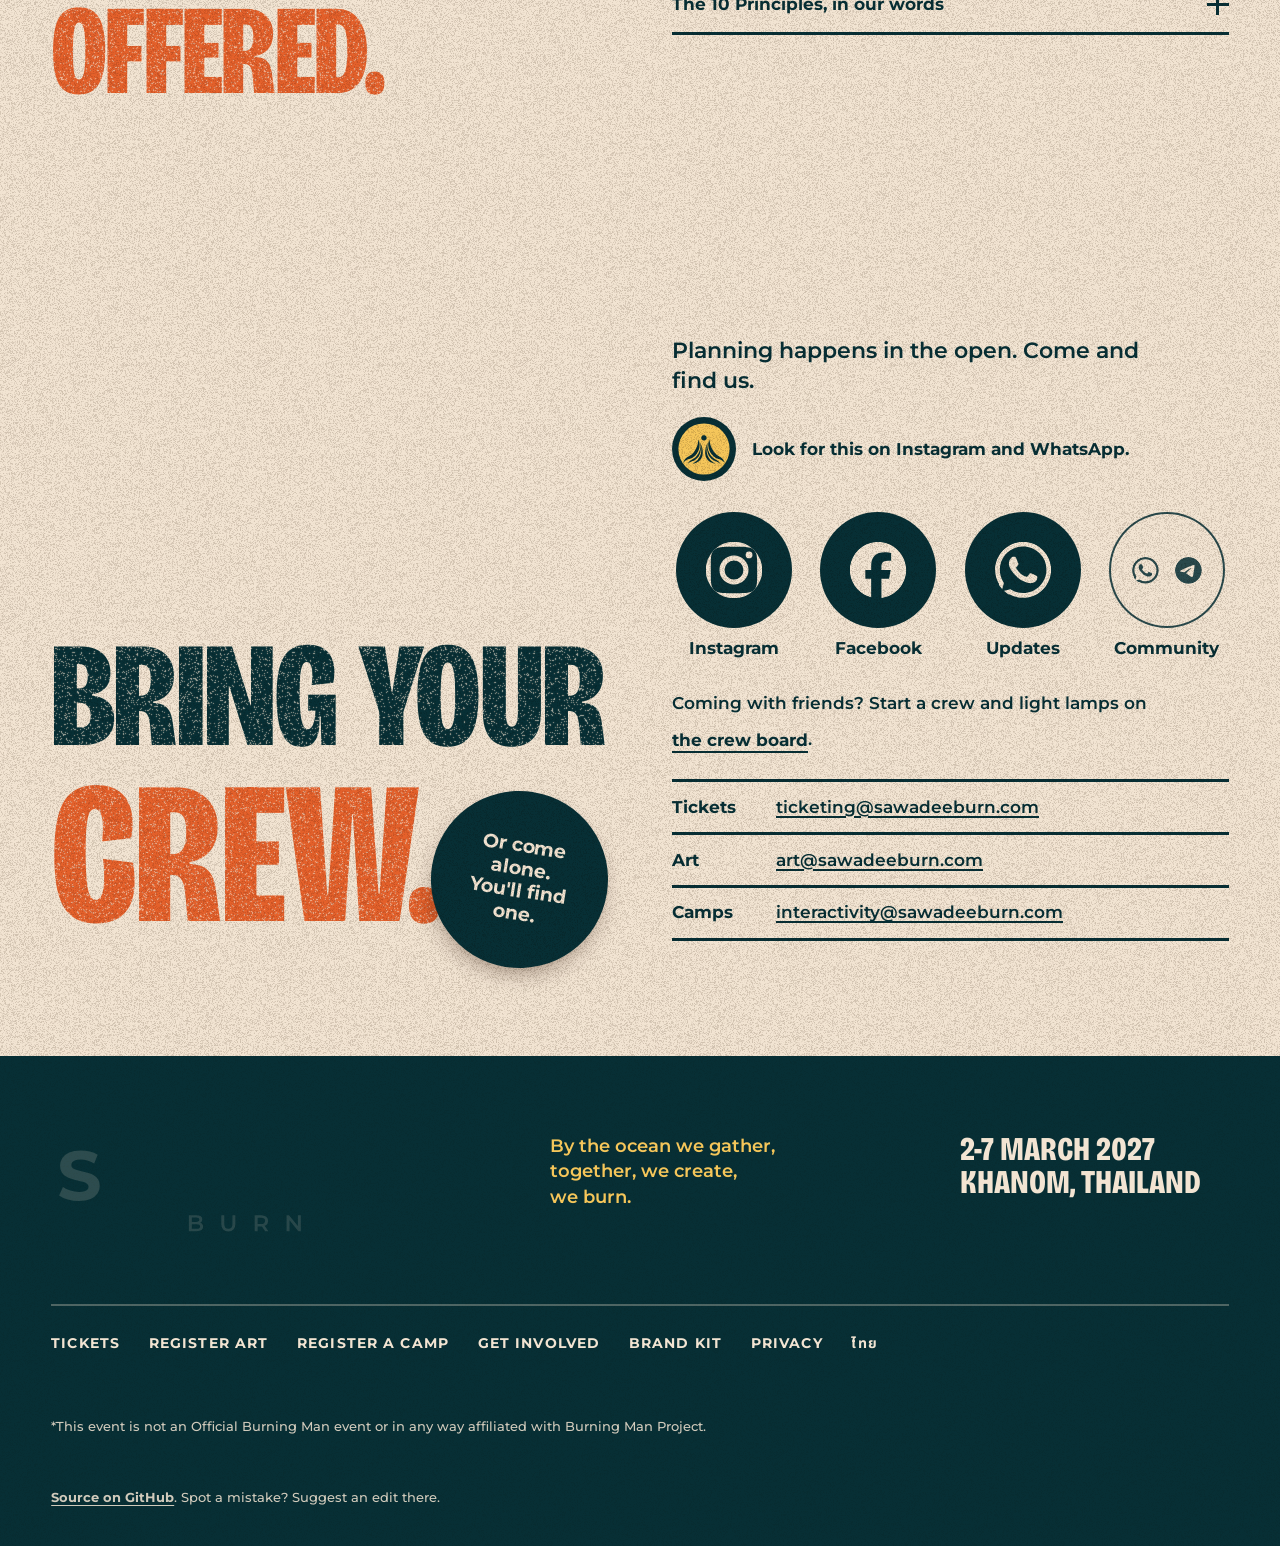
==== commit 751ae5e2: "Ticket countdown: time is burning (the ticket chars from its right edge as the first round runs down" ====
--- a/public/index.html
+++ b/public/index.html
@@ -15,7 +15,7 @@
 <link rel="icon" href="favicon.svg" type="image/svg+xml">
 <link rel="preload" href="assets/fonts/bricolage.woff2" as="font" type="font/woff2" crossorigin>
 <link rel="preload" href="assets/fonts/montserrat.woff2" as="font" type="font/woff2" crossorigin>
-<link rel="stylesheet" href="assets/site.css?v=1795765738">
+<link rel="stylesheet" href="assets/site.css?v=1795766276">
 <script>(function(){try{var t=localStorage.getItem('sb-theme');if(t)document.documentElement.dataset.theme=t}catch(e){}document.documentElement.classList.add('js')})()</script>
 </head>
 <body>
@@ -49,8 +49,15 @@
     <div class="hero-row">
       <div class="hero-copy">
         <p class="lede">A community-created, non-profit burn by the sea. Khanom, Thailand, 2-7 March 2027.</p>
+        <div class="count tkt" aria-label="Countdowns">
+          <div class="tkt-body">
+            <p class="cd" data-from="2026-11-27T00:00:00+07:00" data-to="2026-12-20T23:59:59+07:00"><span class="cd-l">First round of tickets ends 20 December</span><span class="cd-n" aria-hidden="true"></span></p>
+            <p class="cd" data-to="2027-03-02T00:00:00+07:00"><span class="cd-l">Until the burn</span><span class="cd-n" aria-hidden="true"></span></p>
+            <svg class="tkt-burn" aria-hidden="true" hidden><path class="b-char"/><path class="b-halo"/><path class="b-hot"/><path class="b-edge"/><g class="b-emb"></g></svg>
+          </div>
+          <a class="tkt-stub" href="https://www.ticketmelon.com/MarkusHouse/SawadeeBurn2027" rel="noopener">Get your ticket<svg viewBox="0 0 40 24" aria-hidden="true"><path d="M0 12h36M26 2l10 10-10 10" fill="none" stroke="currentColor" stroke-width="4"/></svg></a>
+        </div>
         <p class="hero-actions">
-          <a class="btn" href="https://www.ticketmelon.com/MarkusHouse/SawadeeBurn2027" rel="noopener">Get your ticket</a>
           <a class="link" href="#burn">What is a burn?</a>
         </p>
         <ul class="social s-row"><li><a class="soc soc-instagram" href="https://www.instagram.com/sawadeeburn/" rel="noopener" aria-label="SaWadee Burn on Instagram"><svg viewBox="0 0 24 24" aria-hidden="true"><path fill="currentColor" d="M7.0301.084c-1.2768.0602-2.1487.264-2.911.5634-.7888.3075-1.4575.72-2.1228 1.3877-.6652.6677-1.075 1.3368-1.3802 2.127-.2954.7638-.4956 1.6365-.552 2.914-.0564 1.2775-.0689 1.6882-.0626 4.947.0062 3.2586.0206 3.6671.0825 4.9473.061 1.2765.264 2.1482.5635 2.9107.308.7889.72 1.4573 1.388 2.1228.6679.6655 1.3365 1.0743 2.1285 1.38.7632.295 1.6361.4961 2.9134.552 1.2773.056 1.6884.069 4.9462.0627 3.2578-.0062 3.668-.0207 4.9478-.0814 1.28-.0607 2.147-.2652 2.9098-.5633.7889-.3086 1.4578-.72 2.1228-1.3881.665-.6682 1.0745-1.3378 1.3795-2.1284.2957-.7632.4966-1.636.552-2.9124.056-1.2809.0692-1.6898.063-4.948-.0063-3.2583-.021-3.6668-.0817-4.9465-.0607-1.2797-.264-2.1487-.5633-2.9117-.3084-.7889-.72-1.4568-1.3876-2.1228C21.2982 1.33 20.628.9208 19.8378.6165 19.074.321 18.2017.1197 16.9244.0645 15.6471.0093 15.236-.005 11.977.0014 8.718.0076 8.31.0215 7.0301.0839m.1402 21.6932c-1.17-.0509-1.8053-.2453-2.2287-.408-.5606-.216-.96-.4771-1.3819-.895-.422-.4178-.6811-.8186-.9-1.378-.1644-.4234-.3624-1.058-.4171-2.228-.0595-1.2645-.072-1.6442-.079-4.848-.007-3.2037.0053-3.583.0607-4.848.05-1.169.2456-1.805.408-2.2282.216-.5613.4762-.96.895-1.3816.4188-.4217.8184-.6814 1.3783-.9003.423-.1651 1.0575-.3614 2.227-.4171 1.2655-.06 1.6447-.072 4.848-.079 3.2033-.007 3.5835.005 4.8495.0608 1.169.0508 1.8053.2445 2.228.408.5608.216.96.4754 1.3816.895.4217.4194.6816.8176.9005 1.3787.1653.4217.3617 1.056.4169 2.2263.0602 1.2655.0739 1.645.0796 4.848.0058 3.203-.0055 3.5834-.061 4.848-.051 1.17-.245 1.8055-.408 2.2294-.216.5604-.4763.96-.8954 1.3814-.419.4215-.8181.6811-1.3783.9-.4224.1649-1.0577.3617-2.2262.4174-1.2656.0595-1.6448.072-4.8493.079-3.2045.007-3.5825-.006-4.848-.0608M16.953 5.5864A1.44 1.44 0 1 0 18.39 4.144a1.44 1.44 0 0 0-1.437 1.4424M5.8385 12.012c.0067 3.4032 2.7706 6.1557 6.173 6.1493 3.4026-.0065 6.157-2.7701 6.1506-6.1733-.0065-3.4032-2.771-6.1565-6.174-6.1498-3.403.0067-6.156 2.771-6.1496 6.1738M8 12.0077a4 4 0 1 1 4.008 3.9921A3.9996 3.9996 0 0 1 8 12.0077"/></svg><span>Instagram</span></a></li><li><a class="soc soc-facebook" href="https://www.facebook.com/share/g/19vpA2Yy2N/" rel="noopener" aria-label="The SaWadee Burn Facebook group"><svg viewBox="0 0 24 24" aria-hidden="true"><path fill="currentColor" d="M9.101 23.691v-7.98H6.627v-3.667h2.474v-1.58c0-4.085 1.848-5.978 5.858-5.978.401 0 .955.042 1.468.103a8.68 8.68 0 0 1 1.141.195v3.325a8.623 8.623 0 0 0-.653-.036 26.805 26.805 0 0 0-.733-.009c-.707 0-1.259.096-1.675.309a1.686 1.686 0 0 0-.679.622c-.258.42-.374.995-.374 1.752v1.297h3.919l-.386 2.103-.287 1.564h-3.246v8.245C19.396 23.238 24 18.179 24 12.044c0-6.627-5.373-12-12-12s-12 5.373-12 12c0 5.628 3.874 10.35 9.101 11.647Z"/></svg><span>Facebook</span></a></li><li><a class="soc soc-whatsapp" href="https://chat.whatsapp.com/DsnkBWqcZJBJFKlb3BZ7hG" rel="noopener" aria-label="WhatsApp updates group"><svg viewBox="0 0 24 24" aria-hidden="true"><path fill="currentColor" d="M17.472 14.382c-.297-.149-1.758-.867-2.03-.967-.273-.099-.471-.148-.67.15-.197.297-.767.966-.94 1.164-.173.199-.347.223-.644.075-.297-.15-1.255-.463-2.39-1.475-.883-.788-1.48-1.761-1.653-2.059-.173-.297-.018-.458.13-.606.134-.133.298-.347.446-.52.149-.174.198-.298.298-.497.099-.198.05-.371-.025-.52-.075-.149-.669-1.612-.916-2.207-.242-.579-.487-.5-.669-.51-.173-.008-.371-.01-.57-.01-.198 0-.52.074-.792.372-.272.297-1.04 1.016-1.04 2.479 0 1.462 1.065 2.875 1.213 3.074.149.198 2.096 3.2 5.077 4.487.709.306 1.262.489 1.694.625.712.227 1.36.195 1.871.118.571-.085 1.758-.719 2.006-1.413.248-.694.248-1.289.173-1.413-.074-.124-.272-.198-.57-.347m-5.421 7.403h-.004a9.87 9.87 0 01-5.031-1.378l-.361-.214-3.741.982.998-3.648-.235-.374a9.86 9.86 0 01-1.51-5.26c.001-5.45 4.436-9.884 9.888-9.884 2.64 0 5.122 1.03 6.988 2.898a9.825 9.825 0 012.893 6.994c-.003 5.45-4.437 9.884-9.885 9.884m8.413-18.297A11.815 11.815 0 0012.05 0C5.495 0 .16 5.335.157 11.892c0 2.096.547 4.142 1.588 5.945L.057 24l6.305-1.654a11.882 11.882 0 005.683 1.448h.005c6.554 0 11.89-5.335 11.893-11.893a11.821 11.821 0 00-3.48-8.413Z"/></svg><span>Updates</span></a></li></ul>
@@ -155,7 +162,7 @@
   <div class="wrap tickets-grid">
     <div class="tickets-main">
       <h2 class="big" id="h-tickets"><span class="fit">Everyone needs</span><span class="fit" data-w=".62">a ticket.</span></h2>
-      <p class="lede">Buy it in advance, only on Ticketmelon. One ticket covers all six days. We are a non-profit: ticket money pays for the burn itself.</p>
+      <p class="lede">Buy it in advance, only on Ticketmelon. One ticket covers all six days. We are a non-profit: ticket money pays for the burn itself. The first round of tickets ends 20 December.</p>
       <a class="btn btn-big" href="https://www.ticketmelon.com/MarkusHouse/SawadeeBurn2027" rel="noopener">Get your ticket on Ticketmelon</a>
     </div>
     <ul class="rules">
@@ -252,6 +259,6 @@
 
 <script src="assets/motion/assets.js" defer></script>
 <script src="assets/motion/sawadee-motion.js" defer></script>
-<script src="assets/site.js?v=1795765738" defer></script>
+<script src="assets/site.js?v=1795766276" defer></script>
 </body>
 </html>
--- a/public/assets/site.css
+++ b/public/assets/site.css
@@ -158,6 +158,66 @@
 .hero-print{margin-bottom:clamp(20px,3vw,40px);align-self:stretch;min-height:clamp(240px,34vh,460px)}
 .hero-print img{position:absolute;inset:0;height:100%;object-fit:cover;object-position:60% 52%}
 .s-hero{left:-2.2em;top:-2.6em;--r:-9deg}
+/* countdown as a printed ticket: the body counts down to the end of the first round (then to the burn),
+   the tear-off stub is the ticket button. Labels are page text; the numbers come from site.js */
+.tkt{--tk:var(--on-paper);--tk-ink:var(--paper);--tk-hot:var(--gold);--notch:12px;display:grid;max-width:27rem;margin-top:clamp(16px,1.8vw,24px);rotate:-1.2deg;transform-origin:0 0}
+:root[data-theme="dark"] .tkt{--tk-hot:var(--rust)}
+@media (prefers-color-scheme:dark){:root:not([data-theme="light"]) .tkt{--tk-hot:var(--rust)}}
+.tkt-body{color:var(--tk-ink);padding:.7rem 1.1rem .8rem;
+  background:radial-gradient(circle var(--notch) at 0 100%,#0000 97%,var(--tk)) left/51% 100% no-repeat,radial-gradient(circle var(--notch) at 100% 100%,#0000 97%,var(--tk)) right/51% 100% no-repeat}
+.tkt-body:not(:has(.cd:not([hidden]))){display:none}
+.cd[hidden]{display:none}
+.cd{margin:0}
+.cd-n:empty{display:none}
+.cd-n i{font-style:normal;white-space:nowrap}
+.cd-n b{font-weight:inherit}
+/* the main count: ticket fields, a small caption over a big number */
+.tkt .cd:first-child,.tkt .cd[hidden]+.cd{display:grid;gap:.55rem}
+.tkt .cd[hidden]{display:none}
+.tkt .cd:first-child .cd-l,.tkt .cd[hidden]+.cd .cd-l{font-weight:700;font-size:.9375rem;line-height:1.25;padding-bottom:.5rem;border-bottom:2px solid currentColor}
+.tkt .cd:first-child .cd-n,.tkt .cd[hidden]+.cd .cd-n{display:grid;grid-template-columns:repeat(4,minmax(0,1fr));font-variant-numeric:tabular-nums}
+.tkt .cd:first-child .cd-n i,.tkt .cd[hidden]+.cd .cd-n i{display:flex;flex-direction:column-reverse;gap:.3rem;padding-left:.7rem;border-left:1px solid color-mix(in srgb,currentColor 38%,transparent)}
+.tkt .cd:first-child .cd-n i:first-child,.tkt .cd[hidden]+.cd .cd-n i:first-child{padding-left:0;border-left:0;color:var(--tk-hot)}
+.tkt .cd:first-child .cd-n b,.tkt .cd[hidden]+.cd .cd-n b{font-family:Bricolage,"Arial Narrow",sans-serif;font-weight:800;font-stretch:75%;font-size:clamp(3.4rem,5.2vw,4.8rem);line-height:.8;letter-spacing:-.01em}
+.tkt .cd:first-child .cd-n small,.tkt .cd[hidden]+.cd .cd-n small{font-weight:700;font-size:.6875rem;line-height:1;letter-spacing:.16em;text-transform:uppercase;color:var(--tk-ink)}
+/* the second count: one quiet line at the foot of the ticket */
+.tkt .cd:first-child:not([hidden])+.cd{display:flex;flex-wrap:wrap;justify-content:space-between;gap:0 1rem;margin-top:.6rem;padding-top:.45rem;border-top:1px solid color-mix(in srgb,currentColor 38%,transparent);font-weight:700;font-size:.8125rem;line-height:1.3}
+.tkt .cd:first-child:not([hidden])+.cd .cd-n{display:flex;gap:.7em;font-variant-numeric:tabular-nums}
+.tkt .cd:first-child:not([hidden])+.cd .cd-n i:nth-child(n+3){display:none}
+.tkt .cd:first-child:not([hidden])+.cd .cd-n small{font-size:1em;margin-left:.3em}
+.js .cd-n i.flip b{animation:reprint .5s var(--ease)}
+@keyframes reprint{from{opacity:.2;transform:translate(.05em,.06em)}to{opacity:1;transform:none}}
+/* the stub: torn along the dashes */
+.tkt-stub{display:flex;align-items:center;justify-content:space-between;gap:1rem;min-height:56px;padding:.5em 1.1rem .44em;border-top:3px dashed var(--paper);color:#04191D;text-decoration:none;
+  font-family:Bricolage,sans-serif;font-stretch:75%;font-weight:800;font-size:clamp(1.5rem,2.2vw,1.9rem);line-height:1;text-transform:uppercase;transform-origin:0 0;transition:transform .3s var(--ease);
+  background:radial-gradient(circle var(--notch) at 0 0,#0000 97%,var(--tang)) left/51% 100% no-repeat,radial-gradient(circle var(--notch) at 100% 0,#0000 97%,var(--tang)) right/51% 100% no-repeat}
+.tkt-stub svg{width:1.3em;height:auto;flex:none;transition:transform .3s var(--ease)}
+.tkt-stub:hover{transform:translateY(3px) rotate(1.4deg)}
+.tkt-stub:hover svg{transform:translateX(4px)}
+.hero .tkt+.hero-actions{margin-top:clamp(8px,1vw,14px)}
+/* time is burning: the first round's ticket chars from its right edge to the left as the round runs down (site.js draws it).
+   The burnt part sits under the words, so the numbers stay readable. The symbol stamp keeps well away from it. */
+.tkt{--char:#03171B;--scorch:var(--tang)}
+:root[data-theme="dark"] .tkt{--char:#D6B193;--scorch:var(--rust)}
+@media (prefers-color-scheme:dark){:root:not([data-theme="light"]) .tkt{--char:#D6B193;--scorch:var(--rust)}}
+.tkt-body{position:relative}
+.tkt-body .cd{position:relative;z-index:1}
+.tkt-burn{position:absolute;inset:0;width:100%;height:100%;overflow:hidden;pointer-events:none;
+  -webkit-mask:radial-gradient(circle var(--notch) at 0 100%,#0000 97%,#000) left/51% 100% no-repeat,radial-gradient(circle var(--notch) at 100% 100%,#0000 97%,#000) right/51% 100% no-repeat;
+  mask:radial-gradient(circle var(--notch) at 0 100%,#0000 97%,#000) left/51% 100% no-repeat,radial-gradient(circle var(--notch) at 100% 100%,#0000 97%,#000) right/51% 100% no-repeat}
+.tkt-burn[hidden]{display:none}
+.b-char{fill:var(--char)}
+.b-halo{fill:var(--scorch)}
+.b-hot{fill:none;stroke:var(--tang);stroke-width:5;stroke-linejoin:round}
+.b-edge{fill:none;stroke:var(--gold);stroke-width:2;stroke-linejoin:round}
+.b-emb circle{fill:var(--gold)}
+.b-emb circle:nth-child(odd){fill:var(--tang)}
+.js .b-edge{animation:glow 2.6s steps(1) infinite}
+.js .b-emb circle{animation:ember 3.4s ease-in-out infinite;animation-delay:calc(var(--k) * -.83s)}
+@keyframes glow{0%,100%{opacity:1}23%{opacity:.72}31%{opacity:1}58%{opacity:.82}66%{opacity:1}84%{opacity:.6}89%{opacity:1}}
+@keyframes ember{0%,100%{opacity:.25}45%{opacity:1}60%{opacity:.7}}
+@media (min-width:901px){.hero .s-hero{left:auto;right:-1.4em;top:-3.4em;--r:9deg}}
+@media (max-width:900px){.tkt{max-width:30rem}.tkt .cd:first-child .cd-n b,.tkt .cd[hidden]+.cd .cd-n b{font-size:clamp(3.4rem,17vw,4.8rem)}}
 /* the hero's one moment: the two plates are pulled, then the tangerine plate slides into register */
 .js .plate{animation:pull .9s var(--ease) both}
 .js .p2{animation-name:register;animation-duration:1.1s;animation-delay:.28s}
@@ -229,7 +289,7 @@
 .ignite{height:190px;width:100%;cursor:pointer;overflow:hidden}
 .ignite svg{transform:scale(2.3)}
 .film .lede{margin-top:clamp(18px,2vw,28px)}
-.player{position:relative;max-width:520px;justify-self:end;width:100%;transform:rotate(1.4deg);background:var(--cream);padding:10px 10px 0}
+.player{position:relative;max-width:520px;justify-self:end;width:100%;background:var(--cream);padding:10px 10px 0}
 .player video{width:100%;height:auto;aspect-ratio:4/5;background:#041B1F;object-fit:cover}
 .player-bar{display:flex;gap:8px;padding:8px 0}
 .pbtn{flex:1;min-height:48px;border:0;cursor:pointer;background:var(--sea);color:var(--cream);font:800 1.15rem/1 Bricolage,sans-serif;font-stretch:75%;text-transform:uppercase;transition:background .2s,color .2s}
@@ -398,7 +458,7 @@
   .hero-print{margin-top:8px}
   .s-hero{right:-.4em;top:-2em}
   .door .stk{right:-.3em}
-  .player{justify-self:center;transform:rotate(1deg)}
+  .player{justify-self:center}
   .film-strip img,.community-print img{aspect-ratio:4/3}
   .greeter{max-width:420px;margin-inline:auto}
   .burn-print{max-width:520px}
@@ -494,15 +554,3 @@
 .steps b{font-weight:800}
 @media (min-width:900px){.start-grid{grid-template-columns:1fr 1.1fr;align-items:start;align-content:start}.start-grid h2{grid-row:1/span 3}.start-cta,.start-grid>.crews-small{grid-column:2}}
 @media (prefers-reduced-motion:reduce){.js .lamps i{animation:none}.crew{transition:none}}
-
-.crew-form{display:grid;gap:14px;max-width:34rem}
-.crew-form label{display:grid;gap:6px;font-weight:800;font-size:.95rem}
-.crew-form label i{font-style:normal;font-weight:600;opacity:.75}
-.crew-form input{font:600 1rem/1.3 Montserrat,"Noto Sans Thai",system-ui,sans-serif;color:var(--sea);background:var(--cream);border:2px solid var(--sea);border-radius:0;padding:.7em .8em;width:100%}
-.crew-form input[type=file]{padding:.55em .6em;background:transparent}
-.crew-form input:focus-visible{outline:3px solid var(--sea);outline-offset:2px}
-.crew-form .hp{position:absolute;left:-9999px;width:1px;height:1px;overflow:hidden}
-.crew-form button{justify-self:start;margin-top:6px;cursor:pointer;border:0}
-.crew-form button[disabled]{opacity:.6;cursor:progress}
-.form-msg{font-weight:800;min-height:1.4em}
-.form-alt{margin-top:0}
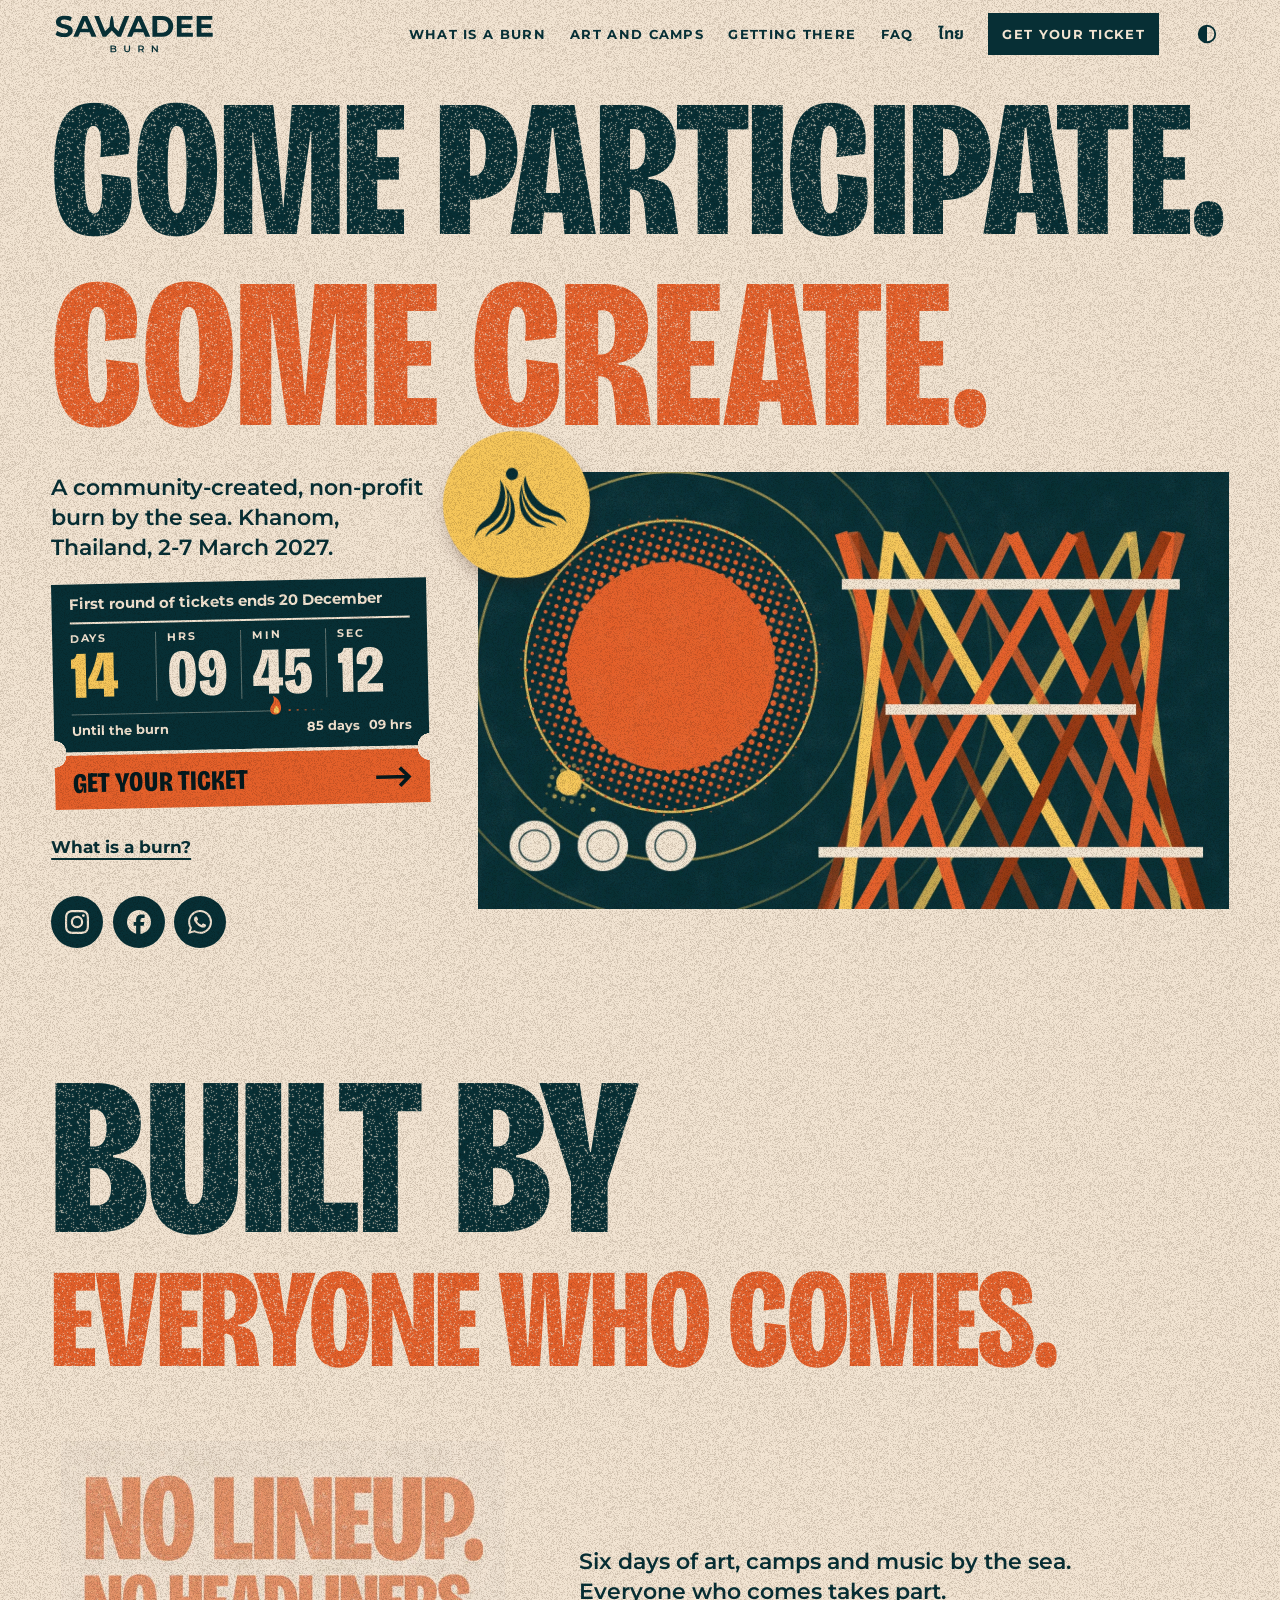
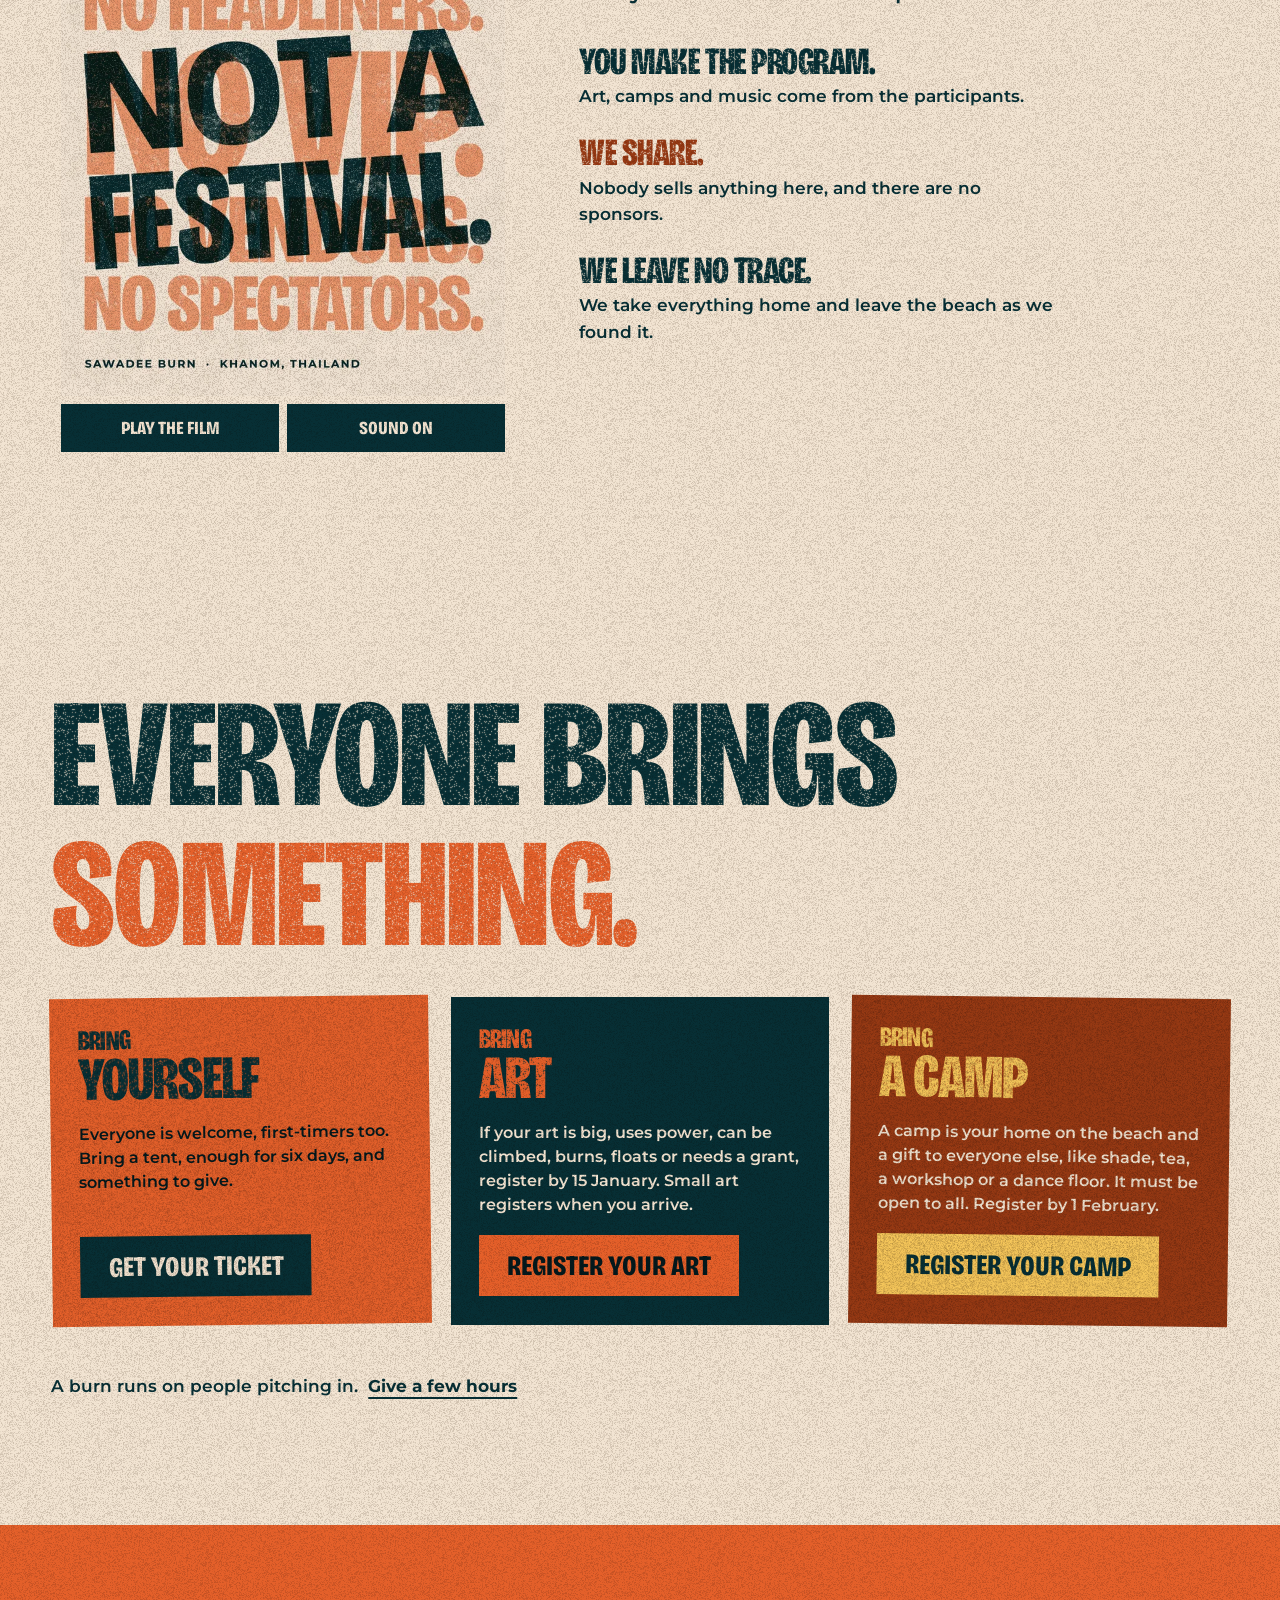
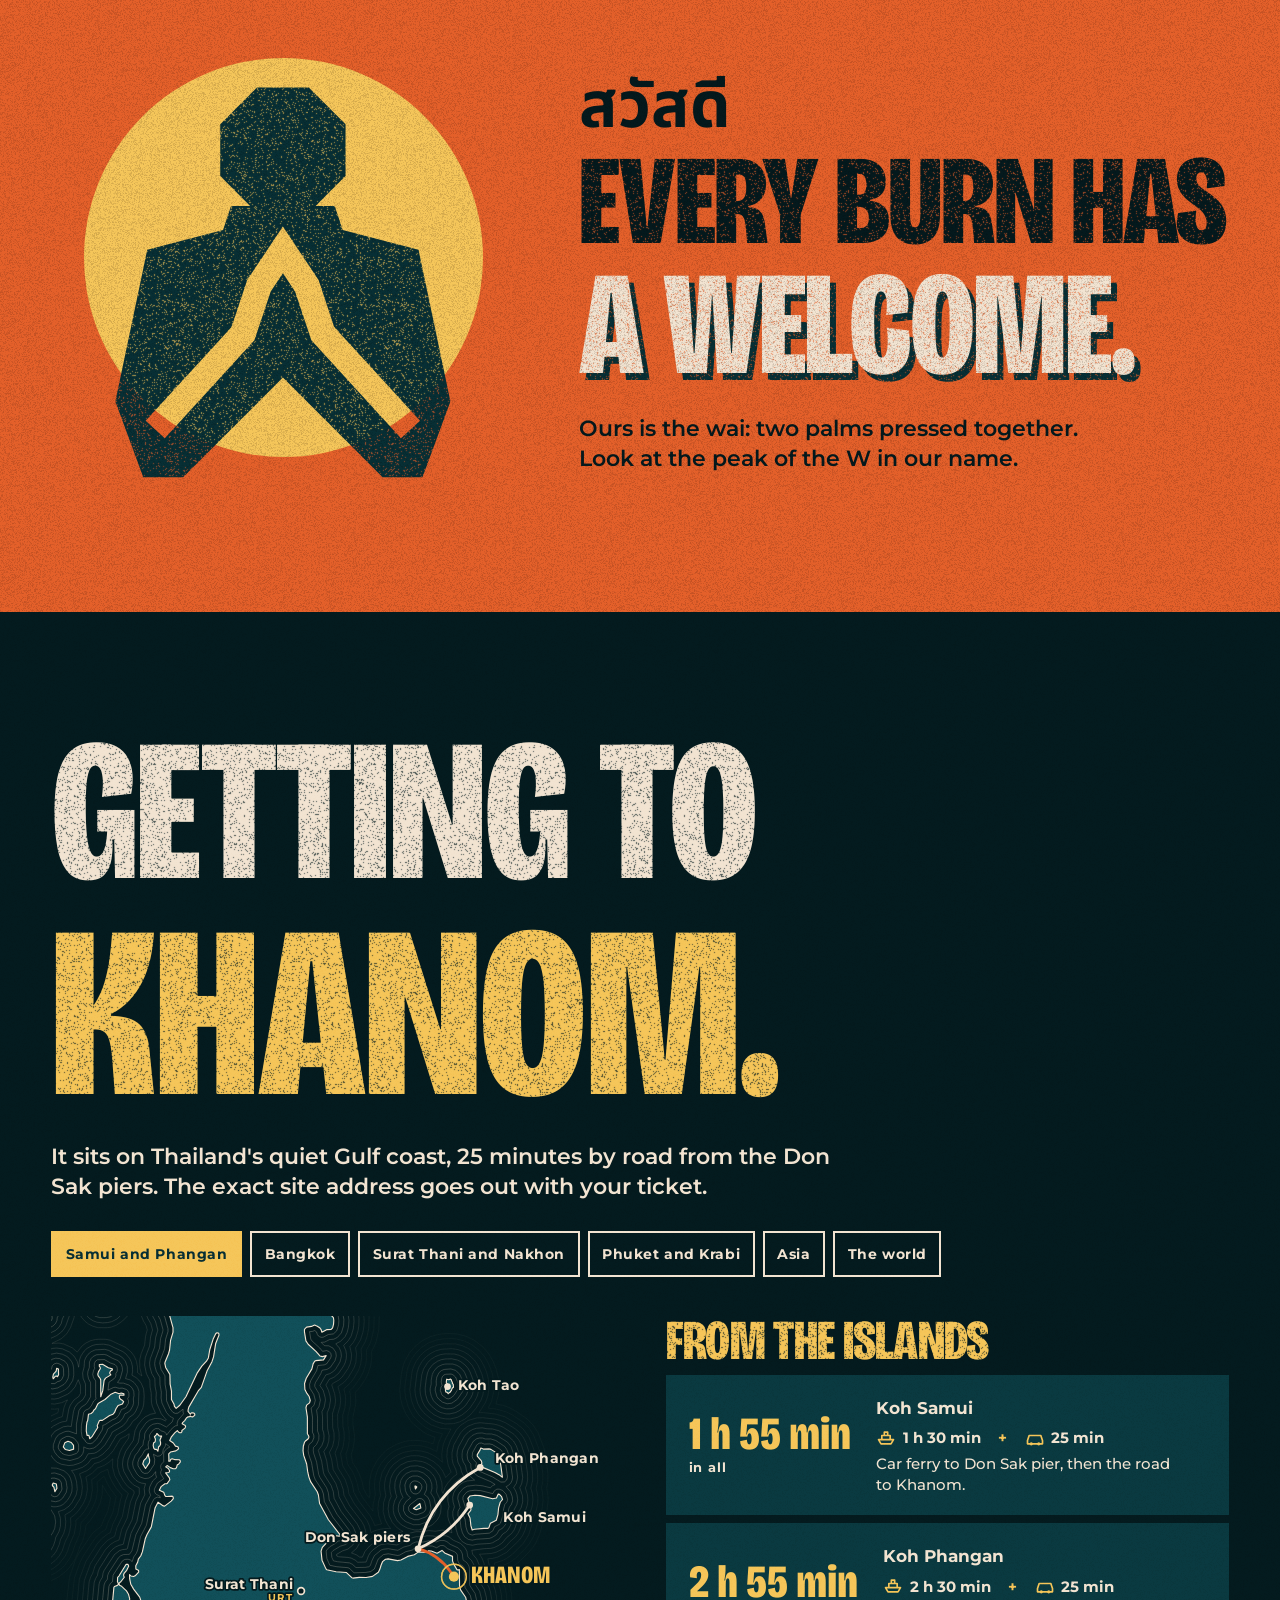
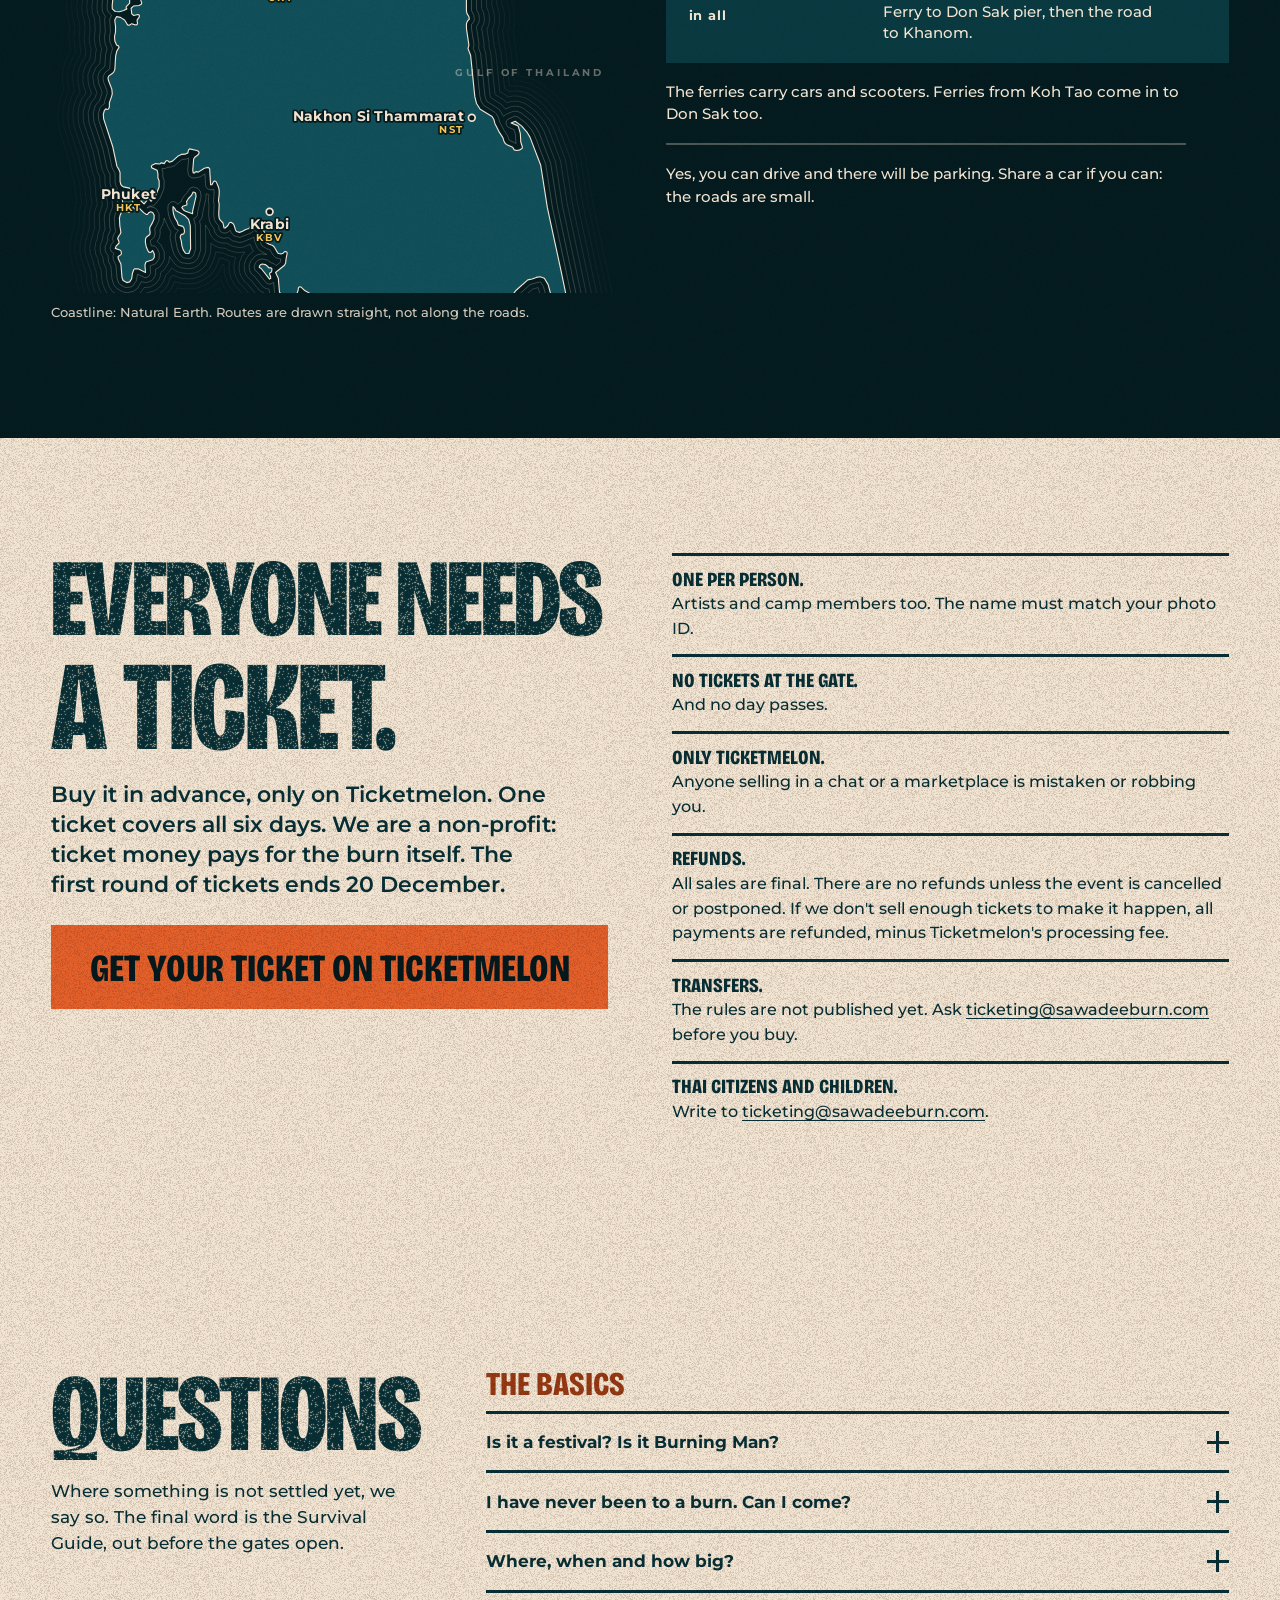
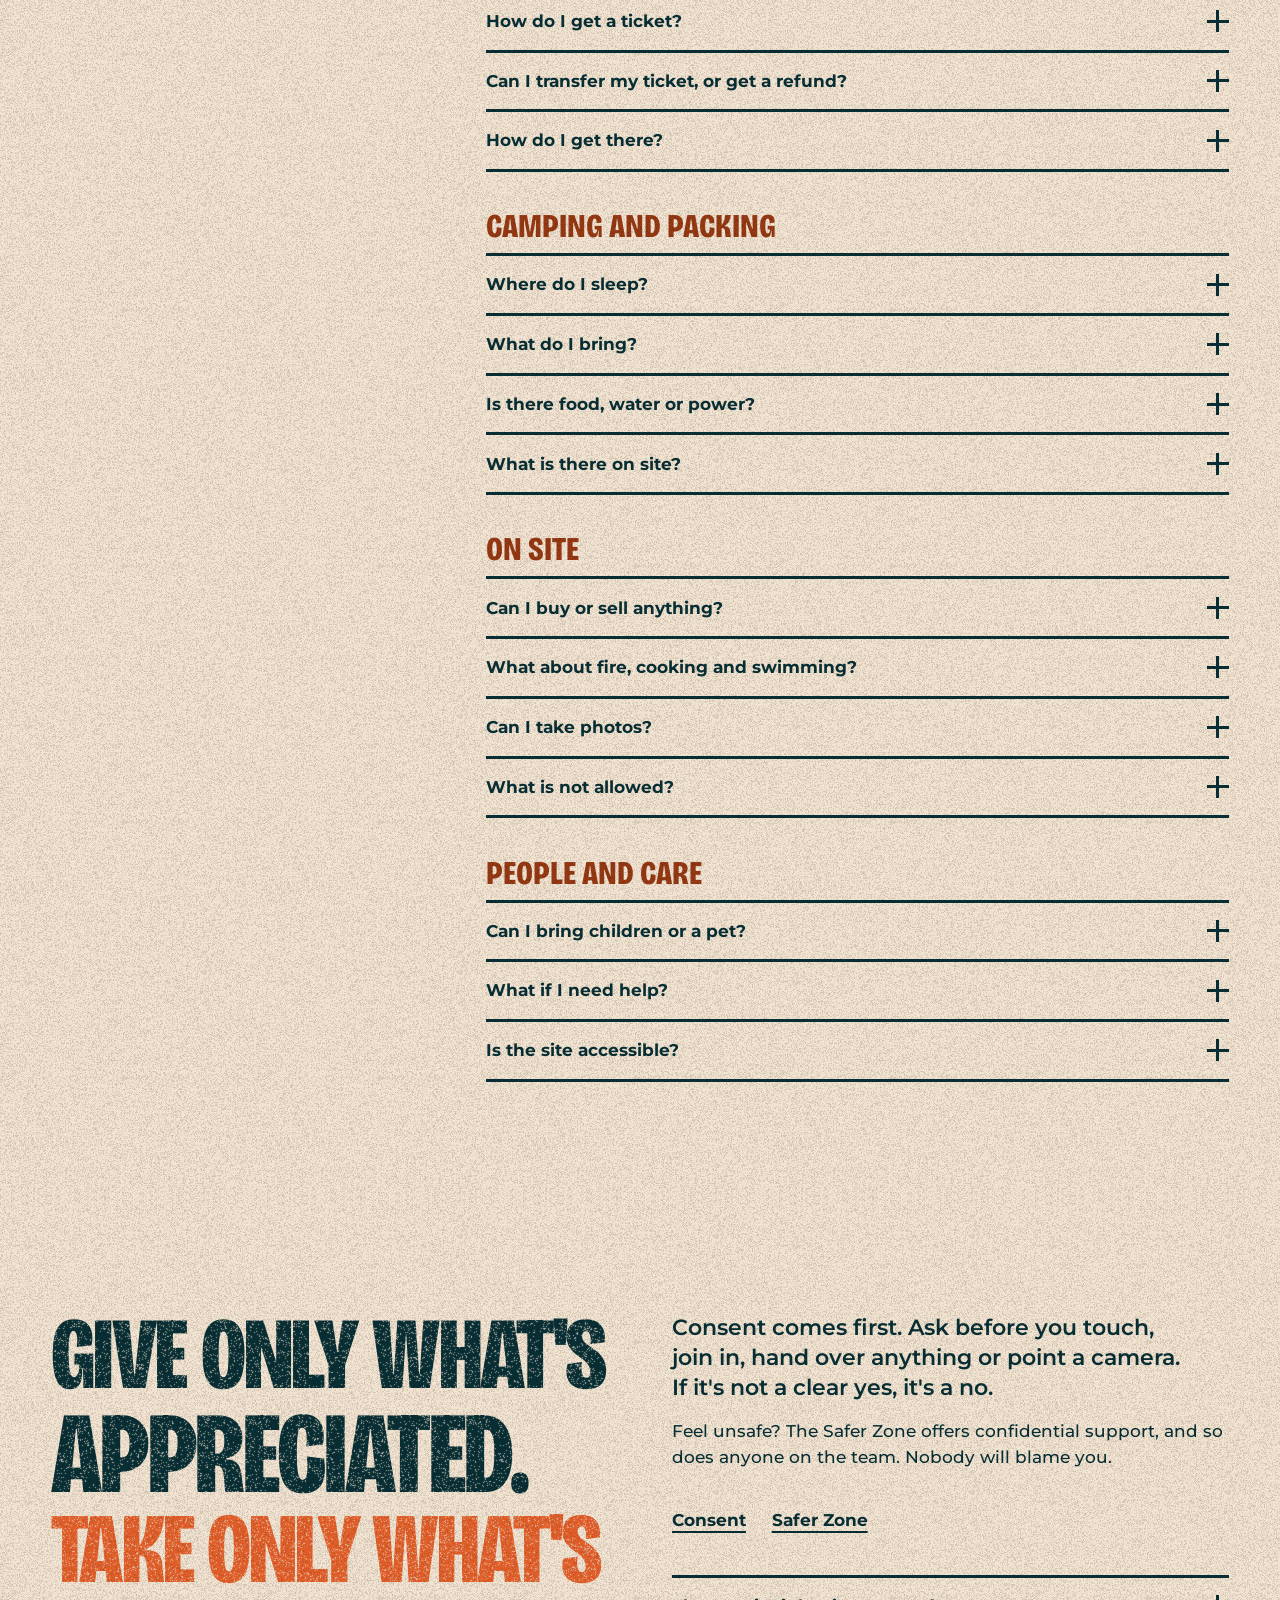
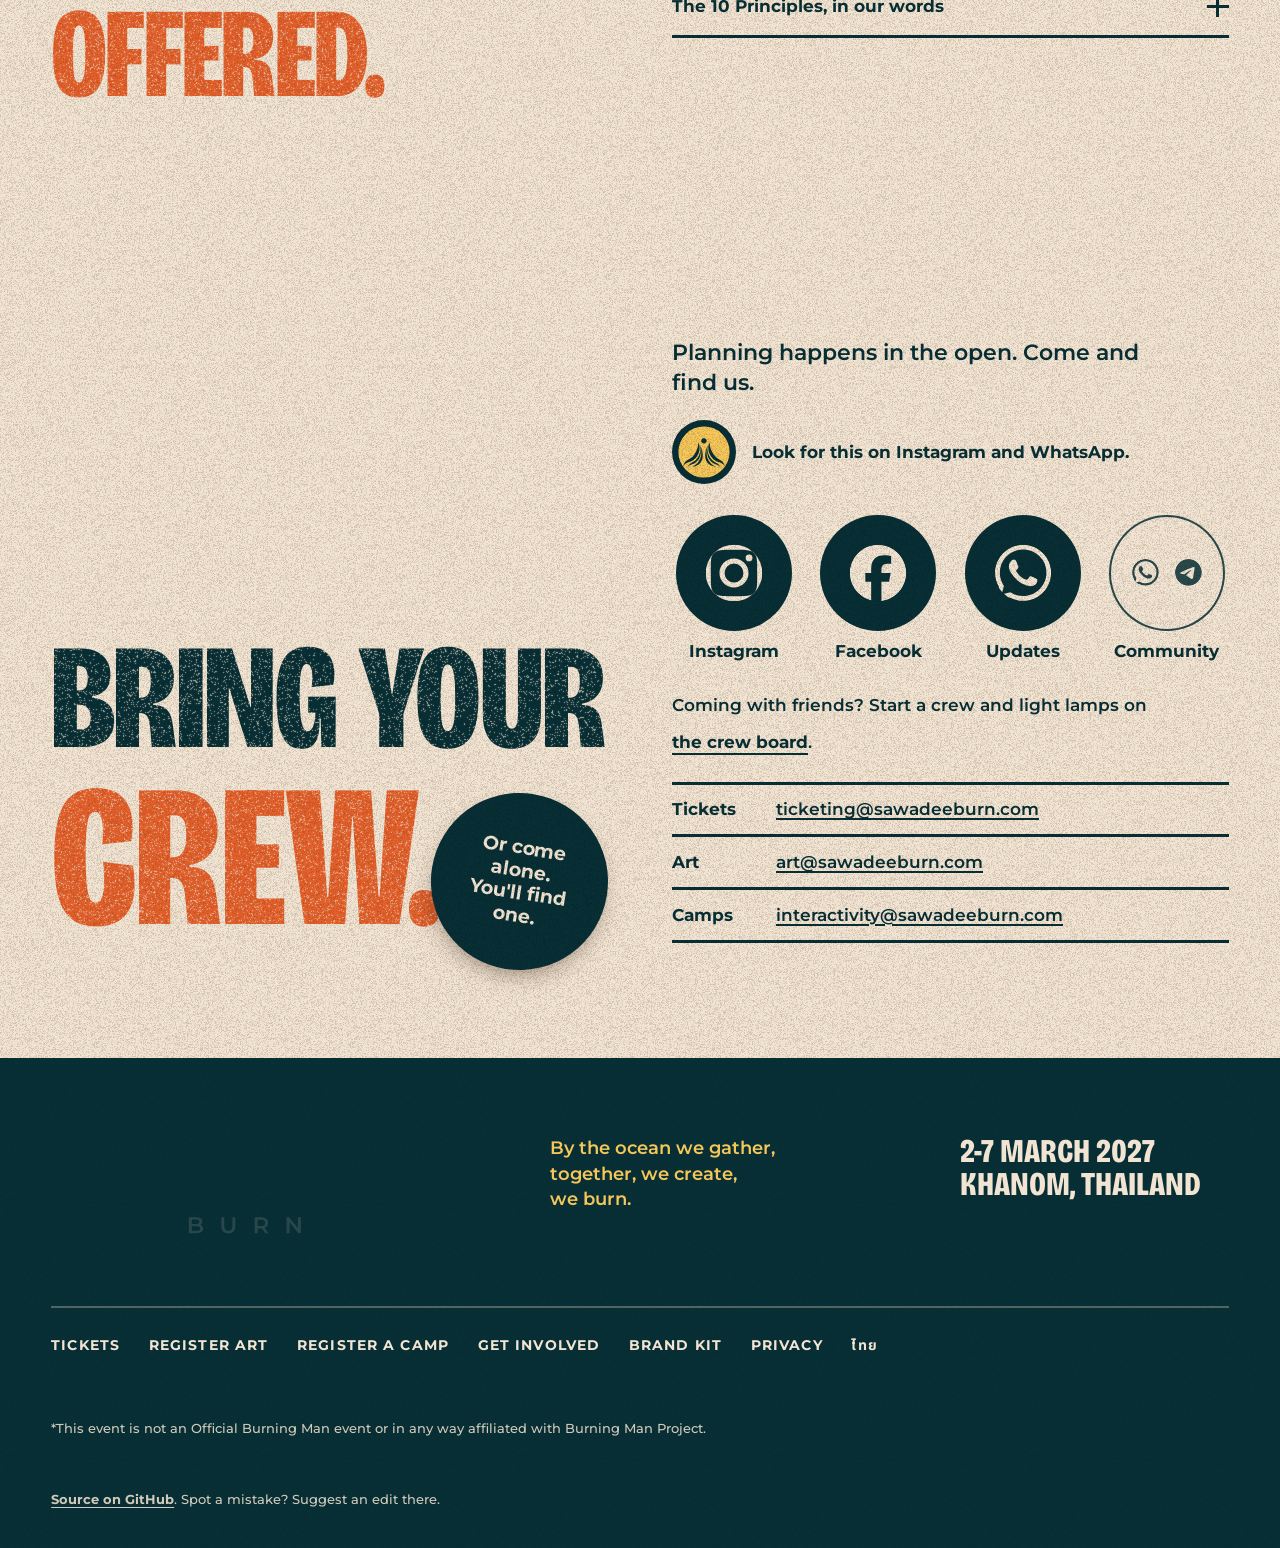
==== commit 24269ee0: "Ticket countdown: one small flame burns the rule over 'Until the burn' from right to left as the fir" ====
--- a/public/index.html
+++ b/public/index.html
@@ -15,7 +15,7 @@
 <link rel="icon" href="favicon.svg" type="image/svg+xml">
 <link rel="preload" href="assets/fonts/bricolage.woff2" as="font" type="font/woff2" crossorigin>
 <link rel="preload" href="assets/fonts/montserrat.woff2" as="font" type="font/woff2" crossorigin>
-<link rel="stylesheet" href="assets/site.css?v=1795766276">
+<link rel="stylesheet" href="assets/site.css?v=1795766875">
 <script>(function(){try{var t=localStorage.getItem('sb-theme');if(t)document.documentElement.dataset.theme=t}catch(e){}document.documentElement.classList.add('js')})()</script>
 </head>
 <body>
@@ -52,8 +52,7 @@
         <div class="count tkt" aria-label="Countdowns">
           <div class="tkt-body">
             <p class="cd" data-from="2026-11-27T00:00:00+07:00" data-to="2026-12-20T23:59:59+07:00"><span class="cd-l">First round of tickets ends 20 December</span><span class="cd-n" aria-hidden="true"></span></p>
-            <p class="cd" data-to="2027-03-02T00:00:00+07:00"><span class="cd-l">Until the burn</span><span class="cd-n" aria-hidden="true"></span></p>
-            <svg class="tkt-burn" aria-hidden="true" hidden><path class="b-char"/><path class="b-halo"/><path class="b-hot"/><path class="b-edge"/><g class="b-emb"></g></svg>
+            <p class="cd" data-to="2027-03-02T00:00:00+07:00"><span class="cd-l">Until the burn</span><span class="cd-n" aria-hidden="true"></span><span class="fuse" aria-hidden="true" hidden><svg viewBox="0 0 20 28"><path class="fl-o" d="M10 27.5C4.6 27.5 1.6 23.6 2.2 18.9 2.8 14.300 7 12.200 7.600 7.300 7.900 4.700 7.300 2.400 6.300.5 12.500 2.700 17.800 9.600 17.800 17.700 17.800 23.400 14.700 27.500 10 27.500Z"/><path class="fl-i" d="M10.4 26.500C7.500 26.500 5.900 24.300 6.400 21.700 6.900 19.300 9.100 18.100 9.600 15 12.300 16.800 14 19.400 13.900 22.200 13.800 24.800 12.500 26.500 10.400 26.500Z"/></svg></span></p>
           </div>
           <a class="tkt-stub" href="https://www.ticketmelon.com/MarkusHouse/SawadeeBurn2027" rel="noopener">Get your ticket<svg viewBox="0 0 40 24" aria-hidden="true"><path d="M0 12h36M26 2l10 10-10 10" fill="none" stroke="currentColor" stroke-width="4"/></svg></a>
         </div>
@@ -259,6 +258,6 @@
 
 <script src="assets/motion/assets.js" defer></script>
 <script src="assets/motion/sawadee-motion.js" defer></script>
-<script src="assets/site.js?v=1795766276" defer></script>
+<script src="assets/site.js?v=1795766875" defer></script>
 </body>
 </html>
--- a/public/assets/site.css
+++ b/public/assets/site.css
@@ -181,7 +181,7 @@
 .tkt .cd:first-child .cd-n b,.tkt .cd[hidden]+.cd .cd-n b{font-family:Bricolage,"Arial Narrow",sans-serif;font-weight:800;font-stretch:75%;font-size:clamp(3.4rem,5.2vw,4.8rem);line-height:.8;letter-spacing:-.01em}
 .tkt .cd:first-child .cd-n small,.tkt .cd[hidden]+.cd .cd-n small{font-weight:700;font-size:.6875rem;line-height:1;letter-spacing:.16em;text-transform:uppercase;color:var(--tk-ink)}
 /* the second count: one quiet line at the foot of the ticket */
-.tkt .cd:first-child:not([hidden])+.cd{display:flex;flex-wrap:wrap;justify-content:space-between;gap:0 1rem;margin-top:.6rem;padding-top:.45rem;border-top:1px solid color-mix(in srgb,currentColor 38%,transparent);font-weight:700;font-size:.8125rem;line-height:1.3}
+.tkt .cd:first-child:not([hidden])+.cd{display:flex;flex-wrap:wrap;justify-content:space-between;gap:0 1rem;margin-top:.75rem;padding-top:.45rem;border-top:1px solid color-mix(in srgb,currentColor 38%,transparent);font-weight:700;font-size:.8125rem;line-height:1.3}
 .tkt .cd:first-child:not([hidden])+.cd .cd-n{display:flex;gap:.7em;font-variant-numeric:tabular-nums}
 .tkt .cd:first-child:not([hidden])+.cd .cd-n i:nth-child(n+3){display:none}
 .tkt .cd:first-child:not([hidden])+.cd .cd-n small{font-size:1em;margin-left:.3em}
@@ -195,28 +195,22 @@
 .tkt-stub:hover{transform:translateY(3px) rotate(1.4deg)}
 .tkt-stub:hover svg{transform:translateX(4px)}
 .hero .tkt+.hero-actions{margin-top:clamp(8px,1vw,14px)}
-/* time is burning: the first round's ticket chars from its right edge to the left as the round runs down (site.js draws it).
-   The burnt part sits under the words, so the numbers stay readable. The symbol stamp keeps well away from it. */
-.tkt{--char:#03171B;--scorch:var(--tang)}
-:root[data-theme="dark"] .tkt{--char:#D6B193;--scorch:var(--rust)}
-@media (prefers-color-scheme:dark){:root:not([data-theme="light"]) .tkt{--char:#D6B193;--scorch:var(--rust)}}
-.tkt-body{position:relative}
-.tkt-body .cd{position:relative;z-index:1}
-.tkt-burn{position:absolute;inset:0;width:100%;height:100%;overflow:hidden;pointer-events:none;
-  -webkit-mask:radial-gradient(circle var(--notch) at 0 100%,#0000 97%,#000) left/51% 100% no-repeat,radial-gradient(circle var(--notch) at 100% 100%,#0000 97%,#000) right/51% 100% no-repeat;
-  mask:radial-gradient(circle var(--notch) at 0 100%,#0000 97%,#000) left/51% 100% no-repeat,radial-gradient(circle var(--notch) at 100% 100%,#0000 97%,#000) right/51% 100% no-repeat}
-.tkt-burn[hidden]{display:none}
-.b-char{fill:var(--char)}
-.b-halo{fill:var(--scorch)}
-.b-hot{fill:none;stroke:var(--tang);stroke-width:5;stroke-linejoin:round}
-.b-edge{fill:none;stroke:var(--gold);stroke-width:2;stroke-linejoin:round}
-.b-emb circle{fill:var(--gold)}
-.b-emb circle:nth-child(odd){fill:var(--tang)}
-.js .b-edge{animation:glow 2.6s steps(1) infinite}
-.js .b-emb circle{animation:ember 3.4s ease-in-out infinite;animation-delay:calc(var(--k) * -.83s)}
-@keyframes glow{0%,100%{opacity:1}23%{opacity:.72}31%{opacity:1}58%{opacity:.82}66%{opacity:1}84%{opacity:.6}89%{opacity:1}}
-@keyframes ember{0%,100%{opacity:.25}45%{opacity:1}60%{opacity:.7}}
-@media (min-width:901px){.hero .s-hero{left:auto;right:-1.4em;top:-3.4em;--r:9deg}}
+/* the fuse: the rule over "Until the burn" burns from right to left as the first round runs down, one small flame at its end.
+   site.js sets --p (time used, 0 to 1) and shows it; no flame without it, and none once the first round is over */
+.tkt .cd{position:relative}
+.fuse{position:absolute;left:0;right:0;top:-1px;height:1px;pointer-events:none;--x:calc((1 - var(--p,0)) * 100%)}
+.fuse[hidden]{display:none}
+.tkt .cd:first-child:not([hidden])+.cd:has(.fuse:not([hidden])){border-top-color:transparent}
+.fuse::before{content:"";position:absolute;left:0;top:0;height:1px;width:var(--x);background:color-mix(in srgb,currentColor 38%,transparent)}
+.fuse::after{content:"";position:absolute;left:calc(var(--x) + 10px);top:-.5px;width:min(46px,calc(100% - var(--x) - 10px));height:2px;background:radial-gradient(circle 1px,var(--tang) 95%,#0000) 0 0/8px 2px repeat-x;-webkit-mask:linear-gradient(90deg,#000,#0000);mask:linear-gradient(90deg,#000,#0000)}
+.fuse svg{position:absolute;left:var(--x);bottom:-4px;width:14px;height:19.6px;margin-left:-7px;overflow:visible}
+.fl-o{fill:var(--tang)}
+.fl-i{fill:var(--gold);transform:translate(.9px,-.5px)}
+.fl-o,.fl-i{transform-box:fill-box;transform-origin:50% 100%}
+.js .fl-o{animation:flame 2.8s ease-in-out infinite}
+.js .fl-i{animation:flame-in 2.1s ease-in-out infinite}
+@keyframes flame{0%,100%{transform:none}30%{transform:scaleY(1.07) skewX(-3deg)}55%{transform:scaleY(.95) skewX(2deg)}80%{transform:scaleY(1.04) skewX(-1.5deg)}}
+@keyframes flame-in{0%,100%{transform:translate(.9px,-.5px)}40%{transform:translate(.5px,-.5px) scaleY(.88)}70%{transform:translate(1.1px,-.5px) scaleY(1.08)}}
 @media (max-width:900px){.tkt{max-width:30rem}.tkt .cd:first-child .cd-n b,.tkt .cd[hidden]+.cd .cd-n b{font-size:clamp(3.4rem,17vw,4.8rem)}}
 /* the hero's one moment: the two plates are pulled, then the tangerine plate slides into register */
 .js .plate{animation:pull .9s var(--ease) both}
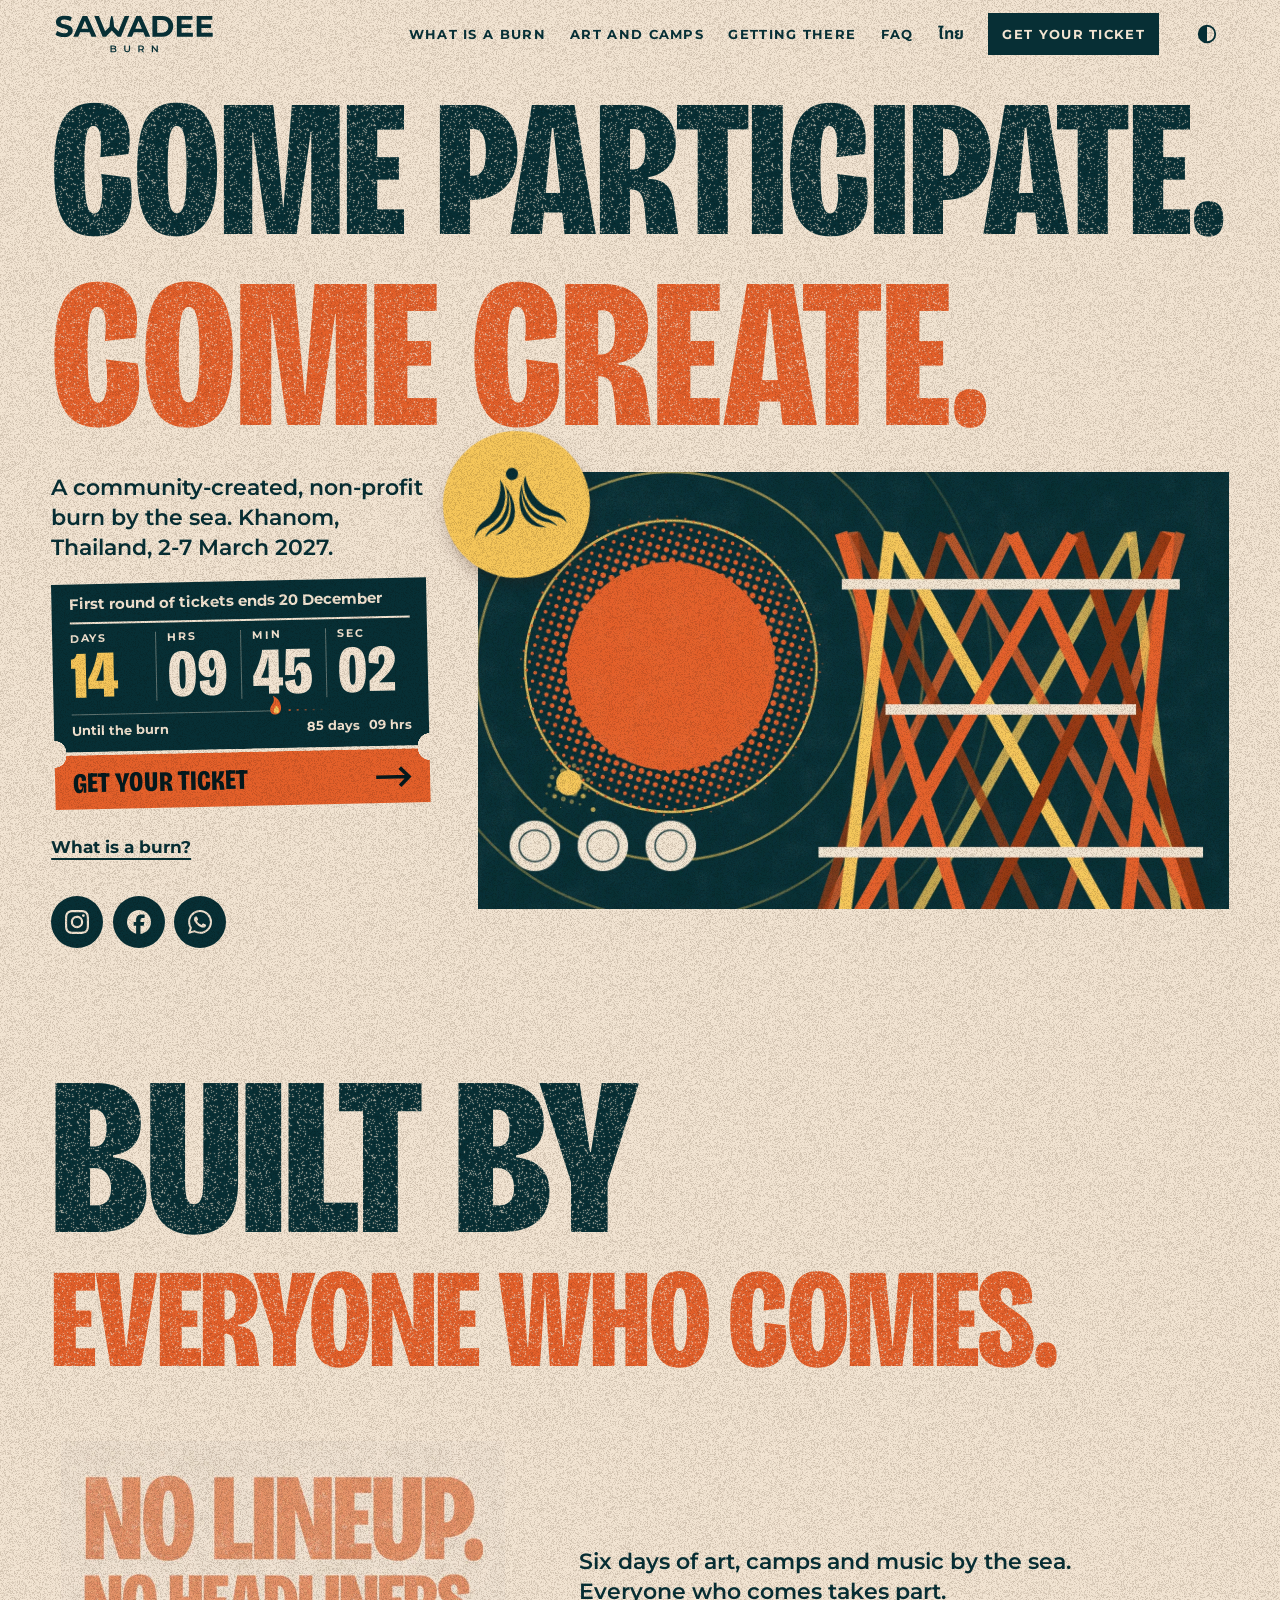
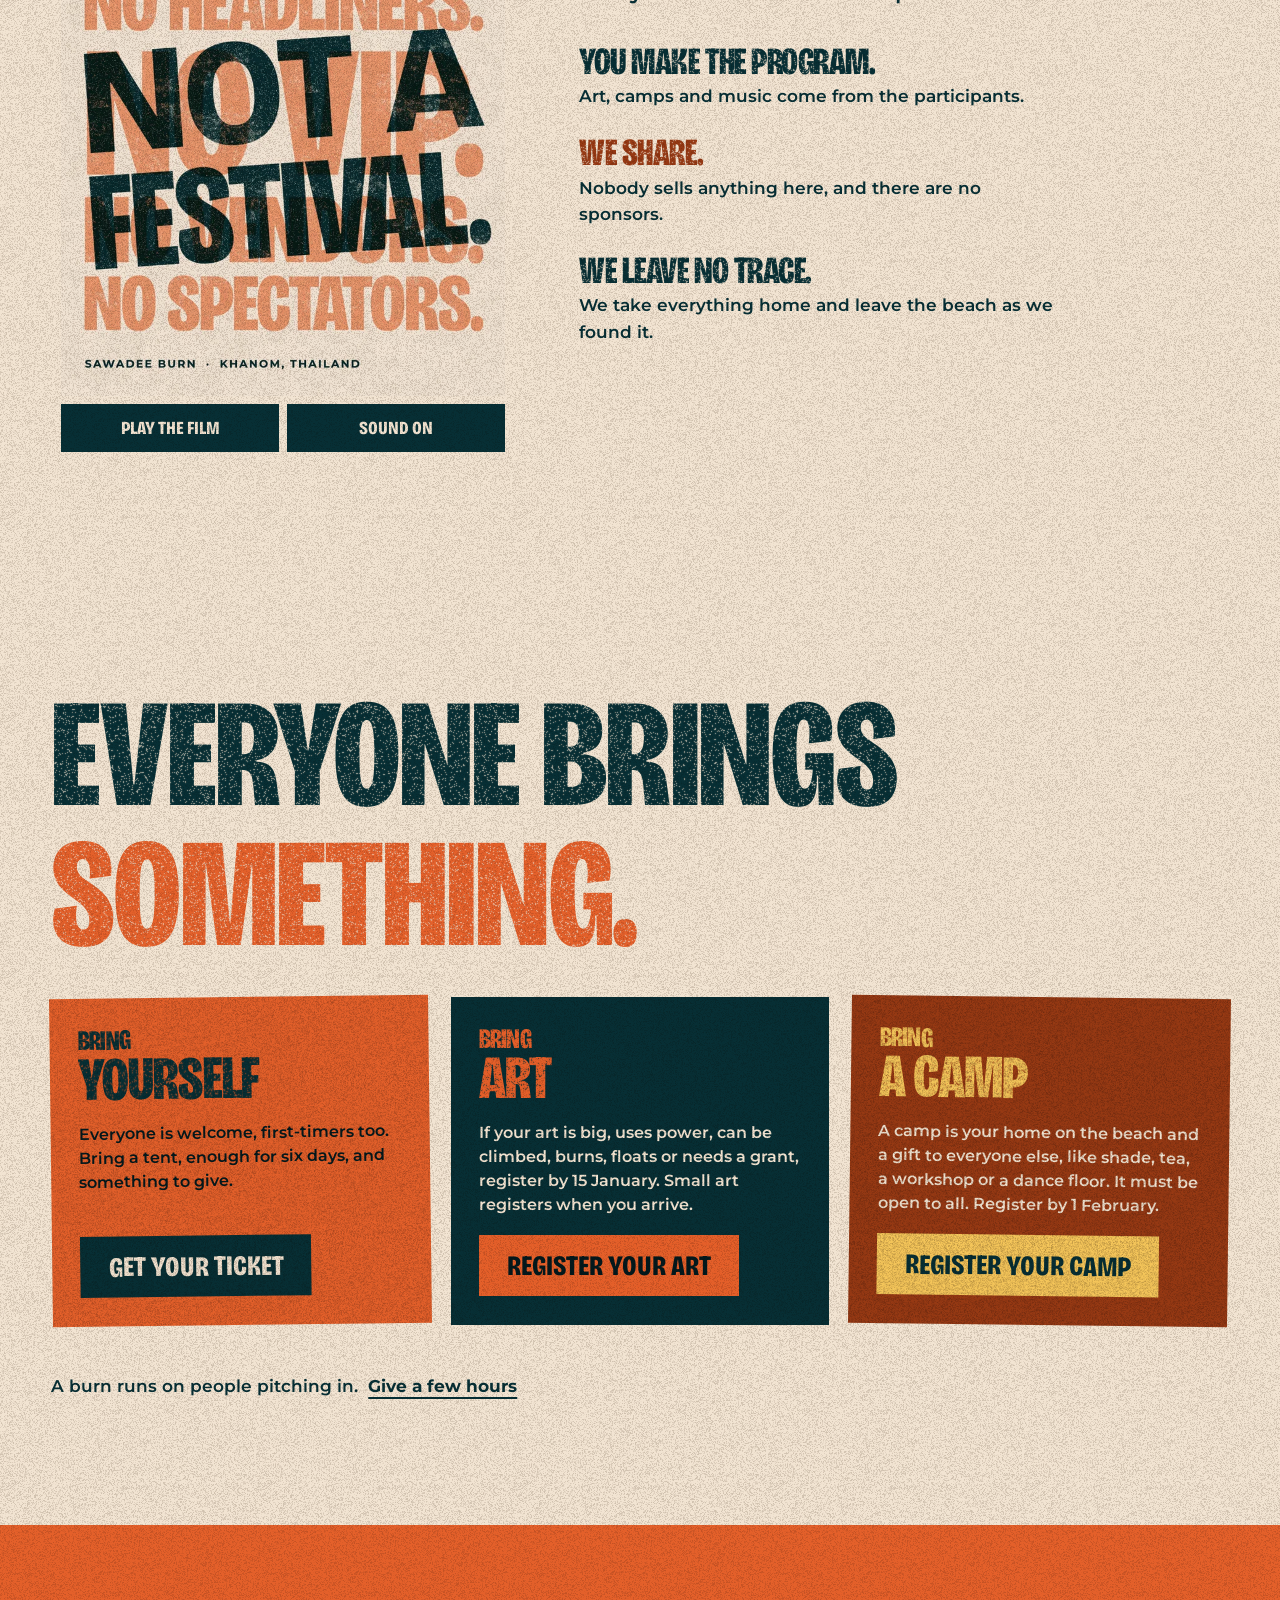
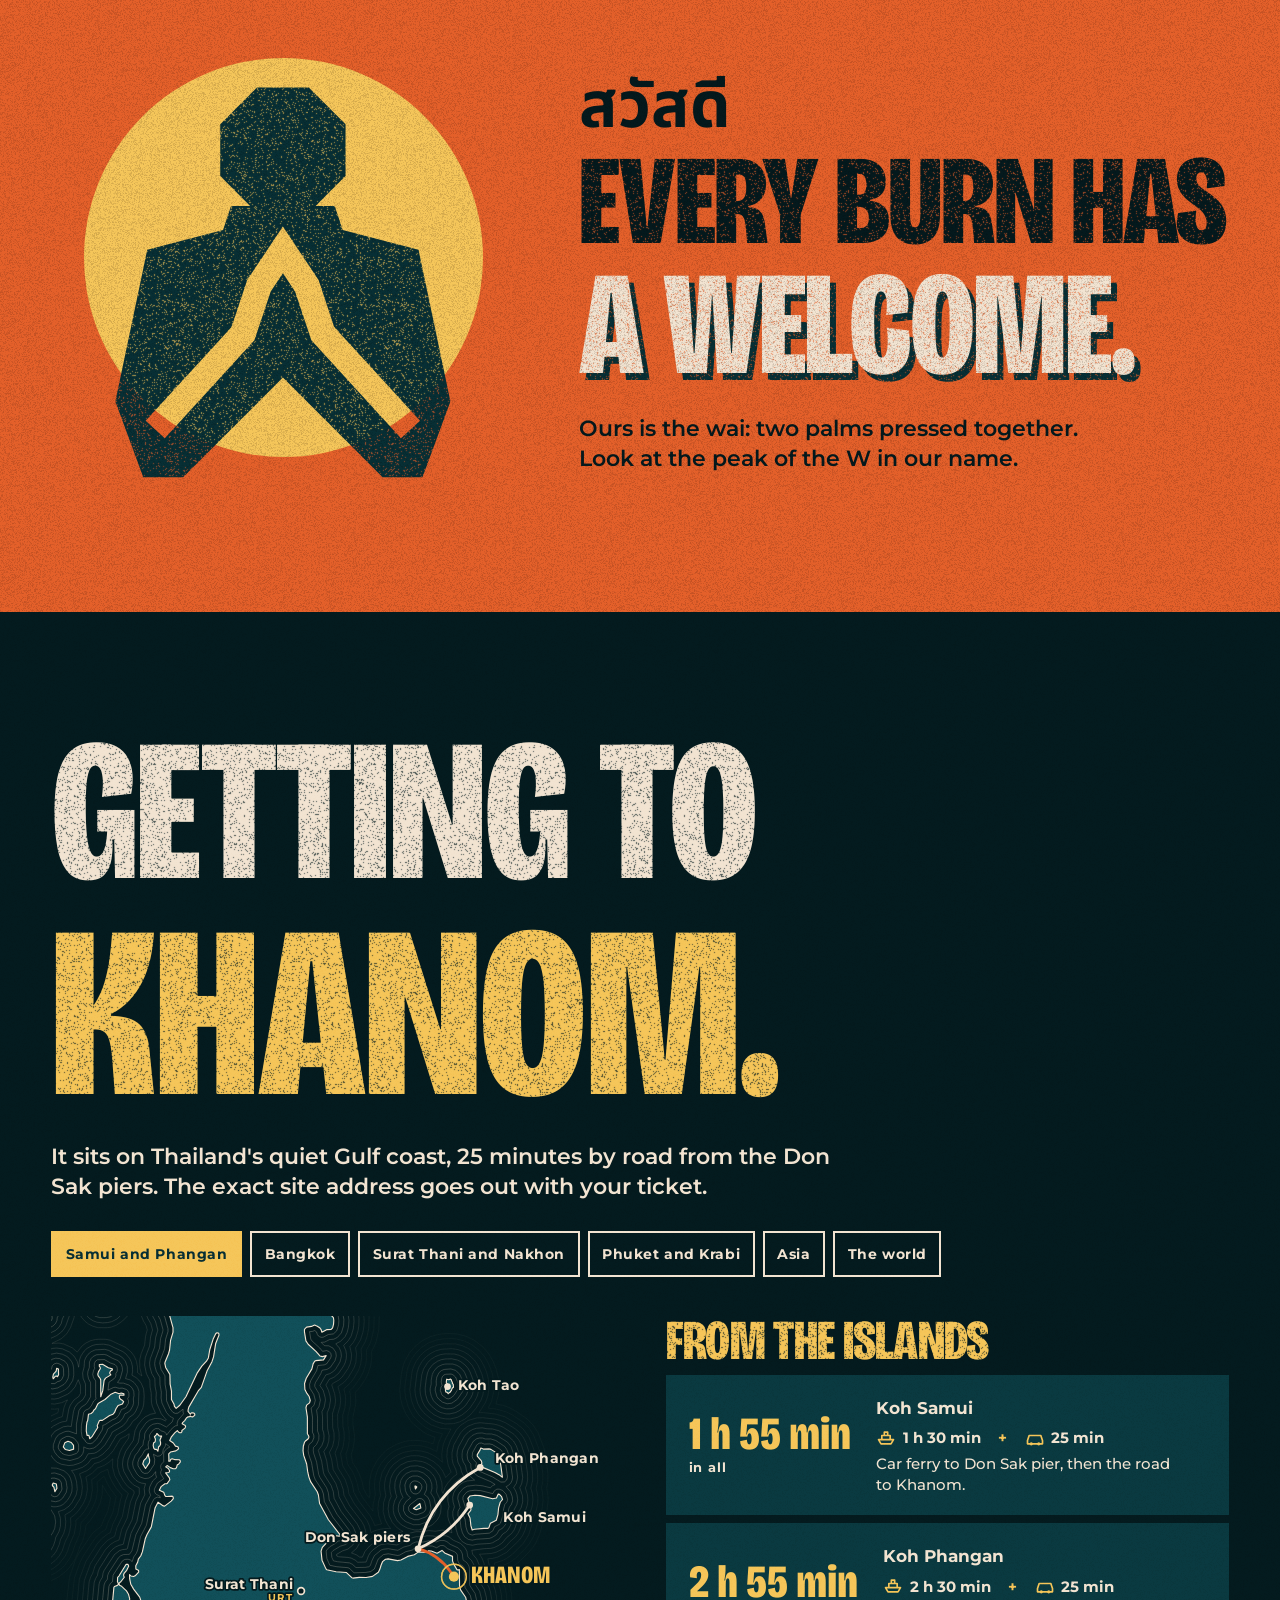
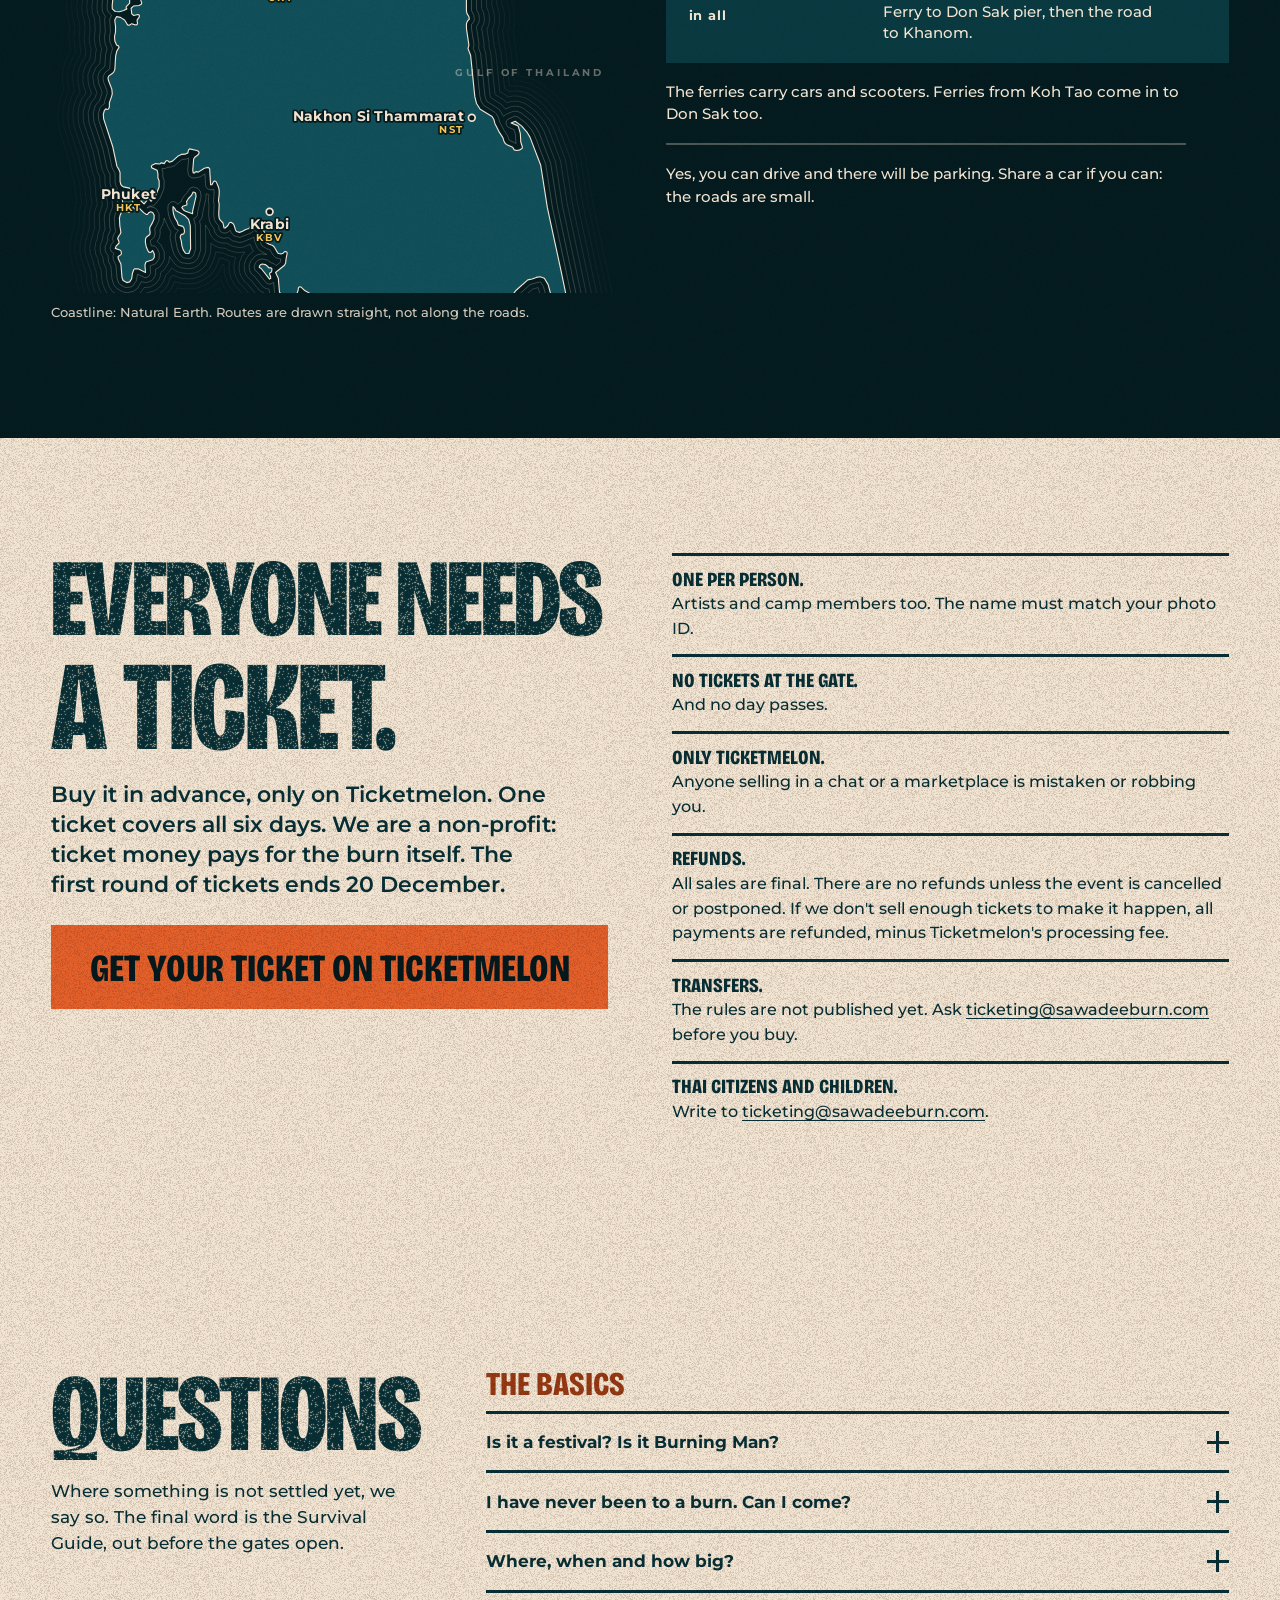
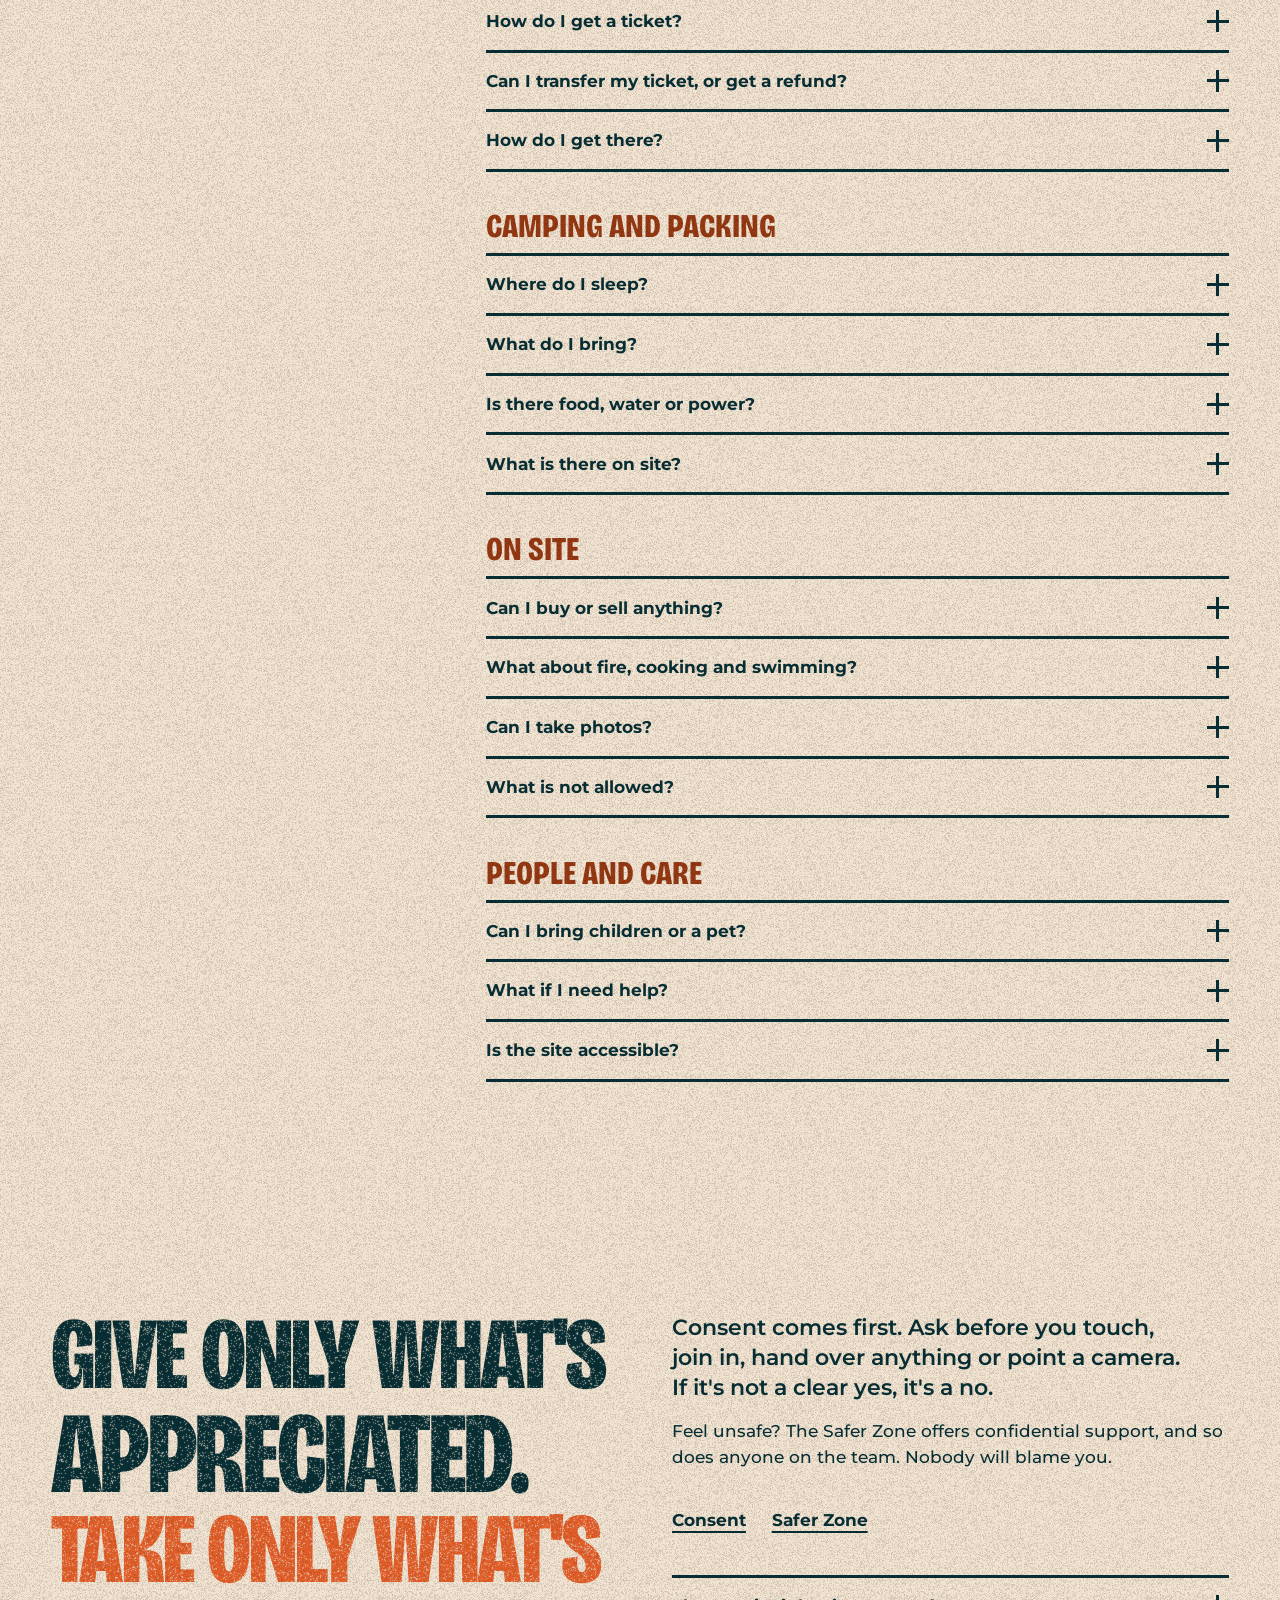
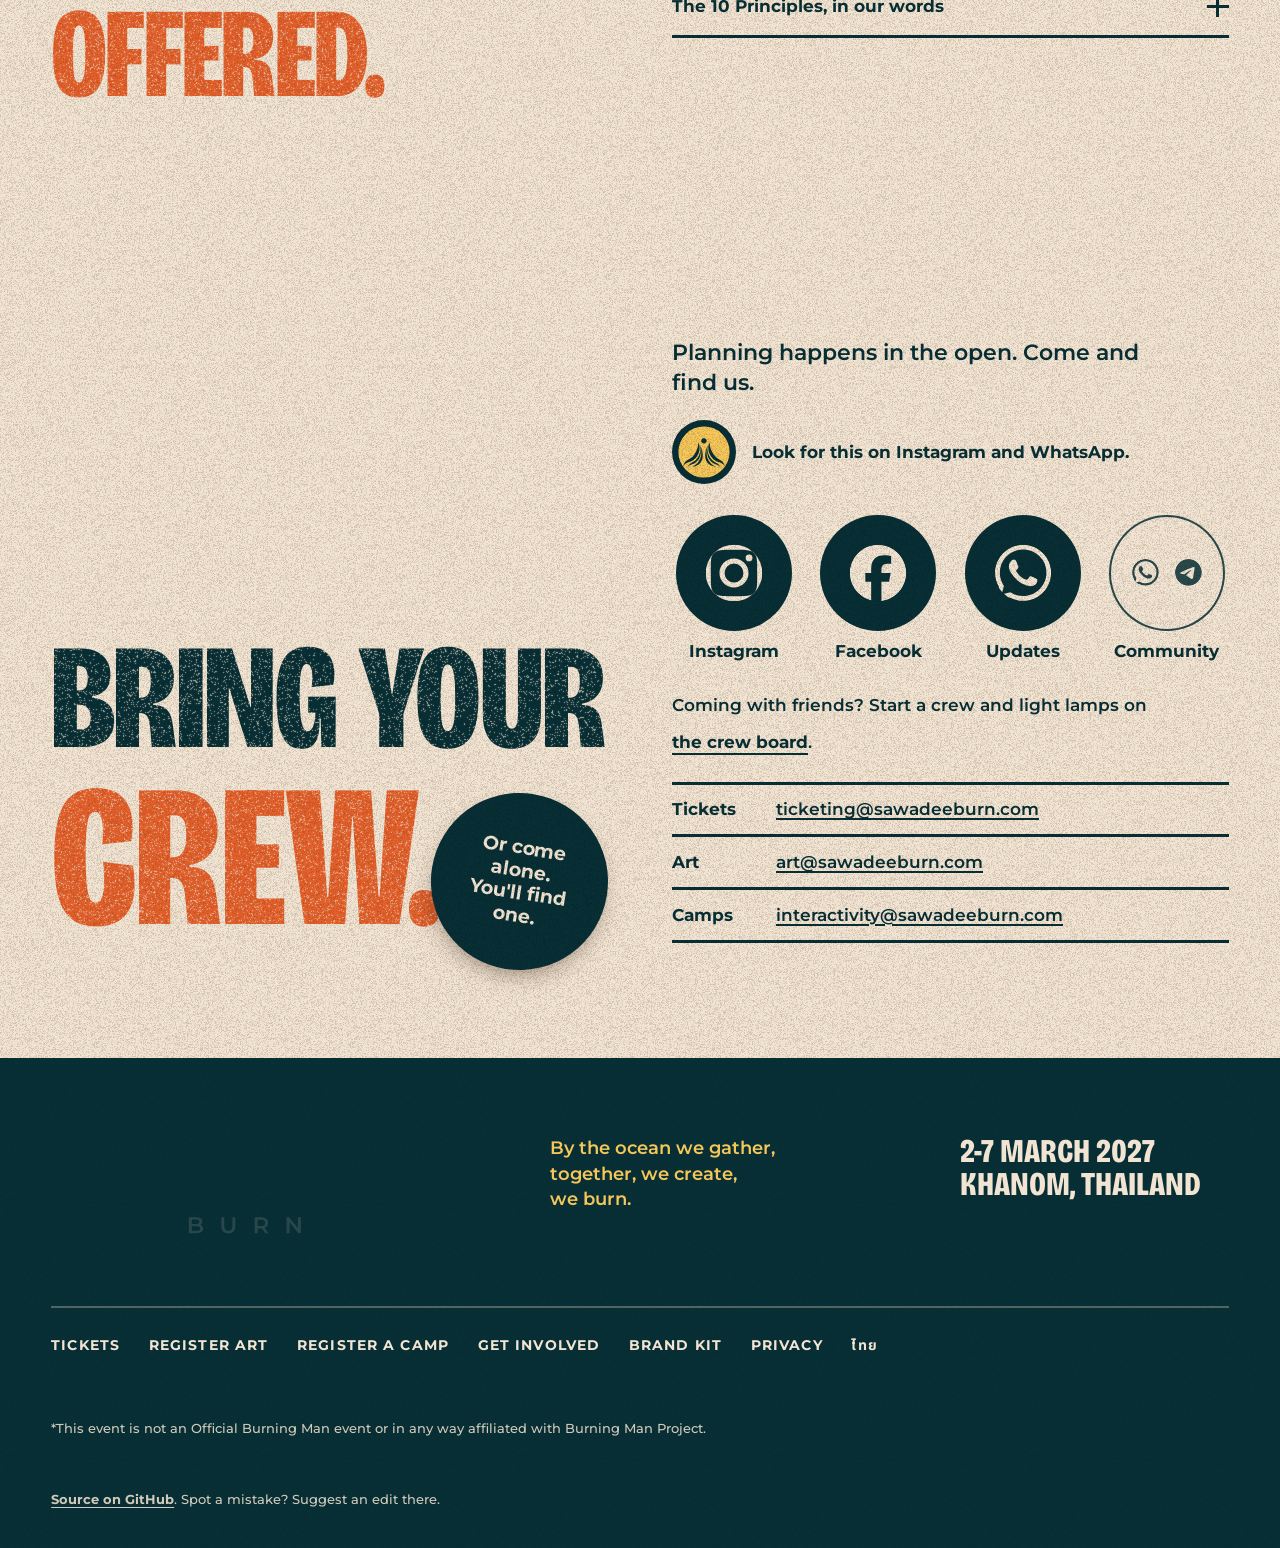
==== commit f056fbbc: "Link preview: new v3 share image (symbol stamp + W name, no dates), absolute og:image with size, og:" ====
--- a/public/index.html
+++ b/public/index.html
@@ -8,14 +8,20 @@
 <meta name="description" content="A community-created, non-profit burn by the sea. 2-7 March 2027, Khanom, Thailand. Come participate. Come create.">
 <meta property="og:title" content="SaWadee Burn · 2-7 March 2027 · Khanom, Thailand">
 <meta property="og:description" content="A community-created, non-profit burn by the sea. Come participate. Come create.">
-<meta property="og:image" content="assets/img/share.jpg?v=naf2">
+<meta property="og:image" content="https://sawadee-burn-site.pages.dev/assets/img/share.jpg?v=v3">
+<meta property="og:image:width" content="1200">
+<meta property="og:image:height" content="630">
+<meta property="og:image:alt" content="SaWadee Burn: Come participate. Come create. Khanom, Thailand.">
+<meta property="og:url" content="https://sawadee-burn-site.pages.dev/">
+<meta property="og:site_name" content="SaWadee Burn">
 <meta property="og:type" content="website">
+<meta name="twitter:card" content="summary_large_image">
 <meta name="theme-color" content="#F2E4D2" media="(prefers-color-scheme: light)">
 <meta name="theme-color" content="#041B1F" media="(prefers-color-scheme: dark)">
 <link rel="icon" href="favicon.svg" type="image/svg+xml">
 <link rel="preload" href="assets/fonts/bricolage.woff2" as="font" type="font/woff2" crossorigin>
 <link rel="preload" href="assets/fonts/montserrat.woff2" as="font" type="font/woff2" crossorigin>
-<link rel="stylesheet" href="assets/site.css?v=1795766875">
+<link rel="stylesheet" href="assets/site.css?v=1795768540">
 <script>(function(){try{var t=localStorage.getItem('sb-theme');if(t)document.documentElement.dataset.theme=t}catch(e){}document.documentElement.classList.add('js')})()</script>
 </head>
 <body>
@@ -258,6 +264,6 @@
 
 <script src="assets/motion/assets.js" defer></script>
 <script src="assets/motion/sawadee-motion.js" defer></script>
-<script src="assets/site.js?v=1795766875" defer></script>
+<script src="assets/site.js?v=1795768540" defer></script>
 </body>
 </html>
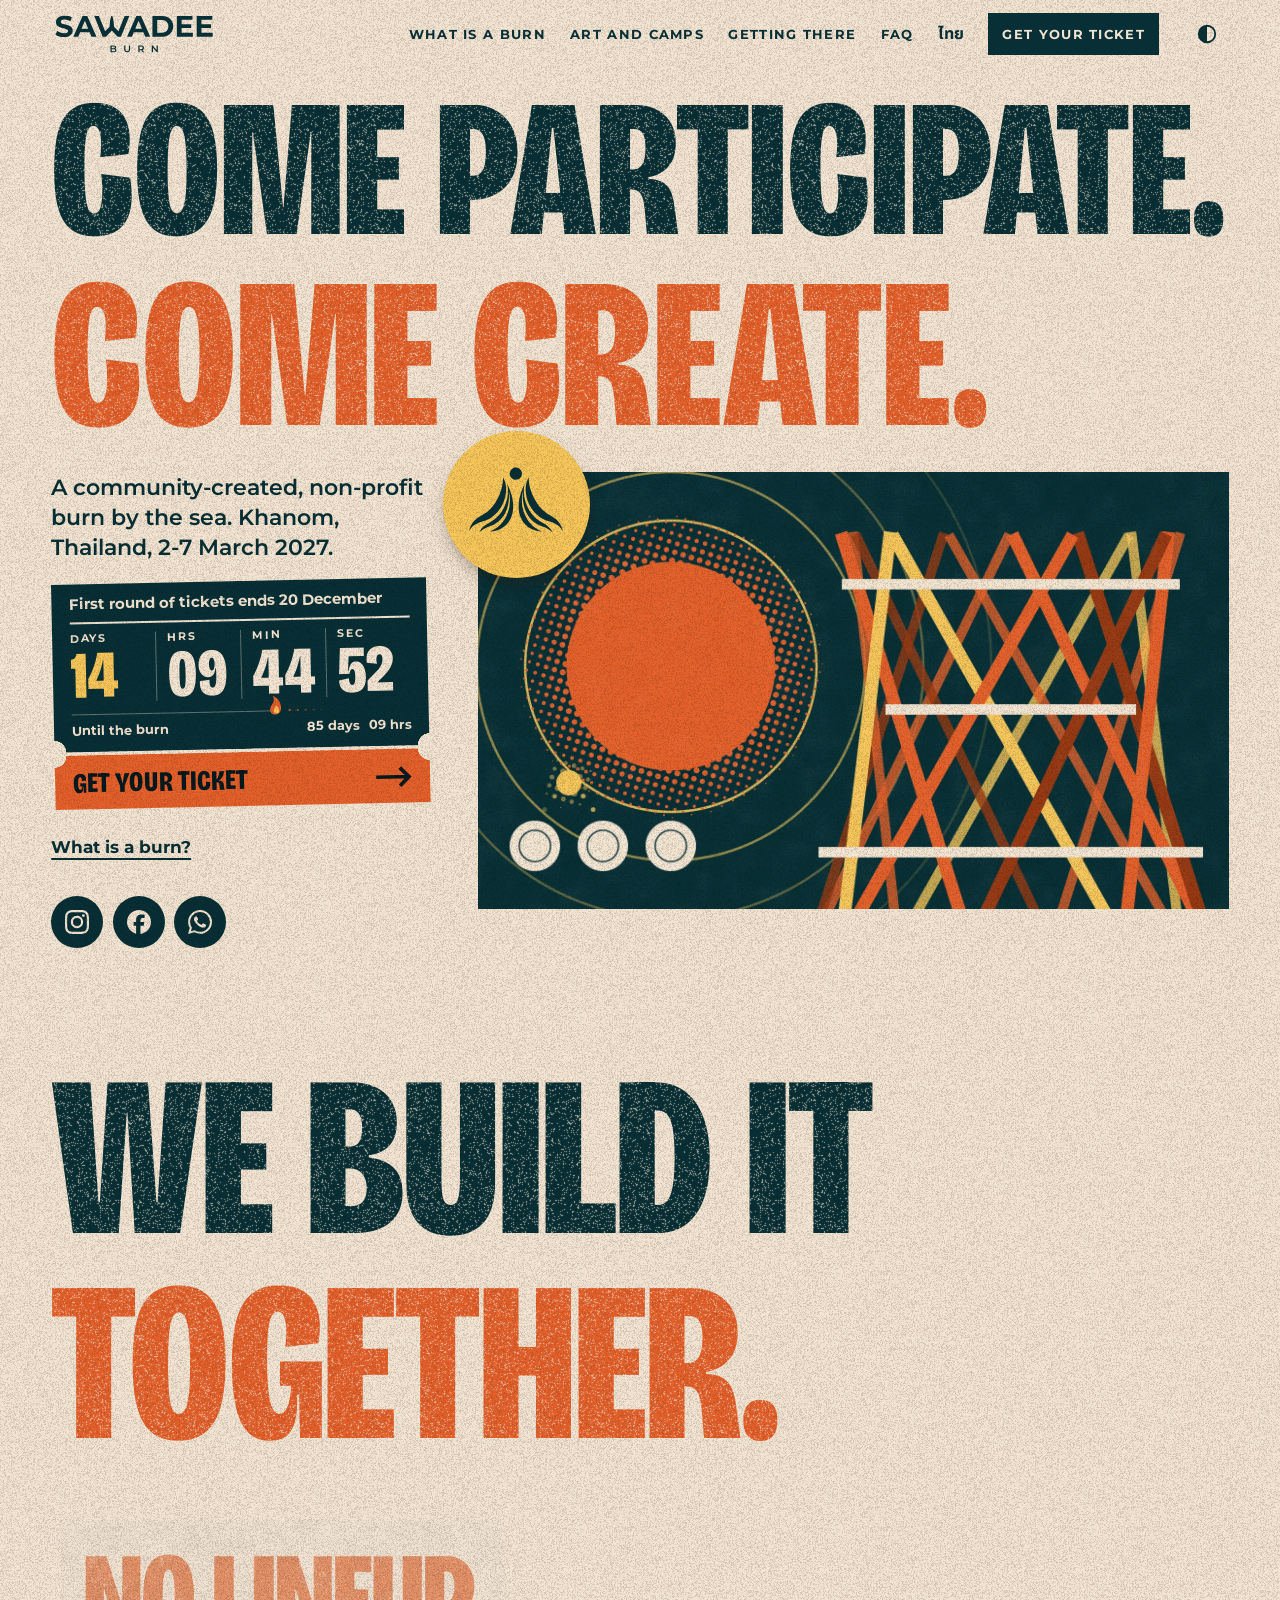
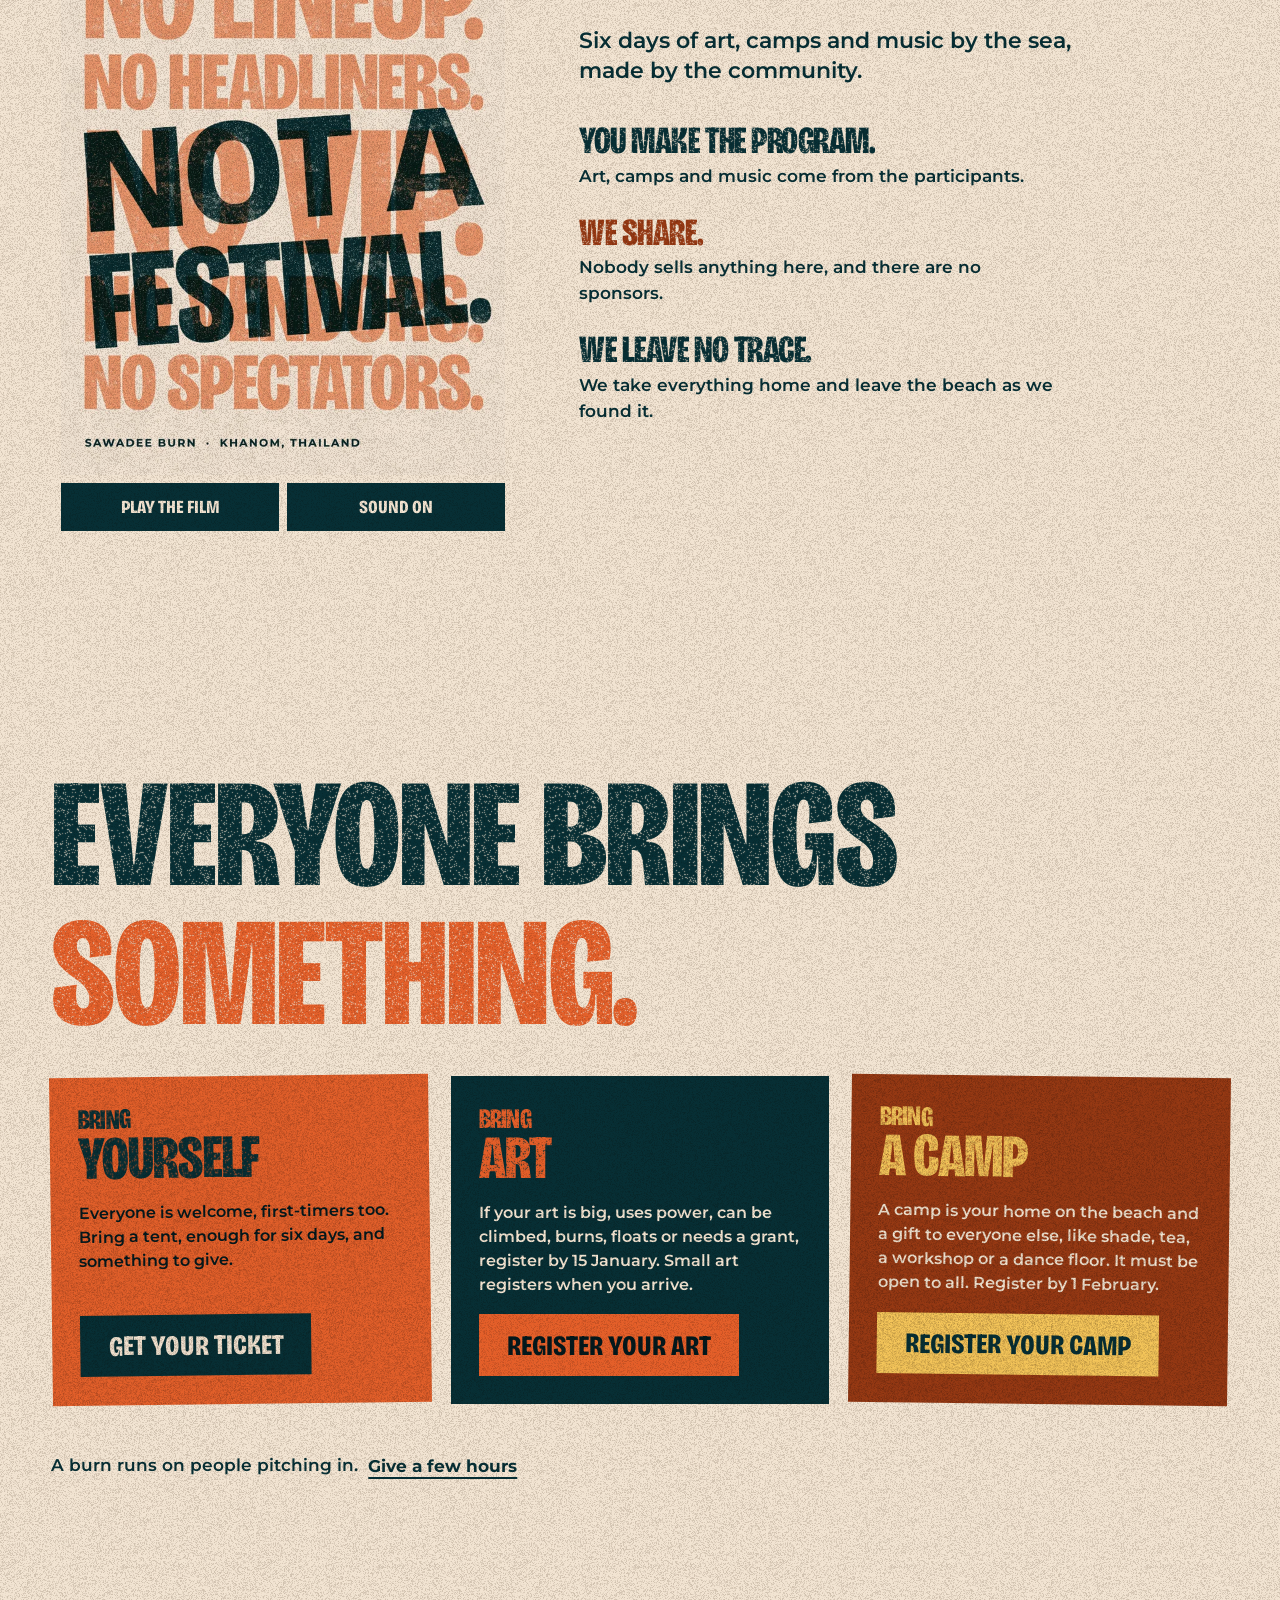
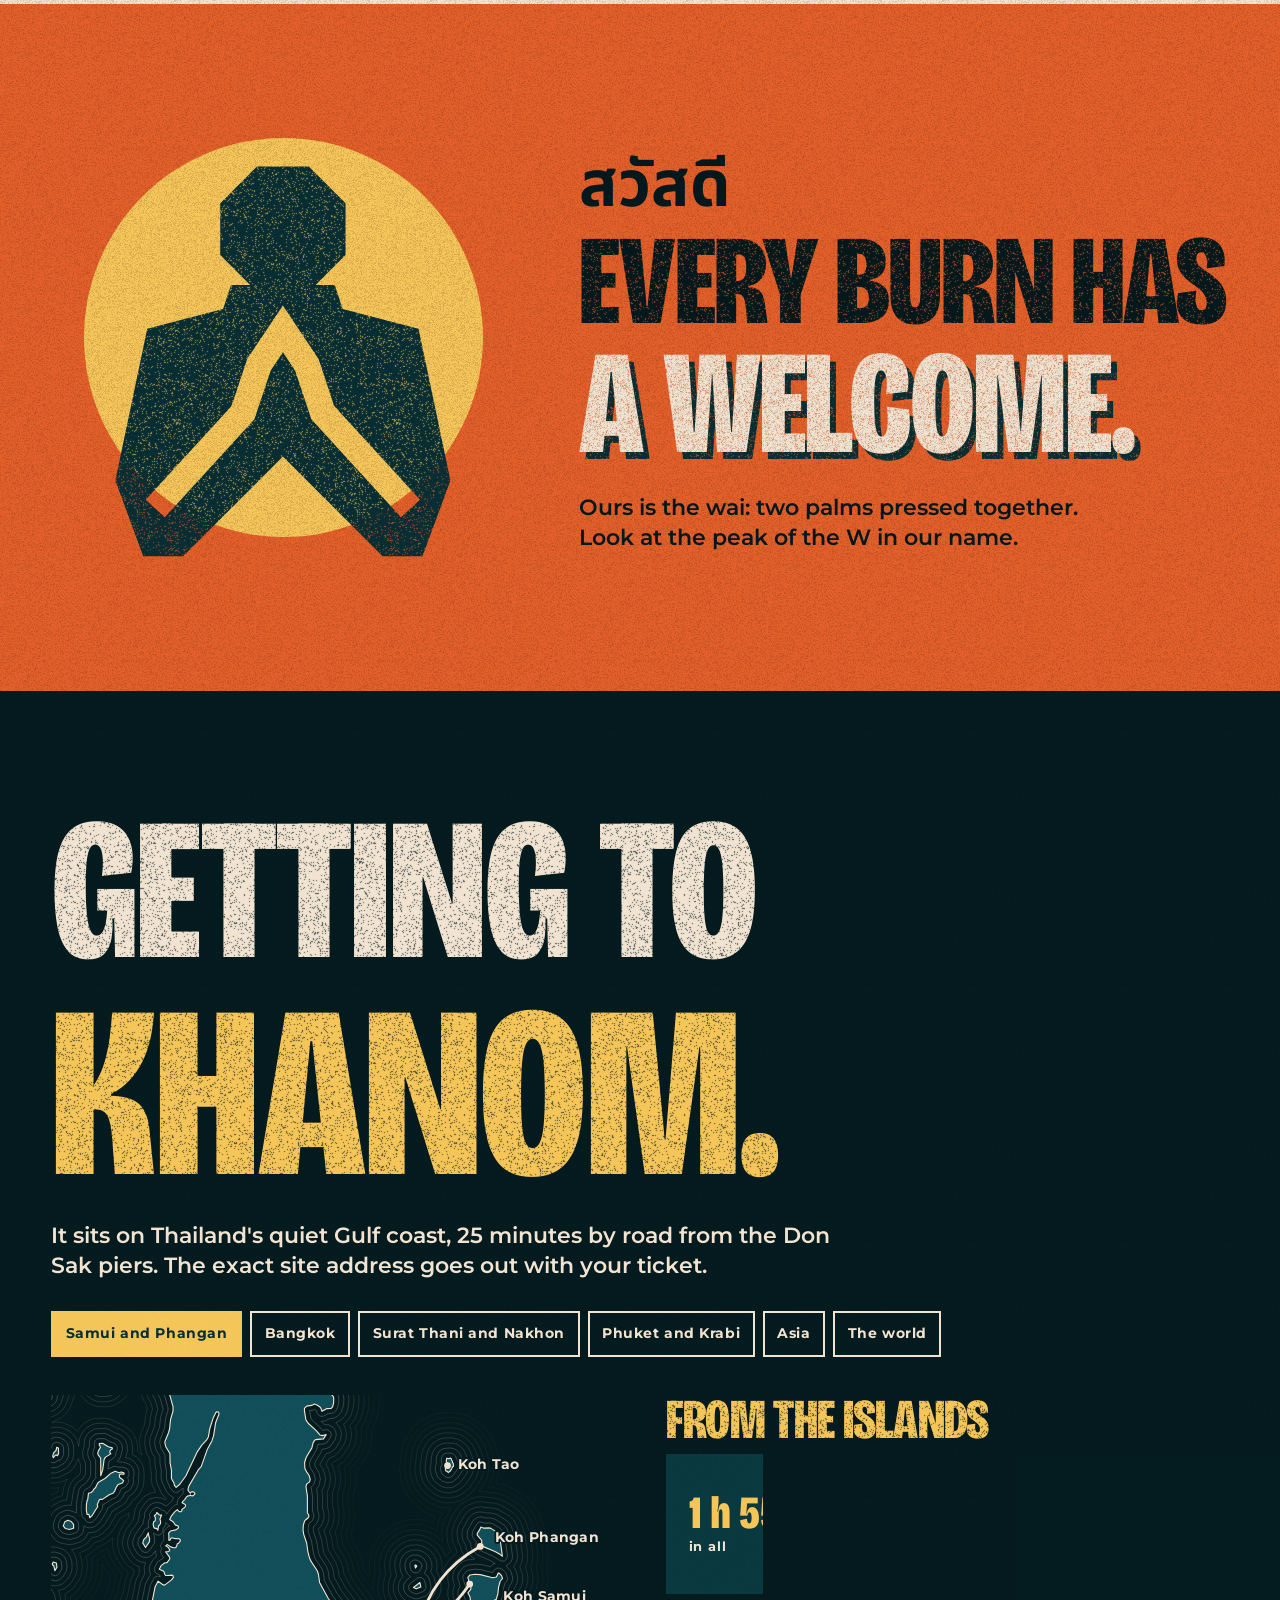
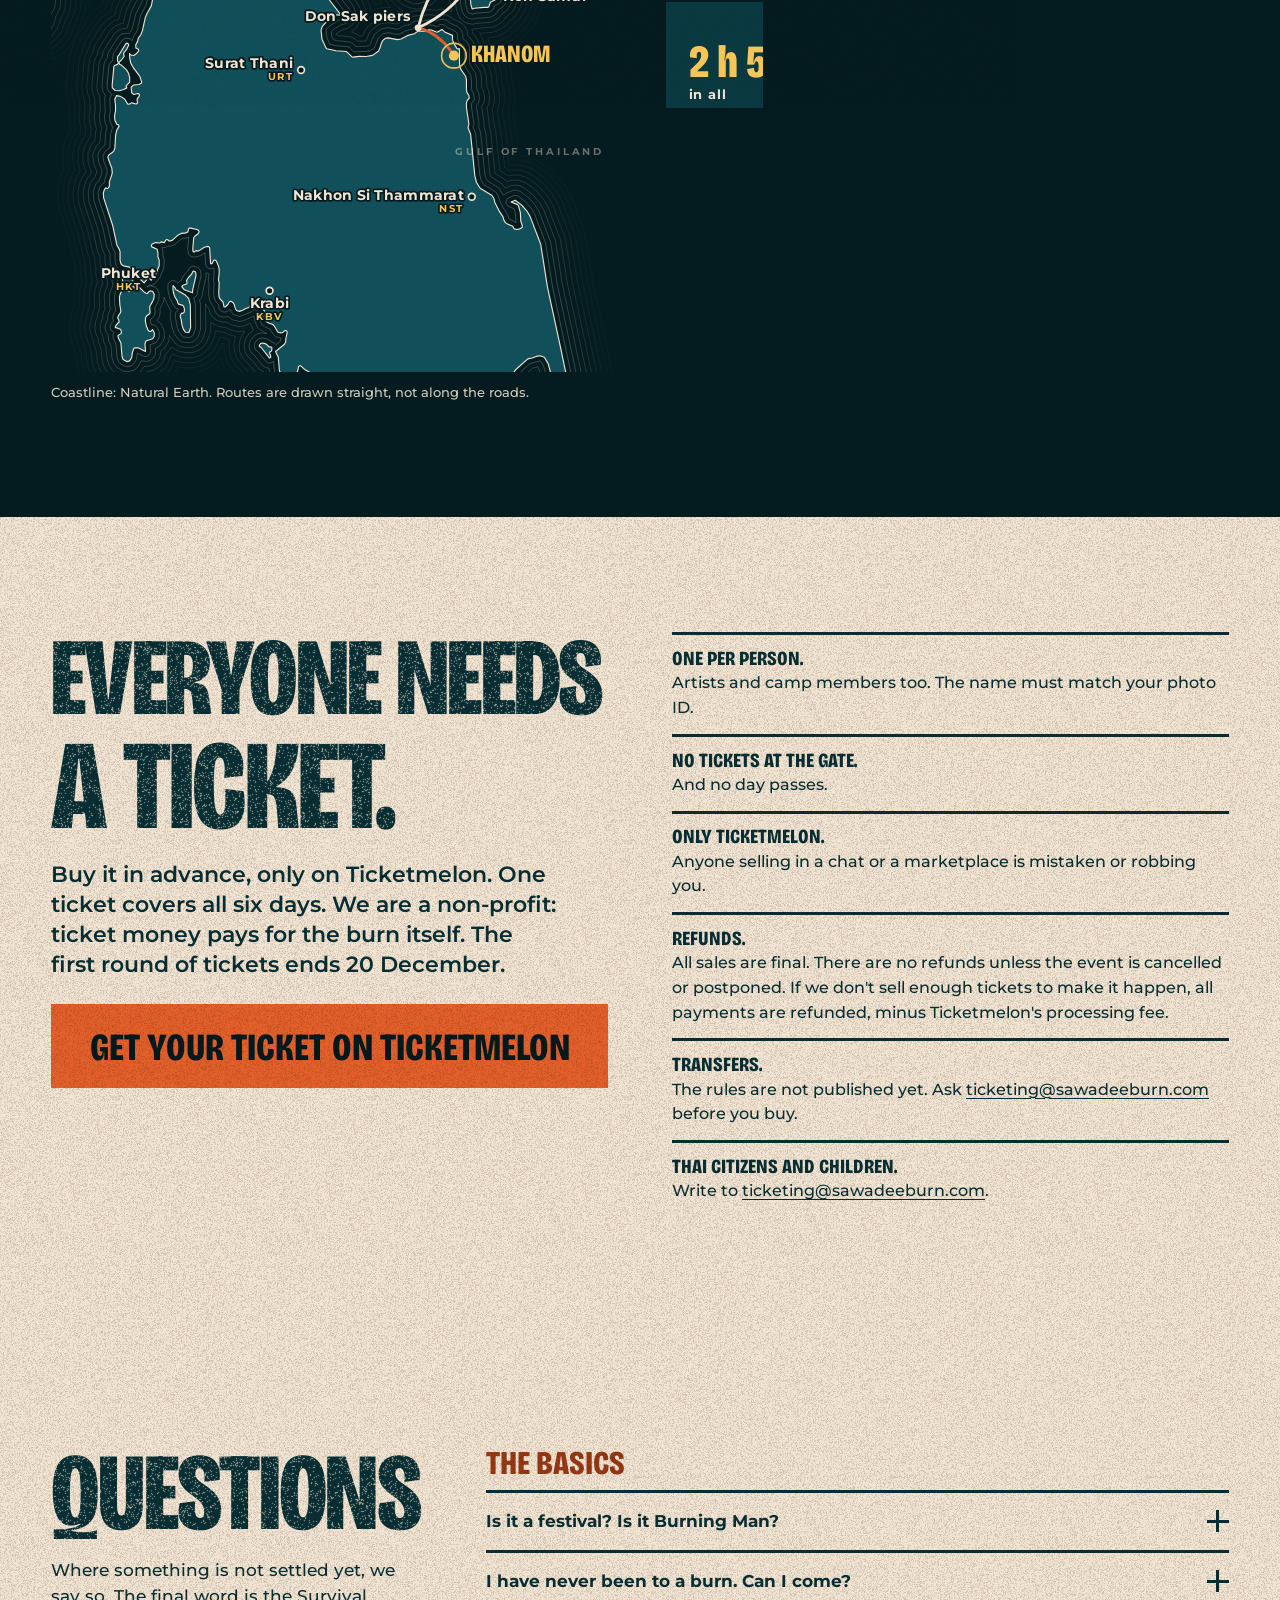
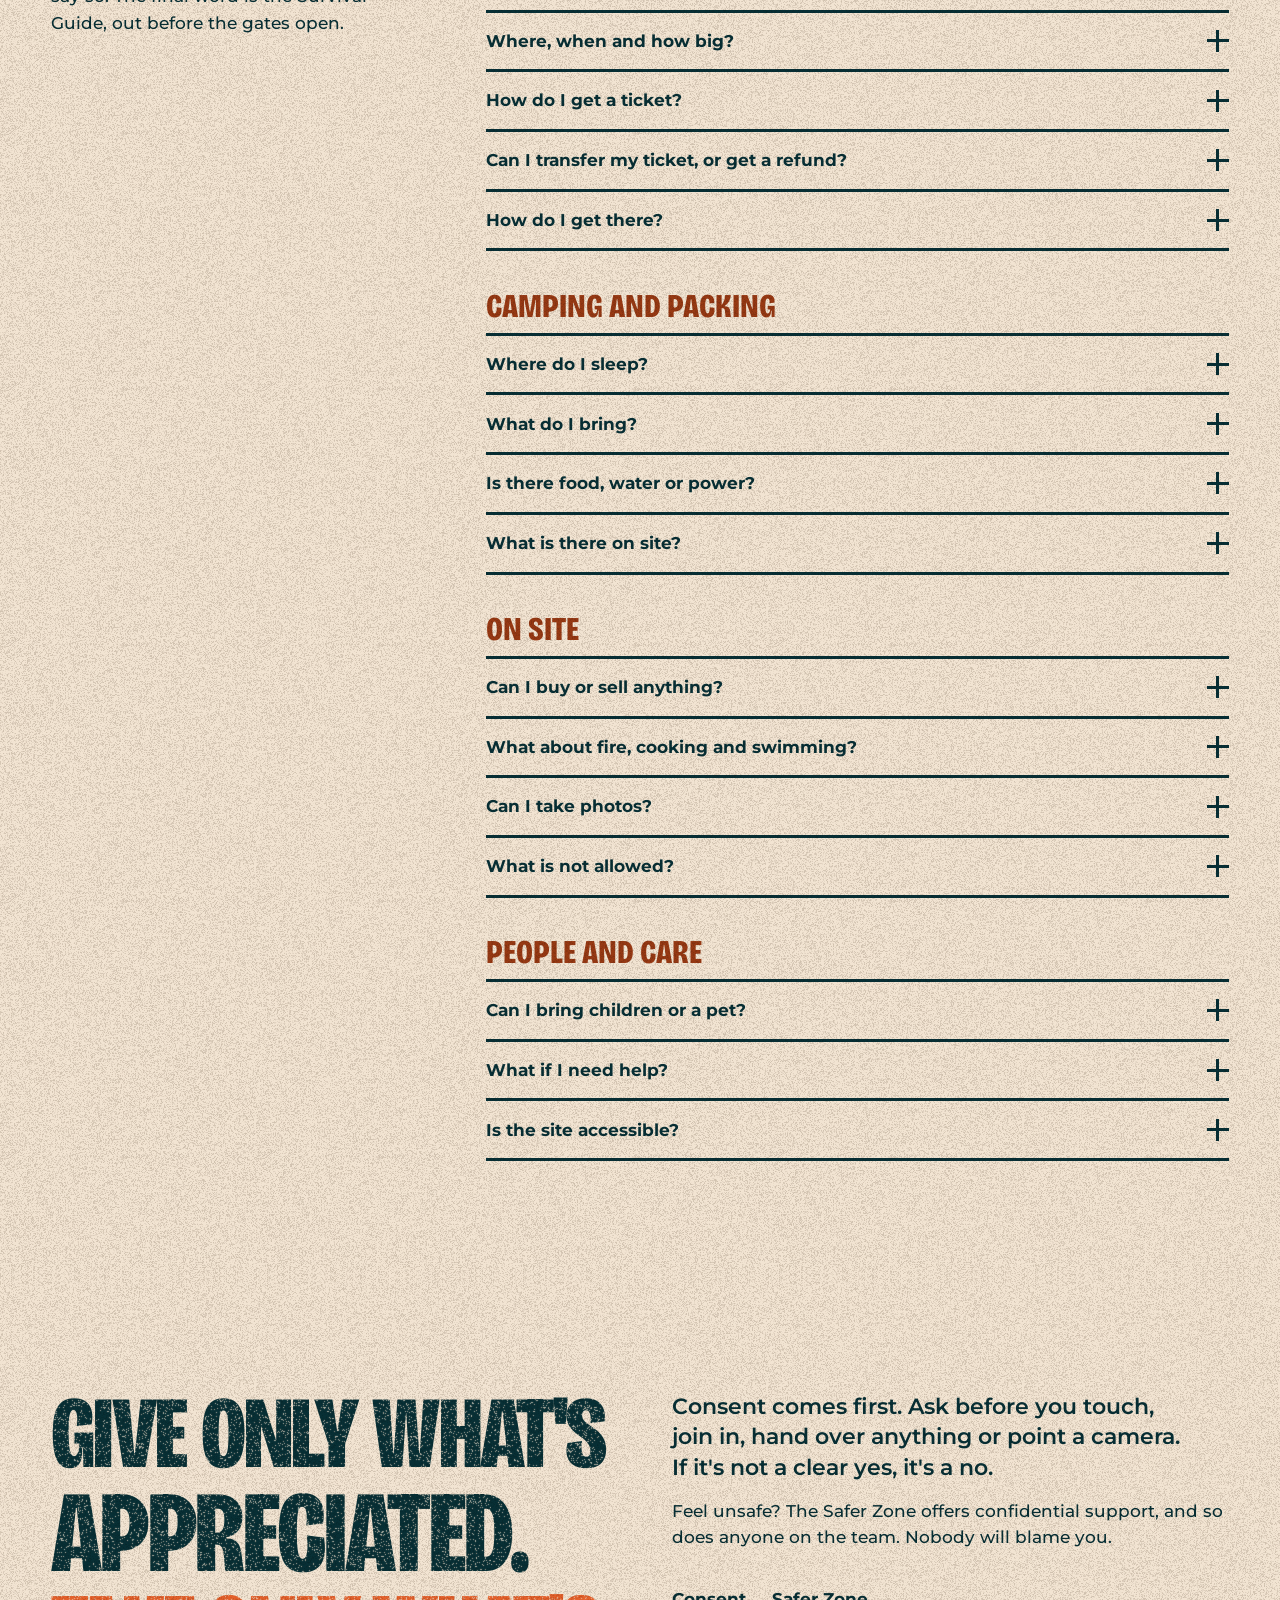
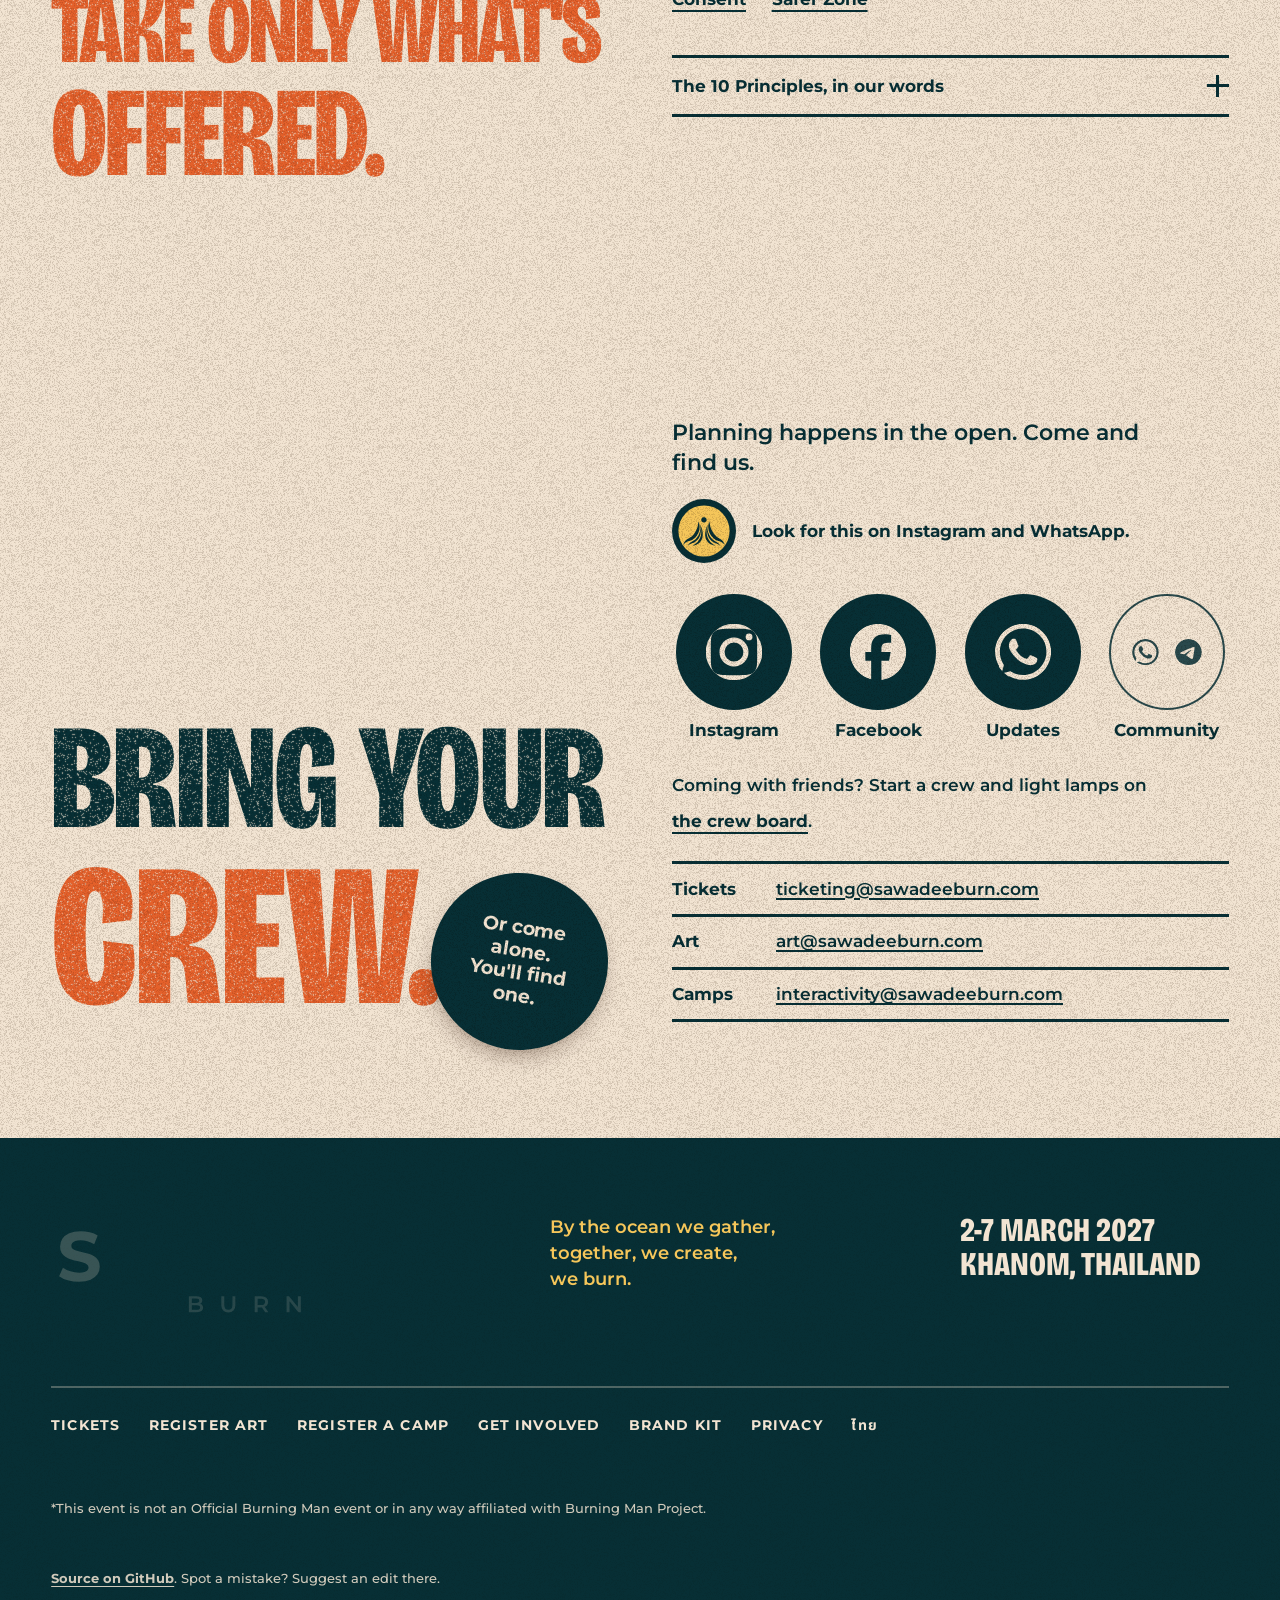
==== commit 348a075e: "Artem's notes: title 'We build it together.', symbol stamp upright so the palms sit level, link prev" ====
--- a/public/index.html
+++ b/public/index.html
@@ -8,7 +8,7 @@
 <meta name="description" content="A community-created, non-profit burn by the sea. 2-7 March 2027, Khanom, Thailand. Come participate. Come create.">
 <meta property="og:title" content="SaWadee Burn · 2-7 March 2027 · Khanom, Thailand">
 <meta property="og:description" content="A community-created, non-profit burn by the sea. Come participate. Come create.">
-<meta property="og:image" content="https://sawadee-burn-site.pages.dev/assets/img/share.jpg?v=v3">
+<meta property="og:image" content="https://sawadee-burn-site.pages.dev/assets/img/share.jpg?v=v3b">
 <meta property="og:image:width" content="1200">
 <meta property="og:image:height" content="630">
 <meta property="og:image:alt" content="SaWadee Burn: Come participate. Come create. Khanom, Thailand.">
@@ -21,7 +21,7 @@
 <link rel="icon" href="favicon.svg" type="image/svg+xml">
 <link rel="preload" href="assets/fonts/bricolage.woff2" as="font" type="font/woff2" crossorigin>
 <link rel="preload" href="assets/fonts/montserrat.woff2" as="font" type="font/woff2" crossorigin>
-<link rel="stylesheet" href="assets/site.css?v=1795768540">
+<link rel="stylesheet" href="assets/site.css?v=1795769750">
 <script>(function(){try{var t=localStorage.getItem('sb-theme');if(t)document.documentElement.dataset.theme=t}catch(e){}document.documentElement.classList.add('js')})()</script>
 </head>
 <body>
@@ -78,7 +78,7 @@
 <!-- ============ WHAT A BURN IS ============ -->
 <section class="burn f-paper" id="burn" aria-labelledby="h-burn">
   <div class="wrap">
-    <h2 class="big" id="h-burn"><span class="fit" data-w=".5">Built by</span><span class="fit ink-tang" data-w=".86">everyone who comes.</span></h2>
+    <h2 class="big" id="h-burn"><span class="fit" data-w=".7">We build it</span><span class="fit ink-tang" data-w=".62">together.</span></h2>
     <div class="burn-grid">
       <div class="player">
         <video id="teaser" playsinline muted loop preload="none" poster="assets/video/film-poster.webp?v=naf2" width="720" height="900" aria-label="33 second type film: No lineup. No headliners. No VIP. Not a festival. We build it together, we make music, we play, we share, then we burn it together and leave no trace.">
@@ -90,7 +90,7 @@
         </div>
       </div>
       <div class="burn-copy">
-      <p class="lede">Six days of art, camps and music by the sea. Everyone who comes takes part.</p>
+      <p class="lede">Six days of art, camps and music by the sea, made by the community.</p>
       <ul class="claims">
         <li><b class="big">You make the program.</b><span>Art, camps and music come from the participants.</span></li>
         <li><b class="big">We share.</b><span>Nobody sells anything here, and there are no sponsors.</span></li>
@@ -264,6 +264,6 @@
 
 <script src="assets/motion/assets.js" defer></script>
 <script src="assets/motion/sawadee-motion.js" defer></script>
-<script src="assets/site.js?v=1795768540" defer></script>
+<script src="assets/site.js?v=1795769750" defer></script>
 </body>
 </html>
--- a/public/assets/site.css
+++ b/public/assets/site.css
@@ -506,10 +506,13 @@
 /* Artem's symbol: a round stamp in the hero and the social avatar. Never in one lockup with the W name. */
 .stk-sym{padding:0}
 .stk-sym i{display:block;width:64%;aspect-ratio:252/177;margin-top:-6%;background:var(--sea);-webkit-mask:url(img/artem-mark.svg) center/contain no-repeat;mask:url(img/artem-mark.svg) center/contain no-repeat}
+/* Artem, 27 Nov 2026: the symbol stands upright, so both palms sit level. No tilt, also on hover. */
+.stk.stk-sym{--r:0deg}
+.print:hover .stk-sym,.door:hover .stk-sym,.community:hover .stk-sym{transform:scale(1.04)}
 .find-av{display:flex;align-items:center;gap:1rem;margin-block:1.4rem 1.6rem;font-weight:700}
 .find-av img{width:64px;height:64px;border-radius:50%;flex:none}
 
-/* v3.1 (Artem's notes): the film is back beside "Built by everyone who comes"; the page end gets room to breathe */
+/* v3.1 (Artem's notes): the film is back beside the burn title; the page end gets room to breathe */
 .burn .burn-grid{grid-template-columns:minmax(0,5fr) minmax(0,7fr);align-items:center}
 .burn .player{justify-self:start}
 .burn .burn-copy .claims{margin-top:clamp(24px,3vw,40px)}
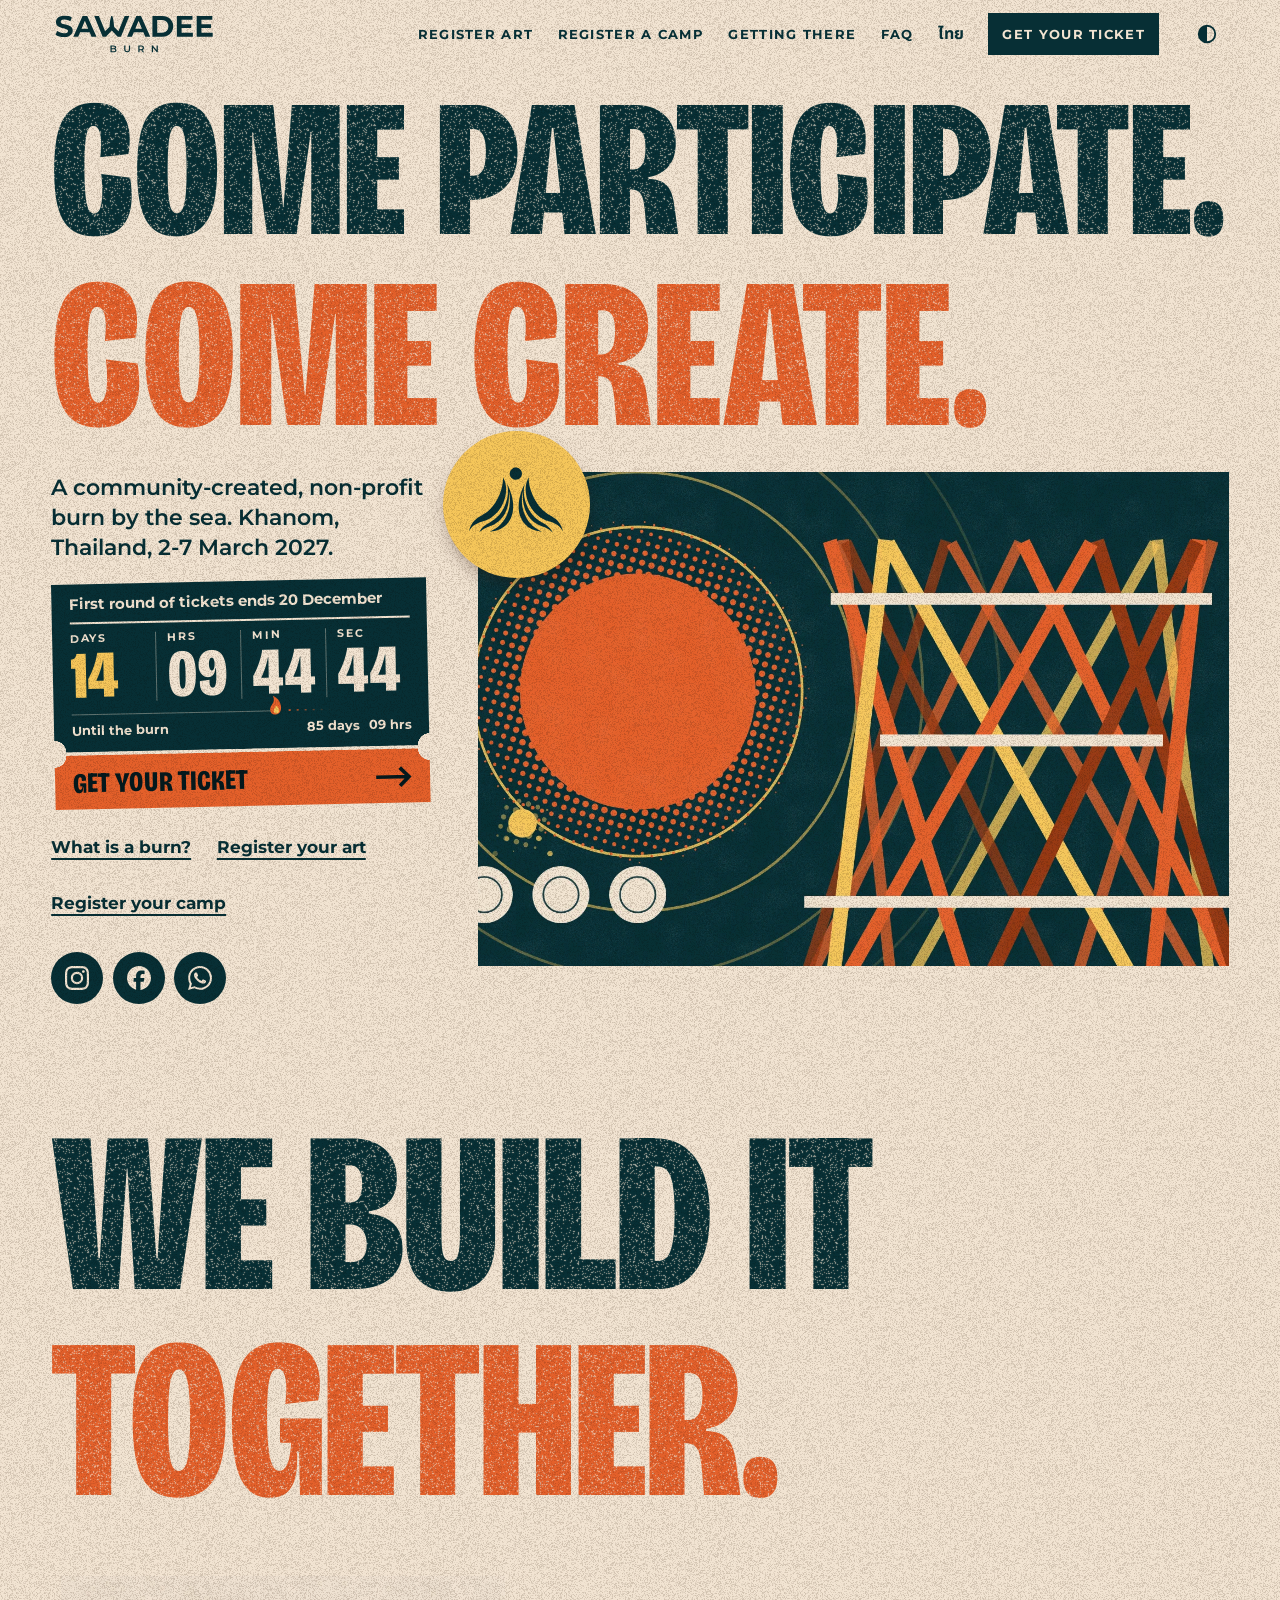
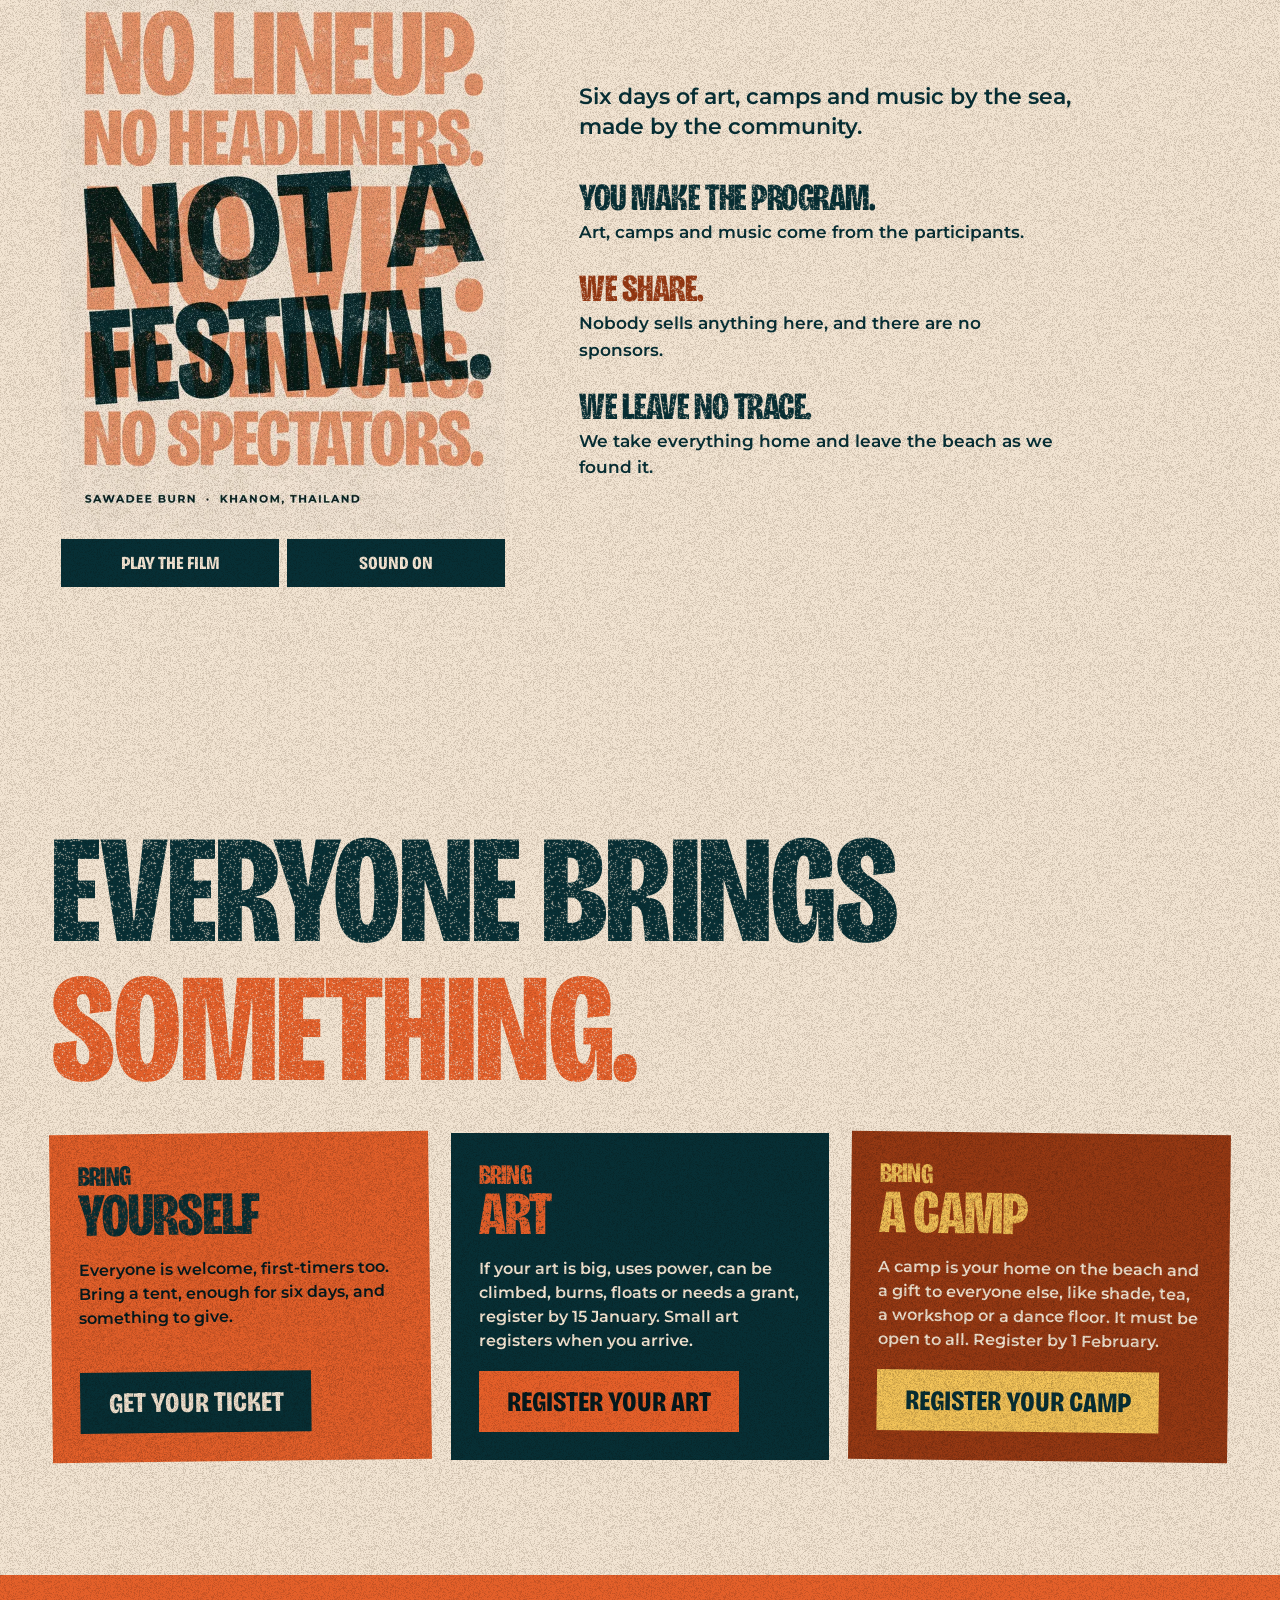
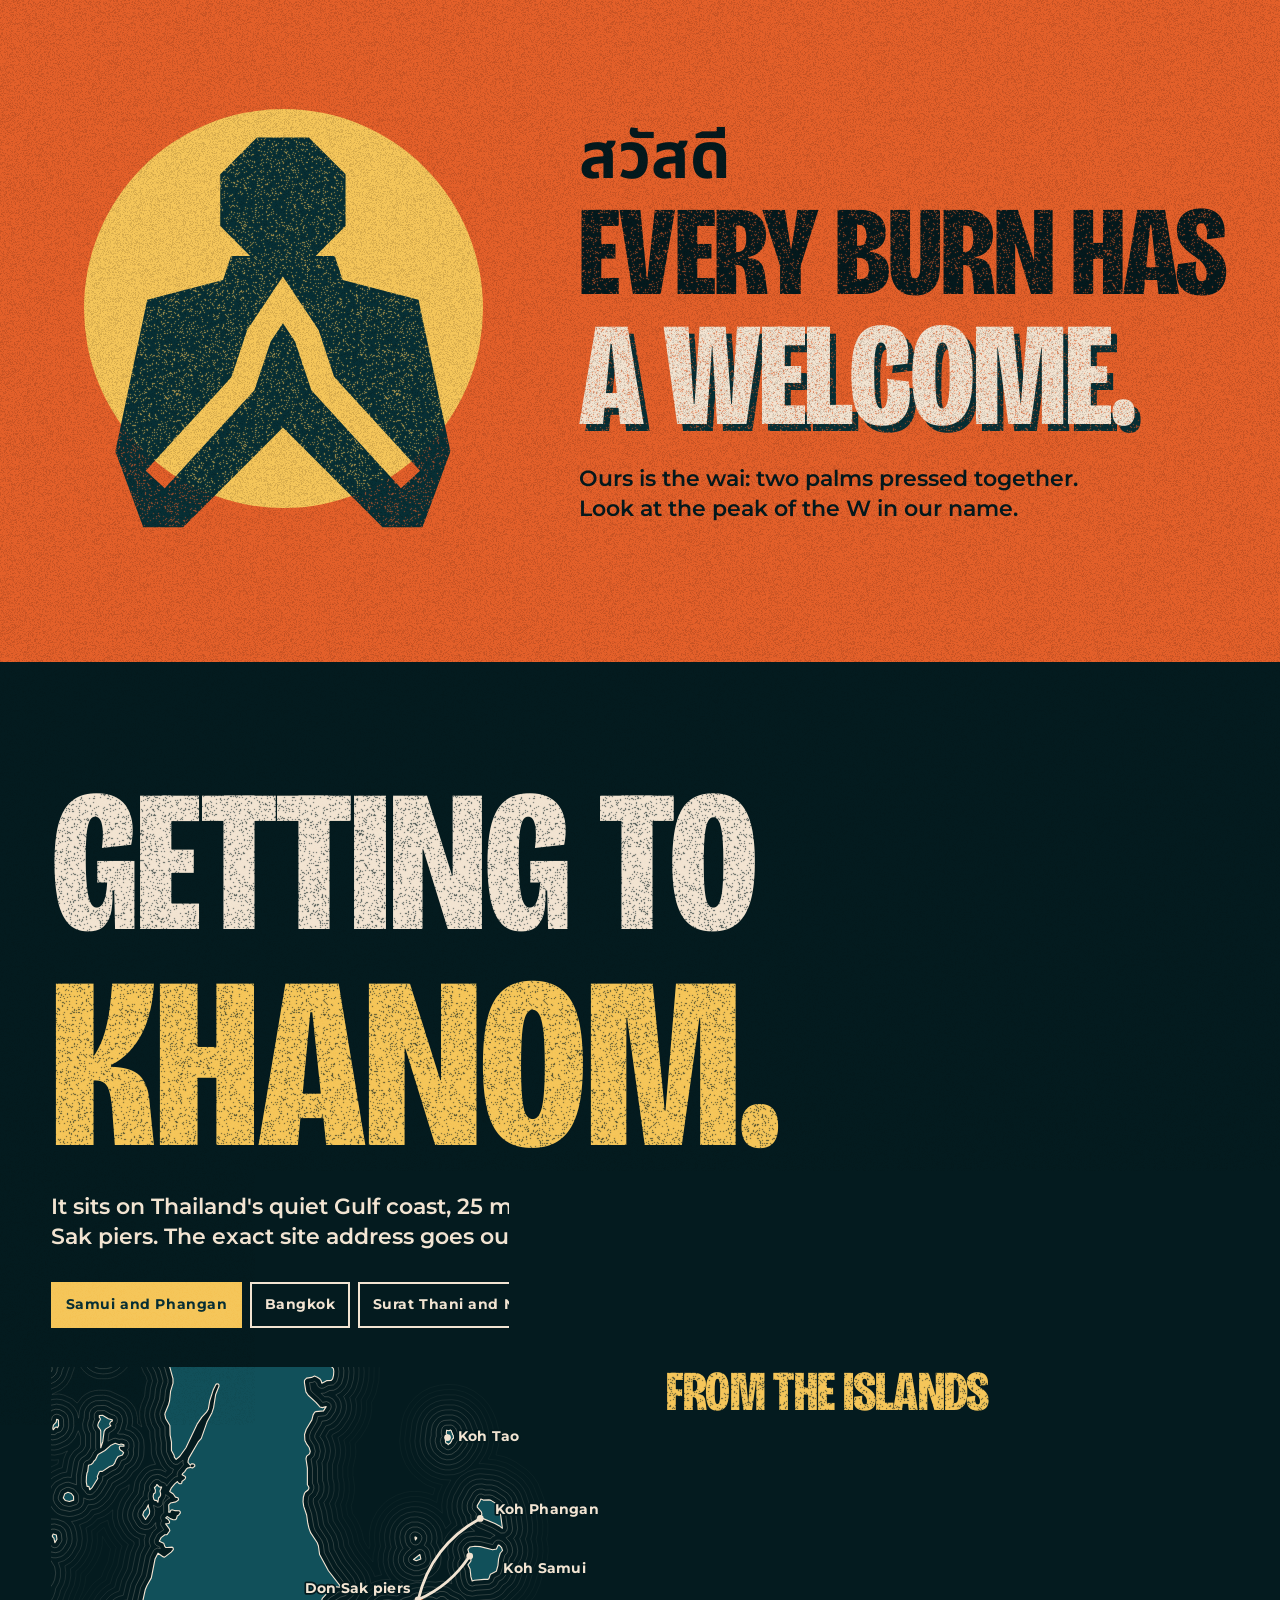
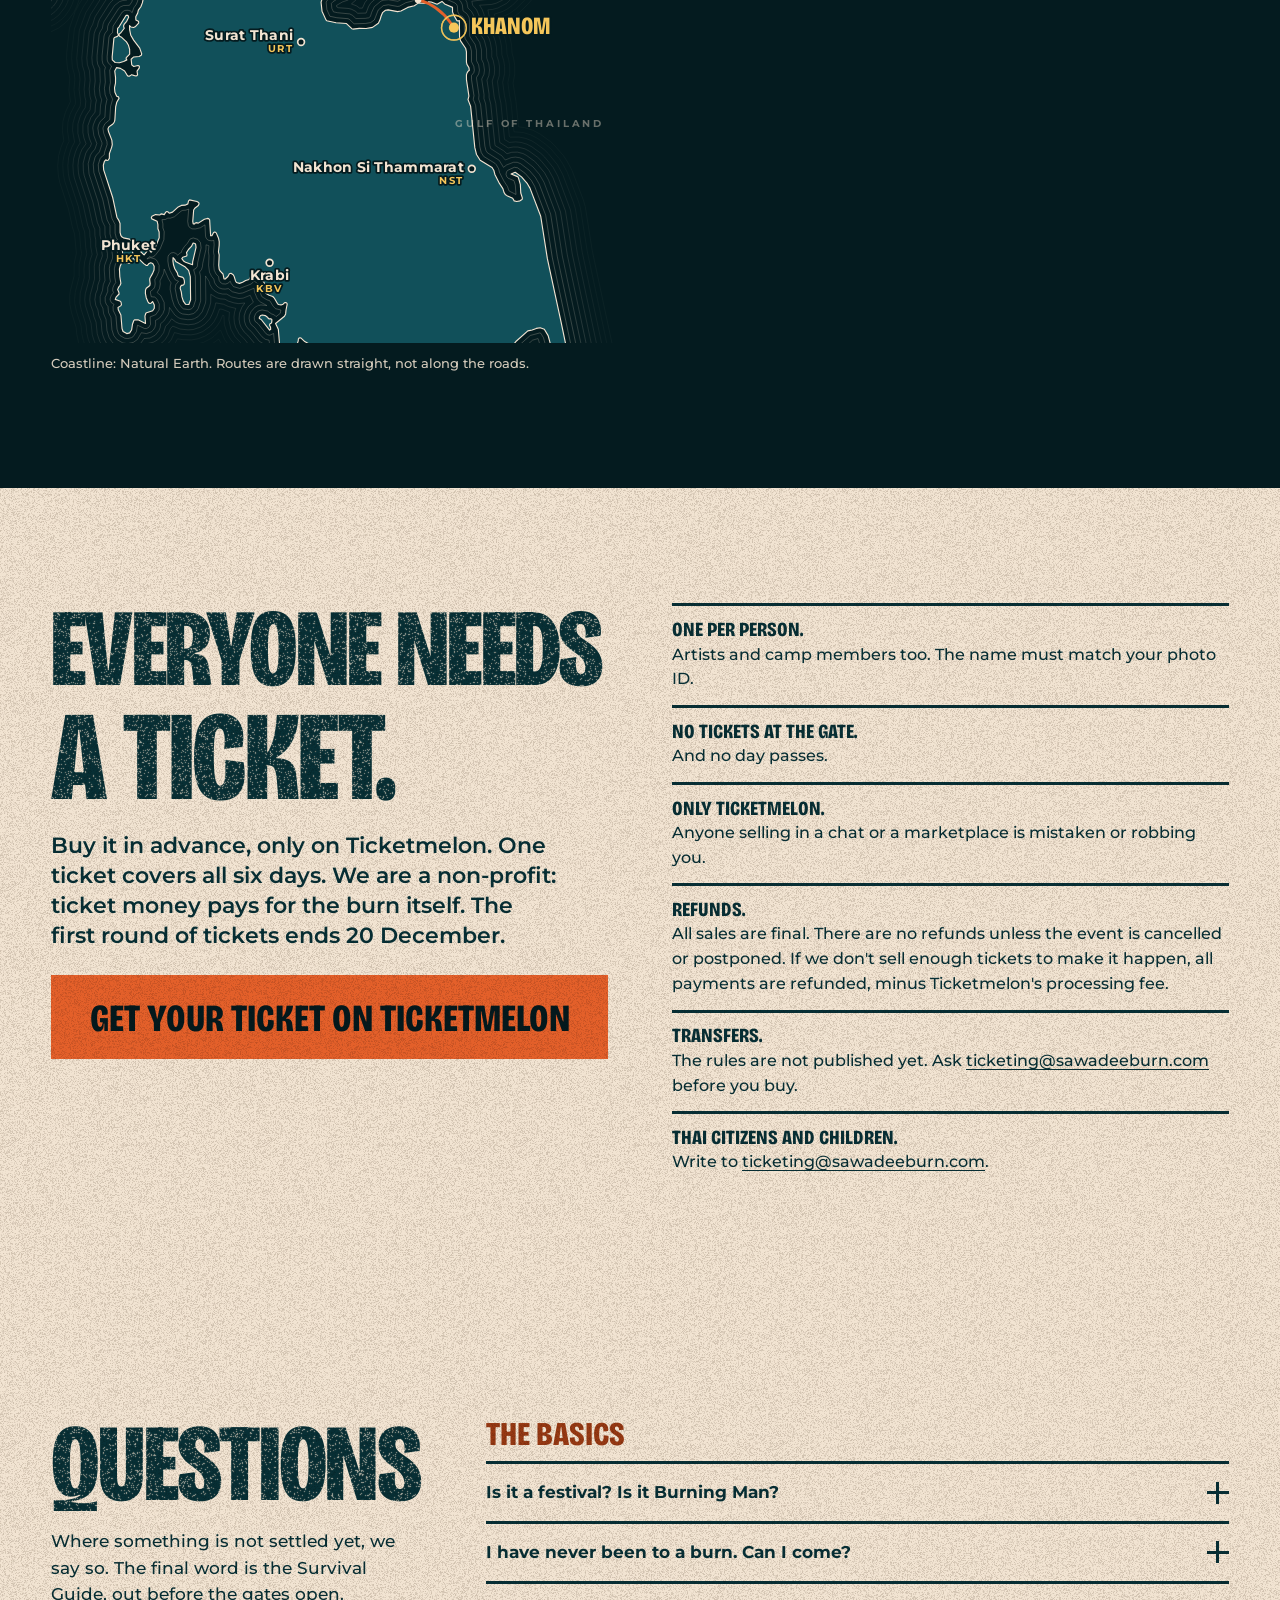
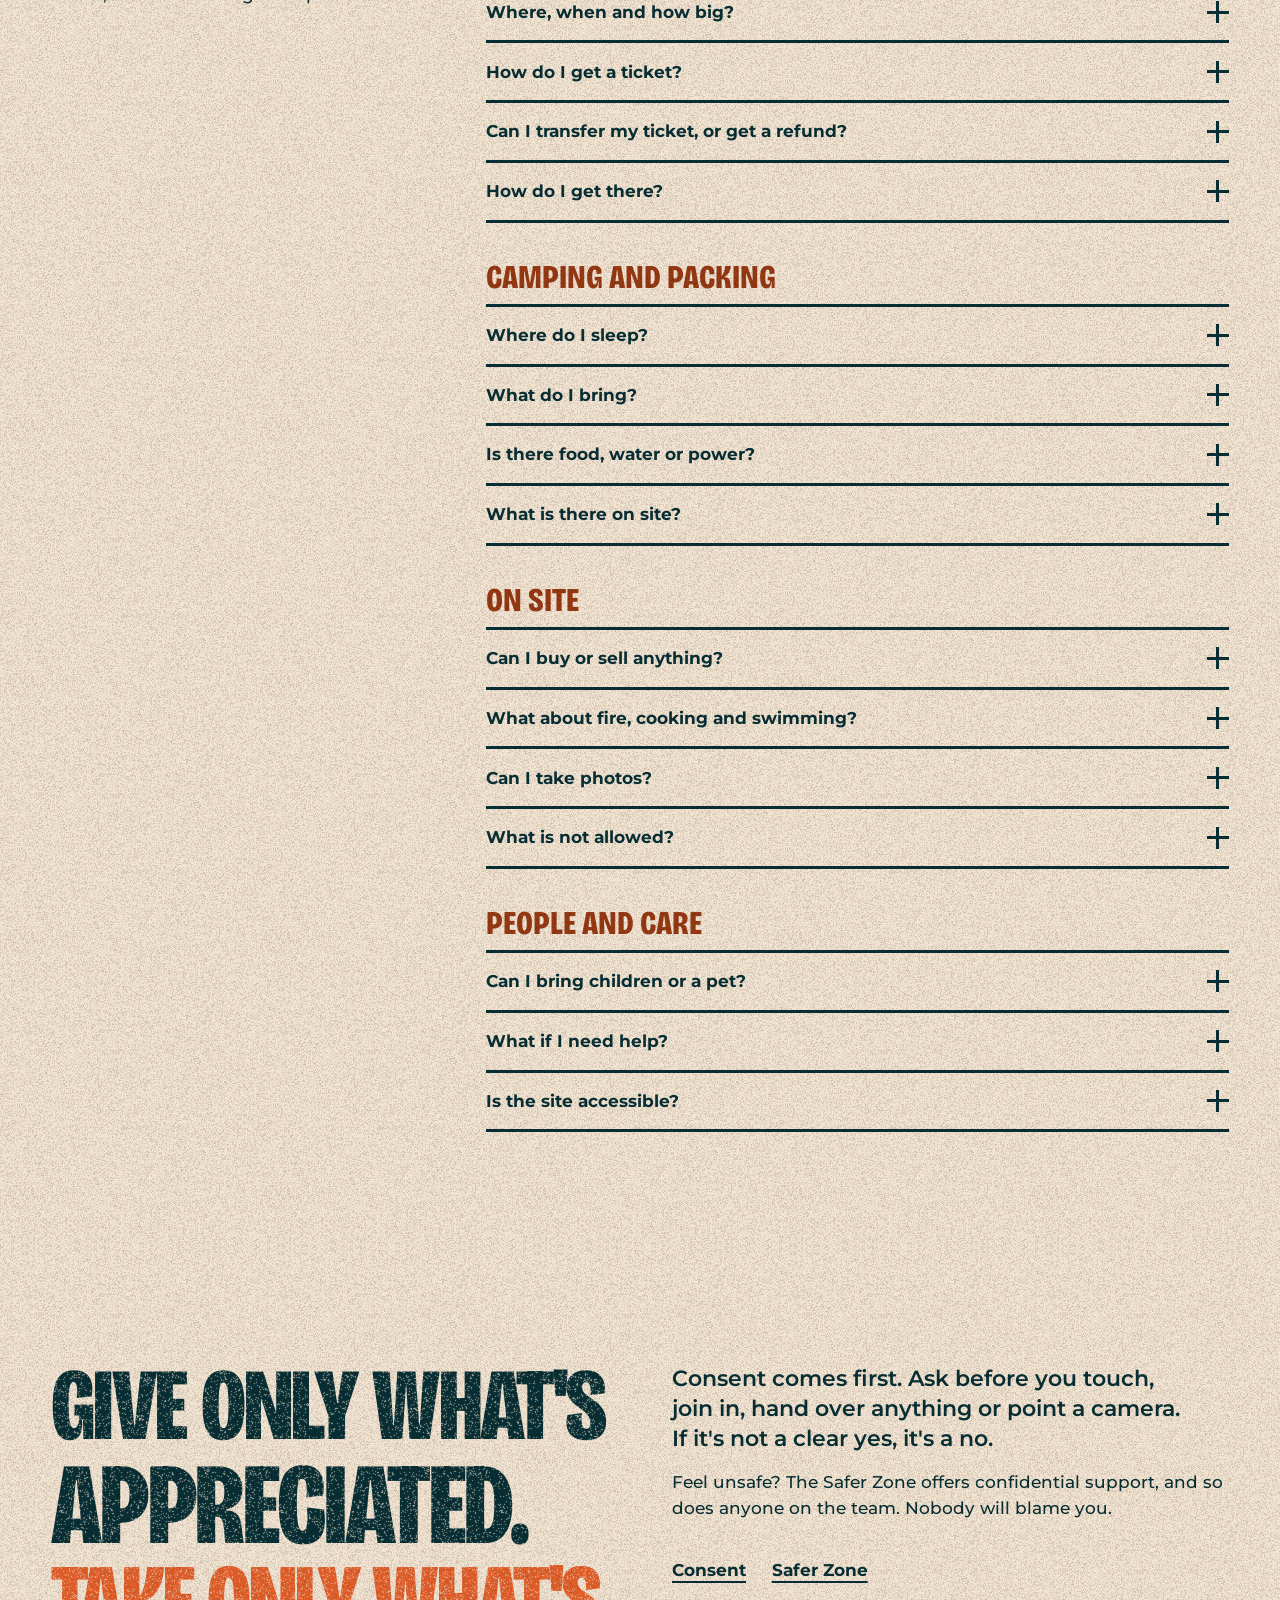
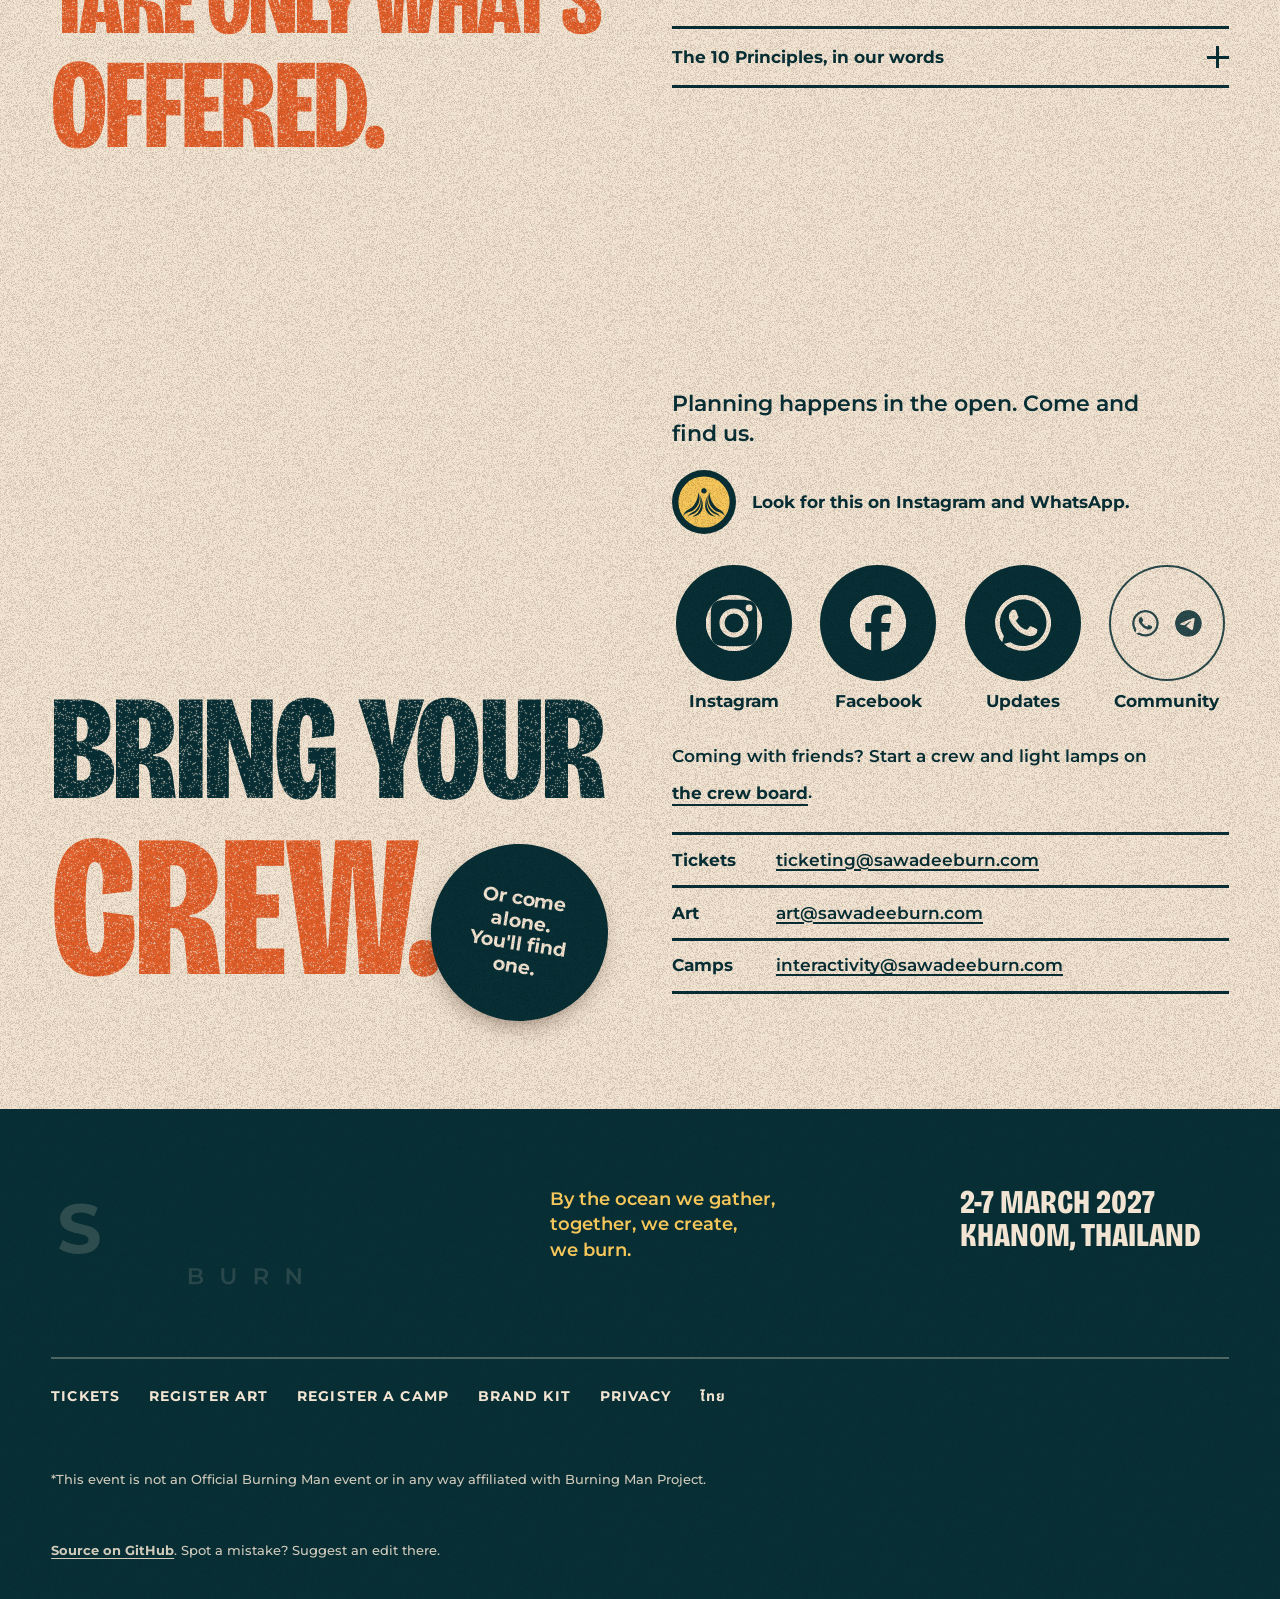
==== commit 0babedf6: "Register art and Register a camp in the top menu and under the hero; no help-out link until its form" ====
--- a/public/index.html
+++ b/public/index.html
@@ -21,7 +21,7 @@
 <link rel="icon" href="favicon.svg" type="image/svg+xml">
 <link rel="preload" href="assets/fonts/bricolage.woff2" as="font" type="font/woff2" crossorigin>
 <link rel="preload" href="assets/fonts/montserrat.woff2" as="font" type="font/woff2" crossorigin>
-<link rel="stylesheet" href="assets/site.css?v=1795769750">
+<link rel="stylesheet" href="assets/site.css?v=1795784948">
 <script>(function(){try{var t=localStorage.getItem('sb-theme');if(t)document.documentElement.dataset.theme=t}catch(e){}document.documentElement.classList.add('js')})()</script>
 </head>
 <body>
@@ -30,8 +30,9 @@
 <header class="nav" id="top">
   <a class="nav-logo" href="#top" aria-label="SaWadee Burn, home"><svg class="logo" viewBox="-23 -159 1029 284" role="img" aria-label="SaWadee Burn"><path class="l-saw" fill="currentColor" d="M57.24 2.19Q41.87 2.19 27.79 -1.92Q13.71 -6.03 5.12 -12.62L15.18 -34.93Q23.41 -29.07 34.65 -25.33Q45.9 -21.58 57.42 -21.58Q66.2 -21.58 71.59 -23.31Q76.98 -25.05 79.54 -28.16Q82.1 -31.27 82.1 -35.29Q82.1 -40.41 78.08 -43.43Q74.06 -46.45 67.48 -48.37Q60.89 -50.29 52.94 -52.02Q44.98 -53.76 37.03 -56.32Q29.07 -58.88 22.49 -62.9Q15.91 -66.93 11.79 -73.51Q7.68 -80.09 7.68 -90.33Q7.68 -101.3 13.62 -110.36Q19.57 -119.41 31.54 -124.8Q43.52 -130.2 61.62 -130.2Q73.69 -130.2 85.4 -127.36Q97.1 -124.53 106.06 -118.86L96.92 -96.37Q87.96 -101.49 79 -103.96Q70.04 -106.42 61.44 -106.42Q52.85 -106.42 47.36 -104.41Q41.87 -102.4 39.5 -99.2Q37.12 -96 37.12 -91.8Q37.12 -86.86 41.14 -83.84Q45.17 -80.82 51.75 -79Q58.33 -77.17 66.29 -75.34Q74.24 -73.51 82.2 -71.13Q90.15 -68.76 96.73 -64.73Q103.32 -60.71 107.43 -54.13Q111.54 -47.54 111.54 -37.49Q111.54 -26.7 105.51 -17.74Q99.48 -8.78 87.5 -3.29Q75.52 2.19 57.24 2.19ZM115.02 0 172.07 -128H201.33L258.56 0H227.48L180.67 -113.01H192.37L145.37 0ZM143.55 -27.43 151.41 -49.92H217.24L225.28 -27.43Z M447.31 0 504.36 -128H533.62L590.86 0H559.77L512.96 -113.01H524.66L477.67 0ZM475.84 -27.43 483.7 -49.92H549.53L557.58 -27.43ZM604.21 0V-128H662.36Q683.2 -128 699.11 -120.05Q715.02 -112.09 723.98 -97.83Q732.94 -83.57 732.94 -64Q732.94 -44.62 723.98 -30.26Q715.02 -15.91 699.11 -7.95Q683.2 0 662.36 0ZM633.83 -24.32H660.89Q673.69 -24.32 683.11 -29.17Q692.53 -34.01 697.74 -42.97Q702.95 -51.93 702.95 -64Q702.95 -76.25 697.74 -85.12Q692.53 -93.99 683.11 -98.84Q673.69 -103.68 660.89 -103.68H633.83ZM755.25 0V-128H851.98V-104.23H784.69V-23.77H854.36V0ZM782.49 -53.4V-76.44H844.12V-53.4ZM877.95 0V-128H974.68V-104.23H907.39V-23.77H977.06V0ZM905.19 -53.4V-76.44H966.82V-53.4Z"/><path class="l-w" fill="currentColor" fill-rule="evenodd" d="M389.1 0 409.68 0 461.31 -128 432.56 -128 394.31 -33.16 366.58 -62.21 366.46 -65.02 366.33 -67.8 366.17 -70.57 365.99 -73.31 365.8 -76.02 365.58 -78.71 365.34 -81.37 365.09 -84 364.81 -86.59 364.52 -89.16 364.21 -91.69 363.88 -94.18 363.53 -96.64 363.16 -99.05 362.77 -101.43 362.37 -103.76 361.95 -106.05 361.5 -108.3 361.05 -110.5 360.57 -112.66 360.08 -114.76 359.56 -116.81 359.04 -118.82 358.49 -120.77 357.93 -122.66 357.35 -124.5 356.75 -126.28 356.14 -128 349.74 -128 349.12 -126.28 348.53 -124.5 347.95 -122.66 347.39 -120.77 346.84 -118.82 346.31 -116.81 345.8 -114.76 345.31 -112.66 344.83 -110.5 344.37 -108.3 343.93 -106.05 343.51 -103.76 343.1 -101.43 342.72 -99.05 342.35 -96.64 342 -94.18 341.67 -91.69 341.36 -89.16 341.06 -86.59 340.79 -84 340.53 -81.37 340.3 -78.71 340.08 -76.02 339.88 -73.31 339.71 -70.57 339.55 -67.8 339.41 -65.02 339.3 -62.21 311.57 -33.16 273.31 -128 244.56 -128 296.19 0 316.78 0 352.94 -37.89Z"/><path class="l-burn" fill="currentColor" d="M344.6 96V54H364.28Q371.84 54 375.8 56.97Q379.76 59.94 379.76 64.92Q379.76 68.28 378.2 70.65Q376.64 73.02 374.03 74.31Q371.42 75.6 368.36 75.6L369.44 73.44Q372.98 73.44 375.8 74.73Q378.62 76.02 380.27 78.48Q381.92 80.94 381.92 84.6Q381.92 90 377.78 93Q373.64 96 365.48 96ZM352.4 89.88H365Q369.38 89.88 371.72 88.44Q374.06 87 374.06 83.82Q374.06 80.7 371.72 79.23Q369.38 77.76 365 77.76H351.8V71.7H363.44Q367.52 71.7 369.71 70.26Q371.9 68.82 371.9 65.94Q371.9 63 369.71 61.56Q367.52 60.12 363.44 60.12H352.4ZM447.92 96.6Q439.28 96.6 434.39 91.74Q429.5 86.88 429.5 77.7V54H437.3V77.4Q437.3 83.88 440.09 86.82Q442.88 89.76 447.98 89.76Q453.08 89.76 455.84 86.82Q458.6 83.88 458.6 77.4V54H466.28V77.7Q466.28 86.88 461.39 91.74Q456.5 96.6 447.92 96.6ZM516.8 96V54H534.02Q542.42 54 547.19 57.96Q551.96 61.92 551.96 68.94Q551.96 73.56 549.8 76.89Q547.64 80.22 543.65 81.99Q539.66 83.76 534.08 83.76H521.12L524.6 80.22V96ZM544.28 96 533.66 80.76H542L552.68 96ZM524.6 81.06 521.12 77.34H533.72Q538.88 77.34 541.49 75.12Q544.1 72.9 544.1 68.94Q544.1 64.92 541.49 62.76Q538.88 60.6 533.72 60.6H521.12L524.6 56.76ZM600.26 96V54H606.68L633.02 86.34H629.84V54H637.58V96H631.16L604.82 63.66H608V96Z"/></svg></a>
   <nav class="nav-links" id="menu" aria-label="Main">
-    <a href="#burn">What is a burn</a>
-    <a href="#doors">Art and camps</a>
+    <a class="nl-x" href="#burn">What is a burn</a>
+    <a href="https://www.sawadeeburn.com/art" rel="noopener">Register art</a>
+    <a href="https://www.sawadeeburn.com/camps" rel="noopener">Register a camp</a>
     <a href="#getting-there">Getting there</a>
     <a href="#faq">FAQ</a>
     <a class="th" lang="th" href="https://www.sawadeeburn.com/th/" title="Thai version on sawadeeburn.com">ไทย</a>
@@ -64,6 +65,8 @@
         </div>
         <p class="hero-actions">
           <a class="link" href="#burn">What is a burn?</a>
+          <a class="link" href="https://www.sawadeeburn.com/art" rel="noopener">Register your art</a>
+          <a class="link" href="https://www.sawadeeburn.com/camps" rel="noopener">Register your camp</a>
         </p>
         <ul class="social s-row"><li><a class="soc soc-instagram" href="https://www.instagram.com/sawadeeburn/" rel="noopener" aria-label="SaWadee Burn on Instagram"><svg viewBox="0 0 24 24" aria-hidden="true"><path fill="currentColor" d="M7.0301.084c-1.2768.0602-2.1487.264-2.911.5634-.7888.3075-1.4575.72-2.1228 1.3877-.6652.6677-1.075 1.3368-1.3802 2.127-.2954.7638-.4956 1.6365-.552 2.914-.0564 1.2775-.0689 1.6882-.0626 4.947.0062 3.2586.0206 3.6671.0825 4.9473.061 1.2765.264 2.1482.5635 2.9107.308.7889.72 1.4573 1.388 2.1228.6679.6655 1.3365 1.0743 2.1285 1.38.7632.295 1.6361.4961 2.9134.552 1.2773.056 1.6884.069 4.9462.0627 3.2578-.0062 3.668-.0207 4.9478-.0814 1.28-.0607 2.147-.2652 2.9098-.5633.7889-.3086 1.4578-.72 2.1228-1.3881.665-.6682 1.0745-1.3378 1.3795-2.1284.2957-.7632.4966-1.636.552-2.9124.056-1.2809.0692-1.6898.063-4.948-.0063-3.2583-.021-3.6668-.0817-4.9465-.0607-1.2797-.264-2.1487-.5633-2.9117-.3084-.7889-.72-1.4568-1.3876-2.1228C21.2982 1.33 20.628.9208 19.8378.6165 19.074.321 18.2017.1197 16.9244.0645 15.6471.0093 15.236-.005 11.977.0014 8.718.0076 8.31.0215 7.0301.0839m.1402 21.6932c-1.17-.0509-1.8053-.2453-2.2287-.408-.5606-.216-.96-.4771-1.3819-.895-.422-.4178-.6811-.8186-.9-1.378-.1644-.4234-.3624-1.058-.4171-2.228-.0595-1.2645-.072-1.6442-.079-4.848-.007-3.2037.0053-3.583.0607-4.848.05-1.169.2456-1.805.408-2.2282.216-.5613.4762-.96.895-1.3816.4188-.4217.8184-.6814 1.3783-.9003.423-.1651 1.0575-.3614 2.227-.4171 1.2655-.06 1.6447-.072 4.848-.079 3.2033-.007 3.5835.005 4.8495.0608 1.169.0508 1.8053.2445 2.228.408.5608.216.96.4754 1.3816.895.4217.4194.6816.8176.9005 1.3787.1653.4217.3617 1.056.4169 2.2263.0602 1.2655.0739 1.645.0796 4.848.0058 3.203-.0055 3.5834-.061 4.848-.051 1.17-.245 1.8055-.408 2.2294-.216.5604-.4763.96-.8954 1.3814-.419.4215-.8181.6811-1.3783.9-.4224.1649-1.0577.3617-2.2262.4174-1.2656.0595-1.6448.072-4.8493.079-3.2045.007-3.5825-.006-4.848-.0608M16.953 5.5864A1.44 1.44 0 1 0 18.39 4.144a1.44 1.44 0 0 0-1.437 1.4424M5.8385 12.012c.0067 3.4032 2.7706 6.1557 6.173 6.1493 3.4026-.0065 6.157-2.7701 6.1506-6.1733-.0065-3.4032-2.771-6.1565-6.174-6.1498-3.403.0067-6.156 2.771-6.1496 6.1738M8 12.0077a4 4 0 1 1 4.008 3.9921A3.9996 3.9996 0 0 1 8 12.0077"/></svg><span>Instagram</span></a></li><li><a class="soc soc-facebook" href="https://www.facebook.com/share/g/19vpA2Yy2N/" rel="noopener" aria-label="The SaWadee Burn Facebook group"><svg viewBox="0 0 24 24" aria-hidden="true"><path fill="currentColor" d="M9.101 23.691v-7.98H6.627v-3.667h2.474v-1.58c0-4.085 1.848-5.978 5.858-5.978.401 0 .955.042 1.468.103a8.68 8.68 0 0 1 1.141.195v3.325a8.623 8.623 0 0 0-.653-.036 26.805 26.805 0 0 0-.733-.009c-.707 0-1.259.096-1.675.309a1.686 1.686 0 0 0-.679.622c-.258.42-.374.995-.374 1.752v1.297h3.919l-.386 2.103-.287 1.564h-3.246v8.245C19.396 23.238 24 18.179 24 12.044c0-6.627-5.373-12-12-12s-12 5.373-12 12c0 5.628 3.874 10.35 9.101 11.647Z"/></svg><span>Facebook</span></a></li><li><a class="soc soc-whatsapp" href="https://chat.whatsapp.com/DsnkBWqcZJBJFKlb3BZ7hG" rel="noopener" aria-label="WhatsApp updates group"><svg viewBox="0 0 24 24" aria-hidden="true"><path fill="currentColor" d="M17.472 14.382c-.297-.149-1.758-.867-2.03-.967-.273-.099-.471-.148-.67.15-.197.297-.767.966-.94 1.164-.173.199-.347.223-.644.075-.297-.15-1.255-.463-2.39-1.475-.883-.788-1.48-1.761-1.653-2.059-.173-.297-.018-.458.13-.606.134-.133.298-.347.446-.52.149-.174.198-.298.298-.497.099-.198.05-.371-.025-.52-.075-.149-.669-1.612-.916-2.207-.242-.579-.487-.5-.669-.51-.173-.008-.371-.01-.57-.01-.198 0-.52.074-.792.372-.272.297-1.04 1.016-1.04 2.479 0 1.462 1.065 2.875 1.213 3.074.149.198 2.096 3.2 5.077 4.487.709.306 1.262.489 1.694.625.712.227 1.36.195 1.871.118.571-.085 1.758-.719 2.006-1.413.248-.694.248-1.289.173-1.413-.074-.124-.272-.198-.57-.347m-5.421 7.403h-.004a9.87 9.87 0 01-5.031-1.378l-.361-.214-3.741.982.998-3.648-.235-.374a9.86 9.86 0 01-1.51-5.26c.001-5.45 4.436-9.884 9.888-9.884 2.64 0 5.122 1.03 6.988 2.898a9.825 9.825 0 012.893 6.994c-.003 5.45-4.437 9.884-9.885 9.884m8.413-18.297A11.815 11.815 0 0012.05 0C5.495 0 .16 5.335.157 11.892c0 2.096.547 4.142 1.588 5.945L.057 24l6.305-1.654a11.882 11.882 0 005.683 1.448h.005c6.554 0 11.89-5.335 11.893-11.893a11.821 11.821 0 00-3.48-8.413Z"/></svg><span>Updates</span></a></li></ul>
       </div>
@@ -122,7 +125,6 @@
         <a class="btn btn-gold" href="https://www.sawadeeburn.com/camps" rel="noopener">Register your camp</a>
       </article>
     </div>
-    <p class="aside" id="involved">A burn runs on people pitching in. <a class="link" href="https://www.sawadeeburn.com/involved" rel="noopener">Give a few hours</a></p>
   </div>
 </section>
 
@@ -252,7 +254,6 @@
       <a href="https://www.ticketmelon.com/MarkusHouse/SawadeeBurn2027" rel="noopener">Tickets</a>
       <a href="https://www.sawadeeburn.com/art" rel="noopener">Register art</a>
       <a href="https://www.sawadeeburn.com/camps" rel="noopener">Register a camp</a>
-      <a href="https://www.sawadeeburn.com/involved" rel="noopener">Get involved</a>
       <a href="brand/">Brand kit</a>
       <a href="https://www.sawadeeburn.com/privacy" rel="noopener">Privacy</a>
       <a lang="th" href="https://www.sawadeeburn.com/th/">ไทย</a>
@@ -264,6 +265,6 @@
 
 <script src="assets/motion/assets.js" defer></script>
 <script src="assets/motion/sawadee-motion.js" defer></script>
-<script src="assets/site.js?v=1795769750" defer></script>
+<script src="assets/site.js?v=1795784948" defer></script>
 </body>
 </html>
--- a/public/assets/site.css
+++ b/public/assets/site.css
@@ -129,7 +129,7 @@
 .nav-logo{width:clamp(132px,13vw,190px);margin-right:auto;position:relative;z-index:1;min-height:44px;display:grid;align-items:center}
 .logo{width:100%;height:auto}
 .nav-links{display:flex;align-items:center;gap:clamp(12px,1.9vw,28px);position:relative;z-index:1}
-.nav-links a{font-weight:700;font-size:.8125rem;letter-spacing:.1em;text-transform:uppercase;text-decoration:none;padding-block:.9em;background:linear-gradient(currentColor,currentColor) 0 calc(100% - .55em)/0 2px no-repeat;transition:background-size .3s var(--ease)}
+.nav-links a{white-space:nowrap;font-weight:700;font-size:.8125rem;letter-spacing:.1em;text-transform:uppercase;text-decoration:none;padding-block:.9em;background:linear-gradient(currentColor,currentColor) 0 calc(100% - .55em)/0 2px no-repeat;transition:background-size .3s var(--ease)}
 .nav-links a:hover{background-size:100% 2px}
 .nav-links .th{font-family:"Noto Sans Thai",sans-serif;letter-spacing:0;font-size:1rem;text-transform:none}
 .nav-links .nav-cta{background:var(--on-paper);color:var(--paper);padding:.85em 1.1em;transition:background .2s,color .2s}
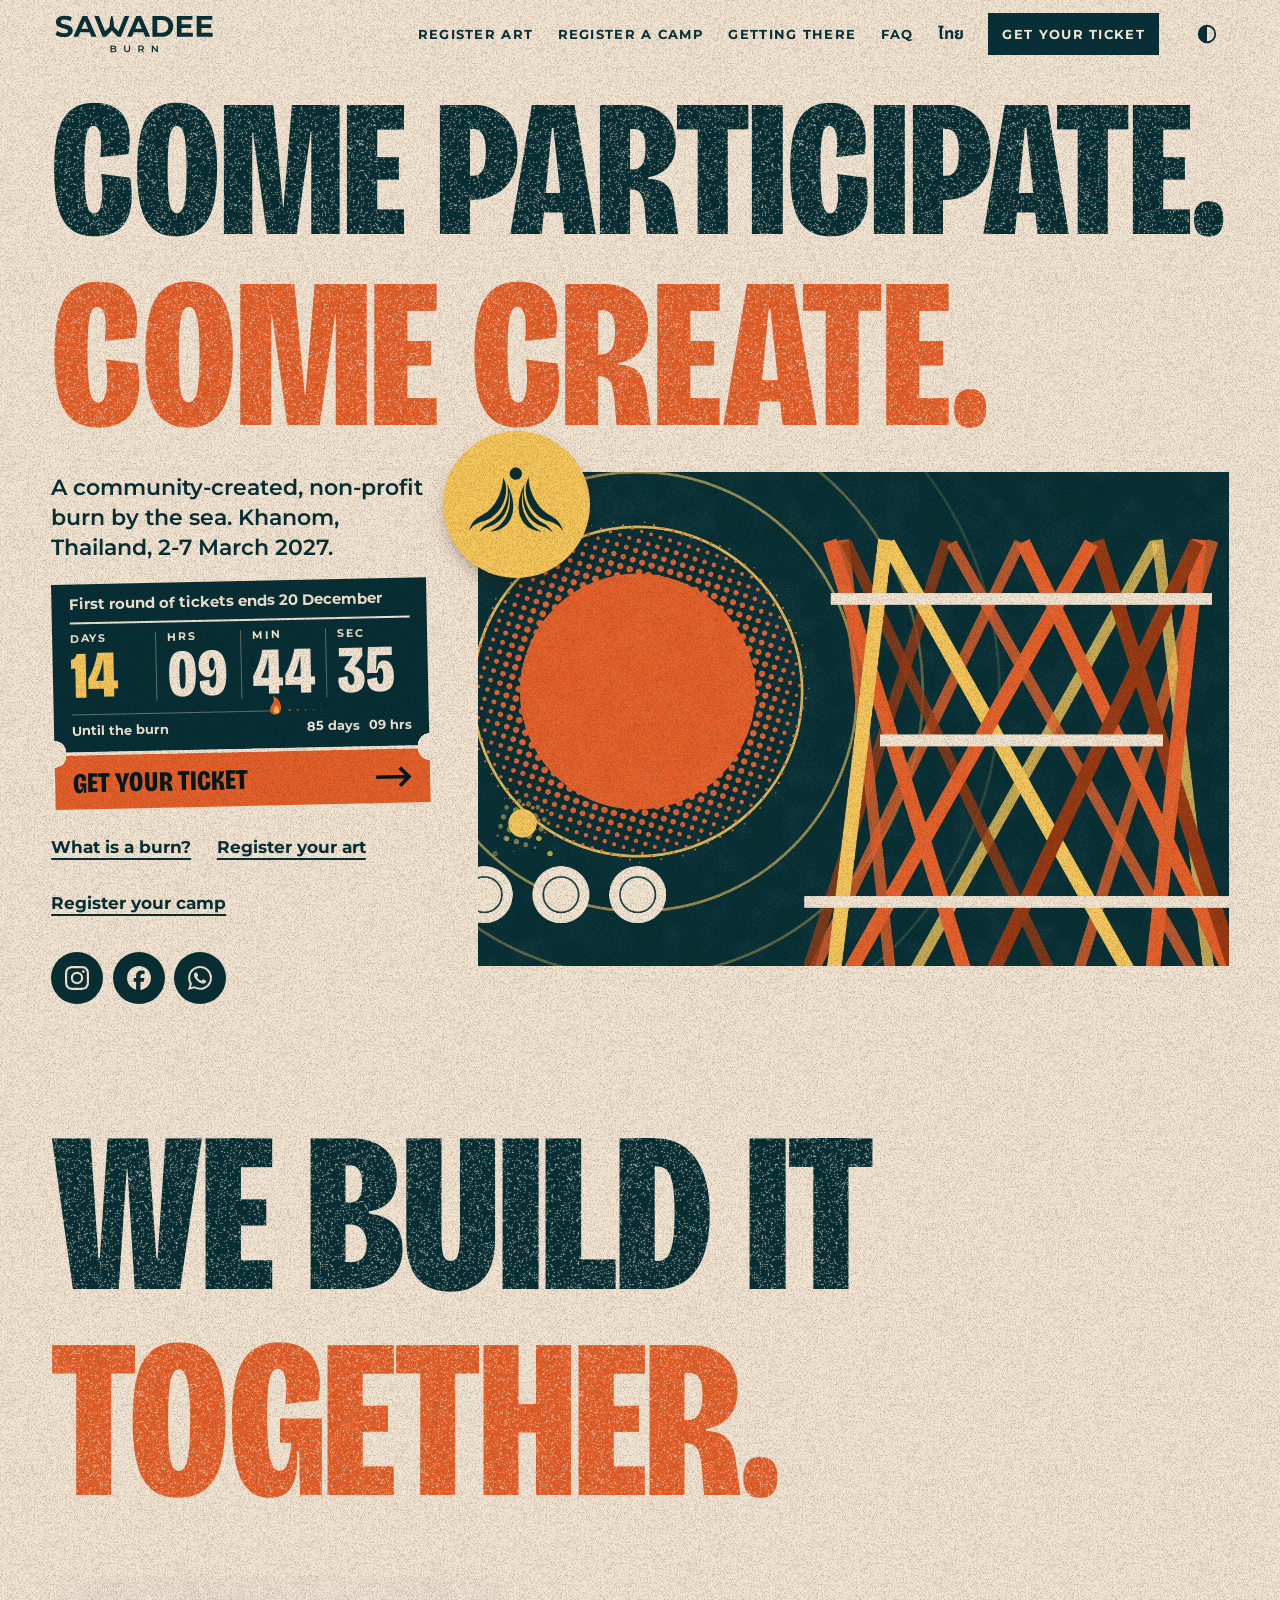
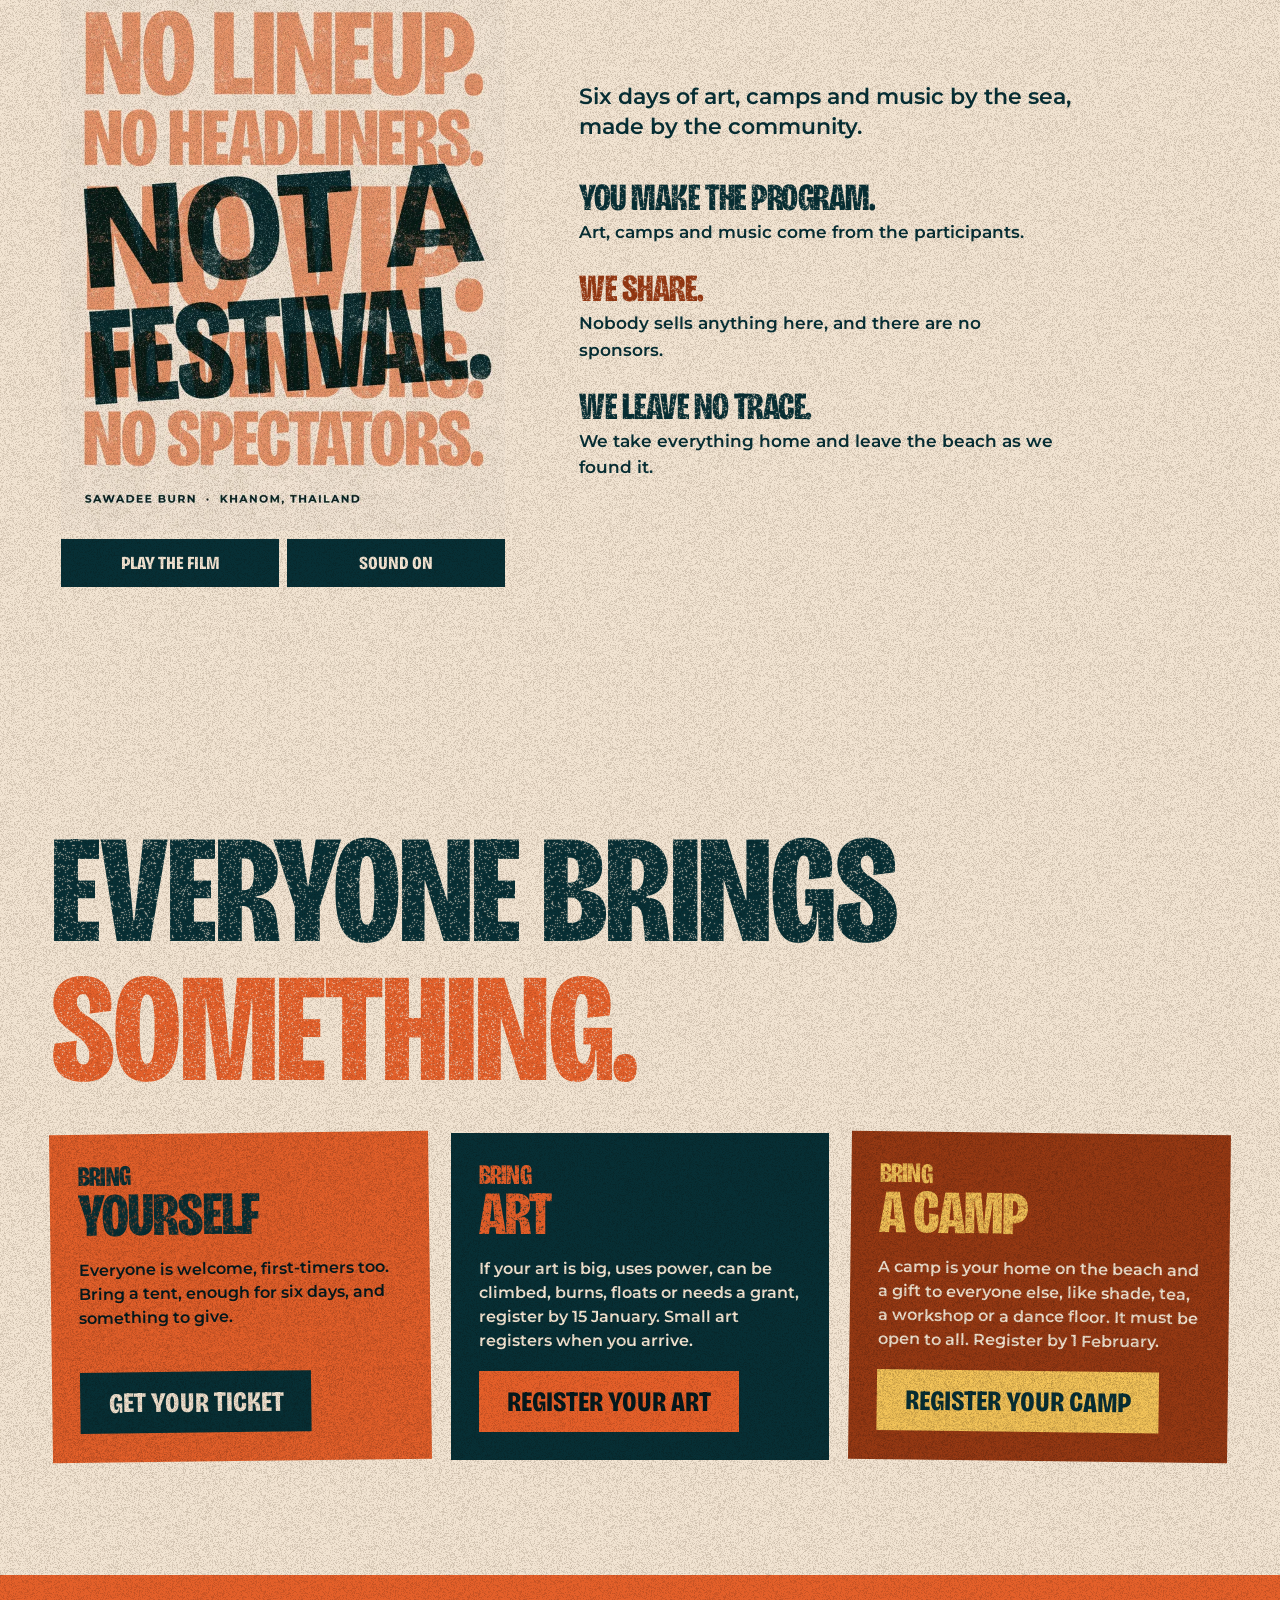
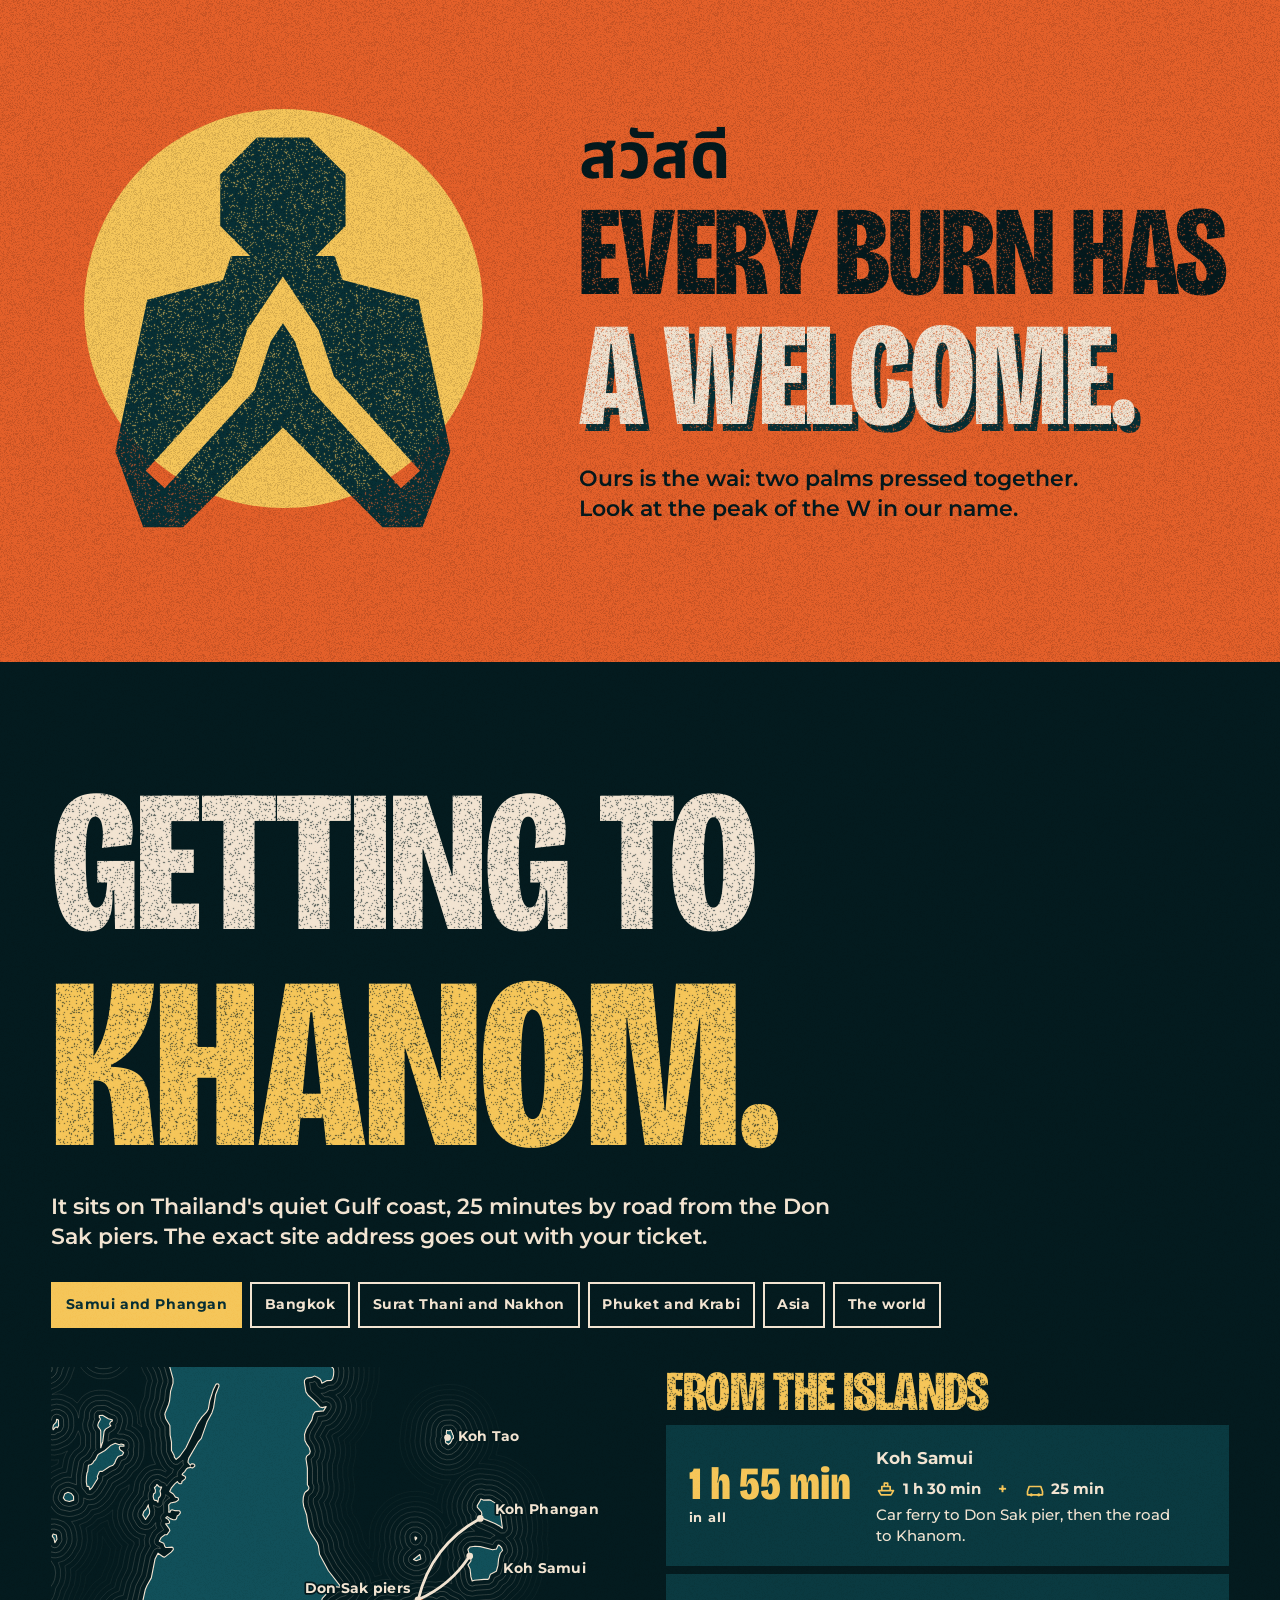
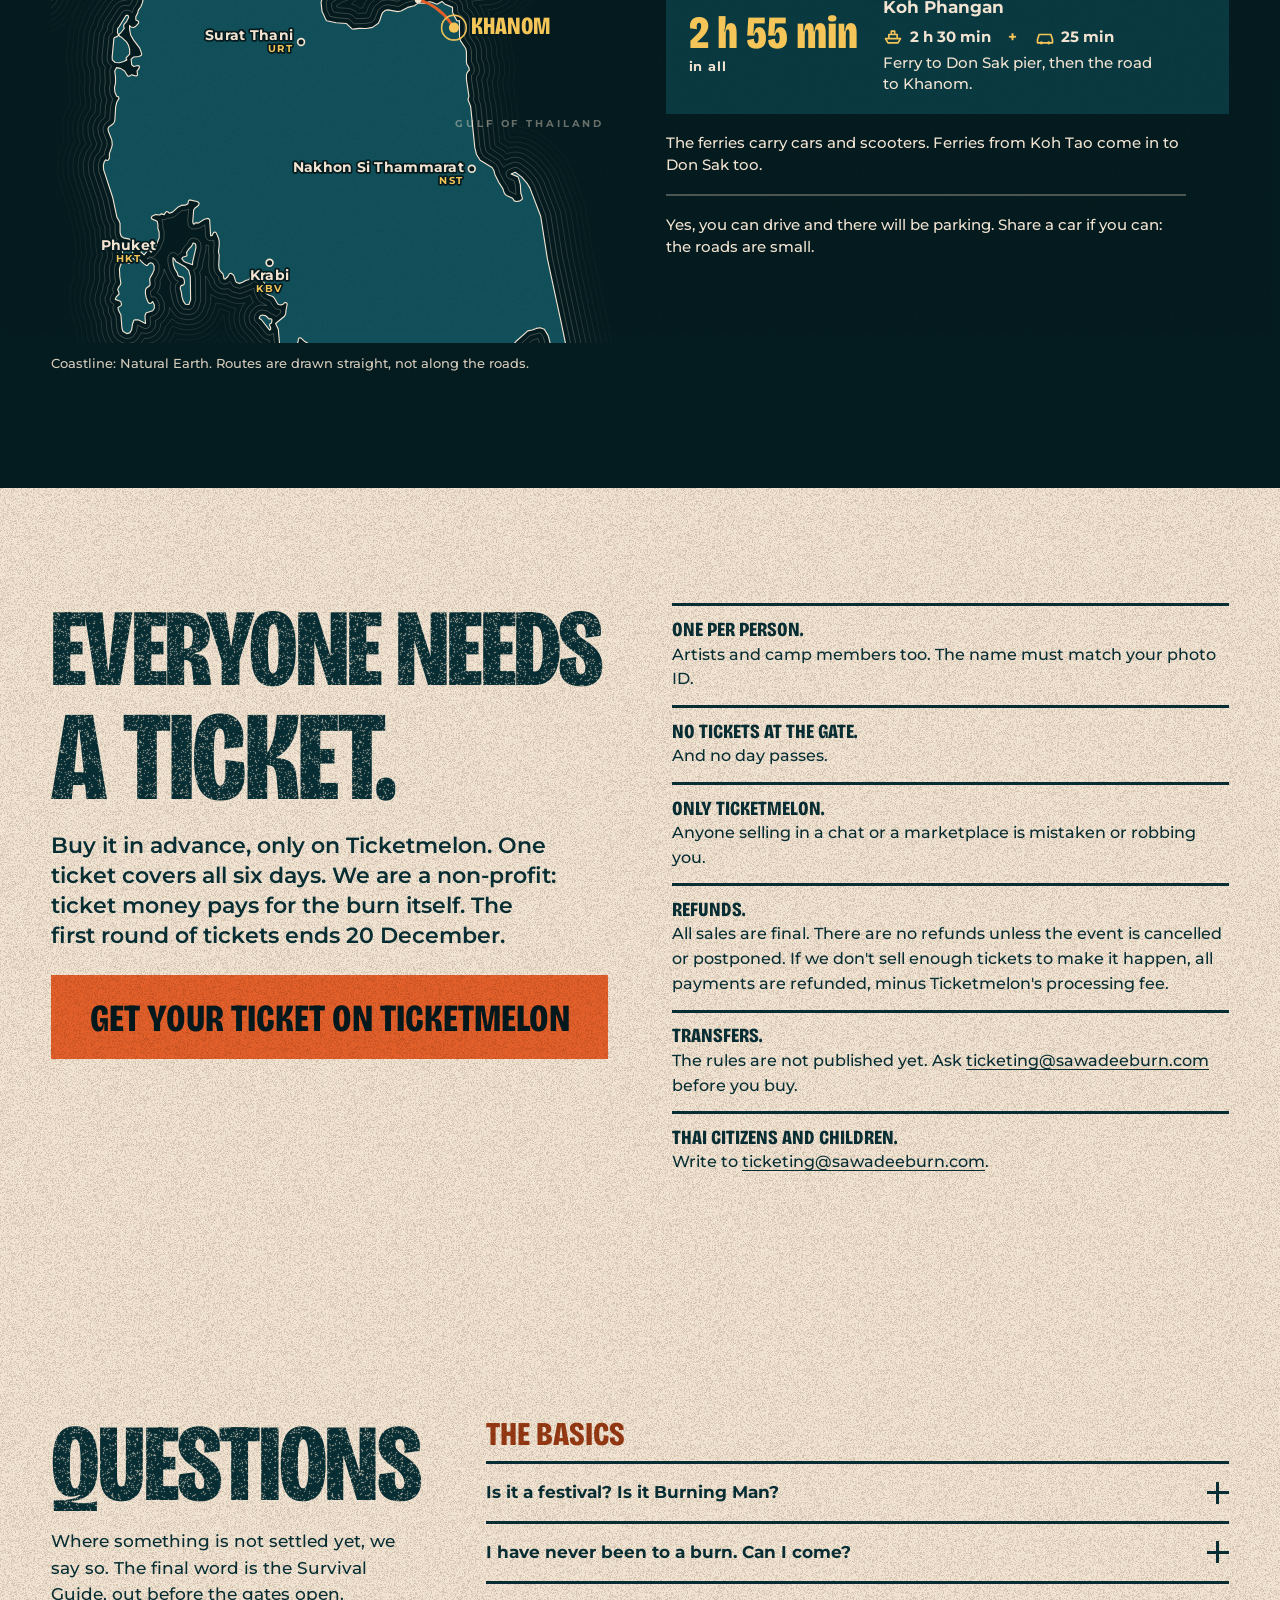
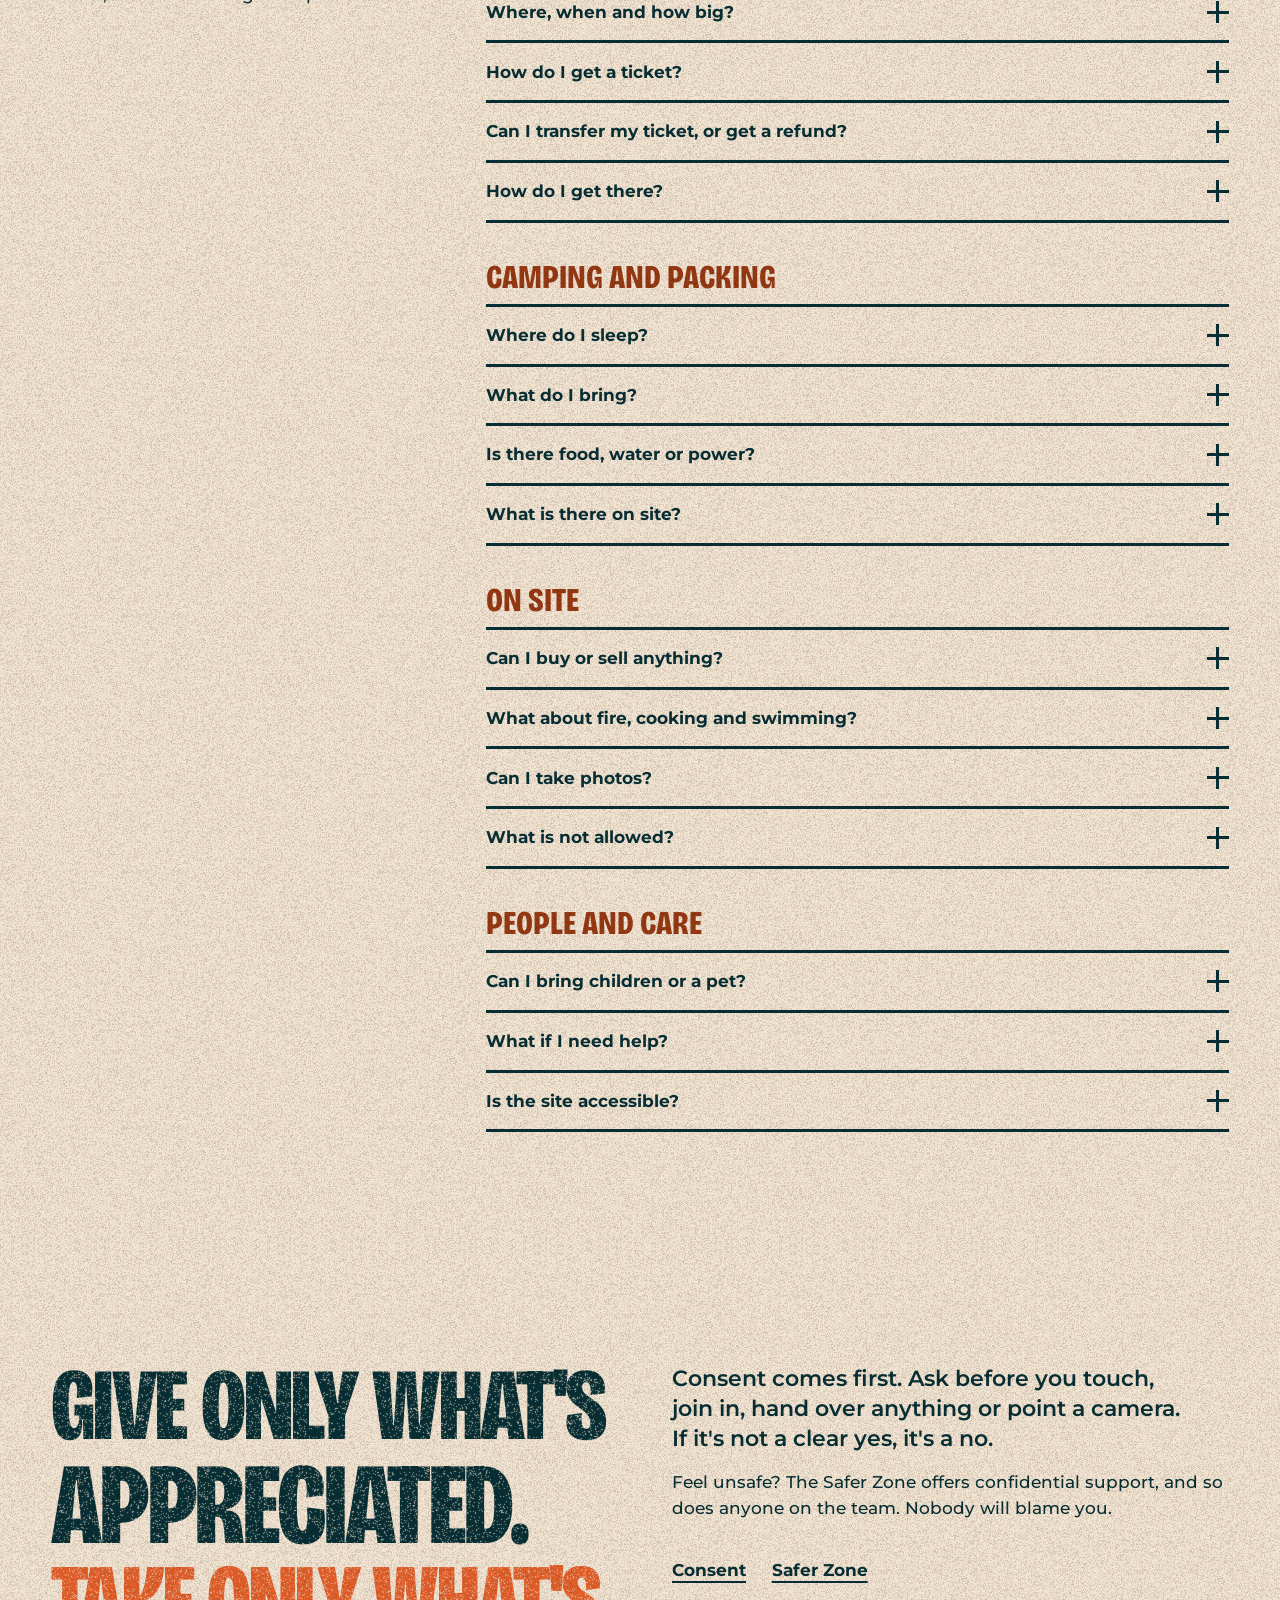
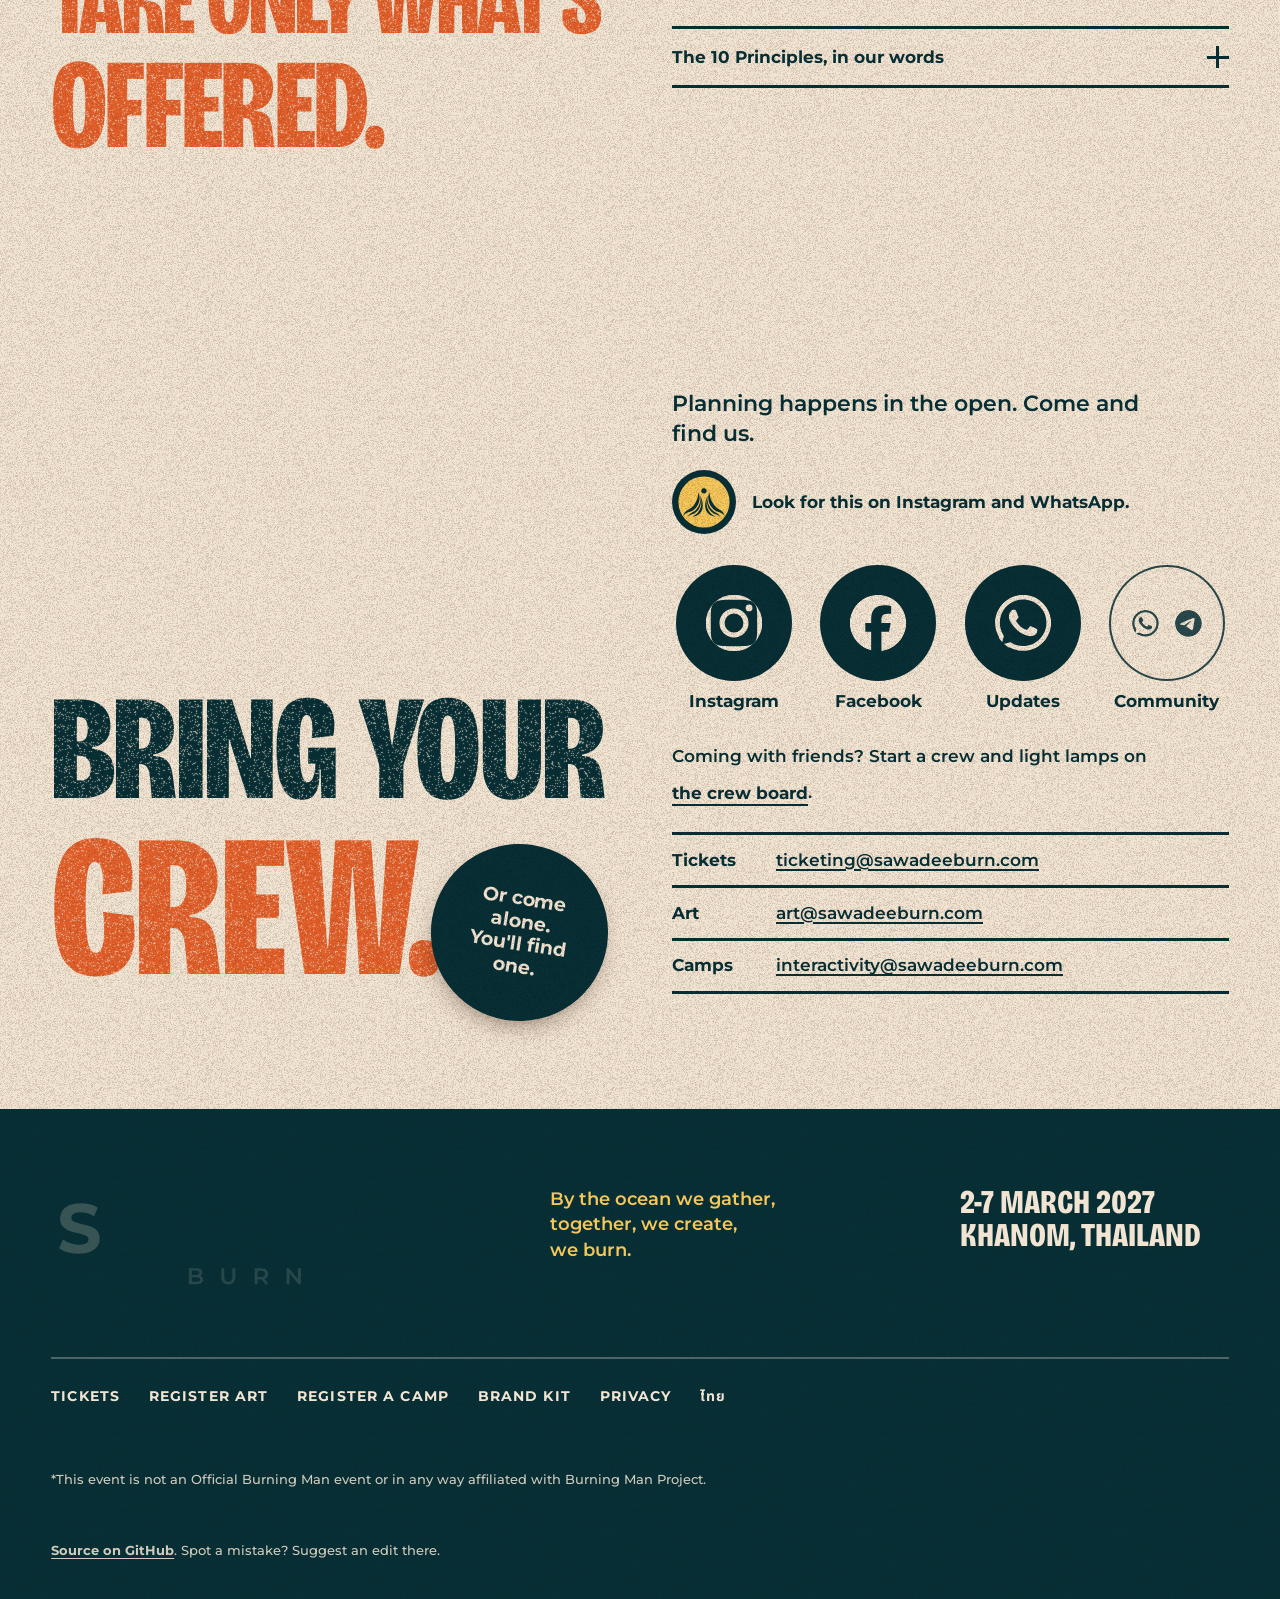
==== commit 7c696df5: "Instagram link: @sawadee.burn (the old @sawadeeburn account was disabled)" ====
--- a/public/index.html
+++ b/public/index.html
@@ -21,7 +21,7 @@
 <link rel="icon" href="favicon.svg" type="image/svg+xml">
 <link rel="preload" href="assets/fonts/bricolage.woff2" as="font" type="font/woff2" crossorigin>
 <link rel="preload" href="assets/fonts/montserrat.woff2" as="font" type="font/woff2" crossorigin>
-<link rel="stylesheet" href="assets/site.css?v=1795784948">
+<link rel="stylesheet" href="assets/site.css?v=1795828369">
 <script>(function(){try{var t=localStorage.getItem('sb-theme');if(t)document.documentElement.dataset.theme=t}catch(e){}document.documentElement.classList.add('js')})()</script>
 </head>
 <body>
@@ -68,7 +68,7 @@
           <a class="link" href="https://www.sawadeeburn.com/art" rel="noopener">Register your art</a>
           <a class="link" href="https://www.sawadeeburn.com/camps" rel="noopener">Register your camp</a>
         </p>
-        <ul class="social s-row"><li><a class="soc soc-instagram" href="https://www.instagram.com/sawadeeburn/" rel="noopener" aria-label="SaWadee Burn on Instagram"><svg viewBox="0 0 24 24" aria-hidden="true"><path fill="currentColor" d="M7.0301.084c-1.2768.0602-2.1487.264-2.911.5634-.7888.3075-1.4575.72-2.1228 1.3877-.6652.6677-1.075 1.3368-1.3802 2.127-.2954.7638-.4956 1.6365-.552 2.914-.0564 1.2775-.0689 1.6882-.0626 4.947.0062 3.2586.0206 3.6671.0825 4.9473.061 1.2765.264 2.1482.5635 2.9107.308.7889.72 1.4573 1.388 2.1228.6679.6655 1.3365 1.0743 2.1285 1.38.7632.295 1.6361.4961 2.9134.552 1.2773.056 1.6884.069 4.9462.0627 3.2578-.0062 3.668-.0207 4.9478-.0814 1.28-.0607 2.147-.2652 2.9098-.5633.7889-.3086 1.4578-.72 2.1228-1.3881.665-.6682 1.0745-1.3378 1.3795-2.1284.2957-.7632.4966-1.636.552-2.9124.056-1.2809.0692-1.6898.063-4.948-.0063-3.2583-.021-3.6668-.0817-4.9465-.0607-1.2797-.264-2.1487-.5633-2.9117-.3084-.7889-.72-1.4568-1.3876-2.1228C21.2982 1.33 20.628.9208 19.8378.6165 19.074.321 18.2017.1197 16.9244.0645 15.6471.0093 15.236-.005 11.977.0014 8.718.0076 8.31.0215 7.0301.0839m.1402 21.6932c-1.17-.0509-1.8053-.2453-2.2287-.408-.5606-.216-.96-.4771-1.3819-.895-.422-.4178-.6811-.8186-.9-1.378-.1644-.4234-.3624-1.058-.4171-2.228-.0595-1.2645-.072-1.6442-.079-4.848-.007-3.2037.0053-3.583.0607-4.848.05-1.169.2456-1.805.408-2.2282.216-.5613.4762-.96.895-1.3816.4188-.4217.8184-.6814 1.3783-.9003.423-.1651 1.0575-.3614 2.227-.4171 1.2655-.06 1.6447-.072 4.848-.079 3.2033-.007 3.5835.005 4.8495.0608 1.169.0508 1.8053.2445 2.228.408.5608.216.96.4754 1.3816.895.4217.4194.6816.8176.9005 1.3787.1653.4217.3617 1.056.4169 2.2263.0602 1.2655.0739 1.645.0796 4.848.0058 3.203-.0055 3.5834-.061 4.848-.051 1.17-.245 1.8055-.408 2.2294-.216.5604-.4763.96-.8954 1.3814-.419.4215-.8181.6811-1.3783.9-.4224.1649-1.0577.3617-2.2262.4174-1.2656.0595-1.6448.072-4.8493.079-3.2045.007-3.5825-.006-4.848-.0608M16.953 5.5864A1.44 1.44 0 1 0 18.39 4.144a1.44 1.44 0 0 0-1.437 1.4424M5.8385 12.012c.0067 3.4032 2.7706 6.1557 6.173 6.1493 3.4026-.0065 6.157-2.7701 6.1506-6.1733-.0065-3.4032-2.771-6.1565-6.174-6.1498-3.403.0067-6.156 2.771-6.1496 6.1738M8 12.0077a4 4 0 1 1 4.008 3.9921A3.9996 3.9996 0 0 1 8 12.0077"/></svg><span>Instagram</span></a></li><li><a class="soc soc-facebook" href="https://www.facebook.com/share/g/19vpA2Yy2N/" rel="noopener" aria-label="The SaWadee Burn Facebook group"><svg viewBox="0 0 24 24" aria-hidden="true"><path fill="currentColor" d="M9.101 23.691v-7.98H6.627v-3.667h2.474v-1.58c0-4.085 1.848-5.978 5.858-5.978.401 0 .955.042 1.468.103a8.68 8.68 0 0 1 1.141.195v3.325a8.623 8.623 0 0 0-.653-.036 26.805 26.805 0 0 0-.733-.009c-.707 0-1.259.096-1.675.309a1.686 1.686 0 0 0-.679.622c-.258.42-.374.995-.374 1.752v1.297h3.919l-.386 2.103-.287 1.564h-3.246v8.245C19.396 23.238 24 18.179 24 12.044c0-6.627-5.373-12-12-12s-12 5.373-12 12c0 5.628 3.874 10.35 9.101 11.647Z"/></svg><span>Facebook</span></a></li><li><a class="soc soc-whatsapp" href="https://chat.whatsapp.com/DsnkBWqcZJBJFKlb3BZ7hG" rel="noopener" aria-label="WhatsApp updates group"><svg viewBox="0 0 24 24" aria-hidden="true"><path fill="currentColor" d="M17.472 14.382c-.297-.149-1.758-.867-2.03-.967-.273-.099-.471-.148-.67.15-.197.297-.767.966-.94 1.164-.173.199-.347.223-.644.075-.297-.15-1.255-.463-2.39-1.475-.883-.788-1.48-1.761-1.653-2.059-.173-.297-.018-.458.13-.606.134-.133.298-.347.446-.52.149-.174.198-.298.298-.497.099-.198.05-.371-.025-.52-.075-.149-.669-1.612-.916-2.207-.242-.579-.487-.5-.669-.51-.173-.008-.371-.01-.57-.01-.198 0-.52.074-.792.372-.272.297-1.04 1.016-1.04 2.479 0 1.462 1.065 2.875 1.213 3.074.149.198 2.096 3.2 5.077 4.487.709.306 1.262.489 1.694.625.712.227 1.36.195 1.871.118.571-.085 1.758-.719 2.006-1.413.248-.694.248-1.289.173-1.413-.074-.124-.272-.198-.57-.347m-5.421 7.403h-.004a9.87 9.87 0 01-5.031-1.378l-.361-.214-3.741.982.998-3.648-.235-.374a9.86 9.86 0 01-1.51-5.26c.001-5.45 4.436-9.884 9.888-9.884 2.64 0 5.122 1.03 6.988 2.898a9.825 9.825 0 012.893 6.994c-.003 5.45-4.437 9.884-9.885 9.884m8.413-18.297A11.815 11.815 0 0012.05 0C5.495 0 .16 5.335.157 11.892c0 2.096.547 4.142 1.588 5.945L.057 24l6.305-1.654a11.882 11.882 0 005.683 1.448h.005c6.554 0 11.89-5.335 11.893-11.893a11.821 11.821 0 00-3.48-8.413Z"/></svg><span>Updates</span></a></li></ul>
+        <ul class="social s-row"><li><a class="soc soc-instagram" href="https://www.instagram.com/sawadee.burn/" rel="noopener" aria-label="SaWadee Burn on Instagram"><svg viewBox="0 0 24 24" aria-hidden="true"><path fill="currentColor" d="M7.0301.084c-1.2768.0602-2.1487.264-2.911.5634-.7888.3075-1.4575.72-2.1228 1.3877-.6652.6677-1.075 1.3368-1.3802 2.127-.2954.7638-.4956 1.6365-.552 2.914-.0564 1.2775-.0689 1.6882-.0626 4.947.0062 3.2586.0206 3.6671.0825 4.9473.061 1.2765.264 2.1482.5635 2.9107.308.7889.72 1.4573 1.388 2.1228.6679.6655 1.3365 1.0743 2.1285 1.38.7632.295 1.6361.4961 2.9134.552 1.2773.056 1.6884.069 4.9462.0627 3.2578-.0062 3.668-.0207 4.9478-.0814 1.28-.0607 2.147-.2652 2.9098-.5633.7889-.3086 1.4578-.72 2.1228-1.3881.665-.6682 1.0745-1.3378 1.3795-2.1284.2957-.7632.4966-1.636.552-2.9124.056-1.2809.0692-1.6898.063-4.948-.0063-3.2583-.021-3.6668-.0817-4.9465-.0607-1.2797-.264-2.1487-.5633-2.9117-.3084-.7889-.72-1.4568-1.3876-2.1228C21.2982 1.33 20.628.9208 19.8378.6165 19.074.321 18.2017.1197 16.9244.0645 15.6471.0093 15.236-.005 11.977.0014 8.718.0076 8.31.0215 7.0301.0839m.1402 21.6932c-1.17-.0509-1.8053-.2453-2.2287-.408-.5606-.216-.96-.4771-1.3819-.895-.422-.4178-.6811-.8186-.9-1.378-.1644-.4234-.3624-1.058-.4171-2.228-.0595-1.2645-.072-1.6442-.079-4.848-.007-3.2037.0053-3.583.0607-4.848.05-1.169.2456-1.805.408-2.2282.216-.5613.4762-.96.895-1.3816.4188-.4217.8184-.6814 1.3783-.9003.423-.1651 1.0575-.3614 2.227-.4171 1.2655-.06 1.6447-.072 4.848-.079 3.2033-.007 3.5835.005 4.8495.0608 1.169.0508 1.8053.2445 2.228.408.5608.216.96.4754 1.3816.895.4217.4194.6816.8176.9005 1.3787.1653.4217.3617 1.056.4169 2.2263.0602 1.2655.0739 1.645.0796 4.848.0058 3.203-.0055 3.5834-.061 4.848-.051 1.17-.245 1.8055-.408 2.2294-.216.5604-.4763.96-.8954 1.3814-.419.4215-.8181.6811-1.3783.9-.4224.1649-1.0577.3617-2.2262.4174-1.2656.0595-1.6448.072-4.8493.079-3.2045.007-3.5825-.006-4.848-.0608M16.953 5.5864A1.44 1.44 0 1 0 18.39 4.144a1.44 1.44 0 0 0-1.437 1.4424M5.8385 12.012c.0067 3.4032 2.7706 6.1557 6.173 6.1493 3.4026-.0065 6.157-2.7701 6.1506-6.1733-.0065-3.4032-2.771-6.1565-6.174-6.1498-3.403.0067-6.156 2.771-6.1496 6.1738M8 12.0077a4 4 0 1 1 4.008 3.9921A3.9996 3.9996 0 0 1 8 12.0077"/></svg><span>Instagram</span></a></li><li><a class="soc soc-facebook" href="https://www.facebook.com/share/g/19vpA2Yy2N/" rel="noopener" aria-label="The SaWadee Burn Facebook group"><svg viewBox="0 0 24 24" aria-hidden="true"><path fill="currentColor" d="M9.101 23.691v-7.98H6.627v-3.667h2.474v-1.58c0-4.085 1.848-5.978 5.858-5.978.401 0 .955.042 1.468.103a8.68 8.68 0 0 1 1.141.195v3.325a8.623 8.623 0 0 0-.653-.036 26.805 26.805 0 0 0-.733-.009c-.707 0-1.259.096-1.675.309a1.686 1.686 0 0 0-.679.622c-.258.42-.374.995-.374 1.752v1.297h3.919l-.386 2.103-.287 1.564h-3.246v8.245C19.396 23.238 24 18.179 24 12.044c0-6.627-5.373-12-12-12s-12 5.373-12 12c0 5.628 3.874 10.35 9.101 11.647Z"/></svg><span>Facebook</span></a></li><li><a class="soc soc-whatsapp" href="https://chat.whatsapp.com/DsnkBWqcZJBJFKlb3BZ7hG" rel="noopener" aria-label="WhatsApp updates group"><svg viewBox="0 0 24 24" aria-hidden="true"><path fill="currentColor" d="M17.472 14.382c-.297-.149-1.758-.867-2.03-.967-.273-.099-.471-.148-.67.15-.197.297-.767.966-.94 1.164-.173.199-.347.223-.644.075-.297-.15-1.255-.463-2.39-1.475-.883-.788-1.48-1.761-1.653-2.059-.173-.297-.018-.458.13-.606.134-.133.298-.347.446-.52.149-.174.198-.298.298-.497.099-.198.05-.371-.025-.52-.075-.149-.669-1.612-.916-2.207-.242-.579-.487-.5-.669-.51-.173-.008-.371-.01-.57-.01-.198 0-.52.074-.792.372-.272.297-1.04 1.016-1.04 2.479 0 1.462 1.065 2.875 1.213 3.074.149.198 2.096 3.2 5.077 4.487.709.306 1.262.489 1.694.625.712.227 1.36.195 1.871.118.571-.085 1.758-.719 2.006-1.413.248-.694.248-1.289.173-1.413-.074-.124-.272-.198-.57-.347m-5.421 7.403h-.004a9.87 9.87 0 01-5.031-1.378l-.361-.214-3.741.982.998-3.648-.235-.374a9.86 9.86 0 01-1.51-5.26c.001-5.45 4.436-9.884 9.888-9.884 2.64 0 5.122 1.03 6.988 2.898a9.825 9.825 0 012.893 6.994c-.003 5.45-4.437 9.884-9.885 9.884m8.413-18.297A11.815 11.815 0 0012.05 0C5.495 0 .16 5.335.157 11.892c0 2.096.547 4.142 1.588 5.945L.057 24l6.305-1.654a11.882 11.882 0 005.683 1.448h.005c6.554 0 11.89-5.335 11.893-11.893a11.821 11.821 0 00-3.48-8.413Z"/></svg><span>Updates</span></a></li></ul>
       </div>
       <figure class="print hero-print">
         <img src="assets/img/build.webp?v=naf2" width="1600" height="900" alt="Two-ink print: an orange drum disc sending out rings beside a tower of crossed timber bars, three bowls and a small gift." fetchpriority="high">
@@ -227,7 +227,7 @@
     <div class="community-copy">
       <p class="lede">Planning happens in the open. Come and find us.</p>
       <p class="find-av"><img src="assets/img/artem-avatar.svg" width="64" height="64" alt=""><span>Look for this on Instagram and WhatsApp.</span></p>
-      <ul class="social s-big"><li><a class="soc soc-instagram" href="https://www.instagram.com/sawadeeburn/" rel="noopener" aria-label="SaWadee Burn on Instagram"><svg viewBox="0 0 24 24" aria-hidden="true"><path fill="currentColor" d="M7.0301.084c-1.2768.0602-2.1487.264-2.911.5634-.7888.3075-1.4575.72-2.1228 1.3877-.6652.6677-1.075 1.3368-1.3802 2.127-.2954.7638-.4956 1.6365-.552 2.914-.0564 1.2775-.0689 1.6882-.0626 4.947.0062 3.2586.0206 3.6671.0825 4.9473.061 1.2765.264 2.1482.5635 2.9107.308.7889.72 1.4573 1.388 2.1228.6679.6655 1.3365 1.0743 2.1285 1.38.7632.295 1.6361.4961 2.9134.552 1.2773.056 1.6884.069 4.9462.0627 3.2578-.0062 3.668-.0207 4.9478-.0814 1.28-.0607 2.147-.2652 2.9098-.5633.7889-.3086 1.4578-.72 2.1228-1.3881.665-.6682 1.0745-1.3378 1.3795-2.1284.2957-.7632.4966-1.636.552-2.9124.056-1.2809.0692-1.6898.063-4.948-.0063-3.2583-.021-3.6668-.0817-4.9465-.0607-1.2797-.264-2.1487-.5633-2.9117-.3084-.7889-.72-1.4568-1.3876-2.1228C21.2982 1.33 20.628.9208 19.8378.6165 19.074.321 18.2017.1197 16.9244.0645 15.6471.0093 15.236-.005 11.977.0014 8.718.0076 8.31.0215 7.0301.0839m.1402 21.6932c-1.17-.0509-1.8053-.2453-2.2287-.408-.5606-.216-.96-.4771-1.3819-.895-.422-.4178-.6811-.8186-.9-1.378-.1644-.4234-.3624-1.058-.4171-2.228-.0595-1.2645-.072-1.6442-.079-4.848-.007-3.2037.0053-3.583.0607-4.848.05-1.169.2456-1.805.408-2.2282.216-.5613.4762-.96.895-1.3816.4188-.4217.8184-.6814 1.3783-.9003.423-.1651 1.0575-.3614 2.227-.4171 1.2655-.06 1.6447-.072 4.848-.079 3.2033-.007 3.5835.005 4.8495.0608 1.169.0508 1.8053.2445 2.228.408.5608.216.96.4754 1.3816.895.4217.4194.6816.8176.9005 1.3787.1653.4217.3617 1.056.4169 2.2263.0602 1.2655.0739 1.645.0796 4.848.0058 3.203-.0055 3.5834-.061 4.848-.051 1.17-.245 1.8055-.408 2.2294-.216.5604-.4763.96-.8954 1.3814-.419.4215-.8181.6811-1.3783.9-.4224.1649-1.0577.3617-2.2262.4174-1.2656.0595-1.6448.072-4.8493.079-3.2045.007-3.5825-.006-4.848-.0608M16.953 5.5864A1.44 1.44 0 1 0 18.39 4.144a1.44 1.44 0 0 0-1.437 1.4424M5.8385 12.012c.0067 3.4032 2.7706 6.1557 6.173 6.1493 3.4026-.0065 6.157-2.7701 6.1506-6.1733-.0065-3.4032-2.771-6.1565-6.174-6.1498-3.403.0067-6.156 2.771-6.1496 6.1738M8 12.0077a4 4 0 1 1 4.008 3.9921A3.9996 3.9996 0 0 1 8 12.0077"/></svg><span>Instagram</span></a></li><li><a class="soc soc-facebook" href="https://www.facebook.com/share/g/19vpA2Yy2N/" rel="noopener" aria-label="The SaWadee Burn Facebook group"><svg viewBox="0 0 24 24" aria-hidden="true"><path fill="currentColor" d="M9.101 23.691v-7.98H6.627v-3.667h2.474v-1.58c0-4.085 1.848-5.978 5.858-5.978.401 0 .955.042 1.468.103a8.68 8.68 0 0 1 1.141.195v3.325a8.623 8.623 0 0 0-.653-.036 26.805 26.805 0 0 0-.733-.009c-.707 0-1.259.096-1.675.309a1.686 1.686 0 0 0-.679.622c-.258.42-.374.995-.374 1.752v1.297h3.919l-.386 2.103-.287 1.564h-3.246v8.245C19.396 23.238 24 18.179 24 12.044c0-6.627-5.373-12-12-12s-12 5.373-12 12c0 5.628 3.874 10.35 9.101 11.647Z"/></svg><span>Facebook</span></a></li><li><a class="soc soc-whatsapp" href="https://chat.whatsapp.com/DsnkBWqcZJBJFKlb3BZ7hG" rel="noopener" aria-label="WhatsApp updates group"><svg viewBox="0 0 24 24" aria-hidden="true"><path fill="currentColor" d="M17.472 14.382c-.297-.149-1.758-.867-2.03-.967-.273-.099-.471-.148-.67.15-.197.297-.767.966-.94 1.164-.173.199-.347.223-.644.075-.297-.15-1.255-.463-2.39-1.475-.883-.788-1.48-1.761-1.653-2.059-.173-.297-.018-.458.13-.606.134-.133.298-.347.446-.52.149-.174.198-.298.298-.497.099-.198.05-.371-.025-.52-.075-.149-.669-1.612-.916-2.207-.242-.579-.487-.5-.669-.51-.173-.008-.371-.01-.57-.01-.198 0-.52.074-.792.372-.272.297-1.04 1.016-1.04 2.479 0 1.462 1.065 2.875 1.213 3.074.149.198 2.096 3.2 5.077 4.487.709.306 1.262.489 1.694.625.712.227 1.36.195 1.871.118.571-.085 1.758-.719 2.006-1.413.248-.694.248-1.289.173-1.413-.074-.124-.272-.198-.57-.347m-5.421 7.403h-.004a9.87 9.87 0 01-5.031-1.378l-.361-.214-3.741.982.998-3.648-.235-.374a9.86 9.86 0 01-1.51-5.26c.001-5.45 4.436-9.884 9.888-9.884 2.64 0 5.122 1.03 6.988 2.898a9.825 9.825 0 012.893 6.994c-.003 5.45-4.437 9.884-9.885 9.884m8.413-18.297A11.815 11.815 0 0012.05 0C5.495 0 .16 5.335.157 11.892c0 2.096.547 4.142 1.588 5.945L.057 24l6.305-1.654a11.882 11.882 0 005.683 1.448h.005c6.554 0 11.89-5.335 11.893-11.893a11.821 11.821 0 00-3.48-8.413Z"/></svg><span>Updates</span></a></li><li><div class="soc duo"><span class="duo-ring"><a href="https://chat.whatsapp.com/JHGfzF6utfO6M5jJKNe80o?mode=gi_t" rel="noopener" aria-label="Community chat on WhatsApp"><svg viewBox="0 0 24 24" aria-hidden="true"><path fill="currentColor" d="M17.472 14.382c-.297-.149-1.758-.867-2.03-.967-.273-.099-.471-.148-.67.15-.197.297-.767.966-.94 1.164-.173.199-.347.223-.644.075-.297-.15-1.255-.463-2.39-1.475-.883-.788-1.48-1.761-1.653-2.059-.173-.297-.018-.458.13-.606.134-.133.298-.347.446-.52.149-.174.198-.298.298-.497.099-.198.05-.371-.025-.52-.075-.149-.669-1.612-.916-2.207-.242-.579-.487-.5-.669-.51-.173-.008-.371-.01-.57-.01-.198 0-.52.074-.792.372-.272.297-1.04 1.016-1.04 2.479 0 1.462 1.065 2.875 1.213 3.074.149.198 2.096 3.2 5.077 4.487.709.306 1.262.489 1.694.625.712.227 1.36.195 1.871.118.571-.085 1.758-.719 2.006-1.413.248-.694.248-1.289.173-1.413-.074-.124-.272-.198-.57-.347m-5.421 7.403h-.004a9.87 9.87 0 01-5.031-1.378l-.361-.214-3.741.982.998-3.648-.235-.374a9.86 9.86 0 01-1.51-5.26c.001-5.45 4.436-9.884 9.888-9.884 2.64 0 5.122 1.03 6.988 2.898a9.825 9.825 0 012.893 6.994c-.003 5.45-4.437 9.884-9.885 9.884m8.413-18.297A11.815 11.815 0 0012.05 0C5.495 0 .16 5.335.157 11.892c0 2.096.547 4.142 1.588 5.945L.057 24l6.305-1.654a11.882 11.882 0 005.683 1.448h.005c6.554 0 11.89-5.335 11.893-11.893a11.821 11.821 0 00-3.48-8.413Z"/></svg></a><a href="https://t.me/sawadeeburn" rel="noopener" aria-label="Community chat on Telegram"><svg viewBox="0 0 24 24" aria-hidden="true"><path fill="currentColor" d="M11.944 0A12 12 0 0 0 0 12a12 12 0 0 0 12 12 12 12 0 0 0 12-12A12 12 0 0 0 12 0a12 12 0 0 0-.056 0zm4.962 7.224c.1-.002.321.023.465.14a.506.506 0 0 1 .171.325c.016.093.036.306.02.472-.18 1.898-.962 6.502-1.36 8.627-.168.9-.499 1.201-.82 1.23-.696.065-1.225-.46-1.9-.902-1.056-.693-1.653-1.124-2.678-1.8-1.185-.78-.417-1.21.258-1.91.177-.184 3.247-2.977 3.307-3.23.007-.032.014-.15-.056-.212s-.174-.041-.249-.024c-.106.024-1.793 1.14-5.061 3.345-.48.33-.913.49-1.302.48-.428-.008-1.252-.241-1.865-.44-.752-.245-1.349-.374-1.297-.789.027-.216.325-.437.893-.663 3.498-1.524 5.83-2.529 6.998-3.014 3.332-1.386 4.025-1.627 4.476-1.635z"/></svg></a></span><span>Community</span></div></li></ul>
+      <ul class="social s-big"><li><a class="soc soc-instagram" href="https://www.instagram.com/sawadee.burn/" rel="noopener" aria-label="SaWadee Burn on Instagram"><svg viewBox="0 0 24 24" aria-hidden="true"><path fill="currentColor" d="M7.0301.084c-1.2768.0602-2.1487.264-2.911.5634-.7888.3075-1.4575.72-2.1228 1.3877-.6652.6677-1.075 1.3368-1.3802 2.127-.2954.7638-.4956 1.6365-.552 2.914-.0564 1.2775-.0689 1.6882-.0626 4.947.0062 3.2586.0206 3.6671.0825 4.9473.061 1.2765.264 2.1482.5635 2.9107.308.7889.72 1.4573 1.388 2.1228.6679.6655 1.3365 1.0743 2.1285 1.38.7632.295 1.6361.4961 2.9134.552 1.2773.056 1.6884.069 4.9462.0627 3.2578-.0062 3.668-.0207 4.9478-.0814 1.28-.0607 2.147-.2652 2.9098-.5633.7889-.3086 1.4578-.72 2.1228-1.3881.665-.6682 1.0745-1.3378 1.3795-2.1284.2957-.7632.4966-1.636.552-2.9124.056-1.2809.0692-1.6898.063-4.948-.0063-3.2583-.021-3.6668-.0817-4.9465-.0607-1.2797-.264-2.1487-.5633-2.9117-.3084-.7889-.72-1.4568-1.3876-2.1228C21.2982 1.33 20.628.9208 19.8378.6165 19.074.321 18.2017.1197 16.9244.0645 15.6471.0093 15.236-.005 11.977.0014 8.718.0076 8.31.0215 7.0301.0839m.1402 21.6932c-1.17-.0509-1.8053-.2453-2.2287-.408-.5606-.216-.96-.4771-1.3819-.895-.422-.4178-.6811-.8186-.9-1.378-.1644-.4234-.3624-1.058-.4171-2.228-.0595-1.2645-.072-1.6442-.079-4.848-.007-3.2037.0053-3.583.0607-4.848.05-1.169.2456-1.805.408-2.2282.216-.5613.4762-.96.895-1.3816.4188-.4217.8184-.6814 1.3783-.9003.423-.1651 1.0575-.3614 2.227-.4171 1.2655-.06 1.6447-.072 4.848-.079 3.2033-.007 3.5835.005 4.8495.0608 1.169.0508 1.8053.2445 2.228.408.5608.216.96.4754 1.3816.895.4217.4194.6816.8176.9005 1.3787.1653.4217.3617 1.056.4169 2.2263.0602 1.2655.0739 1.645.0796 4.848.0058 3.203-.0055 3.5834-.061 4.848-.051 1.17-.245 1.8055-.408 2.2294-.216.5604-.4763.96-.8954 1.3814-.419.4215-.8181.6811-1.3783.9-.4224.1649-1.0577.3617-2.2262.4174-1.2656.0595-1.6448.072-4.8493.079-3.2045.007-3.5825-.006-4.848-.0608M16.953 5.5864A1.44 1.44 0 1 0 18.39 4.144a1.44 1.44 0 0 0-1.437 1.4424M5.8385 12.012c.0067 3.4032 2.7706 6.1557 6.173 6.1493 3.4026-.0065 6.157-2.7701 6.1506-6.1733-.0065-3.4032-2.771-6.1565-6.174-6.1498-3.403.0067-6.156 2.771-6.1496 6.1738M8 12.0077a4 4 0 1 1 4.008 3.9921A3.9996 3.9996 0 0 1 8 12.0077"/></svg><span>Instagram</span></a></li><li><a class="soc soc-facebook" href="https://www.facebook.com/share/g/19vpA2Yy2N/" rel="noopener" aria-label="The SaWadee Burn Facebook group"><svg viewBox="0 0 24 24" aria-hidden="true"><path fill="currentColor" d="M9.101 23.691v-7.98H6.627v-3.667h2.474v-1.58c0-4.085 1.848-5.978 5.858-5.978.401 0 .955.042 1.468.103a8.68 8.68 0 0 1 1.141.195v3.325a8.623 8.623 0 0 0-.653-.036 26.805 26.805 0 0 0-.733-.009c-.707 0-1.259.096-1.675.309a1.686 1.686 0 0 0-.679.622c-.258.42-.374.995-.374 1.752v1.297h3.919l-.386 2.103-.287 1.564h-3.246v8.245C19.396 23.238 24 18.179 24 12.044c0-6.627-5.373-12-12-12s-12 5.373-12 12c0 5.628 3.874 10.35 9.101 11.647Z"/></svg><span>Facebook</span></a></li><li><a class="soc soc-whatsapp" href="https://chat.whatsapp.com/DsnkBWqcZJBJFKlb3BZ7hG" rel="noopener" aria-label="WhatsApp updates group"><svg viewBox="0 0 24 24" aria-hidden="true"><path fill="currentColor" d="M17.472 14.382c-.297-.149-1.758-.867-2.03-.967-.273-.099-.471-.148-.67.15-.197.297-.767.966-.94 1.164-.173.199-.347.223-.644.075-.297-.15-1.255-.463-2.39-1.475-.883-.788-1.48-1.761-1.653-2.059-.173-.297-.018-.458.13-.606.134-.133.298-.347.446-.52.149-.174.198-.298.298-.497.099-.198.05-.371-.025-.52-.075-.149-.669-1.612-.916-2.207-.242-.579-.487-.5-.669-.51-.173-.008-.371-.01-.57-.01-.198 0-.52.074-.792.372-.272.297-1.04 1.016-1.04 2.479 0 1.462 1.065 2.875 1.213 3.074.149.198 2.096 3.2 5.077 4.487.709.306 1.262.489 1.694.625.712.227 1.36.195 1.871.118.571-.085 1.758-.719 2.006-1.413.248-.694.248-1.289.173-1.413-.074-.124-.272-.198-.57-.347m-5.421 7.403h-.004a9.87 9.87 0 01-5.031-1.378l-.361-.214-3.741.982.998-3.648-.235-.374a9.86 9.86 0 01-1.51-5.26c.001-5.45 4.436-9.884 9.888-9.884 2.64 0 5.122 1.03 6.988 2.898a9.825 9.825 0 012.893 6.994c-.003 5.45-4.437 9.884-9.885 9.884m8.413-18.297A11.815 11.815 0 0012.05 0C5.495 0 .16 5.335.157 11.892c0 2.096.547 4.142 1.588 5.945L.057 24l6.305-1.654a11.882 11.882 0 005.683 1.448h.005c6.554 0 11.89-5.335 11.893-11.893a11.821 11.821 0 00-3.48-8.413Z"/></svg><span>Updates</span></a></li><li><div class="soc duo"><span class="duo-ring"><a href="https://chat.whatsapp.com/JHGfzF6utfO6M5jJKNe80o?mode=gi_t" rel="noopener" aria-label="Community chat on WhatsApp"><svg viewBox="0 0 24 24" aria-hidden="true"><path fill="currentColor" d="M17.472 14.382c-.297-.149-1.758-.867-2.03-.967-.273-.099-.471-.148-.67.15-.197.297-.767.966-.94 1.164-.173.199-.347.223-.644.075-.297-.15-1.255-.463-2.39-1.475-.883-.788-1.48-1.761-1.653-2.059-.173-.297-.018-.458.13-.606.134-.133.298-.347.446-.52.149-.174.198-.298.298-.497.099-.198.05-.371-.025-.52-.075-.149-.669-1.612-.916-2.207-.242-.579-.487-.5-.669-.51-.173-.008-.371-.01-.57-.01-.198 0-.52.074-.792.372-.272.297-1.04 1.016-1.04 2.479 0 1.462 1.065 2.875 1.213 3.074.149.198 2.096 3.2 5.077 4.487.709.306 1.262.489 1.694.625.712.227 1.36.195 1.871.118.571-.085 1.758-.719 2.006-1.413.248-.694.248-1.289.173-1.413-.074-.124-.272-.198-.57-.347m-5.421 7.403h-.004a9.87 9.87 0 01-5.031-1.378l-.361-.214-3.741.982.998-3.648-.235-.374a9.86 9.86 0 01-1.51-5.26c.001-5.45 4.436-9.884 9.888-9.884 2.64 0 5.122 1.03 6.988 2.898a9.825 9.825 0 012.893 6.994c-.003 5.45-4.437 9.884-9.885 9.884m8.413-18.297A11.815 11.815 0 0012.05 0C5.495 0 .16 5.335.157 11.892c0 2.096.547 4.142 1.588 5.945L.057 24l6.305-1.654a11.882 11.882 0 005.683 1.448h.005c6.554 0 11.89-5.335 11.893-11.893a11.821 11.821 0 00-3.48-8.413Z"/></svg></a><a href="https://t.me/sawadeeburn" rel="noopener" aria-label="Community chat on Telegram"><svg viewBox="0 0 24 24" aria-hidden="true"><path fill="currentColor" d="M11.944 0A12 12 0 0 0 0 12a12 12 0 0 0 12 12 12 12 0 0 0 12-12A12 12 0 0 0 12 0a12 12 0 0 0-.056 0zm4.962 7.224c.1-.002.321.023.465.14a.506.506 0 0 1 .171.325c.016.093.036.306.02.472-.18 1.898-.962 6.502-1.36 8.627-.168.9-.499 1.201-.82 1.23-.696.065-1.225-.46-1.9-.902-1.056-.693-1.653-1.124-2.678-1.8-1.185-.78-.417-1.21.258-1.91.177-.184 3.247-2.977 3.307-3.23.007-.032.014-.15-.056-.212s-.174-.041-.249-.024c-.106.024-1.793 1.14-5.061 3.345-.48.33-.913.49-1.302.48-.428-.008-1.252-.241-1.865-.44-.752-.245-1.349-.374-1.297-.789.027-.216.325-.437.893-.663 3.498-1.524 5.83-2.529 6.998-3.014 3.332-1.386 4.025-1.627 4.476-1.635z"/></svg></a></span><span>Community</span></div></li></ul>
       <p class="kit-link">Coming with friends? Start a crew and light lamps on <a class="link" href="crews/">the crew board</a>.</p>
       <dl class="mails">
         <div><dt>Tickets</dt><dd><a href="mailto:ticketing@sawadeeburn.com">ticketing@sawadeeburn.com</a></dd></div>
@@ -242,7 +242,7 @@
 
 <div class="dock" id="dock" hidden>
   <a class="btn" href="https://www.ticketmelon.com/MarkusHouse/SawadeeBurn2027" rel="noopener">Get your ticket</a>
-  <ul class="social s-row"><li><a class="soc soc-instagram" href="https://www.instagram.com/sawadeeburn/" rel="noopener" aria-label="SaWadee Burn on Instagram"><svg viewBox="0 0 24 24" aria-hidden="true"><path fill="currentColor" d="M7.0301.084c-1.2768.0602-2.1487.264-2.911.5634-.7888.3075-1.4575.72-2.1228 1.3877-.6652.6677-1.075 1.3368-1.3802 2.127-.2954.7638-.4956 1.6365-.552 2.914-.0564 1.2775-.0689 1.6882-.0626 4.947.0062 3.2586.0206 3.6671.0825 4.9473.061 1.2765.264 2.1482.5635 2.9107.308.7889.72 1.4573 1.388 2.1228.6679.6655 1.3365 1.0743 2.1285 1.38.7632.295 1.6361.4961 2.9134.552 1.2773.056 1.6884.069 4.9462.0627 3.2578-.0062 3.668-.0207 4.9478-.0814 1.28-.0607 2.147-.2652 2.9098-.5633.7889-.3086 1.4578-.72 2.1228-1.3881.665-.6682 1.0745-1.3378 1.3795-2.1284.2957-.7632.4966-1.636.552-2.9124.056-1.2809.0692-1.6898.063-4.948-.0063-3.2583-.021-3.6668-.0817-4.9465-.0607-1.2797-.264-2.1487-.5633-2.9117-.3084-.7889-.72-1.4568-1.3876-2.1228C21.2982 1.33 20.628.9208 19.8378.6165 19.074.321 18.2017.1197 16.9244.0645 15.6471.0093 15.236-.005 11.977.0014 8.718.0076 8.31.0215 7.0301.0839m.1402 21.6932c-1.17-.0509-1.8053-.2453-2.2287-.408-.5606-.216-.96-.4771-1.3819-.895-.422-.4178-.6811-.8186-.9-1.378-.1644-.4234-.3624-1.058-.4171-2.228-.0595-1.2645-.072-1.6442-.079-4.848-.007-3.2037.0053-3.583.0607-4.848.05-1.169.2456-1.805.408-2.2282.216-.5613.4762-.96.895-1.3816.4188-.4217.8184-.6814 1.3783-.9003.423-.1651 1.0575-.3614 2.227-.4171 1.2655-.06 1.6447-.072 4.848-.079 3.2033-.007 3.5835.005 4.8495.0608 1.169.0508 1.8053.2445 2.228.408.5608.216.96.4754 1.3816.895.4217.4194.6816.8176.9005 1.3787.1653.4217.3617 1.056.4169 2.2263.0602 1.2655.0739 1.645.0796 4.848.0058 3.203-.0055 3.5834-.061 4.848-.051 1.17-.245 1.8055-.408 2.2294-.216.5604-.4763.96-.8954 1.3814-.419.4215-.8181.6811-1.3783.9-.4224.1649-1.0577.3617-2.2262.4174-1.2656.0595-1.6448.072-4.8493.079-3.2045.007-3.5825-.006-4.848-.0608M16.953 5.5864A1.44 1.44 0 1 0 18.39 4.144a1.44 1.44 0 0 0-1.437 1.4424M5.8385 12.012c.0067 3.4032 2.7706 6.1557 6.173 6.1493 3.4026-.0065 6.157-2.7701 6.1506-6.1733-.0065-3.4032-2.771-6.1565-6.174-6.1498-3.403.0067-6.156 2.771-6.1496 6.1738M8 12.0077a4 4 0 1 1 4.008 3.9921A3.9996 3.9996 0 0 1 8 12.0077"/></svg><span>Instagram</span></a></li><li><a class="soc soc-facebook" href="https://www.facebook.com/share/g/19vpA2Yy2N/" rel="noopener" aria-label="The SaWadee Burn Facebook group"><svg viewBox="0 0 24 24" aria-hidden="true"><path fill="currentColor" d="M9.101 23.691v-7.98H6.627v-3.667h2.474v-1.58c0-4.085 1.848-5.978 5.858-5.978.401 0 .955.042 1.468.103a8.68 8.68 0 0 1 1.141.195v3.325a8.623 8.623 0 0 0-.653-.036 26.805 26.805 0 0 0-.733-.009c-.707 0-1.259.096-1.675.309a1.686 1.686 0 0 0-.679.622c-.258.42-.374.995-.374 1.752v1.297h3.919l-.386 2.103-.287 1.564h-3.246v8.245C19.396 23.238 24 18.179 24 12.044c0-6.627-5.373-12-12-12s-12 5.373-12 12c0 5.628 3.874 10.35 9.101 11.647Z"/></svg><span>Facebook</span></a></li><li><a class="soc soc-whatsapp" href="https://chat.whatsapp.com/DsnkBWqcZJBJFKlb3BZ7hG" rel="noopener" aria-label="WhatsApp updates group"><svg viewBox="0 0 24 24" aria-hidden="true"><path fill="currentColor" d="M17.472 14.382c-.297-.149-1.758-.867-2.03-.967-.273-.099-.471-.148-.67.15-.197.297-.767.966-.94 1.164-.173.199-.347.223-.644.075-.297-.15-1.255-.463-2.39-1.475-.883-.788-1.48-1.761-1.653-2.059-.173-.297-.018-.458.13-.606.134-.133.298-.347.446-.52.149-.174.198-.298.298-.497.099-.198.05-.371-.025-.52-.075-.149-.669-1.612-.916-2.207-.242-.579-.487-.5-.669-.51-.173-.008-.371-.01-.57-.01-.198 0-.52.074-.792.372-.272.297-1.04 1.016-1.04 2.479 0 1.462 1.065 2.875 1.213 3.074.149.198 2.096 3.2 5.077 4.487.709.306 1.262.489 1.694.625.712.227 1.36.195 1.871.118.571-.085 1.758-.719 2.006-1.413.248-.694.248-1.289.173-1.413-.074-.124-.272-.198-.57-.347m-5.421 7.403h-.004a9.87 9.87 0 01-5.031-1.378l-.361-.214-3.741.982.998-3.648-.235-.374a9.86 9.86 0 01-1.51-5.26c.001-5.45 4.436-9.884 9.888-9.884 2.64 0 5.122 1.03 6.988 2.898a9.825 9.825 0 012.893 6.994c-.003 5.45-4.437 9.884-9.885 9.884m8.413-18.297A11.815 11.815 0 0012.05 0C5.495 0 .16 5.335.157 11.892c0 2.096.547 4.142 1.588 5.945L.057 24l6.305-1.654a11.882 11.882 0 005.683 1.448h.005c6.554 0 11.89-5.335 11.893-11.893a11.821 11.821 0 00-3.48-8.413Z"/></svg><span>Updates</span></a></li></ul>
+  <ul class="social s-row"><li><a class="soc soc-instagram" href="https://www.instagram.com/sawadee.burn/" rel="noopener" aria-label="SaWadee Burn on Instagram"><svg viewBox="0 0 24 24" aria-hidden="true"><path fill="currentColor" d="M7.0301.084c-1.2768.0602-2.1487.264-2.911.5634-.7888.3075-1.4575.72-2.1228 1.3877-.6652.6677-1.075 1.3368-1.3802 2.127-.2954.7638-.4956 1.6365-.552 2.914-.0564 1.2775-.0689 1.6882-.0626 4.947.0062 3.2586.0206 3.6671.0825 4.9473.061 1.2765.264 2.1482.5635 2.9107.308.7889.72 1.4573 1.388 2.1228.6679.6655 1.3365 1.0743 2.1285 1.38.7632.295 1.6361.4961 2.9134.552 1.2773.056 1.6884.069 4.9462.0627 3.2578-.0062 3.668-.0207 4.9478-.0814 1.28-.0607 2.147-.2652 2.9098-.5633.7889-.3086 1.4578-.72 2.1228-1.3881.665-.6682 1.0745-1.3378 1.3795-2.1284.2957-.7632.4966-1.636.552-2.9124.056-1.2809.0692-1.6898.063-4.948-.0063-3.2583-.021-3.6668-.0817-4.9465-.0607-1.2797-.264-2.1487-.5633-2.9117-.3084-.7889-.72-1.4568-1.3876-2.1228C21.2982 1.33 20.628.9208 19.8378.6165 19.074.321 18.2017.1197 16.9244.0645 15.6471.0093 15.236-.005 11.977.0014 8.718.0076 8.31.0215 7.0301.0839m.1402 21.6932c-1.17-.0509-1.8053-.2453-2.2287-.408-.5606-.216-.96-.4771-1.3819-.895-.422-.4178-.6811-.8186-.9-1.378-.1644-.4234-.3624-1.058-.4171-2.228-.0595-1.2645-.072-1.6442-.079-4.848-.007-3.2037.0053-3.583.0607-4.848.05-1.169.2456-1.805.408-2.2282.216-.5613.4762-.96.895-1.3816.4188-.4217.8184-.6814 1.3783-.9003.423-.1651 1.0575-.3614 2.227-.4171 1.2655-.06 1.6447-.072 4.848-.079 3.2033-.007 3.5835.005 4.8495.0608 1.169.0508 1.8053.2445 2.228.408.5608.216.96.4754 1.3816.895.4217.4194.6816.8176.9005 1.3787.1653.4217.3617 1.056.4169 2.2263.0602 1.2655.0739 1.645.0796 4.848.0058 3.203-.0055 3.5834-.061 4.848-.051 1.17-.245 1.8055-.408 2.2294-.216.5604-.4763.96-.8954 1.3814-.419.4215-.8181.6811-1.3783.9-.4224.1649-1.0577.3617-2.2262.4174-1.2656.0595-1.6448.072-4.8493.079-3.2045.007-3.5825-.006-4.848-.0608M16.953 5.5864A1.44 1.44 0 1 0 18.39 4.144a1.44 1.44 0 0 0-1.437 1.4424M5.8385 12.012c.0067 3.4032 2.7706 6.1557 6.173 6.1493 3.4026-.0065 6.157-2.7701 6.1506-6.1733-.0065-3.4032-2.771-6.1565-6.174-6.1498-3.403.0067-6.156 2.771-6.1496 6.1738M8 12.0077a4 4 0 1 1 4.008 3.9921A3.9996 3.9996 0 0 1 8 12.0077"/></svg><span>Instagram</span></a></li><li><a class="soc soc-facebook" href="https://www.facebook.com/share/g/19vpA2Yy2N/" rel="noopener" aria-label="The SaWadee Burn Facebook group"><svg viewBox="0 0 24 24" aria-hidden="true"><path fill="currentColor" d="M9.101 23.691v-7.98H6.627v-3.667h2.474v-1.58c0-4.085 1.848-5.978 5.858-5.978.401 0 .955.042 1.468.103a8.68 8.68 0 0 1 1.141.195v3.325a8.623 8.623 0 0 0-.653-.036 26.805 26.805 0 0 0-.733-.009c-.707 0-1.259.096-1.675.309a1.686 1.686 0 0 0-.679.622c-.258.42-.374.995-.374 1.752v1.297h3.919l-.386 2.103-.287 1.564h-3.246v8.245C19.396 23.238 24 18.179 24 12.044c0-6.627-5.373-12-12-12s-12 5.373-12 12c0 5.628 3.874 10.35 9.101 11.647Z"/></svg><span>Facebook</span></a></li><li><a class="soc soc-whatsapp" href="https://chat.whatsapp.com/DsnkBWqcZJBJFKlb3BZ7hG" rel="noopener" aria-label="WhatsApp updates group"><svg viewBox="0 0 24 24" aria-hidden="true"><path fill="currentColor" d="M17.472 14.382c-.297-.149-1.758-.867-2.03-.967-.273-.099-.471-.148-.67.15-.197.297-.767.966-.94 1.164-.173.199-.347.223-.644.075-.297-.15-1.255-.463-2.39-1.475-.883-.788-1.48-1.761-1.653-2.059-.173-.297-.018-.458.13-.606.134-.133.298-.347.446-.52.149-.174.198-.298.298-.497.099-.198.05-.371-.025-.52-.075-.149-.669-1.612-.916-2.207-.242-.579-.487-.5-.669-.51-.173-.008-.371-.01-.57-.01-.198 0-.52.074-.792.372-.272.297-1.04 1.016-1.04 2.479 0 1.462 1.065 2.875 1.213 3.074.149.198 2.096 3.2 5.077 4.487.709.306 1.262.489 1.694.625.712.227 1.36.195 1.871.118.571-.085 1.758-.719 2.006-1.413.248-.694.248-1.289.173-1.413-.074-.124-.272-.198-.57-.347m-5.421 7.403h-.004a9.87 9.87 0 01-5.031-1.378l-.361-.214-3.741.982.998-3.648-.235-.374a9.86 9.86 0 01-1.51-5.26c.001-5.45 4.436-9.884 9.888-9.884 2.64 0 5.122 1.03 6.988 2.898a9.825 9.825 0 012.893 6.994c-.003 5.45-4.437 9.884-9.885 9.884m8.413-18.297A11.815 11.815 0 0012.05 0C5.495 0 .16 5.335.157 11.892c0 2.096.547 4.142 1.588 5.945L.057 24l6.305-1.654a11.882 11.882 0 005.683 1.448h.005c6.554 0 11.89-5.335 11.893-11.893a11.821 11.821 0 00-3.48-8.413Z"/></svg><span>Updates</span></a></li></ul>
 </div>
 
 <footer class="foot f-sea">
@@ -265,6 +265,6 @@
 
 <script src="assets/motion/assets.js" defer></script>
 <script src="assets/motion/sawadee-motion.js" defer></script>
-<script src="assets/site.js?v=1795784948" defer></script>
+<script src="assets/site.js?v=1795828369" defer></script>
 </body>
 </html>
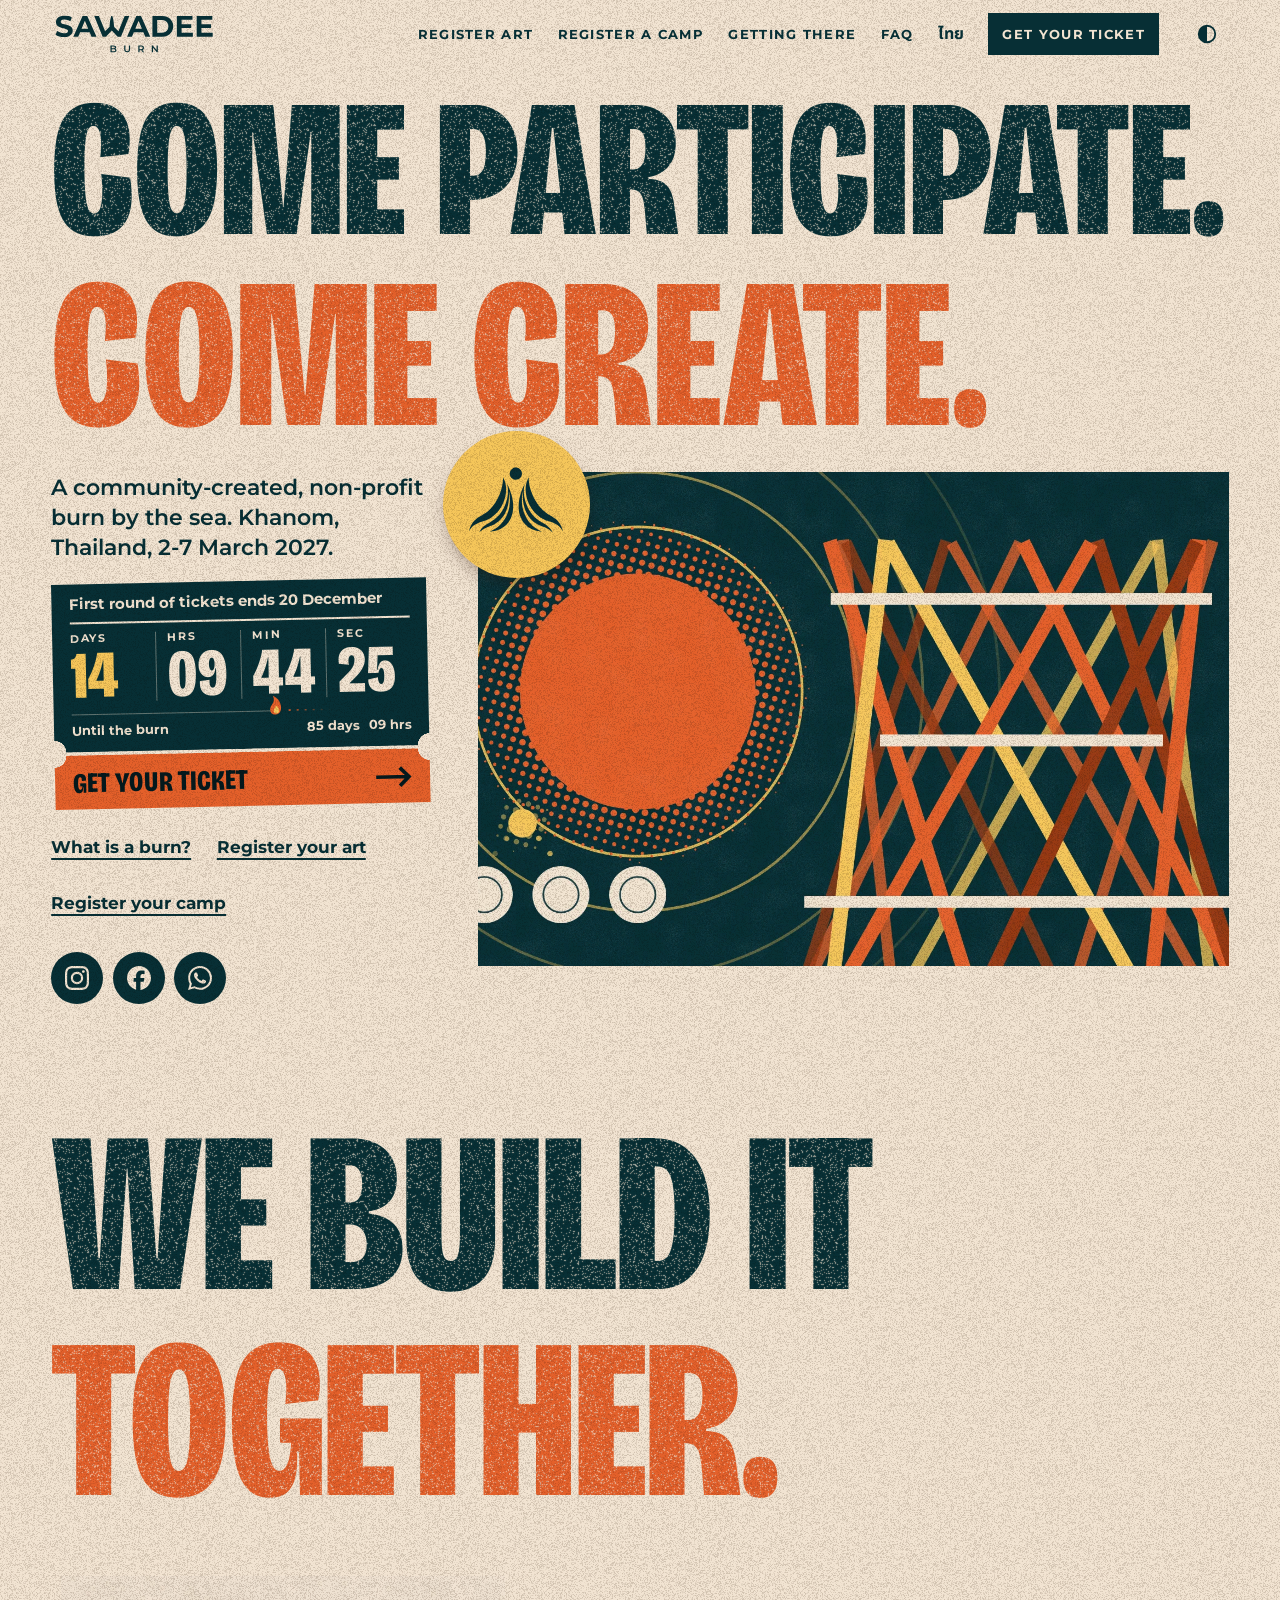
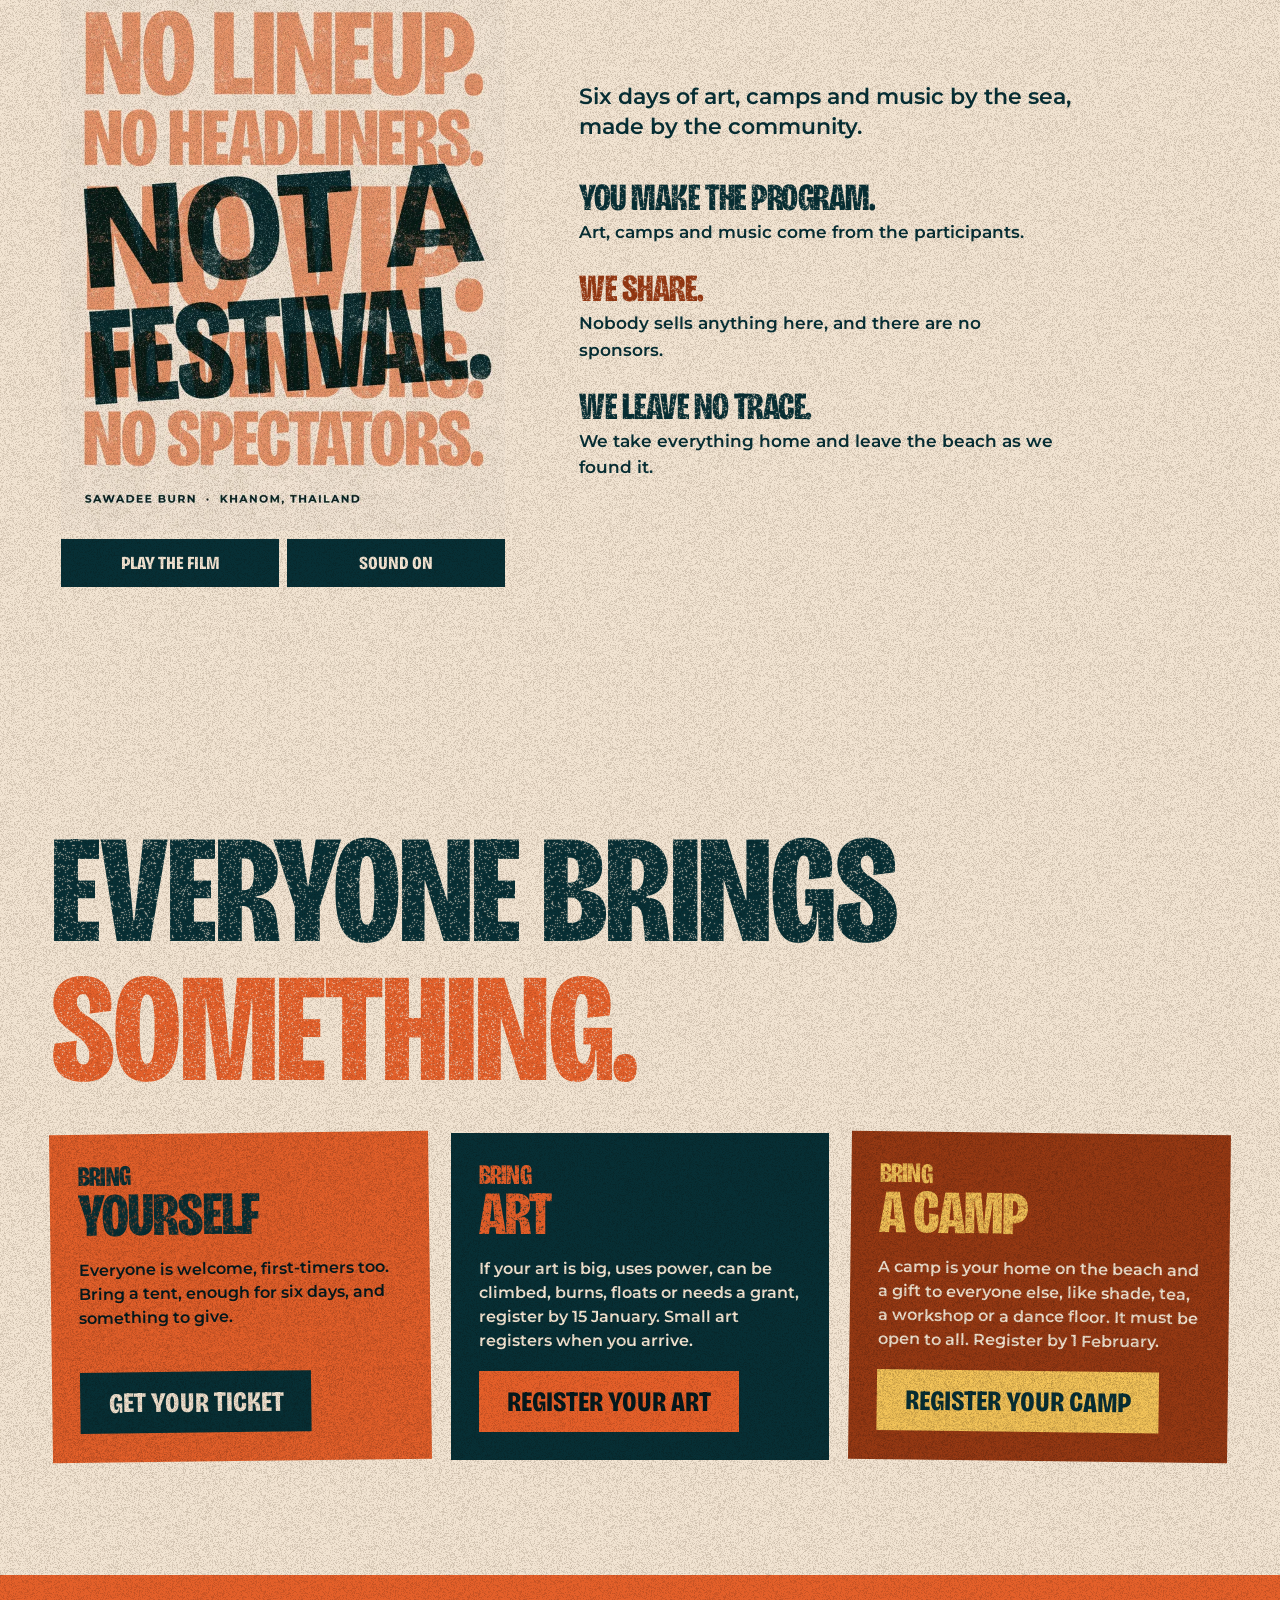
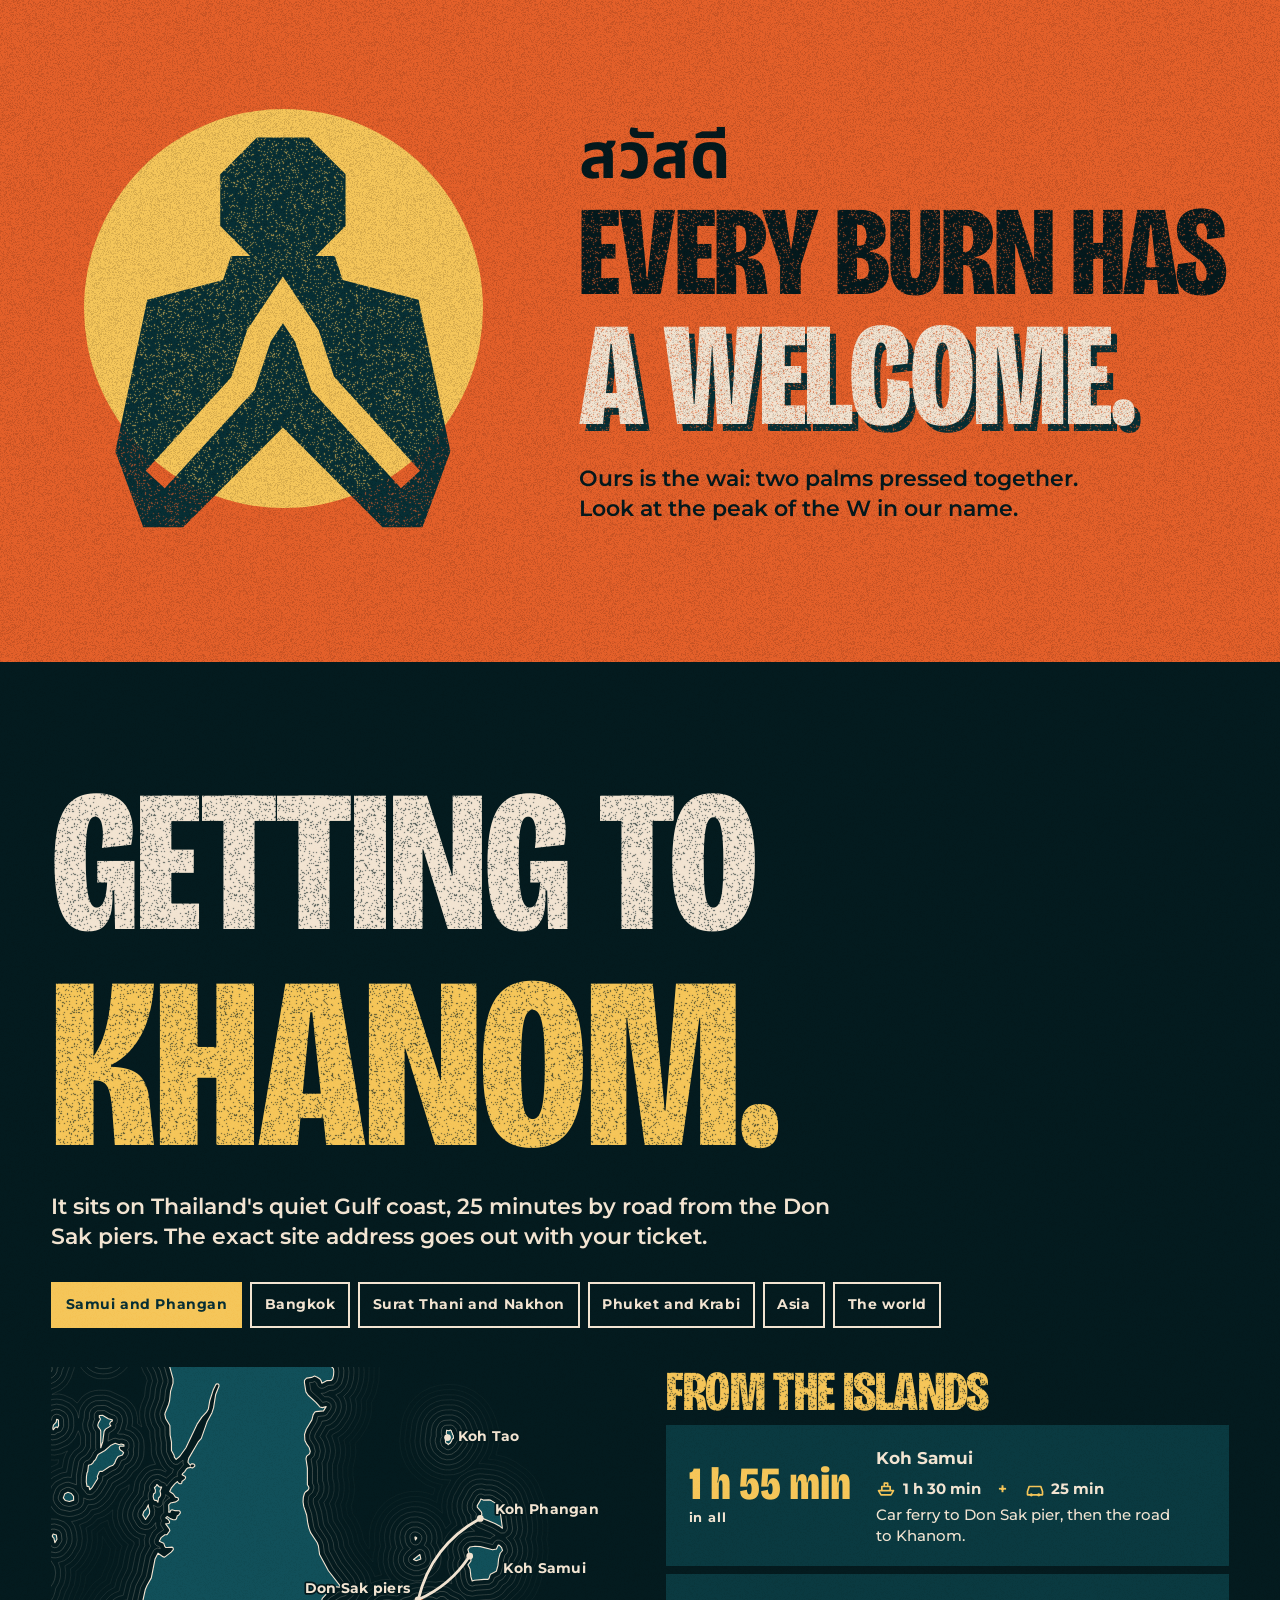
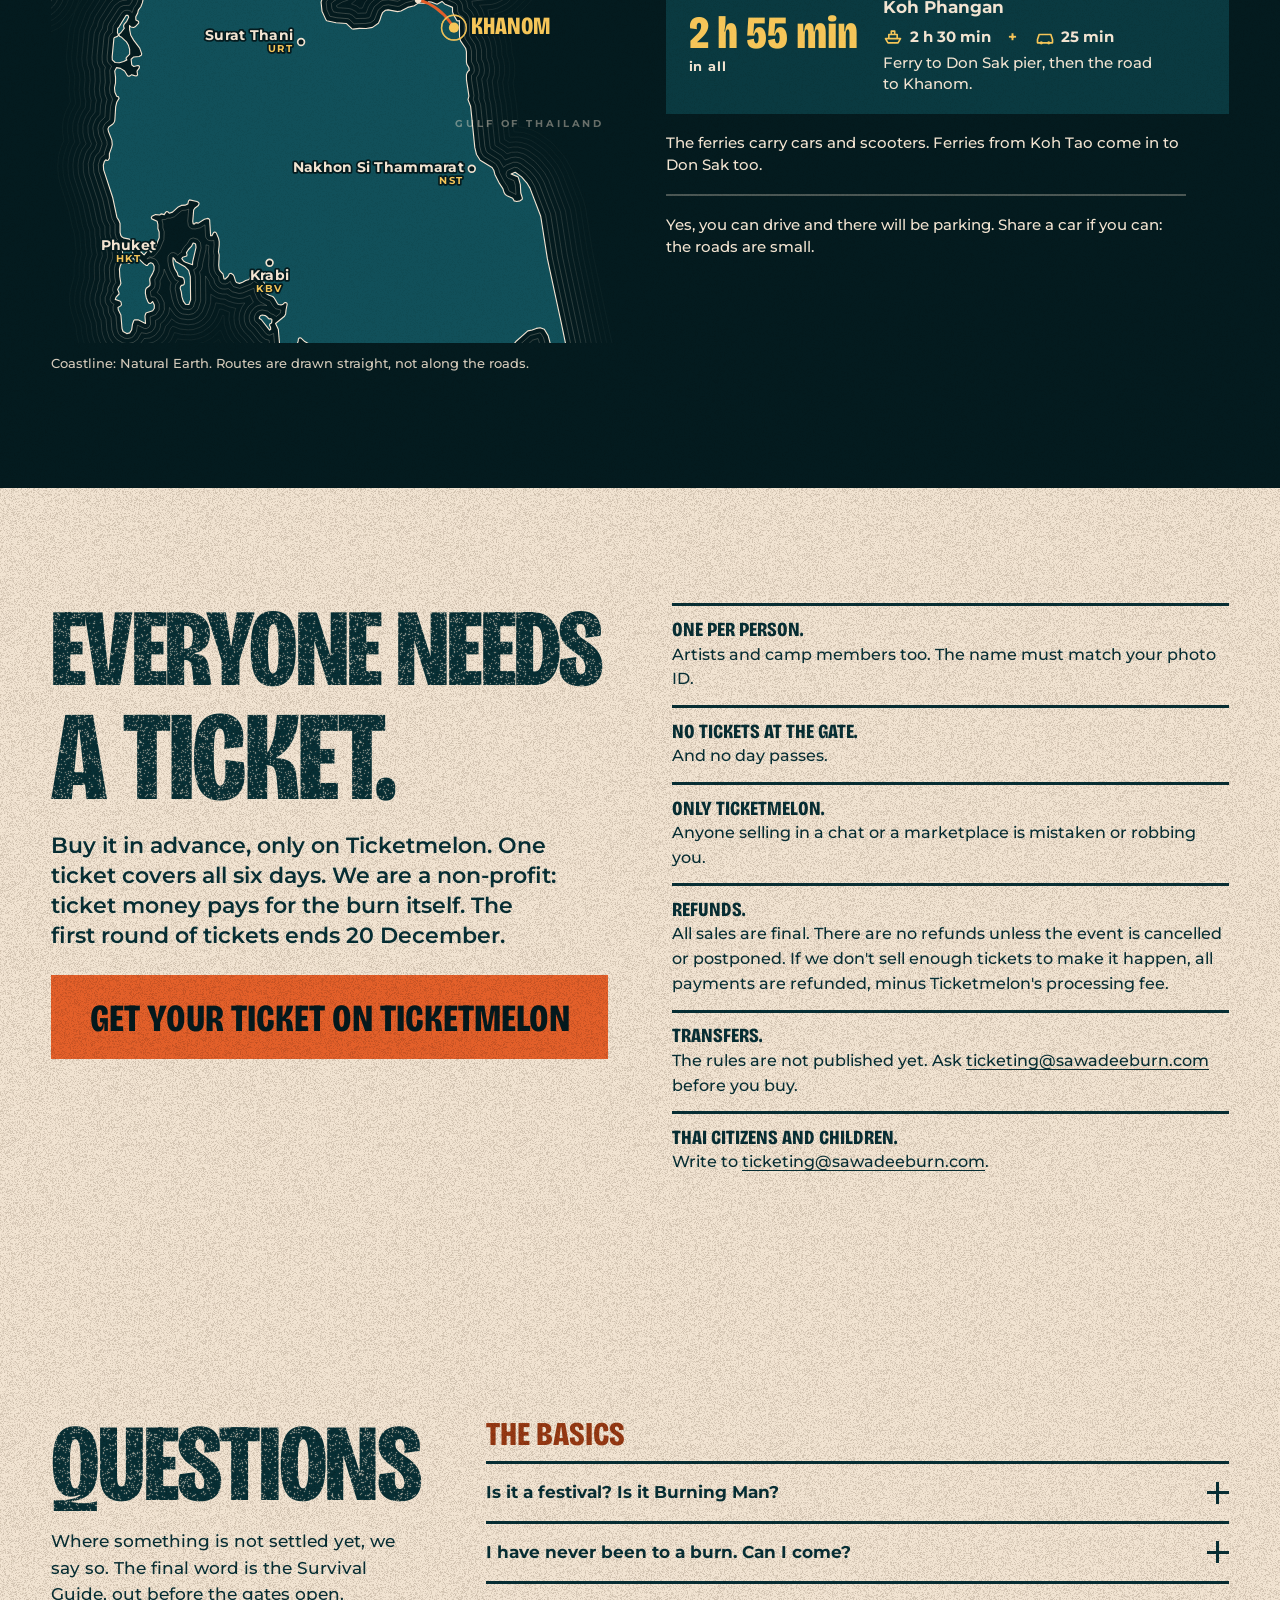
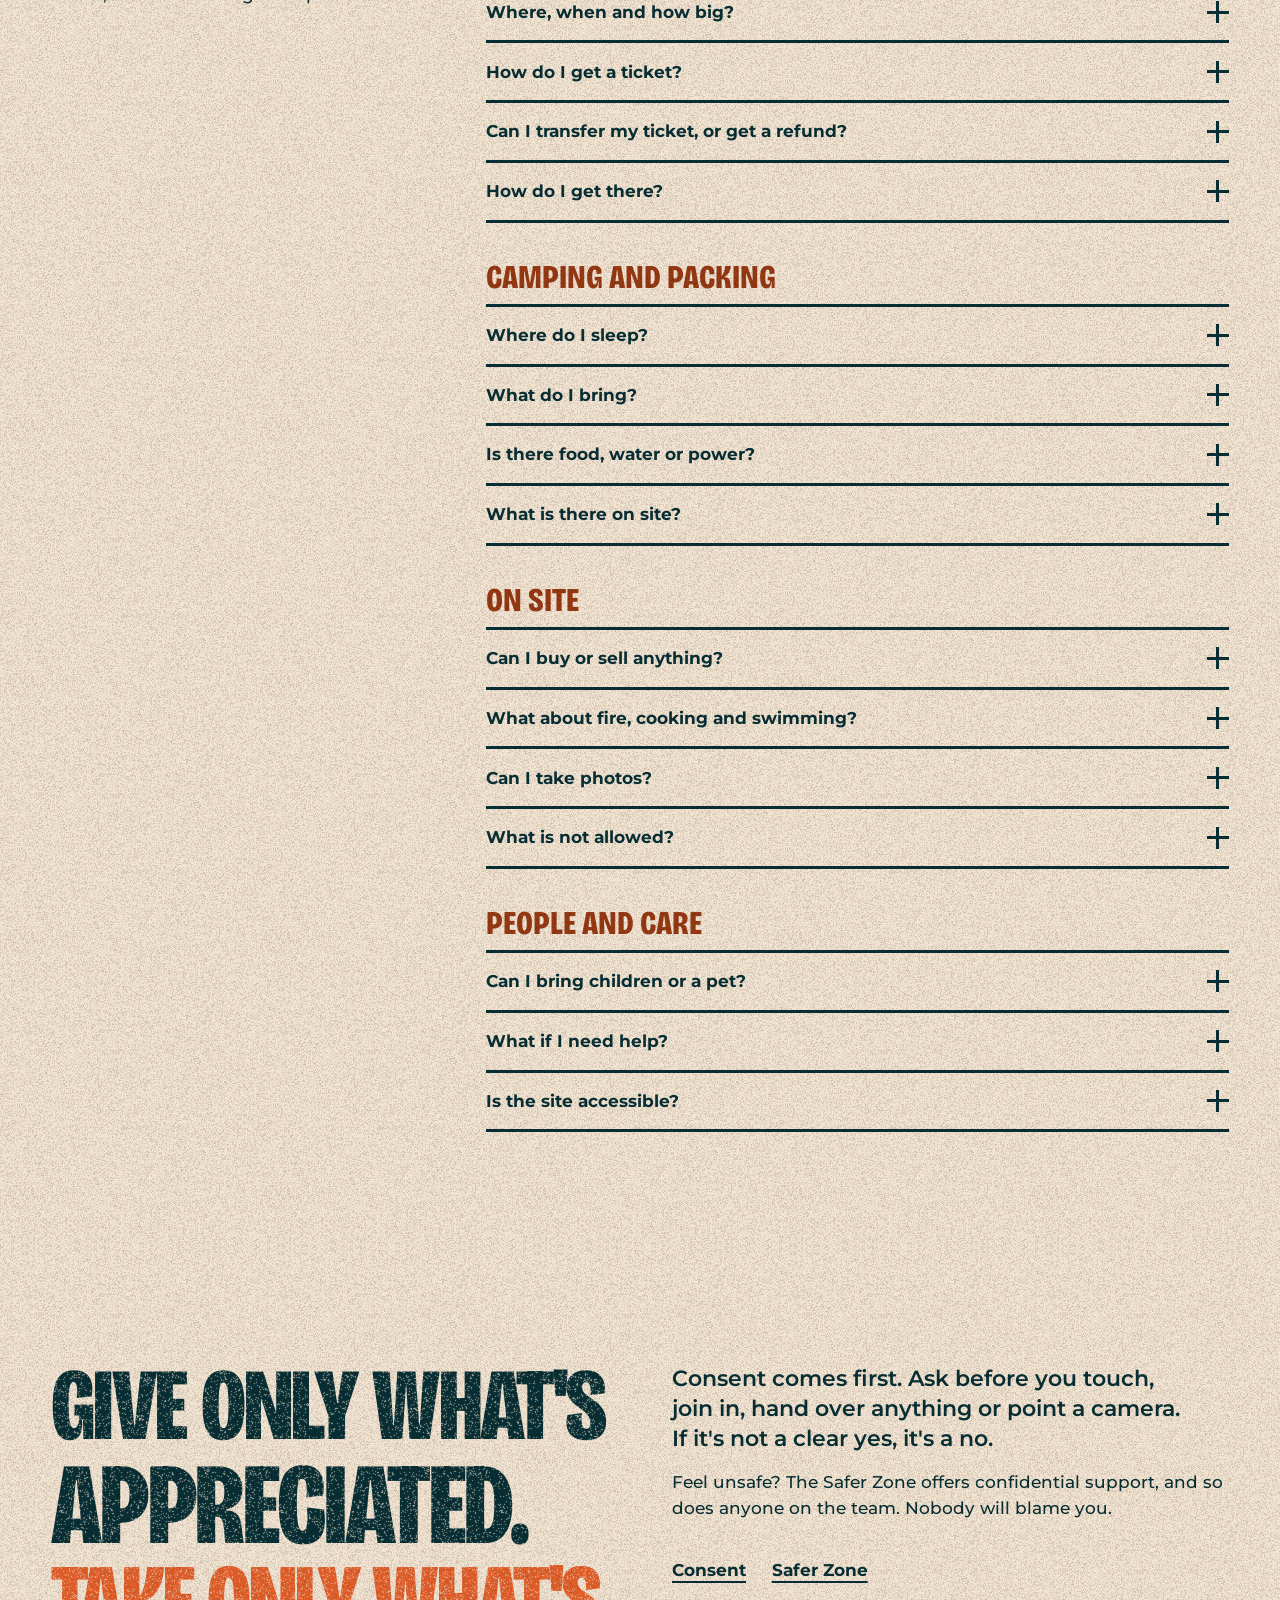
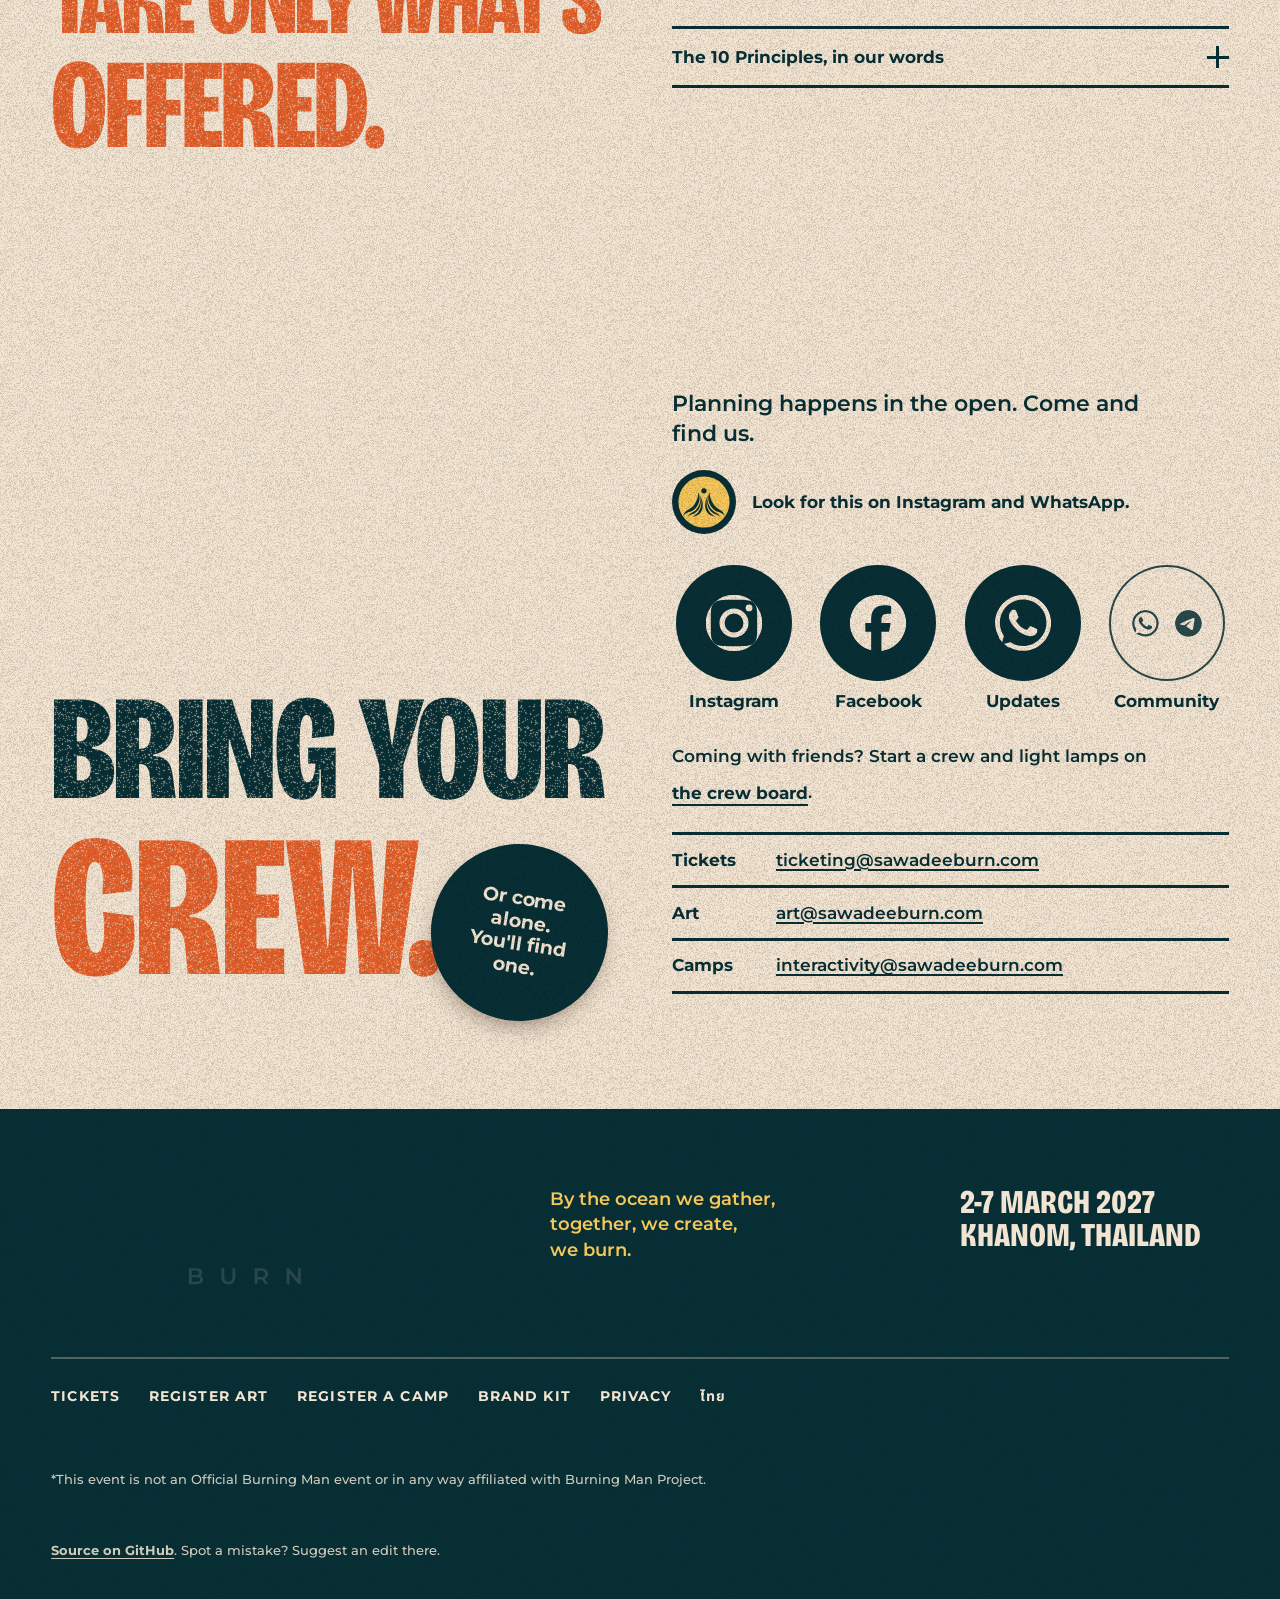
==== commit 11eb7c80: "Ticket buttons carry ?aff1=site (Ticketmelon tracking link 'Website')" ====
--- a/public/index.html
+++ b/public/index.html
@@ -21,7 +21,7 @@
 <link rel="icon" href="favicon.svg" type="image/svg+xml">
 <link rel="preload" href="assets/fonts/bricolage.woff2" as="font" type="font/woff2" crossorigin>
 <link rel="preload" href="assets/fonts/montserrat.woff2" as="font" type="font/woff2" crossorigin>
-<link rel="stylesheet" href="assets/site.css?v=1795828369">
+<link rel="stylesheet" href="assets/site.css?v=1795831158">
 <script>(function(){try{var t=localStorage.getItem('sb-theme');if(t)document.documentElement.dataset.theme=t}catch(e){}document.documentElement.classList.add('js')})()</script>
 </head>
 <body>
@@ -36,7 +36,7 @@
     <a href="#getting-there">Getting there</a>
     <a href="#faq">FAQ</a>
     <a class="th" lang="th" href="https://www.sawadeeburn.com/th/" title="Thai version on sawadeeburn.com">ไทย</a>
-    <a class="nav-cta" href="https://www.ticketmelon.com/MarkusHouse/SawadeeBurn2027" rel="noopener">Get your ticket</a>
+    <a class="nav-cta" href="https://www.ticketmelon.com/MarkusHouse/SawadeeBurn2027?aff1=site" rel="noopener">Get your ticket</a>
   </nav>
   <button class="theme" type="button" id="theme" aria-label="Switch between day and night print">
     <svg viewBox="0 0 24 24" aria-hidden="true"><circle cx="12" cy="12" r="9" fill="none" stroke="currentColor" stroke-width="2"/><path d="M12 3a9 9 0 0 0 0 18z" fill="currentColor"/></svg>
@@ -61,7 +61,7 @@
             <p class="cd" data-from="2026-11-27T00:00:00+07:00" data-to="2026-12-20T23:59:59+07:00"><span class="cd-l">First round of tickets ends 20 December</span><span class="cd-n" aria-hidden="true"></span></p>
             <p class="cd" data-to="2027-03-02T00:00:00+07:00"><span class="cd-l">Until the burn</span><span class="cd-n" aria-hidden="true"></span><span class="fuse" aria-hidden="true" hidden><svg viewBox="0 0 20 28"><path class="fl-o" d="M10 27.5C4.6 27.5 1.6 23.6 2.2 18.9 2.8 14.300 7 12.200 7.600 7.300 7.900 4.700 7.300 2.400 6.300.5 12.500 2.700 17.800 9.600 17.800 17.700 17.800 23.400 14.700 27.500 10 27.500Z"/><path class="fl-i" d="M10.4 26.500C7.500 26.500 5.900 24.300 6.400 21.700 6.900 19.300 9.100 18.100 9.600 15 12.300 16.800 14 19.400 13.900 22.200 13.800 24.800 12.500 26.500 10.400 26.500Z"/></svg></span></p>
           </div>
-          <a class="tkt-stub" href="https://www.ticketmelon.com/MarkusHouse/SawadeeBurn2027" rel="noopener">Get your ticket<svg viewBox="0 0 40 24" aria-hidden="true"><path d="M0 12h36M26 2l10 10-10 10" fill="none" stroke="currentColor" stroke-width="4"/></svg></a>
+          <a class="tkt-stub" href="https://www.ticketmelon.com/MarkusHouse/SawadeeBurn2027?aff1=site" rel="noopener">Get your ticket<svg viewBox="0 0 40 24" aria-hidden="true"><path d="M0 12h36M26 2l10 10-10 10" fill="none" stroke="currentColor" stroke-width="4"/></svg></a>
         </div>
         <p class="hero-actions">
           <a class="link" href="#burn">What is a burn?</a>
@@ -112,7 +112,7 @@
       <article class="door f-tang" id="door-you">
         <h3 class="big"><small>Bring</small> yourself</h3>
         <p>Everyone is welcome, first-timers too. Bring a tent, enough for six days, and something to give.</p>
-        <a class="btn btn-sea" href="https://www.ticketmelon.com/MarkusHouse/SawadeeBurn2027" rel="noopener">Get your ticket</a>
+        <a class="btn btn-sea" href="https://www.ticketmelon.com/MarkusHouse/SawadeeBurn2027?aff1=site" rel="noopener">Get your ticket</a>
       </article>
       <article class="door f-sea" id="door-art">
         <h3 class="big"><small>Bring</small> art</h3>
@@ -170,7 +170,7 @@
     <div class="tickets-main">
       <h2 class="big" id="h-tickets"><span class="fit">Everyone needs</span><span class="fit" data-w=".62">a ticket.</span></h2>
       <p class="lede">Buy it in advance, only on Ticketmelon. One ticket covers all six days. We are a non-profit: ticket money pays for the burn itself. The first round of tickets ends 20 December.</p>
-      <a class="btn btn-big" href="https://www.ticketmelon.com/MarkusHouse/SawadeeBurn2027" rel="noopener">Get your ticket on Ticketmelon</a>
+      <a class="btn btn-big" href="https://www.ticketmelon.com/MarkusHouse/SawadeeBurn2027?aff1=site" rel="noopener">Get your ticket on Ticketmelon</a>
     </div>
     <ul class="rules">
       <li><b>One per person.</b> Artists and camp members too. The name must match your photo ID.</li>
@@ -241,7 +241,7 @@
 </main>
 
 <div class="dock" id="dock" hidden>
-  <a class="btn" href="https://www.ticketmelon.com/MarkusHouse/SawadeeBurn2027" rel="noopener">Get your ticket</a>
+  <a class="btn" href="https://www.ticketmelon.com/MarkusHouse/SawadeeBurn2027?aff1=site" rel="noopener">Get your ticket</a>
   <ul class="social s-row"><li><a class="soc soc-instagram" href="https://www.instagram.com/sawadee.burn/" rel="noopener" aria-label="SaWadee Burn on Instagram"><svg viewBox="0 0 24 24" aria-hidden="true"><path fill="currentColor" d="M7.0301.084c-1.2768.0602-2.1487.264-2.911.5634-.7888.3075-1.4575.72-2.1228 1.3877-.6652.6677-1.075 1.3368-1.3802 2.127-.2954.7638-.4956 1.6365-.552 2.914-.0564 1.2775-.0689 1.6882-.0626 4.947.0062 3.2586.0206 3.6671.0825 4.9473.061 1.2765.264 2.1482.5635 2.9107.308.7889.72 1.4573 1.388 2.1228.6679.6655 1.3365 1.0743 2.1285 1.38.7632.295 1.6361.4961 2.9134.552 1.2773.056 1.6884.069 4.9462.0627 3.2578-.0062 3.668-.0207 4.9478-.0814 1.28-.0607 2.147-.2652 2.9098-.5633.7889-.3086 1.4578-.72 2.1228-1.3881.665-.6682 1.0745-1.3378 1.3795-2.1284.2957-.7632.4966-1.636.552-2.9124.056-1.2809.0692-1.6898.063-4.948-.0063-3.2583-.021-3.6668-.0817-4.9465-.0607-1.2797-.264-2.1487-.5633-2.9117-.3084-.7889-.72-1.4568-1.3876-2.1228C21.2982 1.33 20.628.9208 19.8378.6165 19.074.321 18.2017.1197 16.9244.0645 15.6471.0093 15.236-.005 11.977.0014 8.718.0076 8.31.0215 7.0301.0839m.1402 21.6932c-1.17-.0509-1.8053-.2453-2.2287-.408-.5606-.216-.96-.4771-1.3819-.895-.422-.4178-.6811-.8186-.9-1.378-.1644-.4234-.3624-1.058-.4171-2.228-.0595-1.2645-.072-1.6442-.079-4.848-.007-3.2037.0053-3.583.0607-4.848.05-1.169.2456-1.805.408-2.2282.216-.5613.4762-.96.895-1.3816.4188-.4217.8184-.6814 1.3783-.9003.423-.1651 1.0575-.3614 2.227-.4171 1.2655-.06 1.6447-.072 4.848-.079 3.2033-.007 3.5835.005 4.8495.0608 1.169.0508 1.8053.2445 2.228.408.5608.216.96.4754 1.3816.895.4217.4194.6816.8176.9005 1.3787.1653.4217.3617 1.056.4169 2.2263.0602 1.2655.0739 1.645.0796 4.848.0058 3.203-.0055 3.5834-.061 4.848-.051 1.17-.245 1.8055-.408 2.2294-.216.5604-.4763.96-.8954 1.3814-.419.4215-.8181.6811-1.3783.9-.4224.1649-1.0577.3617-2.2262.4174-1.2656.0595-1.6448.072-4.8493.079-3.2045.007-3.5825-.006-4.848-.0608M16.953 5.5864A1.44 1.44 0 1 0 18.39 4.144a1.44 1.44 0 0 0-1.437 1.4424M5.8385 12.012c.0067 3.4032 2.7706 6.1557 6.173 6.1493 3.4026-.0065 6.157-2.7701 6.1506-6.1733-.0065-3.4032-2.771-6.1565-6.174-6.1498-3.403.0067-6.156 2.771-6.1496 6.1738M8 12.0077a4 4 0 1 1 4.008 3.9921A3.9996 3.9996 0 0 1 8 12.0077"/></svg><span>Instagram</span></a></li><li><a class="soc soc-facebook" href="https://www.facebook.com/share/g/19vpA2Yy2N/" rel="noopener" aria-label="The SaWadee Burn Facebook group"><svg viewBox="0 0 24 24" aria-hidden="true"><path fill="currentColor" d="M9.101 23.691v-7.98H6.627v-3.667h2.474v-1.58c0-4.085 1.848-5.978 5.858-5.978.401 0 .955.042 1.468.103a8.68 8.68 0 0 1 1.141.195v3.325a8.623 8.623 0 0 0-.653-.036 26.805 26.805 0 0 0-.733-.009c-.707 0-1.259.096-1.675.309a1.686 1.686 0 0 0-.679.622c-.258.42-.374.995-.374 1.752v1.297h3.919l-.386 2.103-.287 1.564h-3.246v8.245C19.396 23.238 24 18.179 24 12.044c0-6.627-5.373-12-12-12s-12 5.373-12 12c0 5.628 3.874 10.35 9.101 11.647Z"/></svg><span>Facebook</span></a></li><li><a class="soc soc-whatsapp" href="https://chat.whatsapp.com/DsnkBWqcZJBJFKlb3BZ7hG" rel="noopener" aria-label="WhatsApp updates group"><svg viewBox="0 0 24 24" aria-hidden="true"><path fill="currentColor" d="M17.472 14.382c-.297-.149-1.758-.867-2.03-.967-.273-.099-.471-.148-.67.15-.197.297-.767.966-.94 1.164-.173.199-.347.223-.644.075-.297-.15-1.255-.463-2.39-1.475-.883-.788-1.48-1.761-1.653-2.059-.173-.297-.018-.458.13-.606.134-.133.298-.347.446-.52.149-.174.198-.298.298-.497.099-.198.05-.371-.025-.52-.075-.149-.669-1.612-.916-2.207-.242-.579-.487-.5-.669-.51-.173-.008-.371-.01-.57-.01-.198 0-.52.074-.792.372-.272.297-1.04 1.016-1.04 2.479 0 1.462 1.065 2.875 1.213 3.074.149.198 2.096 3.2 5.077 4.487.709.306 1.262.489 1.694.625.712.227 1.36.195 1.871.118.571-.085 1.758-.719 2.006-1.413.248-.694.248-1.289.173-1.413-.074-.124-.272-.198-.57-.347m-5.421 7.403h-.004a9.87 9.87 0 01-5.031-1.378l-.361-.214-3.741.982.998-3.648-.235-.374a9.86 9.86 0 01-1.51-5.26c.001-5.45 4.436-9.884 9.888-9.884 2.64 0 5.122 1.03 6.988 2.898a9.825 9.825 0 012.893 6.994c-.003 5.45-4.437 9.884-9.885 9.884m8.413-18.297A11.815 11.815 0 0012.05 0C5.495 0 .16 5.335.157 11.892c0 2.096.547 4.142 1.588 5.945L.057 24l6.305-1.654a11.882 11.882 0 005.683 1.448h.005c6.554 0 11.89-5.335 11.893-11.893a11.821 11.821 0 00-3.48-8.413Z"/></svg><span>Updates</span></a></li></ul>
 </div>
 
@@ -251,7 +251,7 @@
     <p class="foot-line">By the ocean we gather, together, we create, we burn.</p>
     <p class="foot-date">2-7 March 2027<br>Khanom, Thailand</p>
     <nav class="foot-nav" aria-label="Footer">
-      <a href="https://www.ticketmelon.com/MarkusHouse/SawadeeBurn2027" rel="noopener">Tickets</a>
+      <a href="https://www.ticketmelon.com/MarkusHouse/SawadeeBurn2027?aff1=site" rel="noopener">Tickets</a>
       <a href="https://www.sawadeeburn.com/art" rel="noopener">Register art</a>
       <a href="https://www.sawadeeburn.com/camps" rel="noopener">Register a camp</a>
       <a href="brand/">Brand kit</a>
@@ -265,6 +265,6 @@
 
 <script src="assets/motion/assets.js" defer></script>
 <script src="assets/motion/sawadee-motion.js" defer></script>
-<script src="assets/site.js?v=1795828369" defer></script>
+<script src="assets/site.js?v=1795831158" defer></script>
 </body>
 </html>
